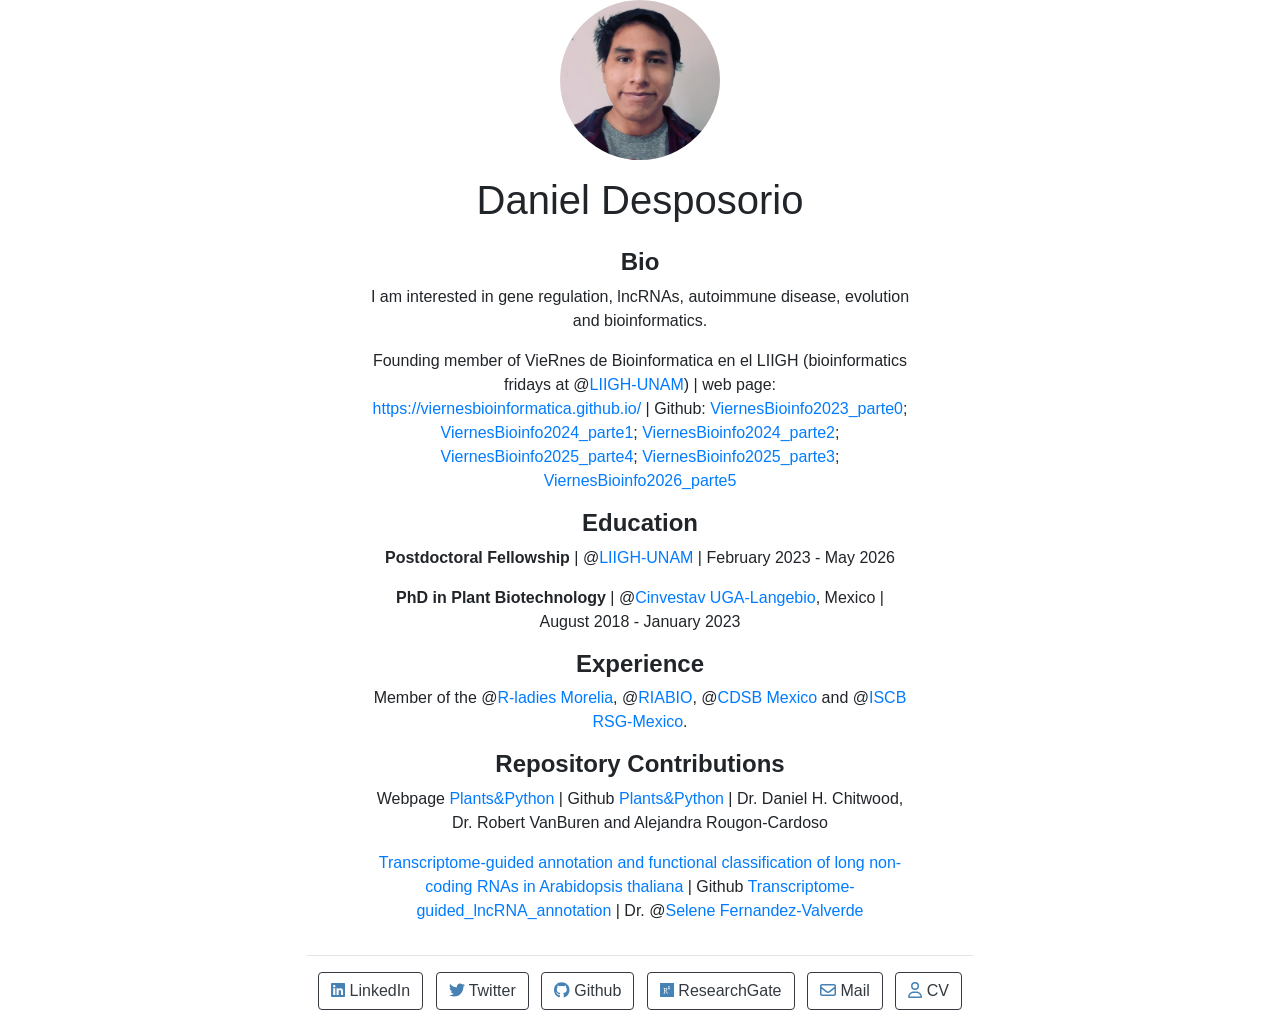
==== index.html @ 0abcfda7 "Modificaciones de datos" ====
<!doctype html>
<html lang="en">
  <head>
    <!-- Required meta tags -->
    <meta charset="utf-8">
    <meta name="viewport" content="width=device-width, initial-scale=1, shrink-to-fit=no">

    <!-- Bootstrap CSS -->
    <style type="text/css">:root{--blue:#007bff;--indigo:#6610f2;--purple:#6f42c1;--pink:#e83e8c;--red:#dc3545;--orange:#fd7e14;--yellow:#ffc107;--green:#28a745;--teal:#20c997;--cyan:#17a2b8;--white:#fff;--gray:#6c757d;--gray-dark:#343a40;--primary:#007bff;--secondary:#6c757d;--success:#28a745;--info:#17a2b8;--warning:#ffc107;--danger:#dc3545;--light:#f8f9fa;--dark:#343a40;--breakpoint-xs:0;--breakpoint-sm:576px;--breakpoint-md:768px;--breakpoint-lg:992px;--breakpoint-xl:1200px;--font-family-sans-serif:-apple-system,BlinkMacSystemFont,"Segoe UI",Roboto,"Helvetica Neue",Arial,"Noto Sans",sans-serif,"Apple Color Emoji","Segoe UI Emoji","Segoe UI Symbol","Noto Color Emoji";--font-family-monospace:SFMono-Regular,Menlo,Monaco,Consolas,"Liberation Mono","Courier New",monospace}*,::after,::before{box-sizing:border-box}html{font-family:sans-serif;line-height:1.15;-webkit-text-size-adjust:100%;-webkit-tap-highlight-color:transparent}article,aside,figcaption,figure,footer,header,hgroup,main,nav,section{display:block}body{margin:0;font-family:-apple-system,BlinkMacSystemFont,"Segoe UI",Roboto,"Helvetica Neue",Arial,"Noto Sans",sans-serif,"Apple Color Emoji","Segoe UI Emoji","Segoe UI Symbol","Noto Color Emoji";font-size:1rem;font-weight:400;line-height:1.5;color:#212529;text-align:left;background-color:#fff}[tabindex="-1"]:focus:not(:focus-visible){outline:0!important}hr{box-sizing:content-box;height:0;overflow:visible}h1,h2,h3,h4,h5,h6{margin-top:0;margin-bottom:.5rem}p{margin-top:0;margin-bottom:1rem}abbr[data-original-title],abbr[title]{text-decoration:underline;-webkit-text-decoration:underline dotted;text-decoration:underline dotted;cursor:help;border-bottom:0;-webkit-text-decoration-skip-ink:none;text-decoration-skip-ink:none}address{margin-bottom:1rem;font-style:normal;line-height:inherit}dl,ol,ul{margin-top:0;margin-bottom:1rem}ol ol,ol ul,ul ol,ul ul{margin-bottom:0}dt{font-weight:700}dd{margin-bottom:.5rem;margin-left:0}blockquote{margin:0 0 1rem}b,strong{font-weight:bolder}small{font-size:80%}sub,sup{position:relative;font-size:75%;line-height:0;vertical-align:baseline}sub{bottom:-.25em}sup{top:-.5em}a{color:#007bff;text-decoration:none;background-color:transparent}a:hover{color:#0056b3;text-decoration:underline}a:not([href]){color:inherit;text-decoration:none}a:not([href]):hover{color:inherit;text-decoration:none}code,kbd,pre,samp{font-family:SFMono-Regular,Menlo,Monaco,Consolas,"Liberation Mono","Courier New",monospace;font-size:1em}pre{margin-top:0;margin-bottom:1rem;overflow:auto;-ms-overflow-style:scrollbar}figure{margin:0 0 1rem}img{vertical-align:middle;border-style:none}svg{overflow:hidden;vertical-align:middle}table{border-collapse:collapse}caption{padding-top:.75rem;padding-bottom:.75rem;color:#6c757d;text-align:left;caption-side:bottom}th{text-align:inherit}label{display:inline-block;margin-bottom:.5rem}button{border-radius:0}button:focus{outline:1px dotted;outline:5px auto -webkit-focus-ring-color}button,input,optgroup,select,textarea{margin:0;font-family:inherit;font-size:inherit;line-height:inherit}button,input{overflow:visible}button,select{text-transform:none}[role=button]{cursor:pointer}select{word-wrap:normal}[type=button],[type=reset],[type=submit],button{-webkit-appearance:button}[type=button]:not(:disabled),[type=reset]:not(:disabled),[type=submit]:not(:disabled),button:not(:disabled){cursor:pointer}[type=button]::-moz-focus-inner,[type=reset]::-moz-focus-inner,[type=submit]::-moz-focus-inner,button::-moz-focus-inner{padding:0;border-style:none}input[type=checkbox],input[type=radio]{box-sizing:border-box;padding:0}textarea{overflow:auto;resize:vertical}fieldset{min-width:0;padding:0;margin:0;border:0}legend{display:block;width:100%;max-width:100%;padding:0;margin-bottom:.5rem;font-size:1.5rem;line-height:inherit;color:inherit;white-space:normal}progress{vertical-align:baseline}[type=number]::-webkit-inner-spin-button,[type=number]::-webkit-outer-spin-button{height:auto}[type=search]{outline-offset:-2px;-webkit-appearance:none}[type=search]::-webkit-search-decoration{-webkit-appearance:none}::-webkit-file-upload-button{font:inherit;-webkit-appearance:button}output{display:inline-block}summary{display:list-item;cursor:pointer}template{display:none}[hidden]{display:none!important}.h1,.h2,.h3,.h4,.h5,.h6,h1,h2,h3,h4,h5,h6{margin-bottom:.5rem;font-weight:500;line-height:1.2}.h1,h1{font-size:2.5rem}.h2,h2{font-size:2rem}.h3,h3{font-size:1.75rem}.h4,h4{font-size:1.5rem}.h5,h5{font-size:1.25rem}.h6,h6{font-size:1rem}.lead{font-size:1.25rem;font-weight:300}.display-1{font-size:6rem;font-weight:300;line-height:1.2}.display-2{font-size:5.5rem;font-weight:300;line-height:1.2}.display-3{font-size:4.5rem;font-weight:300;line-height:1.2}.display-4{font-size:3.5rem;font-weight:300;line-height:1.2}hr{margin-top:1rem;margin-bottom:1rem;border:0;border-top:1px solid rgba(0,0,0,.1)}.small,small{font-size:80%;font-weight:400}.mark,mark{padding:.2em;background-color:#fcf8e3}.list-unstyled{padding-left:0;list-style:none}.list-inline{padding-left:0;list-style:none}.list-inline-item{display:inline-block}.list-inline-item:not(:last-child){margin-right:.5rem}.initialism{font-size:90%;text-transform:uppercase}.blockquote{margin-bottom:1rem;font-size:1.25rem}.blockquote-footer{display:block;font-size:80%;color:#6c757d}.blockquote-footer::before{content:"\2014\00A0"}.img-fluid{max-width:100%;height:auto}.img-thumbnail{padding:.25rem;background-color:#fff;border:1px solid #dee2e6;border-radius:.25rem;max-width:100%;height:auto}.figure{display:inline-block}.figure-img{margin-bottom:.5rem;line-height:1}.figure-caption{font-size:90%;color:#6c757d}code{font-size:87.5%;color:#e83e8c;word-wrap:break-word}a>code{color:inherit}kbd{padding:.2rem .4rem;font-size:87.5%;color:#fff;background-color:#212529;border-radius:.2rem}kbd kbd{padding:0;font-size:100%;font-weight:700}pre{display:block;font-size:87.5%;color:#212529}pre code{font-size:inherit;color:inherit;word-break:normal}.pre-scrollable{max-height:340px;overflow-y:scroll}.container{width:100%;padding-right:15px;padding-left:15px;margin-right:auto;margin-left:auto}@media (min-width:576px){.container{max-width:540px}}@media (min-width:768px){.container{max-width:720px}}@media (min-width:992px){.container{max-width:960px}}@media (min-width:1200px){.container{max-width:1140px}}.container-fluid,.container-lg,.container-md,.container-sm,.container-xl{width:100%;padding-right:15px;padding-left:15px;margin-right:auto;margin-left:auto}@media (min-width:576px){.container,.container-sm{max-width:540px}}@media (min-width:768px){.container,.container-md,.container-sm{max-width:720px}}@media (min-width:992px){.container,.container-lg,.container-md,.container-sm{max-width:960px}}@media (min-width:1200px){.container,.container-lg,.container-md,.container-sm,.container-xl{max-width:1140px}}.row{display:-ms-flexbox;display:flex;-ms-flex-wrap:wrap;flex-wrap:wrap;margin-right:-15px;margin-left:-15px}.no-gutters{margin-right:0;margin-left:0}.no-gutters>.col,.no-gutters>[class*=col-]{padding-right:0;padding-left:0}.col,.col-1,.col-10,.col-11,.col-12,.col-2,.col-3,.col-4,.col-5,.col-6,.col-7,.col-8,.col-9,.col-auto,.col-lg,.col-lg-1,.col-lg-10,.col-lg-11,.col-lg-12,.col-lg-2,.col-lg-3,.col-lg-4,.col-lg-5,.col-lg-6,.col-lg-7,.col-lg-8,.col-lg-9,.col-lg-auto,.col-md,.col-md-1,.col-md-10,.col-md-11,.col-md-12,.col-md-2,.col-md-3,.col-md-4,.col-md-5,.col-md-6,.col-md-7,.col-md-8,.col-md-9,.col-md-auto,.col-sm,.col-sm-1,.col-sm-10,.col-sm-11,.col-sm-12,.col-sm-2,.col-sm-3,.col-sm-4,.col-sm-5,.col-sm-6,.col-sm-7,.col-sm-8,.col-sm-9,.col-sm-auto,.col-xl,.col-xl-1,.col-xl-10,.col-xl-11,.col-xl-12,.col-xl-2,.col-xl-3,.col-xl-4,.col-xl-5,.col-xl-6,.col-xl-7,.col-xl-8,.col-xl-9,.col-xl-auto{position:relative;width:100%;padding-right:15px;padding-left:15px}.col{-ms-flex-preferred-size:0;flex-basis:0;-ms-flex-positive:1;flex-grow:1;min-width:0;max-width:100%}.row-cols-1>*{-ms-flex:0 0 100%;flex:0 0 100%;max-width:100%}.row-cols-2>*{-ms-flex:0 0 50%;flex:0 0 50%;max-width:50%}.row-cols-3>*{-ms-flex:0 0 33.333333%;flex:0 0 33.333333%;max-width:33.333333%}.row-cols-4>*{-ms-flex:0 0 25%;flex:0 0 25%;max-width:25%}.row-cols-5>*{-ms-flex:0 0 20%;flex:0 0 20%;max-width:20%}.row-cols-6>*{-ms-flex:0 0 16.666667%;flex:0 0 16.666667%;max-width:16.666667%}.col-auto{-ms-flex:0 0 auto;flex:0 0 auto;width:auto;max-width:100%}.col-1{-ms-flex:0 0 8.333333%;flex:0 0 8.333333%;max-width:8.333333%}.col-2{-ms-flex:0 0 16.666667%;flex:0 0 16.666667%;max-width:16.666667%}.col-3{-ms-flex:0 0 25%;flex:0 0 25%;max-width:25%}.col-4{-ms-flex:0 0 33.333333%;flex:0 0 33.333333%;max-width:33.333333%}.col-5{-ms-flex:0 0 41.666667%;flex:0 0 41.666667%;max-width:41.666667%}.col-6{-ms-flex:0 0 50%;flex:0 0 50%;max-width:50%}.col-7{-ms-flex:0 0 58.333333%;flex:0 0 58.333333%;max-width:58.333333%}.col-8{-ms-flex:0 0 66.666667%;flex:0 0 66.666667%;max-width:66.666667%}.col-9{-ms-flex:0 0 75%;flex:0 0 75%;max-width:75%}.col-10{-ms-flex:0 0 83.333333%;flex:0 0 83.333333%;max-width:83.333333%}.col-11{-ms-flex:0 0 91.666667%;flex:0 0 91.666667%;max-width:91.666667%}.col-12{-ms-flex:0 0 100%;flex:0 0 100%;max-width:100%}.order-first{-ms-flex-order:-1;order:-1}.order-last{-ms-flex-order:13;order:13}.order-0{-ms-flex-order:0;order:0}.order-1{-ms-flex-order:1;order:1}.order-2{-ms-flex-order:2;order:2}.order-3{-ms-flex-order:3;order:3}.order-4{-ms-flex-order:4;order:4}.order-5{-ms-flex-order:5;order:5}.order-6{-ms-flex-order:6;order:6}.order-7{-ms-flex-order:7;order:7}.order-8{-ms-flex-order:8;order:8}.order-9{-ms-flex-order:9;order:9}.order-10{-ms-flex-order:10;order:10}.order-11{-ms-flex-order:11;order:11}.order-12{-ms-flex-order:12;order:12}.offset-1{margin-left:8.333333%}.offset-2{margin-left:16.666667%}.offset-3{margin-left:25%}.offset-4{margin-left:33.333333%}.offset-5{margin-left:41.666667%}.offset-6{margin-left:50%}.offset-7{margin-left:58.333333%}.offset-8{margin-left:66.666667%}.offset-9{margin-left:75%}.offset-10{margin-left:83.333333%}.offset-11{margin-left:91.666667%}@media (min-width:576px){.col-sm{-ms-flex-preferred-size:0;flex-basis:0;-ms-flex-positive:1;flex-grow:1;min-width:0;max-width:100%}.row-cols-sm-1>*{-ms-flex:0 0 100%;flex:0 0 100%;max-width:100%}.row-cols-sm-2>*{-ms-flex:0 0 50%;flex:0 0 50%;max-width:50%}.row-cols-sm-3>*{-ms-flex:0 0 33.333333%;flex:0 0 33.333333%;max-width:33.333333%}.row-cols-sm-4>*{-ms-flex:0 0 25%;flex:0 0 25%;max-width:25%}.row-cols-sm-5>*{-ms-flex:0 0 20%;flex:0 0 20%;max-width:20%}.row-cols-sm-6>*{-ms-flex:0 0 16.666667%;flex:0 0 16.666667%;max-width:16.666667%}.col-sm-auto{-ms-flex:0 0 auto;flex:0 0 auto;width:auto;max-width:100%}.col-sm-1{-ms-flex:0 0 8.333333%;flex:0 0 8.333333%;max-width:8.333333%}.col-sm-2{-ms-flex:0 0 16.666667%;flex:0 0 16.666667%;max-width:16.666667%}.col-sm-3{-ms-flex:0 0 25%;flex:0 0 25%;max-width:25%}.col-sm-4{-ms-flex:0 0 33.333333%;flex:0 0 33.333333%;max-width:33.333333%}.col-sm-5{-ms-flex:0 0 41.666667%;flex:0 0 41.666667%;max-width:41.666667%}.col-sm-6{-ms-flex:0 0 50%;flex:0 0 50%;max-width:50%}.col-sm-7{-ms-flex:0 0 58.333333%;flex:0 0 58.333333%;max-width:58.333333%}.col-sm-8{-ms-flex:0 0 66.666667%;flex:0 0 66.666667%;max-width:66.666667%}.col-sm-9{-ms-flex:0 0 75%;flex:0 0 75%;max-width:75%}.col-sm-10{-ms-flex:0 0 83.333333%;flex:0 0 83.333333%;max-width:83.333333%}.col-sm-11{-ms-flex:0 0 91.666667%;flex:0 0 91.666667%;max-width:91.666667%}.col-sm-12{-ms-flex:0 0 100%;flex:0 0 100%;max-width:100%}.order-sm-first{-ms-flex-order:-1;order:-1}.order-sm-last{-ms-flex-order:13;order:13}.order-sm-0{-ms-flex-order:0;order:0}.order-sm-1{-ms-flex-order:1;order:1}.order-sm-2{-ms-flex-order:2;order:2}.order-sm-3{-ms-flex-order:3;order:3}.order-sm-4{-ms-flex-order:4;order:4}.order-sm-5{-ms-flex-order:5;order:5}.order-sm-6{-ms-flex-order:6;order:6}.order-sm-7{-ms-flex-order:7;order:7}.order-sm-8{-ms-flex-order:8;order:8}.order-sm-9{-ms-flex-order:9;order:9}.order-sm-10{-ms-flex-order:10;order:10}.order-sm-11{-ms-flex-order:11;order:11}.order-sm-12{-ms-flex-order:12;order:12}.offset-sm-0{margin-left:0}.offset-sm-1{margin-left:8.333333%}.offset-sm-2{margin-left:16.666667%}.offset-sm-3{margin-left:25%}.offset-sm-4{margin-left:33.333333%}.offset-sm-5{margin-left:41.666667%}.offset-sm-6{margin-left:50%}.offset-sm-7{margin-left:58.333333%}.offset-sm-8{margin-left:66.666667%}.offset-sm-9{margin-left:75%}.offset-sm-10{margin-left:83.333333%}.offset-sm-11{margin-left:91.666667%}}@media (min-width:768px){.col-md{-ms-flex-preferred-size:0;flex-basis:0;-ms-flex-positive:1;flex-grow:1;min-width:0;max-width:100%}.row-cols-md-1>*{-ms-flex:0 0 100%;flex:0 0 100%;max-width:100%}.row-cols-md-2>*{-ms-flex:0 0 50%;flex:0 0 50%;max-width:50%}.row-cols-md-3>*{-ms-flex:0 0 33.333333%;flex:0 0 33.333333%;max-width:33.333333%}.row-cols-md-4>*{-ms-flex:0 0 25%;flex:0 0 25%;max-width:25%}.row-cols-md-5>*{-ms-flex:0 0 20%;flex:0 0 20%;max-width:20%}.row-cols-md-6>*{-ms-flex:0 0 16.666667%;flex:0 0 16.666667%;max-width:16.666667%}.col-md-auto{-ms-flex:0 0 auto;flex:0 0 auto;width:auto;max-width:100%}.col-md-1{-ms-flex:0 0 8.333333%;flex:0 0 8.333333%;max-width:8.333333%}.col-md-2{-ms-flex:0 0 16.666667%;flex:0 0 16.666667%;max-width:16.666667%}.col-md-3{-ms-flex:0 0 25%;flex:0 0 25%;max-width:25%}.col-md-4{-ms-flex:0 0 33.333333%;flex:0 0 33.333333%;max-width:33.333333%}.col-md-5{-ms-flex:0 0 41.666667%;flex:0 0 41.666667%;max-width:41.666667%}.col-md-6{-ms-flex:0 0 50%;flex:0 0 50%;max-width:50%}.col-md-7{-ms-flex:0 0 58.333333%;flex:0 0 58.333333%;max-width:58.333333%}.col-md-8{-ms-flex:0 0 66.666667%;flex:0 0 66.666667%;max-width:66.666667%}.col-md-9{-ms-flex:0 0 75%;flex:0 0 75%;max-width:75%}.col-md-10{-ms-flex:0 0 83.333333%;flex:0 0 83.333333%;max-width:83.333333%}.col-md-11{-ms-flex:0 0 91.666667%;flex:0 0 91.666667%;max-width:91.666667%}.col-md-12{-ms-flex:0 0 100%;flex:0 0 100%;max-width:100%}.order-md-first{-ms-flex-order:-1;order:-1}.order-md-last{-ms-flex-order:13;order:13}.order-md-0{-ms-flex-order:0;order:0}.order-md-1{-ms-flex-order:1;order:1}.order-md-2{-ms-flex-order:2;order:2}.order-md-3{-ms-flex-order:3;order:3}.order-md-4{-ms-flex-order:4;order:4}.order-md-5{-ms-flex-order:5;order:5}.order-md-6{-ms-flex-order:6;order:6}.order-md-7{-ms-flex-order:7;order:7}.order-md-8{-ms-flex-order:8;order:8}.order-md-9{-ms-flex-order:9;order:9}.order-md-10{-ms-flex-order:10;order:10}.order-md-11{-ms-flex-order:11;order:11}.order-md-12{-ms-flex-order:12;order:12}.offset-md-0{margin-left:0}.offset-md-1{margin-left:8.333333%}.offset-md-2{margin-left:16.666667%}.offset-md-3{margin-left:25%}.offset-md-4{margin-left:33.333333%}.offset-md-5{margin-left:41.666667%}.offset-md-6{margin-left:50%}.offset-md-7{margin-left:58.333333%}.offset-md-8{margin-left:66.666667%}.offset-md-9{margin-left:75%}.offset-md-10{margin-left:83.333333%}.offset-md-11{margin-left:91.666667%}}@media (min-width:992px){.col-lg{-ms-flex-preferred-size:0;flex-basis:0;-ms-flex-positive:1;flex-grow:1;min-width:0;max-width:100%}.row-cols-lg-1>*{-ms-flex:0 0 100%;flex:0 0 100%;max-width:100%}.row-cols-lg-2>*{-ms-flex:0 0 50%;flex:0 0 50%;max-width:50%}.row-cols-lg-3>*{-ms-flex:0 0 33.333333%;flex:0 0 33.333333%;max-width:33.333333%}.row-cols-lg-4>*{-ms-flex:0 0 25%;flex:0 0 25%;max-width:25%}.row-cols-lg-5>*{-ms-flex:0 0 20%;flex:0 0 20%;max-width:20%}.row-cols-lg-6>*{-ms-flex:0 0 16.666667%;flex:0 0 16.666667%;max-width:16.666667%}.col-lg-auto{-ms-flex:0 0 auto;flex:0 0 auto;width:auto;max-width:100%}.col-lg-1{-ms-flex:0 0 8.333333%;flex:0 0 8.333333%;max-width:8.333333%}.col-lg-2{-ms-flex:0 0 16.666667%;flex:0 0 16.666667%;max-width:16.666667%}.col-lg-3{-ms-flex:0 0 25%;flex:0 0 25%;max-width:25%}.col-lg-4{-ms-flex:0 0 33.333333%;flex:0 0 33.333333%;max-width:33.333333%}.col-lg-5{-ms-flex:0 0 41.666667%;flex:0 0 41.666667%;max-width:41.666667%}.col-lg-6{-ms-flex:0 0 50%;flex:0 0 50%;max-width:50%}.col-lg-7{-ms-flex:0 0 58.333333%;flex:0 0 58.333333%;max-width:58.333333%}.col-lg-8{-ms-flex:0 0 66.666667%;flex:0 0 66.666667%;max-width:66.666667%}.col-lg-9{-ms-flex:0 0 75%;flex:0 0 75%;max-width:75%}.col-lg-10{-ms-flex:0 0 83.333333%;flex:0 0 83.333333%;max-width:83.333333%}.col-lg-11{-ms-flex:0 0 91.666667%;flex:0 0 91.666667%;max-width:91.666667%}.col-lg-12{-ms-flex:0 0 100%;flex:0 0 100%;max-width:100%}.order-lg-first{-ms-flex-order:-1;order:-1}.order-lg-last{-ms-flex-order:13;order:13}.order-lg-0{-ms-flex-order:0;order:0}.order-lg-1{-ms-flex-order:1;order:1}.order-lg-2{-ms-flex-order:2;order:2}.order-lg-3{-ms-flex-order:3;order:3}.order-lg-4{-ms-flex-order:4;order:4}.order-lg-5{-ms-flex-order:5;order:5}.order-lg-6{-ms-flex-order:6;order:6}.order-lg-7{-ms-flex-order:7;order:7}.order-lg-8{-ms-flex-order:8;order:8}.order-lg-9{-ms-flex-order:9;order:9}.order-lg-10{-ms-flex-order:10;order:10}.order-lg-11{-ms-flex-order:11;order:11}.order-lg-12{-ms-flex-order:12;order:12}.offset-lg-0{margin-left:0}.offset-lg-1{margin-left:8.333333%}.offset-lg-2{margin-left:16.666667%}.offset-lg-3{margin-left:25%}.offset-lg-4{margin-left:33.333333%}.offset-lg-5{margin-left:41.666667%}.offset-lg-6{margin-left:50%}.offset-lg-7{margin-left:58.333333%}.offset-lg-8{margin-left:66.666667%}.offset-lg-9{margin-left:75%}.offset-lg-10{margin-left:83.333333%}.offset-lg-11{margin-left:91.666667%}}@media (min-width:1200px){.col-xl{-ms-flex-preferred-size:0;flex-basis:0;-ms-flex-positive:1;flex-grow:1;min-width:0;max-width:100%}.row-cols-xl-1>*{-ms-flex:0 0 100%;flex:0 0 100%;max-width:100%}.row-cols-xl-2>*{-ms-flex:0 0 50%;flex:0 0 50%;max-width:50%}.row-cols-xl-3>*{-ms-flex:0 0 33.333333%;flex:0 0 33.333333%;max-width:33.333333%}.row-cols-xl-4>*{-ms-flex:0 0 25%;flex:0 0 25%;max-width:25%}.row-cols-xl-5>*{-ms-flex:0 0 20%;flex:0 0 20%;max-width:20%}.row-cols-xl-6>*{-ms-flex:0 0 16.666667%;flex:0 0 16.666667%;max-width:16.666667%}.col-xl-auto{-ms-flex:0 0 auto;flex:0 0 auto;width:auto;max-width:100%}.col-xl-1{-ms-flex:0 0 8.333333%;flex:0 0 8.333333%;max-width:8.333333%}.col-xl-2{-ms-flex:0 0 16.666667%;flex:0 0 16.666667%;max-width:16.666667%}.col-xl-3{-ms-flex:0 0 25%;flex:0 0 25%;max-width:25%}.col-xl-4{-ms-flex:0 0 33.333333%;flex:0 0 33.333333%;max-width:33.333333%}.col-xl-5{-ms-flex:0 0 41.666667%;flex:0 0 41.666667%;max-width:41.666667%}.col-xl-6{-ms-flex:0 0 50%;flex:0 0 50%;max-width:50%}.col-xl-7{-ms-flex:0 0 58.333333%;flex:0 0 58.333333%;max-width:58.333333%}.col-xl-8{-ms-flex:0 0 66.666667%;flex:0 0 66.666667%;max-width:66.666667%}.col-xl-9{-ms-flex:0 0 75%;flex:0 0 75%;max-width:75%}.col-xl-10{-ms-flex:0 0 83.333333%;flex:0 0 83.333333%;max-width:83.333333%}.col-xl-11{-ms-flex:0 0 91.666667%;flex:0 0 91.666667%;max-width:91.666667%}.col-xl-12{-ms-flex:0 0 100%;flex:0 0 100%;max-width:100%}.order-xl-first{-ms-flex-order:-1;order:-1}.order-xl-last{-ms-flex-order:13;order:13}.order-xl-0{-ms-flex-order:0;order:0}.order-xl-1{-ms-flex-order:1;order:1}.order-xl-2{-ms-flex-order:2;order:2}.order-xl-3{-ms-flex-order:3;order:3}.order-xl-4{-ms-flex-order:4;order:4}.order-xl-5{-ms-flex-order:5;order:5}.order-xl-6{-ms-flex-order:6;order:6}.order-xl-7{-ms-flex-order:7;order:7}.order-xl-8{-ms-flex-order:8;order:8}.order-xl-9{-ms-flex-order:9;order:9}.order-xl-10{-ms-flex-order:10;order:10}.order-xl-11{-ms-flex-order:11;order:11}.order-xl-12{-ms-flex-order:12;order:12}.offset-xl-0{margin-left:0}.offset-xl-1{margin-left:8.333333%}.offset-xl-2{margin-left:16.666667%}.offset-xl-3{margin-left:25%}.offset-xl-4{margin-left:33.333333%}.offset-xl-5{margin-left:41.666667%}.offset-xl-6{margin-left:50%}.offset-xl-7{margin-left:58.333333%}.offset-xl-8{margin-left:66.666667%}.offset-xl-9{margin-left:75%}.offset-xl-10{margin-left:83.333333%}.offset-xl-11{margin-left:91.666667%}}.table{width:100%;margin-bottom:1rem;color:#212529}.table td,.table th{padding:.75rem;vertical-align:top;border-top:1px solid #dee2e6}.table thead th{vertical-align:bottom;border-bottom:2px solid #dee2e6}.table tbody+tbody{border-top:2px solid #dee2e6}.table-sm td,.table-sm th{padding:.3rem}.table-bordered{border:1px solid #dee2e6}.table-bordered td,.table-bordered th{border:1px solid #dee2e6}.table-bordered thead td,.table-bordered thead th{border-bottom-width:2px}.table-borderless tbody+tbody,.table-borderless td,.table-borderless th,.table-borderless thead th{border:0}.table-striped tbody tr:nth-of-type(odd){background-color:rgba(0,0,0,.05)}.table-hover tbody tr:hover{color:#212529;background-color:rgba(0,0,0,.075)}.table-primary,.table-primary>td,.table-primary>th{background-color:#b8daff}.table-primary tbody+tbody,.table-primary td,.table-primary th,.table-primary thead th{border-color:#7abaff}.table-hover .table-primary:hover{background-color:#9fcdff}.table-hover .table-primary:hover>td,.table-hover .table-primary:hover>th{background-color:#9fcdff}.table-secondary,.table-secondary>td,.table-secondary>th{background-color:#d6d8db}.table-secondary tbody+tbody,.table-secondary td,.table-secondary th,.table-secondary thead th{border-color:#b3b7bb}.table-hover .table-secondary:hover{background-color:#c8cbcf}.table-hover .table-secondary:hover>td,.table-hover .table-secondary:hover>th{background-color:#c8cbcf}.table-success,.table-success>td,.table-success>th{background-color:#c3e6cb}.table-success tbody+tbody,.table-success td,.table-success th,.table-success thead th{border-color:#8fd19e}.table-hover .table-success:hover{background-color:#b1dfbb}.table-hover .table-success:hover>td,.table-hover .table-success:hover>th{background-color:#b1dfbb}.table-info,.table-info>td,.table-info>th{background-color:#bee5eb}.table-info tbody+tbody,.table-info td,.table-info th,.table-info thead th{border-color:#86cfda}.table-hover .table-info:hover{background-color:#abdde5}.table-hover .table-info:hover>td,.table-hover .table-info:hover>th{background-color:#abdde5}.table-warning,.table-warning>td,.table-warning>th{background-color:#ffeeba}.table-warning tbody+tbody,.table-warning td,.table-warning th,.table-warning thead th{border-color:#ffdf7e}.table-hover .table-warning:hover{background-color:#ffe8a1}.table-hover .table-warning:hover>td,.table-hover .table-warning:hover>th{background-color:#ffe8a1}.table-danger,.table-danger>td,.table-danger>th{background-color:#f5c6cb}.table-danger tbody+tbody,.table-danger td,.table-danger th,.table-danger thead th{border-color:#ed969e}.table-hover .table-danger:hover{background-color:#f1b0b7}.table-hover .table-danger:hover>td,.table-hover .table-danger:hover>th{background-color:#f1b0b7}.table-light,.table-light>td,.table-light>th{background-color:#fdfdfe}.table-light tbody+tbody,.table-light td,.table-light th,.table-light thead th{border-color:#fbfcfc}.table-hover .table-light:hover{background-color:#ececf6}.table-hover .table-light:hover>td,.table-hover .table-light:hover>th{background-color:#ececf6}.table-dark,.table-dark>td,.table-dark>th{background-color:#c6c8ca}.table-dark tbody+tbody,.table-dark td,.table-dark th,.table-dark thead th{border-color:#95999c}.table-hover .table-dark:hover{background-color:#b9bbbe}.table-hover .table-dark:hover>td,.table-hover .table-dark:hover>th{background-color:#b9bbbe}.table-active,.table-active>td,.table-active>th{background-color:rgba(0,0,0,.075)}.table-hover .table-active:hover{background-color:rgba(0,0,0,.075)}.table-hover .table-active:hover>td,.table-hover .table-active:hover>th{background-color:rgba(0,0,0,.075)}.table .thead-dark th{color:#fff;background-color:#343a40;border-color:#454d55}.table .thead-light th{color:#495057;background-color:#e9ecef;border-color:#dee2e6}.table-dark{color:#fff;background-color:#343a40}.table-dark td,.table-dark th,.table-dark thead th{border-color:#454d55}.table-dark.table-bordered{border:0}.table-dark.table-striped tbody tr:nth-of-type(odd){background-color:rgba(255,255,255,.05)}.table-dark.table-hover tbody tr:hover{color:#fff;background-color:rgba(255,255,255,.075)}@media (max-width:575.98px){.table-responsive-sm{display:block;width:100%;overflow-x:auto;-webkit-overflow-scrolling:touch}.table-responsive-sm>.table-bordered{border:0}}@media (max-width:767.98px){.table-responsive-md{display:block;width:100%;overflow-x:auto;-webkit-overflow-scrolling:touch}.table-responsive-md>.table-bordered{border:0}}@media (max-width:991.98px){.table-responsive-lg{display:block;width:100%;overflow-x:auto;-webkit-overflow-scrolling:touch}.table-responsive-lg>.table-bordered{border:0}}@media (max-width:1199.98px){.table-responsive-xl{display:block;width:100%;overflow-x:auto;-webkit-overflow-scrolling:touch}.table-responsive-xl>.table-bordered{border:0}}.table-responsive{display:block;width:100%;overflow-x:auto;-webkit-overflow-scrolling:touch}.table-responsive>.table-bordered{border:0}.form-control{display:block;width:100%;height:calc(1.5em + .75rem + 2px);padding:.375rem .75rem;font-size:1rem;font-weight:400;line-height:1.5;color:#495057;background-color:#fff;background-clip:padding-box;border:1px solid #ced4da;border-radius:.25rem;transition:border-color .15s ease-in-out,box-shadow .15s ease-in-out}@media (prefers-reduced-motion:reduce){.form-control{transition:none}}.form-control::-ms-expand{background-color:transparent;border:0}.form-control:-moz-focusring{color:transparent;text-shadow:0 0 0 #495057}.form-control:focus{color:#495057;background-color:#fff;border-color:#80bdff;outline:0;box-shadow:0 0 0 .2rem rgba(0,123,255,.25)}.form-control::-webkit-input-placeholder{color:#6c757d;opacity:1}.form-control::-moz-placeholder{color:#6c757d;opacity:1}.form-control:-ms-input-placeholder{color:#6c757d;opacity:1}.form-control::-ms-input-placeholder{color:#6c757d;opacity:1}.form-control::placeholder{color:#6c757d;opacity:1}.form-control:disabled,.form-control[readonly]{background-color:#e9ecef;opacity:1}input[type=date].form-control,input[type=datetime-local].form-control,input[type=month].form-control,input[type=time].form-control{-webkit-appearance:none;-moz-appearance:none;appearance:none}select.form-control:focus::-ms-value{color:#495057;background-color:#fff}.form-control-file,.form-control-range{display:block;width:100%}.col-form-label{padding-top:calc(.375rem + 1px);padding-bottom:calc(.375rem + 1px);margin-bottom:0;font-size:inherit;line-height:1.5}.col-form-label-lg{padding-top:calc(.5rem + 1px);padding-bottom:calc(.5rem + 1px);font-size:1.25rem;line-height:1.5}.col-form-label-sm{padding-top:calc(.25rem + 1px);padding-bottom:calc(.25rem + 1px);font-size:.875rem;line-height:1.5}.form-control-plaintext{display:block;width:100%;padding:.375rem 0;margin-bottom:0;font-size:1rem;line-height:1.5;color:#212529;background-color:transparent;border:solid transparent;border-width:1px 0}.form-control-plaintext.form-control-lg,.form-control-plaintext.form-control-sm{padding-right:0;padding-left:0}.form-control-sm{height:calc(1.5em + .5rem + 2px);padding:.25rem .5rem;font-size:.875rem;line-height:1.5;border-radius:.2rem}.form-control-lg{height:calc(1.5em + 1rem + 2px);padding:.5rem 1rem;font-size:1.25rem;line-height:1.5;border-radius:.3rem}select.form-control[multiple],select.form-control[size]{height:auto}textarea.form-control{height:auto}.form-group{margin-bottom:1rem}.form-text{display:block;margin-top:.25rem}.form-row{display:-ms-flexbox;display:flex;-ms-flex-wrap:wrap;flex-wrap:wrap;margin-right:-5px;margin-left:-5px}.form-row>.col,.form-row>[class*=col-]{padding-right:5px;padding-left:5px}.form-check{position:relative;display:block;padding-left:1.25rem}.form-check-input{position:absolute;margin-top:.3rem;margin-left:-1.25rem}.form-check-input:disabled~.form-check-label,.form-check-input[disabled]~.form-check-label{color:#6c757d}.form-check-label{margin-bottom:0}.form-check-inline{display:-ms-inline-flexbox;display:inline-flex;-ms-flex-align:center;align-items:center;padding-left:0;margin-right:.75rem}.form-check-inline .form-check-input{position:static;margin-top:0;margin-right:.3125rem;margin-left:0}.valid-feedback{display:none;width:100%;margin-top:.25rem;font-size:80%;color:#28a745}.valid-tooltip{position:absolute;top:100%;z-index:5;display:none;max-width:100%;padding:.25rem .5rem;margin-top:.1rem;font-size:.875rem;line-height:1.5;color:#fff;background-color:rgba(40,167,69,.9);border-radius:.25rem}.is-valid~.valid-feedback,.is-valid~.valid-tooltip,.was-validated :valid~.valid-feedback,.was-validated :valid~.valid-tooltip{display:block}.form-control.is-valid,.was-validated .form-control:valid{border-color:#28a745;padding-right:calc(1.5em + .75rem);background-image:url("data:image/svg+xml,%3csvg xmlns='http://www.w3.org/2000/svg' width='8' height='8' viewBox='0 0 8 8'%3e%3cpath fill='%2328a745' d='M2.3 6.73L.6 4.53c-.4-1.04.46-1.4 1.1-.8l1.1 1.4 3.4-3.8c.6-.63 1.6-.27 1.2.7l-4 4.6c-.43.5-.8.4-1.1.1z'/%3e%3c/svg%3e");background-repeat:no-repeat;background-position:right calc(.375em + .1875rem) center;background-size:calc(.75em + .375rem) calc(.75em + .375rem)}.form-control.is-valid:focus,.was-validated .form-control:valid:focus{border-color:#28a745;box-shadow:0 0 0 .2rem rgba(40,167,69,.25)}.was-validated textarea.form-control:valid,textarea.form-control.is-valid{padding-right:calc(1.5em + .75rem);background-position:top calc(.375em + .1875rem) right calc(.375em + .1875rem)}.custom-select.is-valid,.was-validated .custom-select:valid{border-color:#28a745;padding-right:calc(.75em + 2.3125rem);background:url("data:image/svg+xml,%3csvg xmlns='http://www.w3.org/2000/svg' width='4' height='5' viewBox='0 0 4 5'%3e%3cpath fill='%23343a40' d='M2 0L0 2h4zm0 5L0 3h4z'/%3e%3c/svg%3e") no-repeat right .75rem center/8px 10px,url("data:image/svg+xml,%3csvg xmlns='http://www.w3.org/2000/svg' width='8' height='8' viewBox='0 0 8 8'%3e%3cpath fill='%2328a745' d='M2.3 6.73L.6 4.53c-.4-1.04.46-1.4 1.1-.8l1.1 1.4 3.4-3.8c.6-.63 1.6-.27 1.2.7l-4 4.6c-.43.5-.8.4-1.1.1z'/%3e%3c/svg%3e") #fff no-repeat center right 1.75rem/calc(.75em + .375rem) calc(.75em + .375rem)}.custom-select.is-valid:focus,.was-validated .custom-select:valid:focus{border-color:#28a745;box-shadow:0 0 0 .2rem rgba(40,167,69,.25)}.form-check-input.is-valid~.form-check-label,.was-validated .form-check-input:valid~.form-check-label{color:#28a745}.form-check-input.is-valid~.valid-feedback,.form-check-input.is-valid~.valid-tooltip,.was-validated .form-check-input:valid~.valid-feedback,.was-validated .form-check-input:valid~.valid-tooltip{display:block}.custom-control-input.is-valid~.custom-control-label,.was-validated .custom-control-input:valid~.custom-control-label{color:#28a745}.custom-control-input.is-valid~.custom-control-label::before,.was-validated .custom-control-input:valid~.custom-control-label::before{border-color:#28a745}.custom-control-input.is-valid:checked~.custom-control-label::before,.was-validated .custom-control-input:valid:checked~.custom-control-label::before{border-color:#34ce57;background-color:#34ce57}.custom-control-input.is-valid:focus~.custom-control-label::before,.was-validated .custom-control-input:valid:focus~.custom-control-label::before{box-shadow:0 0 0 .2rem rgba(40,167,69,.25)}.custom-control-input.is-valid:focus:not(:checked)~.custom-control-label::before,.was-validated .custom-control-input:valid:focus:not(:checked)~.custom-control-label::before{border-color:#28a745}.custom-file-input.is-valid~.custom-file-label,.was-validated .custom-file-input:valid~.custom-file-label{border-color:#28a745}.custom-file-input.is-valid:focus~.custom-file-label,.was-validated .custom-file-input:valid:focus~.custom-file-label{border-color:#28a745;box-shadow:0 0 0 .2rem rgba(40,167,69,.25)}.invalid-feedback{display:none;width:100%;margin-top:.25rem;font-size:80%;color:#dc3545}.invalid-tooltip{position:absolute;top:100%;z-index:5;display:none;max-width:100%;padding:.25rem .5rem;margin-top:.1rem;font-size:.875rem;line-height:1.5;color:#fff;background-color:rgba(220,53,69,.9);border-radius:.25rem}.is-invalid~.invalid-feedback,.is-invalid~.invalid-tooltip,.was-validated :invalid~.invalid-feedback,.was-validated :invalid~.invalid-tooltip{display:block}.form-control.is-invalid,.was-validated .form-control:invalid{border-color:#dc3545;padding-right:calc(1.5em + .75rem);background-image:url("data:image/svg+xml,%3csvg xmlns='http://www.w3.org/2000/svg' width='12' height='12' fill='none' stroke='%23dc3545' viewBox='0 0 12 12'%3e%3ccircle cx='6' cy='6' r='4.5'/%3e%3cpath stroke-linejoin='round' d='M5.8 3.6h.4L6 6.5z'/%3e%3ccircle cx='6' cy='8.2' r='.6' fill='%23dc3545' stroke='none'/%3e%3c/svg%3e");background-repeat:no-repeat;background-position:right calc(.375em + .1875rem) center;background-size:calc(.75em + .375rem) calc(.75em + .375rem)}.form-control.is-invalid:focus,.was-validated .form-control:invalid:focus{border-color:#dc3545;box-shadow:0 0 0 .2rem rgba(220,53,69,.25)}.was-validated textarea.form-control:invalid,textarea.form-control.is-invalid{padding-right:calc(1.5em + .75rem);background-position:top calc(.375em + .1875rem) right calc(.375em + .1875rem)}.custom-select.is-invalid,.was-validated .custom-select:invalid{border-color:#dc3545;padding-right:calc(.75em + 2.3125rem);background:url("data:image/svg+xml,%3csvg xmlns='http://www.w3.org/2000/svg' width='4' height='5' viewBox='0 0 4 5'%3e%3cpath fill='%23343a40' d='M2 0L0 2h4zm0 5L0 3h4z'/%3e%3c/svg%3e") no-repeat right .75rem center/8px 10px,url("data:image/svg+xml,%3csvg xmlns='http://www.w3.org/2000/svg' width='12' height='12' fill='none' stroke='%23dc3545' viewBox='0 0 12 12'%3e%3ccircle cx='6' cy='6' r='4.5'/%3e%3cpath stroke-linejoin='round' d='M5.8 3.6h.4L6 6.5z'/%3e%3ccircle cx='6' cy='8.2' r='.6' fill='%23dc3545' stroke='none'/%3e%3c/svg%3e") #fff no-repeat center right 1.75rem/calc(.75em + .375rem) calc(.75em + .375rem)}.custom-select.is-invalid:focus,.was-validated .custom-select:invalid:focus{border-color:#dc3545;box-shadow:0 0 0 .2rem rgba(220,53,69,.25)}.form-check-input.is-invalid~.form-check-label,.was-validated .form-check-input:invalid~.form-check-label{color:#dc3545}.form-check-input.is-invalid~.invalid-feedback,.form-check-input.is-invalid~.invalid-tooltip,.was-validated .form-check-input:invalid~.invalid-feedback,.was-validated .form-check-input:invalid~.invalid-tooltip{display:block}.custom-control-input.is-invalid~.custom-control-label,.was-validated .custom-control-input:invalid~.custom-control-label{color:#dc3545}.custom-control-input.is-invalid~.custom-control-label::before,.was-validated .custom-control-input:invalid~.custom-control-label::before{border-color:#dc3545}.custom-control-input.is-invalid:checked~.custom-control-label::before,.was-validated .custom-control-input:invalid:checked~.custom-control-label::before{border-color:#e4606d;background-color:#e4606d}.custom-control-input.is-invalid:focus~.custom-control-label::before,.was-validated .custom-control-input:invalid:focus~.custom-control-label::before{box-shadow:0 0 0 .2rem rgba(220,53,69,.25)}.custom-control-input.is-invalid:focus:not(:checked)~.custom-control-label::before,.was-validated .custom-control-input:invalid:focus:not(:checked)~.custom-control-label::before{border-color:#dc3545}.custom-file-input.is-invalid~.custom-file-label,.was-validated .custom-file-input:invalid~.custom-file-label{border-color:#dc3545}.custom-file-input.is-invalid:focus~.custom-file-label,.was-validated .custom-file-input:invalid:focus~.custom-file-label{border-color:#dc3545;box-shadow:0 0 0 .2rem rgba(220,53,69,.25)}.form-inline{display:-ms-flexbox;display:flex;-ms-flex-flow:row wrap;flex-flow:row wrap;-ms-flex-align:center;align-items:center}.form-inline .form-check{width:100%}@media (min-width:576px){.form-inline label{display:-ms-flexbox;display:flex;-ms-flex-align:center;align-items:center;-ms-flex-pack:center;justify-content:center;margin-bottom:0}.form-inline .form-group{display:-ms-flexbox;display:flex;-ms-flex:0 0 auto;flex:0 0 auto;-ms-flex-flow:row wrap;flex-flow:row wrap;-ms-flex-align:center;align-items:center;margin-bottom:0}.form-inline .form-control{display:inline-block;width:auto;vertical-align:middle}.form-inline .form-control-plaintext{display:inline-block}.form-inline .custom-select,.form-inline .input-group{width:auto}.form-inline .form-check{display:-ms-flexbox;display:flex;-ms-flex-align:center;align-items:center;-ms-flex-pack:center;justify-content:center;width:auto;padding-left:0}.form-inline .form-check-input{position:relative;-ms-flex-negative:0;flex-shrink:0;margin-top:0;margin-right:.25rem;margin-left:0}.form-inline .custom-control{-ms-flex-align:center;align-items:center;-ms-flex-pack:center;justify-content:center}.form-inline .custom-control-label{margin-bottom:0}}.btn{display:inline-block;font-weight:400;color:#212529;text-align:center;vertical-align:middle;-webkit-user-select:none;-moz-user-select:none;-ms-user-select:none;user-select:none;background-color:transparent;border:1px solid transparent;padding:.375rem .75rem;font-size:1rem;line-height:1.5;border-radius:.25rem;transition:color .15s ease-in-out,background-color .15s ease-in-out,border-color .15s ease-in-out,box-shadow .15s ease-in-out}@media (prefers-reduced-motion:reduce){.btn{transition:none}}.btn:hover{color:#212529;text-decoration:none}.btn.focus,.btn:focus{outline:0;box-shadow:0 0 0 .2rem rgba(0,123,255,.25)}.btn.disabled,.btn:disabled{opacity:.65}.btn:not(:disabled):not(.disabled){cursor:pointer}a.btn.disabled,fieldset:disabled a.btn{pointer-events:none}.btn-primary{color:#fff;background-color:#007bff;border-color:#007bff}.btn-primary:hover{color:#fff;background-color:#0069d9;border-color:#0062cc}.btn-primary.focus,.btn-primary:focus{color:#fff;background-color:#0069d9;border-color:#0062cc;box-shadow:0 0 0 .2rem rgba(38,143,255,.5)}.btn-primary.disabled,.btn-primary:disabled{color:#fff;background-color:#007bff;border-color:#007bff}.btn-primary:not(:disabled):not(.disabled).active,.btn-primary:not(:disabled):not(.disabled):active,.show>.btn-primary.dropdown-toggle{color:#fff;background-color:#0062cc;border-color:#005cbf}.btn-primary:not(:disabled):not(.disabled).active:focus,.btn-primary:not(:disabled):not(.disabled):active:focus,.show>.btn-primary.dropdown-toggle:focus{box-shadow:0 0 0 .2rem rgba(38,143,255,.5)}.btn-secondary{color:#fff;background-color:#6c757d;border-color:#6c757d}.btn-secondary:hover{color:#fff;background-color:#5a6268;border-color:#545b62}.btn-secondary.focus,.btn-secondary:focus{color:#fff;background-color:#5a6268;border-color:#545b62;box-shadow:0 0 0 .2rem rgba(130,138,145,.5)}.btn-secondary.disabled,.btn-secondary:disabled{color:#fff;background-color:#6c757d;border-color:#6c757d}.btn-secondary:not(:disabled):not(.disabled).active,.btn-secondary:not(:disabled):not(.disabled):active,.show>.btn-secondary.dropdown-toggle{color:#fff;background-color:#545b62;border-color:#4e555b}.btn-secondary:not(:disabled):not(.disabled).active:focus,.btn-secondary:not(:disabled):not(.disabled):active:focus,.show>.btn-secondary.dropdown-toggle:focus{box-shadow:0 0 0 .2rem rgba(130,138,145,.5)}.btn-success{color:#fff;background-color:#28a745;border-color:#28a745}.btn-success:hover{color:#fff;background-color:#218838;border-color:#1e7e34}.btn-success.focus,.btn-success:focus{color:#fff;background-color:#218838;border-color:#1e7e34;box-shadow:0 0 0 .2rem rgba(72,180,97,.5)}.btn-success.disabled,.btn-success:disabled{color:#fff;background-color:#28a745;border-color:#28a745}.btn-success:not(:disabled):not(.disabled).active,.btn-success:not(:disabled):not(.disabled):active,.show>.btn-success.dropdown-toggle{color:#fff;background-color:#1e7e34;border-color:#1c7430}.btn-success:not(:disabled):not(.disabled).active:focus,.btn-success:not(:disabled):not(.disabled):active:focus,.show>.btn-success.dropdown-toggle:focus{box-shadow:0 0 0 .2rem rgba(72,180,97,.5)}.btn-info{color:#fff;background-color:#17a2b8;border-color:#17a2b8}.btn-info:hover{color:#fff;background-color:#138496;border-color:#117a8b}.btn-info.focus,.btn-info:focus{color:#fff;background-color:#138496;border-color:#117a8b;box-shadow:0 0 0 .2rem rgba(58,176,195,.5)}.btn-info.disabled,.btn-info:disabled{color:#fff;background-color:#17a2b8;border-color:#17a2b8}.btn-info:not(:disabled):not(.disabled).active,.btn-info:not(:disabled):not(.disabled):active,.show>.btn-info.dropdown-toggle{color:#fff;background-color:#117a8b;border-color:#10707f}.btn-info:not(:disabled):not(.disabled).active:focus,.btn-info:not(:disabled):not(.disabled):active:focus,.show>.btn-info.dropdown-toggle:focus{box-shadow:0 0 0 .2rem rgba(58,176,195,.5)}.btn-warning{color:#212529;background-color:#ffc107;border-color:#ffc107}.btn-warning:hover{color:#212529;background-color:#e0a800;border-color:#d39e00}.btn-warning.focus,.btn-warning:focus{color:#212529;background-color:#e0a800;border-color:#d39e00;box-shadow:0 0 0 .2rem rgba(222,170,12,.5)}.btn-warning.disabled,.btn-warning:disabled{color:#212529;background-color:#ffc107;border-color:#ffc107}.btn-warning:not(:disabled):not(.disabled).active,.btn-warning:not(:disabled):not(.disabled):active,.show>.btn-warning.dropdown-toggle{color:#212529;background-color:#d39e00;border-color:#c69500}.btn-warning:not(:disabled):not(.disabled).active:focus,.btn-warning:not(:disabled):not(.disabled):active:focus,.show>.btn-warning.dropdown-toggle:focus{box-shadow:0 0 0 .2rem rgba(222,170,12,.5)}.btn-danger{color:#fff;background-color:#dc3545;border-color:#dc3545}.btn-danger:hover{color:#fff;background-color:#c82333;border-color:#bd2130}.btn-danger.focus,.btn-danger:focus{color:#fff;background-color:#c82333;border-color:#bd2130;box-shadow:0 0 0 .2rem rgba(225,83,97,.5)}.btn-danger.disabled,.btn-danger:disabled{color:#fff;background-color:#dc3545;border-color:#dc3545}.btn-danger:not(:disabled):not(.disabled).active,.btn-danger:not(:disabled):not(.disabled):active,.show>.btn-danger.dropdown-toggle{color:#fff;background-color:#bd2130;border-color:#b21f2d}.btn-danger:not(:disabled):not(.disabled).active:focus,.btn-danger:not(:disabled):not(.disabled):active:focus,.show>.btn-danger.dropdown-toggle:focus{box-shadow:0 0 0 .2rem rgba(225,83,97,.5)}.btn-light{color:#212529;background-color:#f8f9fa;border-color:#f8f9fa}.btn-light:hover{color:#212529;background-color:#e2e6ea;border-color:#dae0e5}.btn-light.focus,.btn-light:focus{color:#212529;background-color:#e2e6ea;border-color:#dae0e5;box-shadow:0 0 0 .2rem rgba(216,217,219,.5)}.btn-light.disabled,.btn-light:disabled{color:#212529;background-color:#f8f9fa;border-color:#f8f9fa}.btn-light:not(:disabled):not(.disabled).active,.btn-light:not(:disabled):not(.disabled):active,.show>.btn-light.dropdown-toggle{color:#212529;background-color:#dae0e5;border-color:#d3d9df}.btn-light:not(:disabled):not(.disabled).active:focus,.btn-light:not(:disabled):not(.disabled):active:focus,.show>.btn-light.dropdown-toggle:focus{box-shadow:0 0 0 .2rem rgba(216,217,219,.5)}.btn-dark{color:#fff;background-color:#343a40;border-color:#343a40}.btn-dark:hover{color:#fff;background-color:#23272b;border-color:#1d2124}.btn-dark.focus,.btn-dark:focus{color:#fff;background-color:#23272b;border-color:#1d2124;box-shadow:0 0 0 .2rem rgba(82,88,93,.5)}.btn-dark.disabled,.btn-dark:disabled{color:#fff;background-color:#343a40;border-color:#343a40}.btn-dark:not(:disabled):not(.disabled).active,.btn-dark:not(:disabled):not(.disabled):active,.show>.btn-dark.dropdown-toggle{color:#fff;background-color:#1d2124;border-color:#171a1d}.btn-dark:not(:disabled):not(.disabled).active:focus,.btn-dark:not(:disabled):not(.disabled):active:focus,.show>.btn-dark.dropdown-toggle:focus{box-shadow:0 0 0 .2rem rgba(82,88,93,.5)}.btn-outline-primary{color:#007bff;border-color:#007bff}.btn-outline-primary:hover{color:#fff;background-color:#007bff;border-color:#007bff}.btn-outline-primary.focus,.btn-outline-primary:focus{box-shadow:0 0 0 .2rem rgba(0,123,255,.5)}.btn-outline-primary.disabled,.btn-outline-primary:disabled{color:#007bff;background-color:transparent}.btn-outline-primary:not(:disabled):not(.disabled).active,.btn-outline-primary:not(:disabled):not(.disabled):active,.show>.btn-outline-primary.dropdown-toggle{color:#fff;background-color:#007bff;border-color:#007bff}.btn-outline-primary:not(:disabled):not(.disabled).active:focus,.btn-outline-primary:not(:disabled):not(.disabled):active:focus,.show>.btn-outline-primary.dropdown-toggle:focus{box-shadow:0 0 0 .2rem rgba(0,123,255,.5)}.btn-outline-secondary{color:#6c757d;border-color:#6c757d}.btn-outline-secondary:hover{color:#fff;background-color:#6c757d;border-color:#6c757d}.btn-outline-secondary.focus,.btn-outline-secondary:focus{box-shadow:0 0 0 .2rem rgba(108,117,125,.5)}.btn-outline-secondary.disabled,.btn-outline-secondary:disabled{color:#6c757d;background-color:transparent}.btn-outline-secondary:not(:disabled):not(.disabled).active,.btn-outline-secondary:not(:disabled):not(.disabled):active,.show>.btn-outline-secondary.dropdown-toggle{color:#fff;background-color:#6c757d;border-color:#6c757d}.btn-outline-secondary:not(:disabled):not(.disabled).active:focus,.btn-outline-secondary:not(:disabled):not(.disabled):active:focus,.show>.btn-outline-secondary.dropdown-toggle:focus{box-shadow:0 0 0 .2rem rgba(108,117,125,.5)}.btn-outline-success{color:#28a745;border-color:#28a745}.btn-outline-success:hover{color:#fff;background-color:#28a745;border-color:#28a745}.btn-outline-success.focus,.btn-outline-success:focus{box-shadow:0 0 0 .2rem rgba(40,167,69,.5)}.btn-outline-success.disabled,.btn-outline-success:disabled{color:#28a745;background-color:transparent}.btn-outline-success:not(:disabled):not(.disabled).active,.btn-outline-success:not(:disabled):not(.disabled):active,.show>.btn-outline-success.dropdown-toggle{color:#fff;background-color:#28a745;border-color:#28a745}.btn-outline-success:not(:disabled):not(.disabled).active:focus,.btn-outline-success:not(:disabled):not(.disabled):active:focus,.show>.btn-outline-success.dropdown-toggle:focus{box-shadow:0 0 0 .2rem rgba(40,167,69,.5)}.btn-outline-info{color:#17a2b8;border-color:#17a2b8}.btn-outline-info:hover{color:#fff;background-color:#17a2b8;border-color:#17a2b8}.btn-outline-info.focus,.btn-outline-info:focus{box-shadow:0 0 0 .2rem rgba(23,162,184,.5)}.btn-outline-info.disabled,.btn-outline-info:disabled{color:#17a2b8;background-color:transparent}.btn-outline-info:not(:disabled):not(.disabled).active,.btn-outline-info:not(:disabled):not(.disabled):active,.show>.btn-outline-info.dropdown-toggle{color:#fff;background-color:#17a2b8;border-color:#17a2b8}.btn-outline-info:not(:disabled):not(.disabled).active:focus,.btn-outline-info:not(:disabled):not(.disabled):active:focus,.show>.btn-outline-info.dropdown-toggle:focus{box-shadow:0 0 0 .2rem rgba(23,162,184,.5)}.btn-outline-warning{color:#ffc107;border-color:#ffc107}.btn-outline-warning:hover{color:#212529;background-color:#ffc107;border-color:#ffc107}.btn-outline-warning.focus,.btn-outline-warning:focus{box-shadow:0 0 0 .2rem rgba(255,193,7,.5)}.btn-outline-warning.disabled,.btn-outline-warning:disabled{color:#ffc107;background-color:transparent}.btn-outline-warning:not(:disabled):not(.disabled).active,.btn-outline-warning:not(:disabled):not(.disabled):active,.show>.btn-outline-warning.dropdown-toggle{color:#212529;background-color:#ffc107;border-color:#ffc107}.btn-outline-warning:not(:disabled):not(.disabled).active:focus,.btn-outline-warning:not(:disabled):not(.disabled):active:focus,.show>.btn-outline-warning.dropdown-toggle:focus{box-shadow:0 0 0 .2rem rgba(255,193,7,.5)}.btn-outline-danger{color:#dc3545;border-color:#dc3545}.btn-outline-danger:hover{color:#fff;background-color:#dc3545;border-color:#dc3545}.btn-outline-danger.focus,.btn-outline-danger:focus{box-shadow:0 0 0 .2rem rgba(220,53,69,.5)}.btn-outline-danger.disabled,.btn-outline-danger:disabled{color:#dc3545;background-color:transparent}.btn-outline-danger:not(:disabled):not(.disabled).active,.btn-outline-danger:not(:disabled):not(.disabled):active,.show>.btn-outline-danger.dropdown-toggle{color:#fff;background-color:#dc3545;border-color:#dc3545}.btn-outline-danger:not(:disabled):not(.disabled).active:focus,.btn-outline-danger:not(:disabled):not(.disabled):active:focus,.show>.btn-outline-danger.dropdown-toggle:focus{box-shadow:0 0 0 .2rem rgba(220,53,69,.5)}.btn-outline-light{color:#f8f9fa;border-color:#f8f9fa}.btn-outline-light:hover{color:#212529;background-color:#f8f9fa;border-color:#f8f9fa}.btn-outline-light.focus,.btn-outline-light:focus{box-shadow:0 0 0 .2rem rgba(248,249,250,.5)}.btn-outline-light.disabled,.btn-outline-light:disabled{color:#f8f9fa;background-color:transparent}.btn-outline-light:not(:disabled):not(.disabled).active,.btn-outline-light:not(:disabled):not(.disabled):active,.show>.btn-outline-light.dropdown-toggle{color:#212529;background-color:#f8f9fa;border-color:#f8f9fa}.btn-outline-light:not(:disabled):not(.disabled).active:focus,.btn-outline-light:not(:disabled):not(.disabled):active:focus,.show>.btn-outline-light.dropdown-toggle:focus{box-shadow:0 0 0 .2rem rgba(248,249,250,.5)}.btn-outline-dark{color:#343a40;border-color:#343a40}.btn-outline-dark:hover{color:#fff;background-color:#343a40;border-color:#343a40}.btn-outline-dark.focus,.btn-outline-dark:focus{box-shadow:0 0 0 .2rem rgba(52,58,64,.5)}.btn-outline-dark.disabled,.btn-outline-dark:disabled{color:#343a40;background-color:transparent}.btn-outline-dark:not(:disabled):not(.disabled).active,.btn-outline-dark:not(:disabled):not(.disabled):active,.show>.btn-outline-dark.dropdown-toggle{color:#fff;background-color:#343a40;border-color:#343a40}.btn-outline-dark:not(:disabled):not(.disabled).active:focus,.btn-outline-dark:not(:disabled):not(.disabled):active:focus,.show>.btn-outline-dark.dropdown-toggle:focus{box-shadow:0 0 0 .2rem rgba(52,58,64,.5)}.btn-link{font-weight:400;color:#007bff;text-decoration:none}.btn-link:hover{color:#0056b3;text-decoration:underline}.btn-link.focus,.btn-link:focus{text-decoration:underline}.btn-link.disabled,.btn-link:disabled{color:#6c757d;pointer-events:none}.btn-group-lg>.btn,.btn-lg{padding:.5rem 1rem;font-size:1.25rem;line-height:1.5;border-radius:.3rem}.btn-group-sm>.btn,.btn-sm{padding:.25rem .5rem;font-size:.875rem;line-height:1.5;border-radius:.2rem}.btn-block{display:block;width:100%}.btn-block+.btn-block{margin-top:.5rem}input[type=button].btn-block,input[type=reset].btn-block,input[type=submit].btn-block{width:100%}.fade{transition:opacity .15s linear}@media (prefers-reduced-motion:reduce){.fade{transition:none}}.fade:not(.show){opacity:0}.collapse:not(.show){display:none}.collapsing{position:relative;height:0;overflow:hidden;transition:height .35s ease}@media (prefers-reduced-motion:reduce){.collapsing{transition:none}}.dropdown,.dropleft,.dropright,.dropup{position:relative}.dropdown-toggle{white-space:nowrap}.dropdown-toggle::after{display:inline-block;margin-left:.255em;vertical-align:.255em;content:"";border-top:.3em solid;border-right:.3em solid transparent;border-bottom:0;border-left:.3em solid transparent}.dropdown-toggle:empty::after{margin-left:0}.dropdown-menu{position:absolute;top:100%;left:0;z-index:1000;display:none;float:left;min-width:10rem;padding:.5rem 0;margin:.125rem 0 0;font-size:1rem;color:#212529;text-align:left;list-style:none;background-color:#fff;background-clip:padding-box;border:1px solid rgba(0,0,0,.15);border-radius:.25rem}.dropdown-menu-left{right:auto;left:0}.dropdown-menu-right{right:0;left:auto}@media (min-width:576px){.dropdown-menu-sm-left{right:auto;left:0}.dropdown-menu-sm-right{right:0;left:auto}}@media (min-width:768px){.dropdown-menu-md-left{right:auto;left:0}.dropdown-menu-md-right{right:0;left:auto}}@media (min-width:992px){.dropdown-menu-lg-left{right:auto;left:0}.dropdown-menu-lg-right{right:0;left:auto}}@media (min-width:1200px){.dropdown-menu-xl-left{right:auto;left:0}.dropdown-menu-xl-right{right:0;left:auto}}.dropup .dropdown-menu{top:auto;bottom:100%;margin-top:0;margin-bottom:.125rem}.dropup .dropdown-toggle::after{display:inline-block;margin-left:.255em;vertical-align:.255em;content:"";border-top:0;border-right:.3em solid transparent;border-bottom:.3em solid;border-left:.3em solid transparent}.dropup .dropdown-toggle:empty::after{margin-left:0}.dropright .dropdown-menu{top:0;right:auto;left:100%;margin-top:0;margin-left:.125rem}.dropright .dropdown-toggle::after{display:inline-block;margin-left:.255em;vertical-align:.255em;content:"";border-top:.3em solid transparent;border-right:0;border-bottom:.3em solid transparent;border-left:.3em solid}.dropright .dropdown-toggle:empty::after{margin-left:0}.dropright .dropdown-toggle::after{vertical-align:0}.dropleft .dropdown-menu{top:0;right:100%;left:auto;margin-top:0;margin-right:.125rem}.dropleft .dropdown-toggle::after{display:inline-block;margin-left:.255em;vertical-align:.255em;content:""}.dropleft .dropdown-toggle::after{display:none}.dropleft .dropdown-toggle::before{display:inline-block;margin-right:.255em;vertical-align:.255em;content:"";border-top:.3em solid transparent;border-right:.3em solid;border-bottom:.3em solid transparent}.dropleft .dropdown-toggle:empty::after{margin-left:0}.dropleft .dropdown-toggle::before{vertical-align:0}.dropdown-menu[x-placement^=bottom],.dropdown-menu[x-placement^=left],.dropdown-menu[x-placement^=right],.dropdown-menu[x-placement^=top]{right:auto;bottom:auto}.dropdown-divider{height:0;margin:.5rem 0;overflow:hidden;border-top:1px solid #e9ecef}.dropdown-item{display:block;width:100%;padding:.25rem 1.5rem;clear:both;font-weight:400;color:#212529;text-align:inherit;white-space:nowrap;background-color:transparent;border:0}.dropdown-item:focus,.dropdown-item:hover{color:#16181b;text-decoration:none;background-color:#f8f9fa}.dropdown-item.active,.dropdown-item:active{color:#fff;text-decoration:none;background-color:#007bff}.dropdown-item.disabled,.dropdown-item:disabled{color:#6c757d;pointer-events:none;background-color:transparent}.dropdown-menu.show{display:block}.dropdown-header{display:block;padding:.5rem 1.5rem;margin-bottom:0;font-size:.875rem;color:#6c757d;white-space:nowrap}.dropdown-item-text{display:block;padding:.25rem 1.5rem;color:#212529}.btn-group,.btn-group-vertical{position:relative;display:-ms-inline-flexbox;display:inline-flex;vertical-align:middle}.btn-group-vertical>.btn,.btn-group>.btn{position:relative;-ms-flex:1 1 auto;flex:1 1 auto}.btn-group-vertical>.btn:hover,.btn-group>.btn:hover{z-index:1}.btn-group-vertical>.btn.active,.btn-group-vertical>.btn:active,.btn-group-vertical>.btn:focus,.btn-group>.btn.active,.btn-group>.btn:active,.btn-group>.btn:focus{z-index:1}.btn-toolbar{display:-ms-flexbox;display:flex;-ms-flex-wrap:wrap;flex-wrap:wrap;-ms-flex-pack:start;justify-content:flex-start}.btn-toolbar .input-group{width:auto}.btn-group>.btn-group:not(:first-child),.btn-group>.btn:not(:first-child){margin-left:-1px}.btn-group>.btn-group:not(:last-child)>.btn,.btn-group>.btn:not(:last-child):not(.dropdown-toggle){border-top-right-radius:0;border-bottom-right-radius:0}.btn-group>.btn-group:not(:first-child)>.btn,.btn-group>.btn:not(:first-child){border-top-left-radius:0;border-bottom-left-radius:0}.dropdown-toggle-split{padding-right:.5625rem;padding-left:.5625rem}.dropdown-toggle-split::after,.dropright .dropdown-toggle-split::after,.dropup .dropdown-toggle-split::after{margin-left:0}.dropleft .dropdown-toggle-split::before{margin-right:0}.btn-group-sm>.btn+.dropdown-toggle-split,.btn-sm+.dropdown-toggle-split{padding-right:.375rem;padding-left:.375rem}.btn-group-lg>.btn+.dropdown-toggle-split,.btn-lg+.dropdown-toggle-split{padding-right:.75rem;padding-left:.75rem}.btn-group-vertical{-ms-flex-direction:column;flex-direction:column;-ms-flex-align:start;align-items:flex-start;-ms-flex-pack:center;justify-content:center}.btn-group-vertical>.btn,.btn-group-vertical>.btn-group{width:100%}.btn-group-vertical>.btn-group:not(:first-child),.btn-group-vertical>.btn:not(:first-child){margin-top:-1px}.btn-group-vertical>.btn-group:not(:last-child)>.btn,.btn-group-vertical>.btn:not(:last-child):not(.dropdown-toggle){border-bottom-right-radius:0;border-bottom-left-radius:0}.btn-group-vertical>.btn-group:not(:first-child)>.btn,.btn-group-vertical>.btn:not(:first-child){border-top-left-radius:0;border-top-right-radius:0}.btn-group-toggle>.btn,.btn-group-toggle>.btn-group>.btn{margin-bottom:0}.btn-group-toggle>.btn input[type=checkbox],.btn-group-toggle>.btn input[type=radio],.btn-group-toggle>.btn-group>.btn input[type=checkbox],.btn-group-toggle>.btn-group>.btn input[type=radio]{position:absolute;clip:rect(0,0,0,0);pointer-events:none}.input-group{position:relative;display:-ms-flexbox;display:flex;-ms-flex-wrap:wrap;flex-wrap:wrap;-ms-flex-align:stretch;align-items:stretch;width:100%}.input-group>.custom-file,.input-group>.custom-select,.input-group>.form-control,.input-group>.form-control-plaintext{position:relative;-ms-flex:1 1 auto;flex:1 1 auto;width:1%;min-width:0;margin-bottom:0}.input-group>.custom-file+.custom-file,.input-group>.custom-file+.custom-select,.input-group>.custom-file+.form-control,.input-group>.custom-select+.custom-file,.input-group>.custom-select+.custom-select,.input-group>.custom-select+.form-control,.input-group>.form-control+.custom-file,.input-group>.form-control+.custom-select,.input-group>.form-control+.form-control,.input-group>.form-control-plaintext+.custom-file,.input-group>.form-control-plaintext+.custom-select,.input-group>.form-control-plaintext+.form-control{margin-left:-1px}.input-group>.custom-file .custom-file-input:focus~.custom-file-label,.input-group>.custom-select:focus,.input-group>.form-control:focus{z-index:3}.input-group>.custom-file .custom-file-input:focus{z-index:4}.input-group>.custom-select:not(:last-child),.input-group>.form-control:not(:last-child){border-top-right-radius:0;border-bottom-right-radius:0}.input-group>.custom-select:not(:first-child),.input-group>.form-control:not(:first-child){border-top-left-radius:0;border-bottom-left-radius:0}.input-group>.custom-file{display:-ms-flexbox;display:flex;-ms-flex-align:center;align-items:center}.input-group>.custom-file:not(:last-child) .custom-file-label,.input-group>.custom-file:not(:last-child) .custom-file-label::after{border-top-right-radius:0;border-bottom-right-radius:0}.input-group>.custom-file:not(:first-child) .custom-file-label{border-top-left-radius:0;border-bottom-left-radius:0}.input-group-append,.input-group-prepend{display:-ms-flexbox;display:flex}.input-group-append .btn,.input-group-prepend .btn{position:relative;z-index:2}.input-group-append .btn:focus,.input-group-prepend .btn:focus{z-index:3}.input-group-append .btn+.btn,.input-group-append .btn+.input-group-text,.input-group-append .input-group-text+.btn,.input-group-append .input-group-text+.input-group-text,.input-group-prepend .btn+.btn,.input-group-prepend .btn+.input-group-text,.input-group-prepend .input-group-text+.btn,.input-group-prepend .input-group-text+.input-group-text{margin-left:-1px}.input-group-prepend{margin-right:-1px}.input-group-append{margin-left:-1px}.input-group-text{display:-ms-flexbox;display:flex;-ms-flex-align:center;align-items:center;padding:.375rem .75rem;margin-bottom:0;font-size:1rem;font-weight:400;line-height:1.5;color:#495057;text-align:center;white-space:nowrap;background-color:#e9ecef;border:1px solid #ced4da;border-radius:.25rem}.input-group-text input[type=checkbox],.input-group-text input[type=radio]{margin-top:0}.input-group-lg>.custom-select,.input-group-lg>.form-control:not(textarea){height:calc(1.5em + 1rem + 2px)}.input-group-lg>.custom-select,.input-group-lg>.form-control,.input-group-lg>.input-group-append>.btn,.input-group-lg>.input-group-append>.input-group-text,.input-group-lg>.input-group-prepend>.btn,.input-group-lg>.input-group-prepend>.input-group-text{padding:.5rem 1rem;font-size:1.25rem;line-height:1.5;border-radius:.3rem}.input-group-sm>.custom-select,.input-group-sm>.form-control:not(textarea){height:calc(1.5em + .5rem + 2px)}.input-group-sm>.custom-select,.input-group-sm>.form-control,.input-group-sm>.input-group-append>.btn,.input-group-sm>.input-group-append>.input-group-text,.input-group-sm>.input-group-prepend>.btn,.input-group-sm>.input-group-prepend>.input-group-text{padding:.25rem .5rem;font-size:.875rem;line-height:1.5;border-radius:.2rem}.input-group-lg>.custom-select,.input-group-sm>.custom-select{padding-right:1.75rem}.input-group>.input-group-append:last-child>.btn:not(:last-child):not(.dropdown-toggle),.input-group>.input-group-append:last-child>.input-group-text:not(:last-child),.input-group>.input-group-append:not(:last-child)>.btn,.input-group>.input-group-append:not(:last-child)>.input-group-text,.input-group>.input-group-prepend>.btn,.input-group>.input-group-prepend>.input-group-text{border-top-right-radius:0;border-bottom-right-radius:0}.input-group>.input-group-append>.btn,.input-group>.input-group-append>.input-group-text,.input-group>.input-group-prepend:first-child>.btn:not(:first-child),.input-group>.input-group-prepend:first-child>.input-group-text:not(:first-child),.input-group>.input-group-prepend:not(:first-child)>.btn,.input-group>.input-group-prepend:not(:first-child)>.input-group-text{border-top-left-radius:0;border-bottom-left-radius:0}.custom-control{position:relative;display:block;min-height:1.5rem;padding-left:1.5rem}.custom-control-inline{display:-ms-inline-flexbox;display:inline-flex;margin-right:1rem}.custom-control-input{position:absolute;left:0;z-index:-1;width:1rem;height:1.25rem;opacity:0}.custom-control-input:checked~.custom-control-label::before{color:#fff;border-color:#007bff;background-color:#007bff}.custom-control-input:focus~.custom-control-label::before{box-shadow:0 0 0 .2rem rgba(0,123,255,.25)}.custom-control-input:focus:not(:checked)~.custom-control-label::before{border-color:#80bdff}.custom-control-input:not(:disabled):active~.custom-control-label::before{color:#fff;background-color:#b3d7ff;border-color:#b3d7ff}.custom-control-input:disabled~.custom-control-label,.custom-control-input[disabled]~.custom-control-label{color:#6c757d}.custom-control-input:disabled~.custom-control-label::before,.custom-control-input[disabled]~.custom-control-label::before{background-color:#e9ecef}.custom-control-label{position:relative;margin-bottom:0;vertical-align:top}.custom-control-label::before{position:absolute;top:.25rem;left:-1.5rem;display:block;width:1rem;height:1rem;pointer-events:none;content:"";background-color:#fff;border:#adb5bd solid 1px}.custom-control-label::after{position:absolute;top:.25rem;left:-1.5rem;display:block;width:1rem;height:1rem;content:"";background:no-repeat 50%/50% 50%}.custom-checkbox .custom-control-label::before{border-radius:.25rem}.custom-checkbox .custom-control-input:checked~.custom-control-label::after{background-image:url("data:image/svg+xml,%3csvg xmlns='http://www.w3.org/2000/svg' width='8' height='8' viewBox='0 0 8 8'%3e%3cpath fill='%23fff' d='M6.564.75l-3.59 3.612-1.538-1.55L0 4.26l2.974 2.99L8 2.193z'/%3e%3c/svg%3e")}.custom-checkbox .custom-control-input:indeterminate~.custom-control-label::before{border-color:#007bff;background-color:#007bff}.custom-checkbox .custom-control-input:indeterminate~.custom-control-label::after{background-image:url("data:image/svg+xml,%3csvg xmlns='http://www.w3.org/2000/svg' width='4' height='4' viewBox='0 0 4 4'%3e%3cpath stroke='%23fff' d='M0 2h4'/%3e%3c/svg%3e")}.custom-checkbox .custom-control-input:disabled:checked~.custom-control-label::before{background-color:rgba(0,123,255,.5)}.custom-checkbox .custom-control-input:disabled:indeterminate~.custom-control-label::before{background-color:rgba(0,123,255,.5)}.custom-radio .custom-control-label::before{border-radius:50%}.custom-radio .custom-control-input:checked~.custom-control-label::after{background-image:url("data:image/svg+xml,%3csvg xmlns='http://www.w3.org/2000/svg' width='12' height='12' viewBox='-4 -4 8 8'%3e%3ccircle r='3' fill='%23fff'/%3e%3c/svg%3e")}.custom-radio .custom-control-input:disabled:checked~.custom-control-label::before{background-color:rgba(0,123,255,.5)}.custom-switch{padding-left:2.25rem}.custom-switch .custom-control-label::before{left:-2.25rem;width:1.75rem;pointer-events:all;border-radius:.5rem}.custom-switch .custom-control-label::after{top:calc(.25rem + 2px);left:calc(-2.25rem + 2px);width:calc(1rem - 4px);height:calc(1rem - 4px);background-color:#adb5bd;border-radius:.5rem;transition:background-color .15s ease-in-out,border-color .15s ease-in-out,box-shadow .15s ease-in-out,-webkit-transform .15s ease-in-out;transition:transform .15s ease-in-out,background-color .15s ease-in-out,border-color .15s ease-in-out,box-shadow .15s ease-in-out;transition:transform .15s ease-in-out,background-color .15s ease-in-out,border-color .15s ease-in-out,box-shadow .15s ease-in-out,-webkit-transform .15s ease-in-out}@media (prefers-reduced-motion:reduce){.custom-switch .custom-control-label::after{transition:none}}.custom-switch .custom-control-input:checked~.custom-control-label::after{background-color:#fff;-webkit-transform:translateX(.75rem);transform:translateX(.75rem)}.custom-switch .custom-control-input:disabled:checked~.custom-control-label::before{background-color:rgba(0,123,255,.5)}.custom-select{display:inline-block;width:100%;height:calc(1.5em + .75rem + 2px);padding:.375rem 1.75rem .375rem .75rem;font-size:1rem;font-weight:400;line-height:1.5;color:#495057;vertical-align:middle;background:#fff url("data:image/svg+xml,%3csvg xmlns='http://www.w3.org/2000/svg' width='4' height='5' viewBox='0 0 4 5'%3e%3cpath fill='%23343a40' d='M2 0L0 2h4zm0 5L0 3h4z'/%3e%3c/svg%3e") no-repeat right .75rem center/8px 10px;border:1px solid #ced4da;border-radius:.25rem;-webkit-appearance:none;-moz-appearance:none;appearance:none}.custom-select:focus{border-color:#80bdff;outline:0;box-shadow:0 0 0 .2rem rgba(0,123,255,.25)}.custom-select:focus::-ms-value{color:#495057;background-color:#fff}.custom-select[multiple],.custom-select[size]:not([size="1"]){height:auto;padding-right:.75rem;background-image:none}.custom-select:disabled{color:#6c757d;background-color:#e9ecef}.custom-select::-ms-expand{display:none}.custom-select:-moz-focusring{color:transparent;text-shadow:0 0 0 #495057}.custom-select-sm{height:calc(1.5em + .5rem + 2px);padding-top:.25rem;padding-bottom:.25rem;padding-left:.5rem;font-size:.875rem}.custom-select-lg{height:calc(1.5em + 1rem + 2px);padding-top:.5rem;padding-bottom:.5rem;padding-left:1rem;font-size:1.25rem}.custom-file{position:relative;display:inline-block;width:100%;height:calc(1.5em + .75rem + 2px);margin-bottom:0}.custom-file-input{position:relative;z-index:2;width:100%;height:calc(1.5em + .75rem + 2px);margin:0;opacity:0}.custom-file-input:focus~.custom-file-label{border-color:#80bdff;box-shadow:0 0 0 .2rem rgba(0,123,255,.25)}.custom-file-input:disabled~.custom-file-label,.custom-file-input[disabled]~.custom-file-label{background-color:#e9ecef}.custom-file-input:lang(en)~.custom-file-label::after{content:"Browse"}.custom-file-input~.custom-file-label[data-browse]::after{content:attr(data-browse)}.custom-file-label{position:absolute;top:0;right:0;left:0;z-index:1;height:calc(1.5em + .75rem + 2px);padding:.375rem .75rem;font-weight:400;line-height:1.5;color:#495057;background-color:#fff;border:1px solid #ced4da;border-radius:.25rem}.custom-file-label::after{position:absolute;top:0;right:0;bottom:0;z-index:3;display:block;height:calc(1.5em + .75rem);padding:.375rem .75rem;line-height:1.5;color:#495057;content:"Browse";background-color:#e9ecef;border-left:inherit;border-radius:0 .25rem .25rem 0}.custom-range{width:100%;height:1.4rem;padding:0;background-color:transparent;-webkit-appearance:none;-moz-appearance:none;appearance:none}.custom-range:focus{outline:0}.custom-range:focus::-webkit-slider-thumb{box-shadow:0 0 0 1px #fff,0 0 0 .2rem rgba(0,123,255,.25)}.custom-range:focus::-moz-range-thumb{box-shadow:0 0 0 1px #fff,0 0 0 .2rem rgba(0,123,255,.25)}.custom-range:focus::-ms-thumb{box-shadow:0 0 0 1px #fff,0 0 0 .2rem rgba(0,123,255,.25)}.custom-range::-moz-focus-outer{border:0}.custom-range::-webkit-slider-thumb{width:1rem;height:1rem;margin-top:-.25rem;background-color:#007bff;border:0;border-radius:1rem;-webkit-transition:background-color .15s ease-in-out,border-color .15s ease-in-out,box-shadow .15s ease-in-out;transition:background-color .15s ease-in-out,border-color .15s ease-in-out,box-shadow .15s ease-in-out;-webkit-appearance:none;appearance:none}@media (prefers-reduced-motion:reduce){.custom-range::-webkit-slider-thumb{-webkit-transition:none;transition:none}}.custom-range::-webkit-slider-thumb:active{background-color:#b3d7ff}.custom-range::-webkit-slider-runnable-track{width:100%;height:.5rem;color:transparent;cursor:pointer;background-color:#dee2e6;border-color:transparent;border-radius:1rem}.custom-range::-moz-range-thumb{width:1rem;height:1rem;background-color:#007bff;border:0;border-radius:1rem;-moz-transition:background-color .15s ease-in-out,border-color .15s ease-in-out,box-shadow .15s ease-in-out;transition:background-color .15s ease-in-out,border-color .15s ease-in-out,box-shadow .15s ease-in-out;-moz-appearance:none;appearance:none}@media (prefers-reduced-motion:reduce){.custom-range::-moz-range-thumb{-moz-transition:none;transition:none}}.custom-range::-moz-range-thumb:active{background-color:#b3d7ff}.custom-range::-moz-range-track{width:100%;height:.5rem;color:transparent;cursor:pointer;background-color:#dee2e6;border-color:transparent;border-radius:1rem}.custom-range::-ms-thumb{width:1rem;height:1rem;margin-top:0;margin-right:.2rem;margin-left:.2rem;background-color:#007bff;border:0;border-radius:1rem;-ms-transition:background-color .15s ease-in-out,border-color .15s ease-in-out,box-shadow .15s ease-in-out;transition:background-color .15s ease-in-out,border-color .15s ease-in-out,box-shadow .15s ease-in-out;appearance:none}@media (prefers-reduced-motion:reduce){.custom-range::-ms-thumb{-ms-transition:none;transition:none}}.custom-range::-ms-thumb:active{background-color:#b3d7ff}.custom-range::-ms-track{width:100%;height:.5rem;color:transparent;cursor:pointer;background-color:transparent;border-color:transparent;border-width:.5rem}.custom-range::-ms-fill-lower{background-color:#dee2e6;border-radius:1rem}.custom-range::-ms-fill-upper{margin-right:15px;background-color:#dee2e6;border-radius:1rem}.custom-range:disabled::-webkit-slider-thumb{background-color:#adb5bd}.custom-range:disabled::-webkit-slider-runnable-track{cursor:default}.custom-range:disabled::-moz-range-thumb{background-color:#adb5bd}.custom-range:disabled::-moz-range-track{cursor:default}.custom-range:disabled::-ms-thumb{background-color:#adb5bd}.custom-control-label::before,.custom-file-label,.custom-select{transition:background-color .15s ease-in-out,border-color .15s ease-in-out,box-shadow .15s ease-in-out}@media (prefers-reduced-motion:reduce){.custom-control-label::before,.custom-file-label,.custom-select{transition:none}}.nav{display:-ms-flexbox;display:flex;-ms-flex-wrap:wrap;flex-wrap:wrap;padding-left:0;margin-bottom:0;list-style:none}.nav-link{display:block;padding:.5rem 1rem}.nav-link:focus,.nav-link:hover{text-decoration:none}.nav-link.disabled{color:#6c757d;pointer-events:none;cursor:default}.nav-tabs{border-bottom:1px solid #dee2e6}.nav-tabs .nav-item{margin-bottom:-1px}.nav-tabs .nav-link{border:1px solid transparent;border-top-left-radius:.25rem;border-top-right-radius:.25rem}.nav-tabs .nav-link:focus,.nav-tabs .nav-link:hover{border-color:#e9ecef #e9ecef #dee2e6}.nav-tabs .nav-link.disabled{color:#6c757d;background-color:transparent;border-color:transparent}.nav-tabs .nav-item.show .nav-link,.nav-tabs .nav-link.active{color:#495057;background-color:#fff;border-color:#dee2e6 #dee2e6 #fff}.nav-tabs .dropdown-menu{margin-top:-1px;border-top-left-radius:0;border-top-right-radius:0}.nav-pills .nav-link{border-radius:.25rem}.nav-pills .nav-link.active,.nav-pills .show>.nav-link{color:#fff;background-color:#007bff}.nav-fill .nav-item{-ms-flex:1 1 auto;flex:1 1 auto;text-align:center}.nav-justified .nav-item{-ms-flex-preferred-size:0;flex-basis:0;-ms-flex-positive:1;flex-grow:1;text-align:center}.tab-content>.tab-pane{display:none}.tab-content>.active{display:block}.navbar{position:relative;display:-ms-flexbox;display:flex;-ms-flex-wrap:wrap;flex-wrap:wrap;-ms-flex-align:center;align-items:center;-ms-flex-pack:justify;justify-content:space-between;padding:.5rem 1rem}.navbar .container,.navbar .container-fluid,.navbar .container-lg,.navbar .container-md,.navbar .container-sm,.navbar .container-xl{display:-ms-flexbox;display:flex;-ms-flex-wrap:wrap;flex-wrap:wrap;-ms-flex-align:center;align-items:center;-ms-flex-pack:justify;justify-content:space-between}.navbar-brand{display:inline-block;padding-top:.3125rem;padding-bottom:.3125rem;margin-right:1rem;font-size:1.25rem;line-height:inherit;white-space:nowrap}.navbar-brand:focus,.navbar-brand:hover{text-decoration:none}.navbar-nav{display:-ms-flexbox;display:flex;-ms-flex-direction:column;flex-direction:column;padding-left:0;margin-bottom:0;list-style:none}.navbar-nav .nav-link{padding-right:0;padding-left:0}.navbar-nav .dropdown-menu{position:static;float:none}.navbar-text{display:inline-block;padding-top:.5rem;padding-bottom:.5rem}.navbar-collapse{-ms-flex-preferred-size:100%;flex-basis:100%;-ms-flex-positive:1;flex-grow:1;-ms-flex-align:center;align-items:center}.navbar-toggler{padding:.25rem .75rem;font-size:1.25rem;line-height:1;background-color:transparent;border:1px solid transparent;border-radius:.25rem}.navbar-toggler:focus,.navbar-toggler:hover{text-decoration:none}.navbar-toggler-icon{display:inline-block;width:1.5em;height:1.5em;vertical-align:middle;content:"";background:no-repeat center center;background-size:100% 100%}@media (max-width:575.98px){.navbar-expand-sm>.container,.navbar-expand-sm>.container-fluid,.navbar-expand-sm>.container-lg,.navbar-expand-sm>.container-md,.navbar-expand-sm>.container-sm,.navbar-expand-sm>.container-xl{padding-right:0;padding-left:0}}@media (min-width:576px){.navbar-expand-sm{-ms-flex-flow:row nowrap;flex-flow:row nowrap;-ms-flex-pack:start;justify-content:flex-start}.navbar-expand-sm .navbar-nav{-ms-flex-direction:row;flex-direction:row}.navbar-expand-sm .navbar-nav .dropdown-menu{position:absolute}.navbar-expand-sm .navbar-nav .nav-link{padding-right:.5rem;padding-left:.5rem}.navbar-expand-sm>.container,.navbar-expand-sm>.container-fluid,.navbar-expand-sm>.container-lg,.navbar-expand-sm>.container-md,.navbar-expand-sm>.container-sm,.navbar-expand-sm>.container-xl{-ms-flex-wrap:nowrap;flex-wrap:nowrap}.navbar-expand-sm .navbar-collapse{display:-ms-flexbox!important;display:flex!important;-ms-flex-preferred-size:auto;flex-basis:auto}.navbar-expand-sm .navbar-toggler{display:none}}@media (max-width:767.98px){.navbar-expand-md>.container,.navbar-expand-md>.container-fluid,.navbar-expand-md>.container-lg,.navbar-expand-md>.container-md,.navbar-expand-md>.container-sm,.navbar-expand-md>.container-xl{padding-right:0;padding-left:0}}@media (min-width:768px){.navbar-expand-md{-ms-flex-flow:row nowrap;flex-flow:row nowrap;-ms-flex-pack:start;justify-content:flex-start}.navbar-expand-md .navbar-nav{-ms-flex-direction:row;flex-direction:row}.navbar-expand-md .navbar-nav .dropdown-menu{position:absolute}.navbar-expand-md .navbar-nav .nav-link{padding-right:.5rem;padding-left:.5rem}.navbar-expand-md>.container,.navbar-expand-md>.container-fluid,.navbar-expand-md>.container-lg,.navbar-expand-md>.container-md,.navbar-expand-md>.container-sm,.navbar-expand-md>.container-xl{-ms-flex-wrap:nowrap;flex-wrap:nowrap}.navbar-expand-md .navbar-collapse{display:-ms-flexbox!important;display:flex!important;-ms-flex-preferred-size:auto;flex-basis:auto}.navbar-expand-md .navbar-toggler{display:none}}@media (max-width:991.98px){.navbar-expand-lg>.container,.navbar-expand-lg>.container-fluid,.navbar-expand-lg>.container-lg,.navbar-expand-lg>.container-md,.navbar-expand-lg>.container-sm,.navbar-expand-lg>.container-xl{padding-right:0;padding-left:0}}@media (min-width:992px){.navbar-expand-lg{-ms-flex-flow:row nowrap;flex-flow:row nowrap;-ms-flex-pack:start;justify-content:flex-start}.navbar-expand-lg .navbar-nav{-ms-flex-direction:row;flex-direction:row}.navbar-expand-lg .navbar-nav .dropdown-menu{position:absolute}.navbar-expand-lg .navbar-nav .nav-link{padding-right:.5rem;padding-left:.5rem}.navbar-expand-lg>.container,.navbar-expand-lg>.container-fluid,.navbar-expand-lg>.container-lg,.navbar-expand-lg>.container-md,.navbar-expand-lg>.container-sm,.navbar-expand-lg>.container-xl{-ms-flex-wrap:nowrap;flex-wrap:nowrap}.navbar-expand-lg .navbar-collapse{display:-ms-flexbox!important;display:flex!important;-ms-flex-preferred-size:auto;flex-basis:auto}.navbar-expand-lg .navbar-toggler{display:none}}@media (max-width:1199.98px){.navbar-expand-xl>.container,.navbar-expand-xl>.container-fluid,.navbar-expand-xl>.container-lg,.navbar-expand-xl>.container-md,.navbar-expand-xl>.container-sm,.navbar-expand-xl>.container-xl{padding-right:0;padding-left:0}}@media (min-width:1200px){.navbar-expand-xl{-ms-flex-flow:row nowrap;flex-flow:row nowrap;-ms-flex-pack:start;justify-content:flex-start}.navbar-expand-xl .navbar-nav{-ms-flex-direction:row;flex-direction:row}.navbar-expand-xl .navbar-nav .dropdown-menu{position:absolute}.navbar-expand-xl .navbar-nav .nav-link{padding-right:.5rem;padding-left:.5rem}.navbar-expand-xl>.container,.navbar-expand-xl>.container-fluid,.navbar-expand-xl>.container-lg,.navbar-expand-xl>.container-md,.navbar-expand-xl>.container-sm,.navbar-expand-xl>.container-xl{-ms-flex-wrap:nowrap;flex-wrap:nowrap}.navbar-expand-xl .navbar-collapse{display:-ms-flexbox!important;display:flex!important;-ms-flex-preferred-size:auto;flex-basis:auto}.navbar-expand-xl .navbar-toggler{display:none}}.navbar-expand{-ms-flex-flow:row nowrap;flex-flow:row nowrap;-ms-flex-pack:start;justify-content:flex-start}.navbar-expand>.container,.navbar-expand>.container-fluid,.navbar-expand>.container-lg,.navbar-expand>.container-md,.navbar-expand>.container-sm,.navbar-expand>.container-xl{padding-right:0;padding-left:0}.navbar-expand .navbar-nav{-ms-flex-direction:row;flex-direction:row}.navbar-expand .navbar-nav .dropdown-menu{position:absolute}.navbar-expand .navbar-nav .nav-link{padding-right:.5rem;padding-left:.5rem}.navbar-expand>.container,.navbar-expand>.container-fluid,.navbar-expand>.container-lg,.navbar-expand>.container-md,.navbar-expand>.container-sm,.navbar-expand>.container-xl{-ms-flex-wrap:nowrap;flex-wrap:nowrap}.navbar-expand .navbar-collapse{display:-ms-flexbox!important;display:flex!important;-ms-flex-preferred-size:auto;flex-basis:auto}.navbar-expand .navbar-toggler{display:none}.navbar-light .navbar-brand{color:rgba(0,0,0,.9)}.navbar-light .navbar-brand:focus,.navbar-light .navbar-brand:hover{color:rgba(0,0,0,.9)}.navbar-light .navbar-nav .nav-link{color:rgba(0,0,0,.5)}.navbar-light .navbar-nav .nav-link:focus,.navbar-light .navbar-nav .nav-link:hover{color:rgba(0,0,0,.7)}.navbar-light .navbar-nav .nav-link.disabled{color:rgba(0,0,0,.3)}.navbar-light .navbar-nav .active>.nav-link,.navbar-light .navbar-nav .nav-link.active,.navbar-light .navbar-nav .nav-link.show,.navbar-light .navbar-nav .show>.nav-link{color:rgba(0,0,0,.9)}.navbar-light .navbar-toggler{color:rgba(0,0,0,.5);border-color:rgba(0,0,0,.1)}.navbar-light .navbar-toggler-icon{background-image:url("data:image/svg+xml,%3csvg xmlns='http://www.w3.org/2000/svg' width='30' height='30' viewBox='0 0 30 30'%3e%3cpath stroke='rgba%280, 0, 0, 0.5%29' stroke-linecap='round' stroke-miterlimit='10' stroke-width='2' d='M4 7h22M4 15h22M4 23h22'/%3e%3c/svg%3e")}.navbar-light .navbar-text{color:rgba(0,0,0,.5)}.navbar-light .navbar-text a{color:rgba(0,0,0,.9)}.navbar-light .navbar-text a:focus,.navbar-light .navbar-text a:hover{color:rgba(0,0,0,.9)}.navbar-dark .navbar-brand{color:#fff}.navbar-dark .navbar-brand:focus,.navbar-dark .navbar-brand:hover{color:#fff}.navbar-dark .navbar-nav .nav-link{color:rgba(255,255,255,.5)}.navbar-dark .navbar-nav .nav-link:focus,.navbar-dark .navbar-nav .nav-link:hover{color:rgba(255,255,255,.75)}.navbar-dark .navbar-nav .nav-link.disabled{color:rgba(255,255,255,.25)}.navbar-dark .navbar-nav .active>.nav-link,.navbar-dark .navbar-nav .nav-link.active,.navbar-dark .navbar-nav .nav-link.show,.navbar-dark .navbar-nav .show>.nav-link{color:#fff}.navbar-dark .navbar-toggler{color:rgba(255,255,255,.5);border-color:rgba(255,255,255,.1)}.navbar-dark .navbar-toggler-icon{background-image:url("data:image/svg+xml,%3csvg xmlns='http://www.w3.org/2000/svg' width='30' height='30' viewBox='0 0 30 30'%3e%3cpath stroke='rgba%28255, 255, 255, 0.5%29' stroke-linecap='round' stroke-miterlimit='10' stroke-width='2' d='M4 7h22M4 15h22M4 23h22'/%3e%3c/svg%3e")}.navbar-dark .navbar-text{color:rgba(255,255,255,.5)}.navbar-dark .navbar-text a{color:#fff}.navbar-dark .navbar-text a:focus,.navbar-dark .navbar-text a:hover{color:#fff}.card{position:relative;display:-ms-flexbox;display:flex;-ms-flex-direction:column;flex-direction:column;min-width:0;word-wrap:break-word;background-color:#fff;background-clip:border-box;border:1px solid rgba(0,0,0,.125);border-radius:.25rem}.card>hr{margin-right:0;margin-left:0}.card>.list-group{border-top:inherit;border-bottom:inherit}.card>.list-group:first-child{border-top-width:0;border-top-left-radius:calc(.25rem - 1px);border-top-right-radius:calc(.25rem - 1px)}.card>.list-group:last-child{border-bottom-width:0;border-bottom-right-radius:calc(.25rem - 1px);border-bottom-left-radius:calc(.25rem - 1px)}.card-body{-ms-flex:1 1 auto;flex:1 1 auto;min-height:1px;padding:1.25rem}.card-title{margin-bottom:.75rem}.card-subtitle{margin-top:-.375rem;margin-bottom:0}.card-text:last-child{margin-bottom:0}.card-link:hover{text-decoration:none}.card-link+.card-link{margin-left:1.25rem}.card-header{padding:.75rem 1.25rem;margin-bottom:0;background-color:rgba(0,0,0,.03);border-bottom:1px solid rgba(0,0,0,.125)}.card-header:first-child{border-radius:calc(.25rem - 1px) calc(.25rem - 1px) 0 0}.card-header+.list-group .list-group-item:first-child{border-top:0}.card-footer{padding:.75rem 1.25rem;background-color:rgba(0,0,0,.03);border-top:1px solid rgba(0,0,0,.125)}.card-footer:last-child{border-radius:0 0 calc(.25rem - 1px) calc(.25rem - 1px)}.card-header-tabs{margin-right:-.625rem;margin-bottom:-.75rem;margin-left:-.625rem;border-bottom:0}.card-header-pills{margin-right:-.625rem;margin-left:-.625rem}.card-img-overlay{position:absolute;top:0;right:0;bottom:0;left:0;padding:1.25rem}.card-img,.card-img-bottom,.card-img-top{-ms-flex-negative:0;flex-shrink:0;width:100%}.card-img,.card-img-top{border-top-left-radius:calc(.25rem - 1px);border-top-right-radius:calc(.25rem - 1px)}.card-img,.card-img-bottom{border-bottom-right-radius:calc(.25rem - 1px);border-bottom-left-radius:calc(.25rem - 1px)}.card-deck .card{margin-bottom:15px}@media (min-width:576px){.card-deck{display:-ms-flexbox;display:flex;-ms-flex-flow:row wrap;flex-flow:row wrap;margin-right:-15px;margin-left:-15px}.card-deck .card{-ms-flex:1 0 0%;flex:1 0 0%;margin-right:15px;margin-bottom:0;margin-left:15px}}.card-group>.card{margin-bottom:15px}@media (min-width:576px){.card-group{display:-ms-flexbox;display:flex;-ms-flex-flow:row wrap;flex-flow:row wrap}.card-group>.card{-ms-flex:1 0 0%;flex:1 0 0%;margin-bottom:0}.card-group>.card+.card{margin-left:0;border-left:0}.card-group>.card:not(:last-child){border-top-right-radius:0;border-bottom-right-radius:0}.card-group>.card:not(:last-child) .card-header,.card-group>.card:not(:last-child) .card-img-top{border-top-right-radius:0}.card-group>.card:not(:last-child) .card-footer,.card-group>.card:not(:last-child) .card-img-bottom{border-bottom-right-radius:0}.card-group>.card:not(:first-child){border-top-left-radius:0;border-bottom-left-radius:0}.card-group>.card:not(:first-child) .card-header,.card-group>.card:not(:first-child) .card-img-top{border-top-left-radius:0}.card-group>.card:not(:first-child) .card-footer,.card-group>.card:not(:first-child) .card-img-bottom{border-bottom-left-radius:0}}.card-columns .card{margin-bottom:.75rem}@media (min-width:576px){.card-columns{-webkit-column-count:3;-moz-column-count:3;column-count:3;-webkit-column-gap:1.25rem;-moz-column-gap:1.25rem;column-gap:1.25rem;orphans:1;widows:1}.card-columns .card{display:inline-block;width:100%}}.accordion>.card{overflow:hidden}.accordion>.card:not(:last-of-type){border-bottom:0;border-bottom-right-radius:0;border-bottom-left-radius:0}.accordion>.card:not(:first-of-type){border-top-left-radius:0;border-top-right-radius:0}.accordion>.card>.card-header{border-radius:0;margin-bottom:-1px}.breadcrumb{display:-ms-flexbox;display:flex;-ms-flex-wrap:wrap;flex-wrap:wrap;padding:.75rem 1rem;margin-bottom:1rem;list-style:none;background-color:#e9ecef;border-radius:.25rem}.breadcrumb-item{display:-ms-flexbox;display:flex}.breadcrumb-item+.breadcrumb-item{padding-left:.5rem}.breadcrumb-item+.breadcrumb-item::before{display:inline-block;padding-right:.5rem;color:#6c757d;content:"/"}.breadcrumb-item+.breadcrumb-item:hover::before{text-decoration:underline}.breadcrumb-item+.breadcrumb-item:hover::before{text-decoration:none}.breadcrumb-item.active{color:#6c757d}.pagination{display:-ms-flexbox;display:flex;padding-left:0;list-style:none;border-radius:.25rem}.page-link{position:relative;display:block;padding:.5rem .75rem;margin-left:-1px;line-height:1.25;color:#007bff;background-color:#fff;border:1px solid #dee2e6}.page-link:hover{z-index:2;color:#0056b3;text-decoration:none;background-color:#e9ecef;border-color:#dee2e6}.page-link:focus{z-index:3;outline:0;box-shadow:0 0 0 .2rem rgba(0,123,255,.25)}.page-item:first-child .page-link{margin-left:0;border-top-left-radius:.25rem;border-bottom-left-radius:.25rem}.page-item:last-child .page-link{border-top-right-radius:.25rem;border-bottom-right-radius:.25rem}.page-item.active .page-link{z-index:3;color:#fff;background-color:#007bff;border-color:#007bff}.page-item.disabled .page-link{color:#6c757d;pointer-events:none;cursor:auto;background-color:#fff;border-color:#dee2e6}.pagination-lg .page-link{padding:.75rem 1.5rem;font-size:1.25rem;line-height:1.5}.pagination-lg .page-item:first-child .page-link{border-top-left-radius:.3rem;border-bottom-left-radius:.3rem}.pagination-lg .page-item:last-child .page-link{border-top-right-radius:.3rem;border-bottom-right-radius:.3rem}.pagination-sm .page-link{padding:.25rem .5rem;font-size:.875rem;line-height:1.5}.pagination-sm .page-item:first-child .page-link{border-top-left-radius:.2rem;border-bottom-left-radius:.2rem}.pagination-sm .page-item:last-child .page-link{border-top-right-radius:.2rem;border-bottom-right-radius:.2rem}.badge{display:inline-block;padding:.25em .4em;font-size:75%;font-weight:700;line-height:1;text-align:center;white-space:nowrap;vertical-align:baseline;border-radius:.25rem;transition:color .15s ease-in-out,background-color .15s ease-in-out,border-color .15s ease-in-out,box-shadow .15s ease-in-out}@media (prefers-reduced-motion:reduce){.badge{transition:none}}a.badge:focus,a.badge:hover{text-decoration:none}.badge:empty{display:none}.btn .badge{position:relative;top:-1px}.badge-pill{padding-right:.6em;padding-left:.6em;border-radius:10rem}.badge-primary{color:#fff;background-color:#007bff}a.badge-primary:focus,a.badge-primary:hover{color:#fff;background-color:#0062cc}a.badge-primary.focus,a.badge-primary:focus{outline:0;box-shadow:0 0 0 .2rem rgba(0,123,255,.5)}.badge-secondary{color:#fff;background-color:#6c757d}a.badge-secondary:focus,a.badge-secondary:hover{color:#fff;background-color:#545b62}a.badge-secondary.focus,a.badge-secondary:focus{outline:0;box-shadow:0 0 0 .2rem rgba(108,117,125,.5)}.badge-success{color:#fff;background-color:#28a745}a.badge-success:focus,a.badge-success:hover{color:#fff;background-color:#1e7e34}a.badge-success.focus,a.badge-success:focus{outline:0;box-shadow:0 0 0 .2rem rgba(40,167,69,.5)}.badge-info{color:#fff;background-color:#17a2b8}a.badge-info:focus,a.badge-info:hover{color:#fff;background-color:#117a8b}a.badge-info.focus,a.badge-info:focus{outline:0;box-shadow:0 0 0 .2rem rgba(23,162,184,.5)}.badge-warning{color:#212529;background-color:#ffc107}a.badge-warning:focus,a.badge-warning:hover{color:#212529;background-color:#d39e00}a.badge-warning.focus,a.badge-warning:focus{outline:0;box-shadow:0 0 0 .2rem rgba(255,193,7,.5)}.badge-danger{color:#fff;background-color:#dc3545}a.badge-danger:focus,a.badge-danger:hover{color:#fff;background-color:#bd2130}a.badge-danger.focus,a.badge-danger:focus{outline:0;box-shadow:0 0 0 .2rem rgba(220,53,69,.5)}.badge-light{color:#212529;background-color:#f8f9fa}a.badge-light:focus,a.badge-light:hover{color:#212529;background-color:#dae0e5}a.badge-light.focus,a.badge-light:focus{outline:0;box-shadow:0 0 0 .2rem rgba(248,249,250,.5)}.badge-dark{color:#fff;background-color:#343a40}a.badge-dark:focus,a.badge-dark:hover{color:#fff;background-color:#1d2124}a.badge-dark.focus,a.badge-dark:focus{outline:0;box-shadow:0 0 0 .2rem rgba(52,58,64,.5)}.jumbotron{padding:2rem 1rem;margin-bottom:2rem;background-color:#e9ecef;border-radius:.3rem}@media (min-width:576px){.jumbotron{padding:4rem 2rem}}.jumbotron-fluid{padding-right:0;padding-left:0;border-radius:0}.alert{position:relative;padding:.75rem 1.25rem;margin-bottom:1rem;border:1px solid transparent;border-radius:.25rem}.alert-heading{color:inherit}.alert-link{font-weight:700}.alert-dismissible{padding-right:4rem}.alert-dismissible .close{position:absolute;top:0;right:0;padding:.75rem 1.25rem;color:inherit}.alert-primary{color:#004085;background-color:#cce5ff;border-color:#b8daff}.alert-primary hr{border-top-color:#9fcdff}.alert-primary .alert-link{color:#002752}.alert-secondary{color:#383d41;background-color:#e2e3e5;border-color:#d6d8db}.alert-secondary hr{border-top-color:#c8cbcf}.alert-secondary .alert-link{color:#202326}.alert-success{color:#155724;background-color:#d4edda;border-color:#c3e6cb}.alert-success hr{border-top-color:#b1dfbb}.alert-success .alert-link{color:#0b2e13}.alert-info{color:#0c5460;background-color:#d1ecf1;border-color:#bee5eb}.alert-info hr{border-top-color:#abdde5}.alert-info .alert-link{color:#062c33}.alert-warning{color:#856404;background-color:#fff3cd;border-color:#ffeeba}.alert-warning hr{border-top-color:#ffe8a1}.alert-warning .alert-link{color:#533f03}.alert-danger{color:#721c24;background-color:#f8d7da;border-color:#f5c6cb}.alert-danger hr{border-top-color:#f1b0b7}.alert-danger .alert-link{color:#491217}.alert-light{color:#818182;background-color:#fefefe;border-color:#fdfdfe}.alert-light hr{border-top-color:#ececf6}.alert-light .alert-link{color:#686868}.alert-dark{color:#1b1e21;background-color:#d6d8d9;border-color:#c6c8ca}.alert-dark hr{border-top-color:#b9bbbe}.alert-dark .alert-link{color:#040505}@-webkit-keyframes progress-bar-stripes{from{background-position:1rem 0}to{background-position:0 0}}@keyframes progress-bar-stripes{from{background-position:1rem 0}to{background-position:0 0}}.progress{display:-ms-flexbox;display:flex;height:1rem;overflow:hidden;line-height:0;font-size:.75rem;background-color:#e9ecef;border-radius:.25rem}.progress-bar{display:-ms-flexbox;display:flex;-ms-flex-direction:column;flex-direction:column;-ms-flex-pack:center;justify-content:center;overflow:hidden;color:#fff;text-align:center;white-space:nowrap;background-color:#007bff;transition:width .6s ease}@media (prefers-reduced-motion:reduce){.progress-bar{transition:none}}.progress-bar-striped{background-image:linear-gradient(45deg,rgba(255,255,255,.15) 25%,transparent 25%,transparent 50%,rgba(255,255,255,.15) 50%,rgba(255,255,255,.15) 75%,transparent 75%,transparent);background-size:1rem 1rem}.progress-bar-animated{-webkit-animation:progress-bar-stripes 1s linear infinite;animation:progress-bar-stripes 1s linear infinite}@media (prefers-reduced-motion:reduce){.progress-bar-animated{-webkit-animation:none;animation:none}}.media{display:-ms-flexbox;display:flex;-ms-flex-align:start;align-items:flex-start}.media-body{-ms-flex:1;flex:1}.list-group{display:-ms-flexbox;display:flex;-ms-flex-direction:column;flex-direction:column;padding-left:0;margin-bottom:0;border-radius:.25rem}.list-group-item-action{width:100%;color:#495057;text-align:inherit}.list-group-item-action:focus,.list-group-item-action:hover{z-index:1;color:#495057;text-decoration:none;background-color:#f8f9fa}.list-group-item-action:active{color:#212529;background-color:#e9ecef}.list-group-item{position:relative;display:block;padding:.75rem 1.25rem;background-color:#fff;border:1px solid rgba(0,0,0,.125)}.list-group-item:first-child{border-top-left-radius:inherit;border-top-right-radius:inherit}.list-group-item:last-child{border-bottom-right-radius:inherit;border-bottom-left-radius:inherit}.list-group-item.disabled,.list-group-item:disabled{color:#6c757d;pointer-events:none;background-color:#fff}.list-group-item.active{z-index:2;color:#fff;background-color:#007bff;border-color:#007bff}.list-group-item+.list-group-item{border-top-width:0}.list-group-item+.list-group-item.active{margin-top:-1px;border-top-width:1px}.list-group-horizontal{-ms-flex-direction:row;flex-direction:row}.list-group-horizontal>.list-group-item:first-child{border-bottom-left-radius:.25rem;border-top-right-radius:0}.list-group-horizontal>.list-group-item:last-child{border-top-right-radius:.25rem;border-bottom-left-radius:0}.list-group-horizontal>.list-group-item.active{margin-top:0}.list-group-horizontal>.list-group-item+.list-group-item{border-top-width:1px;border-left-width:0}.list-group-horizontal>.list-group-item+.list-group-item.active{margin-left:-1px;border-left-width:1px}@media (min-width:576px){.list-group-horizontal-sm{-ms-flex-direction:row;flex-direction:row}.list-group-horizontal-sm>.list-group-item:first-child{border-bottom-left-radius:.25rem;border-top-right-radius:0}.list-group-horizontal-sm>.list-group-item:last-child{border-top-right-radius:.25rem;border-bottom-left-radius:0}.list-group-horizontal-sm>.list-group-item.active{margin-top:0}.list-group-horizontal-sm>.list-group-item+.list-group-item{border-top-width:1px;border-left-width:0}.list-group-horizontal-sm>.list-group-item+.list-group-item.active{margin-left:-1px;border-left-width:1px}}@media (min-width:768px){.list-group-horizontal-md{-ms-flex-direction:row;flex-direction:row}.list-group-horizontal-md>.list-group-item:first-child{border-bottom-left-radius:.25rem;border-top-right-radius:0}.list-group-horizontal-md>.list-group-item:last-child{border-top-right-radius:.25rem;border-bottom-left-radius:0}.list-group-horizontal-md>.list-group-item.active{margin-top:0}.list-group-horizontal-md>.list-group-item+.list-group-item{border-top-width:1px;border-left-width:0}.list-group-horizontal-md>.list-group-item+.list-group-item.active{margin-left:-1px;border-left-width:1px}}@media (min-width:992px){.list-group-horizontal-lg{-ms-flex-direction:row;flex-direction:row}.list-group-horizontal-lg>.list-group-item:first-child{border-bottom-left-radius:.25rem;border-top-right-radius:0}.list-group-horizontal-lg>.list-group-item:last-child{border-top-right-radius:.25rem;border-bottom-left-radius:0}.list-group-horizontal-lg>.list-group-item.active{margin-top:0}.list-group-horizontal-lg>.list-group-item+.list-group-item{border-top-width:1px;border-left-width:0}.list-group-horizontal-lg>.list-group-item+.list-group-item.active{margin-left:-1px;border-left-width:1px}}@media (min-width:1200px){.list-group-horizontal-xl{-ms-flex-direction:row;flex-direction:row}.list-group-horizontal-xl>.list-group-item:first-child{border-bottom-left-radius:.25rem;border-top-right-radius:0}.list-group-horizontal-xl>.list-group-item:last-child{border-top-right-radius:.25rem;border-bottom-left-radius:0}.list-group-horizontal-xl>.list-group-item.active{margin-top:0}.list-group-horizontal-xl>.list-group-item+.list-group-item{border-top-width:1px;border-left-width:0}.list-group-horizontal-xl>.list-group-item+.list-group-item.active{margin-left:-1px;border-left-width:1px}}.list-group-flush{border-radius:0}.list-group-flush>.list-group-item{border-width:0 0 1px}.list-group-flush>.list-group-item:last-child{border-bottom-width:0}.list-group-item-primary{color:#004085;background-color:#b8daff}.list-group-item-primary.list-group-item-action:focus,.list-group-item-primary.list-group-item-action:hover{color:#004085;background-color:#9fcdff}.list-group-item-primary.list-group-item-action.active{color:#fff;background-color:#004085;border-color:#004085}.list-group-item-secondary{color:#383d41;background-color:#d6d8db}.list-group-item-secondary.list-group-item-action:focus,.list-group-item-secondary.list-group-item-action:hover{color:#383d41;background-color:#c8cbcf}.list-group-item-secondary.list-group-item-action.active{color:#fff;background-color:#383d41;border-color:#383d41}.list-group-item-success{color:#155724;background-color:#c3e6cb}.list-group-item-success.list-group-item-action:focus,.list-group-item-success.list-group-item-action:hover{color:#155724;background-color:#b1dfbb}.list-group-item-success.list-group-item-action.active{color:#fff;background-color:#155724;border-color:#155724}.list-group-item-info{color:#0c5460;background-color:#bee5eb}.list-group-item-info.list-group-item-action:focus,.list-group-item-info.list-group-item-action:hover{color:#0c5460;background-color:#abdde5}.list-group-item-info.list-group-item-action.active{color:#fff;background-color:#0c5460;border-color:#0c5460}.list-group-item-warning{color:#856404;background-color:#ffeeba}.list-group-item-warning.list-group-item-action:focus,.list-group-item-warning.list-group-item-action:hover{color:#856404;background-color:#ffe8a1}.list-group-item-warning.list-group-item-action.active{color:#fff;background-color:#856404;border-color:#856404}.list-group-item-danger{color:#721c24;background-color:#f5c6cb}.list-group-item-danger.list-group-item-action:focus,.list-group-item-danger.list-group-item-action:hover{color:#721c24;background-color:#f1b0b7}.list-group-item-danger.list-group-item-action.active{color:#fff;background-color:#721c24;border-color:#721c24}.list-group-item-light{color:#818182;background-color:#fdfdfe}.list-group-item-light.list-group-item-action:focus,.list-group-item-light.list-group-item-action:hover{color:#818182;background-color:#ececf6}.list-group-item-light.list-group-item-action.active{color:#fff;background-color:#818182;border-color:#818182}.list-group-item-dark{color:#1b1e21;background-color:#c6c8ca}.list-group-item-dark.list-group-item-action:focus,.list-group-item-dark.list-group-item-action:hover{color:#1b1e21;background-color:#b9bbbe}.list-group-item-dark.list-group-item-action.active{color:#fff;background-color:#1b1e21;border-color:#1b1e21}.close{float:right;font-size:1.5rem;font-weight:700;line-height:1;color:#000;text-shadow:0 1px 0 #fff;opacity:.5}.close:hover{color:#000;text-decoration:none}.close:not(:disabled):not(.disabled):focus,.close:not(:disabled):not(.disabled):hover{opacity:.75}button.close{padding:0;background-color:transparent;border:0}a.close.disabled{pointer-events:none}.toast{max-width:350px;overflow:hidden;font-size:.875rem;background-color:rgba(255,255,255,.85);background-clip:padding-box;border:1px solid rgba(0,0,0,.1);box-shadow:0 .25rem .75rem rgba(0,0,0,.1);-webkit-backdrop-filter:blur(10px);backdrop-filter:blur(10px);opacity:0;border-radius:.25rem}.toast:not(:last-child){margin-bottom:.75rem}.toast.showing{opacity:1}.toast.show{display:block;opacity:1}.toast.hide{display:none}.toast-header{display:-ms-flexbox;display:flex;-ms-flex-align:center;align-items:center;padding:.25rem .75rem;color:#6c757d;background-color:rgba(255,255,255,.85);background-clip:padding-box;border-bottom:1px solid rgba(0,0,0,.05)}.toast-body{padding:.75rem}.modal-open{overflow:hidden}.modal-open .modal{overflow-x:hidden;overflow-y:auto}.modal{position:fixed;top:0;left:0;z-index:1050;display:none;width:100%;height:100%;overflow:hidden;outline:0}.modal-dialog{position:relative;width:auto;margin:.5rem;pointer-events:none}.modal.fade .modal-dialog{transition:-webkit-transform .3s ease-out;transition:transform .3s ease-out;transition:transform .3s ease-out,-webkit-transform .3s ease-out;-webkit-transform:translate(0,-50px);transform:translate(0,-50px)}@media (prefers-reduced-motion:reduce){.modal.fade .modal-dialog{transition:none}}.modal.show .modal-dialog{-webkit-transform:none;transform:none}.modal.modal-static .modal-dialog{-webkit-transform:scale(1.02);transform:scale(1.02)}.modal-dialog-scrollable{display:-ms-flexbox;display:flex;max-height:calc(100% - 1rem)}.modal-dialog-scrollable .modal-content{max-height:calc(100vh - 1rem);overflow:hidden}.modal-dialog-scrollable .modal-footer,.modal-dialog-scrollable .modal-header{-ms-flex-negative:0;flex-shrink:0}.modal-dialog-scrollable .modal-body{overflow-y:auto}.modal-dialog-centered{display:-ms-flexbox;display:flex;-ms-flex-align:center;align-items:center;min-height:calc(100% - 1rem)}.modal-dialog-centered::before{display:block;height:calc(100vh - 1rem);height:-webkit-min-content;height:-moz-min-content;height:min-content;content:""}.modal-dialog-centered.modal-dialog-scrollable{-ms-flex-direction:column;flex-direction:column;-ms-flex-pack:center;justify-content:center;height:100%}.modal-dialog-centered.modal-dialog-scrollable .modal-content{max-height:none}.modal-dialog-centered.modal-dialog-scrollable::before{content:none}.modal-content{position:relative;display:-ms-flexbox;display:flex;-ms-flex-direction:column;flex-direction:column;width:100%;pointer-events:auto;background-color:#fff;background-clip:padding-box;border:1px solid rgba(0,0,0,.2);border-radius:.3rem;outline:0}.modal-backdrop{position:fixed;top:0;left:0;z-index:1040;width:100vw;height:100vh;background-color:#000}.modal-backdrop.fade{opacity:0}.modal-backdrop.show{opacity:.5}.modal-header{display:-ms-flexbox;display:flex;-ms-flex-align:start;align-items:flex-start;-ms-flex-pack:justify;justify-content:space-between;padding:1rem 1rem;border-bottom:1px solid #dee2e6;border-top-left-radius:calc(.3rem - 1px);border-top-right-radius:calc(.3rem - 1px)}.modal-header .close{padding:1rem 1rem;margin:-1rem -1rem -1rem auto}.modal-title{margin-bottom:0;line-height:1.5}.modal-body{position:relative;-ms-flex:1 1 auto;flex:1 1 auto;padding:1rem}.modal-footer{display:-ms-flexbox;display:flex;-ms-flex-wrap:wrap;flex-wrap:wrap;-ms-flex-align:center;align-items:center;-ms-flex-pack:end;justify-content:flex-end;padding:.75rem;border-top:1px solid #dee2e6;border-bottom-right-radius:calc(.3rem - 1px);border-bottom-left-radius:calc(.3rem - 1px)}.modal-footer>*{margin:.25rem}.modal-scrollbar-measure{position:absolute;top:-9999px;width:50px;height:50px;overflow:scroll}@media (min-width:576px){.modal-dialog{max-width:500px;margin:1.75rem auto}.modal-dialog-scrollable{max-height:calc(100% - 3.5rem)}.modal-dialog-scrollable .modal-content{max-height:calc(100vh - 3.5rem)}.modal-dialog-centered{min-height:calc(100% - 3.5rem)}.modal-dialog-centered::before{height:calc(100vh - 3.5rem);height:-webkit-min-content;height:-moz-min-content;height:min-content}.modal-sm{max-width:300px}}@media (min-width:992px){.modal-lg,.modal-xl{max-width:800px}}@media (min-width:1200px){.modal-xl{max-width:1140px}}.tooltip{position:absolute;z-index:1070;display:block;margin:0;font-family:-apple-system,BlinkMacSystemFont,"Segoe UI",Roboto,"Helvetica Neue",Arial,"Noto Sans",sans-serif,"Apple Color Emoji","Segoe UI Emoji","Segoe UI Symbol","Noto Color Emoji";font-style:normal;font-weight:400;line-height:1.5;text-align:left;text-align:start;text-decoration:none;text-shadow:none;text-transform:none;letter-spacing:normal;word-break:normal;word-spacing:normal;white-space:normal;line-break:auto;font-size:.875rem;word-wrap:break-word;opacity:0}.tooltip.show{opacity:.9}.tooltip .arrow{position:absolute;display:block;width:.8rem;height:.4rem}.tooltip .arrow::before{position:absolute;content:"";border-color:transparent;border-style:solid}.bs-tooltip-auto[x-placement^=top],.bs-tooltip-top{padding:.4rem 0}.bs-tooltip-auto[x-placement^=top] .arrow,.bs-tooltip-top .arrow{bottom:0}.bs-tooltip-auto[x-placement^=top] .arrow::before,.bs-tooltip-top .arrow::before{top:0;border-width:.4rem .4rem 0;border-top-color:#000}.bs-tooltip-auto[x-placement^=right],.bs-tooltip-right{padding:0 .4rem}.bs-tooltip-auto[x-placement^=right] .arrow,.bs-tooltip-right .arrow{left:0;width:.4rem;height:.8rem}.bs-tooltip-auto[x-placement^=right] .arrow::before,.bs-tooltip-right .arrow::before{right:0;border-width:.4rem .4rem .4rem 0;border-right-color:#000}.bs-tooltip-auto[x-placement^=bottom],.bs-tooltip-bottom{padding:.4rem 0}.bs-tooltip-auto[x-placement^=bottom] .arrow,.bs-tooltip-bottom .arrow{top:0}.bs-tooltip-auto[x-placement^=bottom] .arrow::before,.bs-tooltip-bottom .arrow::before{bottom:0;border-width:0 .4rem .4rem;border-bottom-color:#000}.bs-tooltip-auto[x-placement^=left],.bs-tooltip-left{padding:0 .4rem}.bs-tooltip-auto[x-placement^=left] .arrow,.bs-tooltip-left .arrow{right:0;width:.4rem;height:.8rem}.bs-tooltip-auto[x-placement^=left] .arrow::before,.bs-tooltip-left .arrow::before{left:0;border-width:.4rem 0 .4rem .4rem;border-left-color:#000}.tooltip-inner{max-width:200px;padding:.25rem .5rem;color:#fff;text-align:center;background-color:#000;border-radius:.25rem}.popover{position:absolute;top:0;left:0;z-index:1060;display:block;max-width:276px;font-family:-apple-system,BlinkMacSystemFont,"Segoe UI",Roboto,"Helvetica Neue",Arial,"Noto Sans",sans-serif,"Apple Color Emoji","Segoe UI Emoji","Segoe UI Symbol","Noto Color Emoji";font-style:normal;font-weight:400;line-height:1.5;text-align:left;text-align:start;text-decoration:none;text-shadow:none;text-transform:none;letter-spacing:normal;word-break:normal;word-spacing:normal;white-space:normal;line-break:auto;font-size:.875rem;word-wrap:break-word;background-color:#fff;background-clip:padding-box;border:1px solid rgba(0,0,0,.2);border-radius:.3rem}.popover .arrow{position:absolute;display:block;width:1rem;height:.5rem;margin:0 .3rem}.popover .arrow::after,.popover .arrow::before{position:absolute;display:block;content:"";border-color:transparent;border-style:solid}.bs-popover-auto[x-placement^=top],.bs-popover-top{margin-bottom:.5rem}.bs-popover-auto[x-placement^=top]>.arrow,.bs-popover-top>.arrow{bottom:calc(-.5rem - 1px)}.bs-popover-auto[x-placement^=top]>.arrow::before,.bs-popover-top>.arrow::before{bottom:0;border-width:.5rem .5rem 0;border-top-color:rgba(0,0,0,.25)}.bs-popover-auto[x-placement^=top]>.arrow::after,.bs-popover-top>.arrow::after{bottom:1px;border-width:.5rem .5rem 0;border-top-color:#fff}.bs-popover-auto[x-placement^=right],.bs-popover-right{margin-left:.5rem}.bs-popover-auto[x-placement^=right]>.arrow,.bs-popover-right>.arrow{left:calc(-.5rem - 1px);width:.5rem;height:1rem;margin:.3rem 0}.bs-popover-auto[x-placement^=right]>.arrow::before,.bs-popover-right>.arrow::before{left:0;border-width:.5rem .5rem .5rem 0;border-right-color:rgba(0,0,0,.25)}.bs-popover-auto[x-placement^=right]>.arrow::after,.bs-popover-right>.arrow::after{left:1px;border-width:.5rem .5rem .5rem 0;border-right-color:#fff}.bs-popover-auto[x-placement^=bottom],.bs-popover-bottom{margin-top:.5rem}.bs-popover-auto[x-placement^=bottom]>.arrow,.bs-popover-bottom>.arrow{top:calc(-.5rem - 1px)}.bs-popover-auto[x-placement^=bottom]>.arrow::before,.bs-popover-bottom>.arrow::before{top:0;border-width:0 .5rem .5rem .5rem;border-bottom-color:rgba(0,0,0,.25)}.bs-popover-auto[x-placement^=bottom]>.arrow::after,.bs-popover-bottom>.arrow::after{top:1px;border-width:0 .5rem .5rem .5rem;border-bottom-color:#fff}.bs-popover-auto[x-placement^=bottom] .popover-header::before,.bs-popover-bottom .popover-header::before{position:absolute;top:0;left:50%;display:block;width:1rem;margin-left:-.5rem;content:"";border-bottom:1px solid #f7f7f7}.bs-popover-auto[x-placement^=left],.bs-popover-left{margin-right:.5rem}.bs-popover-auto[x-placement^=left]>.arrow,.bs-popover-left>.arrow{right:calc(-.5rem - 1px);width:.5rem;height:1rem;margin:.3rem 0}.bs-popover-auto[x-placement^=left]>.arrow::before,.bs-popover-left>.arrow::before{right:0;border-width:.5rem 0 .5rem .5rem;border-left-color:rgba(0,0,0,.25)}.bs-popover-auto[x-placement^=left]>.arrow::after,.bs-popover-left>.arrow::after{right:1px;border-width:.5rem 0 .5rem .5rem;border-left-color:#fff}.popover-header{padding:.5rem .75rem;margin-bottom:0;font-size:1rem;background-color:#f7f7f7;border-bottom:1px solid #ebebeb;border-top-left-radius:calc(.3rem - 1px);border-top-right-radius:calc(.3rem - 1px)}.popover-header:empty{display:none}.popover-body{padding:.5rem .75rem;color:#212529}.carousel{position:relative}.carousel.pointer-event{-ms-touch-action:pan-y;touch-action:pan-y}.carousel-inner{position:relative;width:100%;overflow:hidden}.carousel-inner::after{display:block;clear:both;content:""}.carousel-item{position:relative;display:none;float:left;width:100%;margin-right:-100%;-webkit-backface-visibility:hidden;backface-visibility:hidden;transition:-webkit-transform .6s ease-in-out;transition:transform .6s ease-in-out;transition:transform .6s ease-in-out,-webkit-transform .6s ease-in-out}@media (prefers-reduced-motion:reduce){.carousel-item{transition:none}}.carousel-item-next,.carousel-item-prev,.carousel-item.active{display:block}.active.carousel-item-right,.carousel-item-next:not(.carousel-item-left){-webkit-transform:translateX(100%);transform:translateX(100%)}.active.carousel-item-left,.carousel-item-prev:not(.carousel-item-right){-webkit-transform:translateX(-100%);transform:translateX(-100%)}.carousel-fade .carousel-item{opacity:0;transition-property:opacity;-webkit-transform:none;transform:none}.carousel-fade .carousel-item-next.carousel-item-left,.carousel-fade .carousel-item-prev.carousel-item-right,.carousel-fade .carousel-item.active{z-index:1;opacity:1}.carousel-fade .active.carousel-item-left,.carousel-fade .active.carousel-item-right{z-index:0;opacity:0;transition:opacity 0s .6s}@media (prefers-reduced-motion:reduce){.carousel-fade .active.carousel-item-left,.carousel-fade .active.carousel-item-right{transition:none}}.carousel-control-next,.carousel-control-prev{position:absolute;top:0;bottom:0;z-index:1;display:-ms-flexbox;display:flex;-ms-flex-align:center;align-items:center;-ms-flex-pack:center;justify-content:center;width:15%;color:#fff;text-align:center;opacity:.5;transition:opacity .15s ease}@media (prefers-reduced-motion:reduce){.carousel-control-next,.carousel-control-prev{transition:none}}.carousel-control-next:focus,.carousel-control-next:hover,.carousel-control-prev:focus,.carousel-control-prev:hover{color:#fff;text-decoration:none;outline:0;opacity:.9}.carousel-control-prev{left:0}.carousel-control-next{right:0}.carousel-control-next-icon,.carousel-control-prev-icon{display:inline-block;width:20px;height:20px;background:no-repeat 50%/100% 100%}.carousel-control-prev-icon{background-image:url("data:image/svg+xml,%3csvg xmlns='http://www.w3.org/2000/svg' fill='%23fff' width='8' height='8' viewBox='0 0 8 8'%3e%3cpath d='M5.25 0l-4 4 4 4 1.5-1.5L4.25 4l2.5-2.5L5.25 0z'/%3e%3c/svg%3e")}.carousel-control-next-icon{background-image:url("data:image/svg+xml,%3csvg xmlns='http://www.w3.org/2000/svg' fill='%23fff' width='8' height='8' viewBox='0 0 8 8'%3e%3cpath d='M2.75 0l-1.5 1.5L3.75 4l-2.5 2.5L2.75 8l4-4-4-4z'/%3e%3c/svg%3e")}.carousel-indicators{position:absolute;right:0;bottom:0;left:0;z-index:15;display:-ms-flexbox;display:flex;-ms-flex-pack:center;justify-content:center;padding-left:0;margin-right:15%;margin-left:15%;list-style:none}.carousel-indicators li{box-sizing:content-box;-ms-flex:0 1 auto;flex:0 1 auto;width:30px;height:3px;margin-right:3px;margin-left:3px;text-indent:-999px;cursor:pointer;background-color:#fff;background-clip:padding-box;border-top:10px solid transparent;border-bottom:10px solid transparent;opacity:.5;transition:opacity .6s ease}@media (prefers-reduced-motion:reduce){.carousel-indicators li{transition:none}}.carousel-indicators .active{opacity:1}.carousel-caption{position:absolute;right:15%;bottom:20px;left:15%;z-index:10;padding-top:20px;padding-bottom:20px;color:#fff;text-align:center}@-webkit-keyframes spinner-border{to{-webkit-transform:rotate(360deg);transform:rotate(360deg)}}@keyframes spinner-border{to{-webkit-transform:rotate(360deg);transform:rotate(360deg)}}.spinner-border{display:inline-block;width:2rem;height:2rem;vertical-align:text-bottom;border:.25em solid currentColor;border-right-color:transparent;border-radius:50%;-webkit-animation:spinner-border .75s linear infinite;animation:spinner-border .75s linear infinite}.spinner-border-sm{width:1rem;height:1rem;border-width:.2em}@-webkit-keyframes spinner-grow{0%{-webkit-transform:scale(0);transform:scale(0)}50%{opacity:1;-webkit-transform:none;transform:none}}@keyframes spinner-grow{0%{-webkit-transform:scale(0);transform:scale(0)}50%{opacity:1;-webkit-transform:none;transform:none}}.spinner-grow{display:inline-block;width:2rem;height:2rem;vertical-align:text-bottom;background-color:currentColor;border-radius:50%;opacity:0;-webkit-animation:spinner-grow .75s linear infinite;animation:spinner-grow .75s linear infinite}.spinner-grow-sm{width:1rem;height:1rem}.align-baseline{vertical-align:baseline!important}.align-top{vertical-align:top!important}.align-middle{vertical-align:middle!important}.align-bottom{vertical-align:bottom!important}.align-text-bottom{vertical-align:text-bottom!important}.align-text-top{vertical-align:text-top!important}.bg-primary{background-color:#007bff!important}a.bg-primary:focus,a.bg-primary:hover,button.bg-primary:focus,button.bg-primary:hover{background-color:#0062cc!important}.bg-secondary{background-color:#6c757d!important}a.bg-secondary:focus,a.bg-secondary:hover,button.bg-secondary:focus,button.bg-secondary:hover{background-color:#545b62!important}.bg-success{background-color:#28a745!important}a.bg-success:focus,a.bg-success:hover,button.bg-success:focus,button.bg-success:hover{background-color:#1e7e34!important}.bg-info{background-color:#17a2b8!important}a.bg-info:focus,a.bg-info:hover,button.bg-info:focus,button.bg-info:hover{background-color:#117a8b!important}.bg-warning{background-color:#ffc107!important}a.bg-warning:focus,a.bg-warning:hover,button.bg-warning:focus,button.bg-warning:hover{background-color:#d39e00!important}.bg-danger{background-color:#dc3545!important}a.bg-danger:focus,a.bg-danger:hover,button.bg-danger:focus,button.bg-danger:hover{background-color:#bd2130!important}.bg-light{background-color:#f8f9fa!important}a.bg-light:focus,a.bg-light:hover,button.bg-light:focus,button.bg-light:hover{background-color:#dae0e5!important}.bg-dark{background-color:#343a40!important}a.bg-dark:focus,a.bg-dark:hover,button.bg-dark:focus,button.bg-dark:hover{background-color:#1d2124!important}.bg-white{background-color:#fff!important}.bg-transparent{background-color:transparent!important}.border{border:1px solid #dee2e6!important}.border-top{border-top:1px solid #dee2e6!important}.border-right{border-right:1px solid #dee2e6!important}.border-bottom{border-bottom:1px solid #dee2e6!important}.border-left{border-left:1px solid #dee2e6!important}.border-0{border:0!important}.border-top-0{border-top:0!important}.border-right-0{border-right:0!important}.border-bottom-0{border-bottom:0!important}.border-left-0{border-left:0!important}.border-primary{border-color:#007bff!important}.border-secondary{border-color:#6c757d!important}.border-success{border-color:#28a745!important}.border-info{border-color:#17a2b8!important}.border-warning{border-color:#ffc107!important}.border-danger{border-color:#dc3545!important}.border-light{border-color:#f8f9fa!important}.border-dark{border-color:#343a40!important}.border-white{border-color:#fff!important}.rounded-sm{border-radius:.2rem!important}.rounded{border-radius:.25rem!important}.rounded-top{border-top-left-radius:.25rem!important;border-top-right-radius:.25rem!important}.rounded-right{border-top-right-radius:.25rem!important;border-bottom-right-radius:.25rem!important}.rounded-bottom{border-bottom-right-radius:.25rem!important;border-bottom-left-radius:.25rem!important}.rounded-left{border-top-left-radius:.25rem!important;border-bottom-left-radius:.25rem!important}.rounded-lg{border-radius:.3rem!important}.rounded-circle{border-radius:50%!important}.rounded-pill{border-radius:50rem!important}.rounded-0{border-radius:0!important}.clearfix::after{display:block;clear:both;content:""}.d-none{display:none!important}.d-inline{display:inline!important}.d-inline-block{display:inline-block!important}.d-block{display:block!important}.d-table{display:table!important}.d-table-row{display:table-row!important}.d-table-cell{display:table-cell!important}.d-flex{display:-ms-flexbox!important;display:flex!important}.d-inline-flex{display:-ms-inline-flexbox!important;display:inline-flex!important}@media (min-width:576px){.d-sm-none{display:none!important}.d-sm-inline{display:inline!important}.d-sm-inline-block{display:inline-block!important}.d-sm-block{display:block!important}.d-sm-table{display:table!important}.d-sm-table-row{display:table-row!important}.d-sm-table-cell{display:table-cell!important}.d-sm-flex{display:-ms-flexbox!important;display:flex!important}.d-sm-inline-flex{display:-ms-inline-flexbox!important;display:inline-flex!important}}@media (min-width:768px){.d-md-none{display:none!important}.d-md-inline{display:inline!important}.d-md-inline-block{display:inline-block!important}.d-md-block{display:block!important}.d-md-table{display:table!important}.d-md-table-row{display:table-row!important}.d-md-table-cell{display:table-cell!important}.d-md-flex{display:-ms-flexbox!important;display:flex!important}.d-md-inline-flex{display:-ms-inline-flexbox!important;display:inline-flex!important}}@media (min-width:992px){.d-lg-none{display:none!important}.d-lg-inline{display:inline!important}.d-lg-inline-block{display:inline-block!important}.d-lg-block{display:block!important}.d-lg-table{display:table!important}.d-lg-table-row{display:table-row!important}.d-lg-table-cell{display:table-cell!important}.d-lg-flex{display:-ms-flexbox!important;display:flex!important}.d-lg-inline-flex{display:-ms-inline-flexbox!important;display:inline-flex!important}}@media (min-width:1200px){.d-xl-none{display:none!important}.d-xl-inline{display:inline!important}.d-xl-inline-block{display:inline-block!important}.d-xl-block{display:block!important}.d-xl-table{display:table!important}.d-xl-table-row{display:table-row!important}.d-xl-table-cell{display:table-cell!important}.d-xl-flex{display:-ms-flexbox!important;display:flex!important}.d-xl-inline-flex{display:-ms-inline-flexbox!important;display:inline-flex!important}}@media print{.d-print-none{display:none!important}.d-print-inline{display:inline!important}.d-print-inline-block{display:inline-block!important}.d-print-block{display:block!important}.d-print-table{display:table!important}.d-print-table-row{display:table-row!important}.d-print-table-cell{display:table-cell!important}.d-print-flex{display:-ms-flexbox!important;display:flex!important}.d-print-inline-flex{display:-ms-inline-flexbox!important;display:inline-flex!important}}.embed-responsive{position:relative;display:block;width:100%;padding:0;overflow:hidden}.embed-responsive::before{display:block;content:""}.embed-responsive .embed-responsive-item,.embed-responsive embed,.embed-responsive iframe,.embed-responsive object,.embed-responsive video{position:absolute;top:0;bottom:0;left:0;width:100%;height:100%;border:0}.embed-responsive-21by9::before{padding-top:42.857143%}.embed-responsive-16by9::before{padding-top:56.25%}.embed-responsive-4by3::before{padding-top:75%}.embed-responsive-1by1::before{padding-top:100%}.flex-row{-ms-flex-direction:row!important;flex-direction:row!important}.flex-column{-ms-flex-direction:column!important;flex-direction:column!important}.flex-row-reverse{-ms-flex-direction:row-reverse!important;flex-direction:row-reverse!important}.flex-column-reverse{-ms-flex-direction:column-reverse!important;flex-direction:column-reverse!important}.flex-wrap{-ms-flex-wrap:wrap!important;flex-wrap:wrap!important}.flex-nowrap{-ms-flex-wrap:nowrap!important;flex-wrap:nowrap!important}.flex-wrap-reverse{-ms-flex-wrap:wrap-reverse!important;flex-wrap:wrap-reverse!important}.flex-fill{-ms-flex:1 1 auto!important;flex:1 1 auto!important}.flex-grow-0{-ms-flex-positive:0!important;flex-grow:0!important}.flex-grow-1{-ms-flex-positive:1!important;flex-grow:1!important}.flex-shrink-0{-ms-flex-negative:0!important;flex-shrink:0!important}.flex-shrink-1{-ms-flex-negative:1!important;flex-shrink:1!important}.justify-content-start{-ms-flex-pack:start!important;justify-content:flex-start!important}.justify-content-end{-ms-flex-pack:end!important;justify-content:flex-end!important}.justify-content-center{-ms-flex-pack:center!important;justify-content:center!important}.justify-content-between{-ms-flex-pack:justify!important;justify-content:space-between!important}.justify-content-around{-ms-flex-pack:distribute!important;justify-content:space-around!important}.align-items-start{-ms-flex-align:start!important;align-items:flex-start!important}.align-items-end{-ms-flex-align:end!important;align-items:flex-end!important}.align-items-center{-ms-flex-align:center!important;align-items:center!important}.align-items-baseline{-ms-flex-align:baseline!important;align-items:baseline!important}.align-items-stretch{-ms-flex-align:stretch!important;align-items:stretch!important}.align-content-start{-ms-flex-line-pack:start!important;align-content:flex-start!important}.align-content-end{-ms-flex-line-pack:end!important;align-content:flex-end!important}.align-content-center{-ms-flex-line-pack:center!important;align-content:center!important}.align-content-between{-ms-flex-line-pack:justify!important;align-content:space-between!important}.align-content-around{-ms-flex-line-pack:distribute!important;align-content:space-around!important}.align-content-stretch{-ms-flex-line-pack:stretch!important;align-content:stretch!important}.align-self-auto{-ms-flex-item-align:auto!important;align-self:auto!important}.align-self-start{-ms-flex-item-align:start!important;align-self:flex-start!important}.align-self-end{-ms-flex-item-align:end!important;align-self:flex-end!important}.align-self-center{-ms-flex-item-align:center!important;align-self:center!important}.align-self-baseline{-ms-flex-item-align:baseline!important;align-self:baseline!important}.align-self-stretch{-ms-flex-item-align:stretch!important;align-self:stretch!important}@media (min-width:576px){.flex-sm-row{-ms-flex-direction:row!important;flex-direction:row!important}.flex-sm-column{-ms-flex-direction:column!important;flex-direction:column!important}.flex-sm-row-reverse{-ms-flex-direction:row-reverse!important;flex-direction:row-reverse!important}.flex-sm-column-reverse{-ms-flex-direction:column-reverse!important;flex-direction:column-reverse!important}.flex-sm-wrap{-ms-flex-wrap:wrap!important;flex-wrap:wrap!important}.flex-sm-nowrap{-ms-flex-wrap:nowrap!important;flex-wrap:nowrap!important}.flex-sm-wrap-reverse{-ms-flex-wrap:wrap-reverse!important;flex-wrap:wrap-reverse!important}.flex-sm-fill{-ms-flex:1 1 auto!important;flex:1 1 auto!important}.flex-sm-grow-0{-ms-flex-positive:0!important;flex-grow:0!important}.flex-sm-grow-1{-ms-flex-positive:1!important;flex-grow:1!important}.flex-sm-shrink-0{-ms-flex-negative:0!important;flex-shrink:0!important}.flex-sm-shrink-1{-ms-flex-negative:1!important;flex-shrink:1!important}.justify-content-sm-start{-ms-flex-pack:start!important;justify-content:flex-start!important}.justify-content-sm-end{-ms-flex-pack:end!important;justify-content:flex-end!important}.justify-content-sm-center{-ms-flex-pack:center!important;justify-content:center!important}.justify-content-sm-between{-ms-flex-pack:justify!important;justify-content:space-between!important}.justify-content-sm-around{-ms-flex-pack:distribute!important;justify-content:space-around!important}.align-items-sm-start{-ms-flex-align:start!important;align-items:flex-start!important}.align-items-sm-end{-ms-flex-align:end!important;align-items:flex-end!important}.align-items-sm-center{-ms-flex-align:center!important;align-items:center!important}.align-items-sm-baseline{-ms-flex-align:baseline!important;align-items:baseline!important}.align-items-sm-stretch{-ms-flex-align:stretch!important;align-items:stretch!important}.align-content-sm-start{-ms-flex-line-pack:start!important;align-content:flex-start!important}.align-content-sm-end{-ms-flex-line-pack:end!important;align-content:flex-end!important}.align-content-sm-center{-ms-flex-line-pack:center!important;align-content:center!important}.align-content-sm-between{-ms-flex-line-pack:justify!important;align-content:space-between!important}.align-content-sm-around{-ms-flex-line-pack:distribute!important;align-content:space-around!important}.align-content-sm-stretch{-ms-flex-line-pack:stretch!important;align-content:stretch!important}.align-self-sm-auto{-ms-flex-item-align:auto!important;align-self:auto!important}.align-self-sm-start{-ms-flex-item-align:start!important;align-self:flex-start!important}.align-self-sm-end{-ms-flex-item-align:end!important;align-self:flex-end!important}.align-self-sm-center{-ms-flex-item-align:center!important;align-self:center!important}.align-self-sm-baseline{-ms-flex-item-align:baseline!important;align-self:baseline!important}.align-self-sm-stretch{-ms-flex-item-align:stretch!important;align-self:stretch!important}}@media (min-width:768px){.flex-md-row{-ms-flex-direction:row!important;flex-direction:row!important}.flex-md-column{-ms-flex-direction:column!important;flex-direction:column!important}.flex-md-row-reverse{-ms-flex-direction:row-reverse!important;flex-direction:row-reverse!important}.flex-md-column-reverse{-ms-flex-direction:column-reverse!important;flex-direction:column-reverse!important}.flex-md-wrap{-ms-flex-wrap:wrap!important;flex-wrap:wrap!important}.flex-md-nowrap{-ms-flex-wrap:nowrap!important;flex-wrap:nowrap!important}.flex-md-wrap-reverse{-ms-flex-wrap:wrap-reverse!important;flex-wrap:wrap-reverse!important}.flex-md-fill{-ms-flex:1 1 auto!important;flex:1 1 auto!important}.flex-md-grow-0{-ms-flex-positive:0!important;flex-grow:0!important}.flex-md-grow-1{-ms-flex-positive:1!important;flex-grow:1!important}.flex-md-shrink-0{-ms-flex-negative:0!important;flex-shrink:0!important}.flex-md-shrink-1{-ms-flex-negative:1!important;flex-shrink:1!important}.justify-content-md-start{-ms-flex-pack:start!important;justify-content:flex-start!important}.justify-content-md-end{-ms-flex-pack:end!important;justify-content:flex-end!important}.justify-content-md-center{-ms-flex-pack:center!important;justify-content:center!important}.justify-content-md-between{-ms-flex-pack:justify!important;justify-content:space-between!important}.justify-content-md-around{-ms-flex-pack:distribute!important;justify-content:space-around!important}.align-items-md-start{-ms-flex-align:start!important;align-items:flex-start!important}.align-items-md-end{-ms-flex-align:end!important;align-items:flex-end!important}.align-items-md-center{-ms-flex-align:center!important;align-items:center!important}.align-items-md-baseline{-ms-flex-align:baseline!important;align-items:baseline!important}.align-items-md-stretch{-ms-flex-align:stretch!important;align-items:stretch!important}.align-content-md-start{-ms-flex-line-pack:start!important;align-content:flex-start!important}.align-content-md-end{-ms-flex-line-pack:end!important;align-content:flex-end!important}.align-content-md-center{-ms-flex-line-pack:center!important;align-content:center!important}.align-content-md-between{-ms-flex-line-pack:justify!important;align-content:space-between!important}.align-content-md-around{-ms-flex-line-pack:distribute!important;align-content:space-around!important}.align-content-md-stretch{-ms-flex-line-pack:stretch!important;align-content:stretch!important}.align-self-md-auto{-ms-flex-item-align:auto!important;align-self:auto!important}.align-self-md-start{-ms-flex-item-align:start!important;align-self:flex-start!important}.align-self-md-end{-ms-flex-item-align:end!important;align-self:flex-end!important}.align-self-md-center{-ms-flex-item-align:center!important;align-self:center!important}.align-self-md-baseline{-ms-flex-item-align:baseline!important;align-self:baseline!important}.align-self-md-stretch{-ms-flex-item-align:stretch!important;align-self:stretch!important}}@media (min-width:992px){.flex-lg-row{-ms-flex-direction:row!important;flex-direction:row!important}.flex-lg-column{-ms-flex-direction:column!important;flex-direction:column!important}.flex-lg-row-reverse{-ms-flex-direction:row-reverse!important;flex-direction:row-reverse!important}.flex-lg-column-reverse{-ms-flex-direction:column-reverse!important;flex-direction:column-reverse!important}.flex-lg-wrap{-ms-flex-wrap:wrap!important;flex-wrap:wrap!important}.flex-lg-nowrap{-ms-flex-wrap:nowrap!important;flex-wrap:nowrap!important}.flex-lg-wrap-reverse{-ms-flex-wrap:wrap-reverse!important;flex-wrap:wrap-reverse!important}.flex-lg-fill{-ms-flex:1 1 auto!important;flex:1 1 auto!important}.flex-lg-grow-0{-ms-flex-positive:0!important;flex-grow:0!important}.flex-lg-grow-1{-ms-flex-positive:1!important;flex-grow:1!important}.flex-lg-shrink-0{-ms-flex-negative:0!important;flex-shrink:0!important}.flex-lg-shrink-1{-ms-flex-negative:1!important;flex-shrink:1!important}.justify-content-lg-start{-ms-flex-pack:start!important;justify-content:flex-start!important}.justify-content-lg-end{-ms-flex-pack:end!important;justify-content:flex-end!important}.justify-content-lg-center{-ms-flex-pack:center!important;justify-content:center!important}.justify-content-lg-between{-ms-flex-pack:justify!important;justify-content:space-between!important}.justify-content-lg-around{-ms-flex-pack:distribute!important;justify-content:space-around!important}.align-items-lg-start{-ms-flex-align:start!important;align-items:flex-start!important}.align-items-lg-end{-ms-flex-align:end!important;align-items:flex-end!important}.align-items-lg-center{-ms-flex-align:center!important;align-items:center!important}.align-items-lg-baseline{-ms-flex-align:baseline!important;align-items:baseline!important}.align-items-lg-stretch{-ms-flex-align:stretch!important;align-items:stretch!important}.align-content-lg-start{-ms-flex-line-pack:start!important;align-content:flex-start!important}.align-content-lg-end{-ms-flex-line-pack:end!important;align-content:flex-end!important}.align-content-lg-center{-ms-flex-line-pack:center!important;align-content:center!important}.align-content-lg-between{-ms-flex-line-pack:justify!important;align-content:space-between!important}.align-content-lg-around{-ms-flex-line-pack:distribute!important;align-content:space-around!important}.align-content-lg-stretch{-ms-flex-line-pack:stretch!important;align-content:stretch!important}.align-self-lg-auto{-ms-flex-item-align:auto!important;align-self:auto!important}.align-self-lg-start{-ms-flex-item-align:start!important;align-self:flex-start!important}.align-self-lg-end{-ms-flex-item-align:end!important;align-self:flex-end!important}.align-self-lg-center{-ms-flex-item-align:center!important;align-self:center!important}.align-self-lg-baseline{-ms-flex-item-align:baseline!important;align-self:baseline!important}.align-self-lg-stretch{-ms-flex-item-align:stretch!important;align-self:stretch!important}}@media (min-width:1200px){.flex-xl-row{-ms-flex-direction:row!important;flex-direction:row!important}.flex-xl-column{-ms-flex-direction:column!important;flex-direction:column!important}.flex-xl-row-reverse{-ms-flex-direction:row-reverse!important;flex-direction:row-reverse!important}.flex-xl-column-reverse{-ms-flex-direction:column-reverse!important;flex-direction:column-reverse!important}.flex-xl-wrap{-ms-flex-wrap:wrap!important;flex-wrap:wrap!important}.flex-xl-nowrap{-ms-flex-wrap:nowrap!important;flex-wrap:nowrap!important}.flex-xl-wrap-reverse{-ms-flex-wrap:wrap-reverse!important;flex-wrap:wrap-reverse!important}.flex-xl-fill{-ms-flex:1 1 auto!important;flex:1 1 auto!important}.flex-xl-grow-0{-ms-flex-positive:0!important;flex-grow:0!important}.flex-xl-grow-1{-ms-flex-positive:1!important;flex-grow:1!important}.flex-xl-shrink-0{-ms-flex-negative:0!important;flex-shrink:0!important}.flex-xl-shrink-1{-ms-flex-negative:1!important;flex-shrink:1!important}.justify-content-xl-start{-ms-flex-pack:start!important;justify-content:flex-start!important}.justify-content-xl-end{-ms-flex-pack:end!important;justify-content:flex-end!important}.justify-content-xl-center{-ms-flex-pack:center!important;justify-content:center!important}.justify-content-xl-between{-ms-flex-pack:justify!important;justify-content:space-between!important}.justify-content-xl-around{-ms-flex-pack:distribute!important;justify-content:space-around!important}.align-items-xl-start{-ms-flex-align:start!important;align-items:flex-start!important}.align-items-xl-end{-ms-flex-align:end!important;align-items:flex-end!important}.align-items-xl-center{-ms-flex-align:center!important;align-items:center!important}.align-items-xl-baseline{-ms-flex-align:baseline!important;align-items:baseline!important}.align-items-xl-stretch{-ms-flex-align:stretch!important;align-items:stretch!important}.align-content-xl-start{-ms-flex-line-pack:start!important;align-content:flex-start!important}.align-content-xl-end{-ms-flex-line-pack:end!important;align-content:flex-end!important}.align-content-xl-center{-ms-flex-line-pack:center!important;align-content:center!important}.align-content-xl-between{-ms-flex-line-pack:justify!important;align-content:space-between!important}.align-content-xl-around{-ms-flex-line-pack:distribute!important;align-content:space-around!important}.align-content-xl-stretch{-ms-flex-line-pack:stretch!important;align-content:stretch!important}.align-self-xl-auto{-ms-flex-item-align:auto!important;align-self:auto!important}.align-self-xl-start{-ms-flex-item-align:start!important;align-self:flex-start!important}.align-self-xl-end{-ms-flex-item-align:end!important;align-self:flex-end!important}.align-self-xl-center{-ms-flex-item-align:center!important;align-self:center!important}.align-self-xl-baseline{-ms-flex-item-align:baseline!important;align-self:baseline!important}.align-self-xl-stretch{-ms-flex-item-align:stretch!important;align-self:stretch!important}}.float-left{float:left!important}.float-right{float:right!important}.float-none{float:none!important}@media (min-width:576px){.float-sm-left{float:left!important}.float-sm-right{float:right!important}.float-sm-none{float:none!important}}@media (min-width:768px){.float-md-left{float:left!important}.float-md-right{float:right!important}.float-md-none{float:none!important}}@media (min-width:992px){.float-lg-left{float:left!important}.float-lg-right{float:right!important}.float-lg-none{float:none!important}}@media (min-width:1200px){.float-xl-left{float:left!important}.float-xl-right{float:right!important}.float-xl-none{float:none!important}}.user-select-all{-webkit-user-select:all!important;-moz-user-select:all!important;-ms-user-select:all!important;user-select:all!important}.user-select-auto{-webkit-user-select:auto!important;-moz-user-select:auto!important;-ms-user-select:auto!important;user-select:auto!important}.user-select-none{-webkit-user-select:none!important;-moz-user-select:none!important;-ms-user-select:none!important;user-select:none!important}.overflow-auto{overflow:auto!important}.overflow-hidden{overflow:hidden!important}.position-static{position:static!important}.position-relative{position:relative!important}.position-absolute{position:absolute!important}.position-fixed{position:fixed!important}.position-sticky{position:-webkit-sticky!important;position:sticky!important}.fixed-top{position:fixed;top:0;right:0;left:0;z-index:1030}.fixed-bottom{position:fixed;right:0;bottom:0;left:0;z-index:1030}@supports ((position:-webkit-sticky) or (position:sticky)){.sticky-top{position:-webkit-sticky;position:sticky;top:0;z-index:1020}}.sr-only{position:absolute;width:1px;height:1px;padding:0;margin:-1px;overflow:hidden;clip:rect(0,0,0,0);white-space:nowrap;border:0}.sr-only-focusable:active,.sr-only-focusable:focus{position:static;width:auto;height:auto;overflow:visible;clip:auto;white-space:normal}.shadow-sm{box-shadow:0 .125rem .25rem rgba(0,0,0,.075)!important}.shadow{box-shadow:0 .5rem 1rem rgba(0,0,0,.15)!important}.shadow-lg{box-shadow:0 1rem 3rem rgba(0,0,0,.175)!important}.shadow-none{box-shadow:none!important}.w-25{width:25%!important}.w-50{width:50%!important}.w-75{width:75%!important}.w-100{width:100%!important}.w-auto{width:auto!important}.h-25{height:25%!important}.h-50{height:50%!important}.h-75{height:75%!important}.h-100{height:100%!important}.h-auto{height:auto!important}.mw-100{max-width:100%!important}.mh-100{max-height:100%!important}.min-vw-100{min-width:100vw!important}.min-vh-100{min-height:100vh!important}.vw-100{width:100vw!important}.vh-100{height:100vh!important}.m-0{margin:0!important}.mt-0,.my-0{margin-top:0!important}.mr-0,.mx-0{margin-right:0!important}.mb-0,.my-0{margin-bottom:0!important}.ml-0,.mx-0{margin-left:0!important}.m-1{margin:.25rem!important}.mt-1,.my-1{margin-top:.25rem!important}.mr-1,.mx-1{margin-right:.25rem!important}.mb-1,.my-1{margin-bottom:.25rem!important}.ml-1,.mx-1{margin-left:.25rem!important}.m-2{margin:.5rem!important}.mt-2,.my-2{margin-top:.5rem!important}.mr-2,.mx-2{margin-right:.5rem!important}.mb-2,.my-2{margin-bottom:.5rem!important}.ml-2,.mx-2{margin-left:.5rem!important}.m-3{margin:1rem!important}.mt-3,.my-3{margin-top:1rem!important}.mr-3,.mx-3{margin-right:1rem!important}.mb-3,.my-3{margin-bottom:1rem!important}.ml-3,.mx-3{margin-left:1rem!important}.m-4{margin:1.5rem!important}.mt-4,.my-4{margin-top:1.5rem!important}.mr-4,.mx-4{margin-right:1.5rem!important}.mb-4,.my-4{margin-bottom:1.5rem!important}.ml-4,.mx-4{margin-left:1.5rem!important}.m-5{margin:3rem!important}.mt-5,.my-5{margin-top:3rem!important}.mr-5,.mx-5{margin-right:3rem!important}.mb-5,.my-5{margin-bottom:3rem!important}.ml-5,.mx-5{margin-left:3rem!important}.p-0{padding:0!important}.pt-0,.py-0{padding-top:0!important}.pr-0,.px-0{padding-right:0!important}.pb-0,.py-0{padding-bottom:0!important}.pl-0,.px-0{padding-left:0!important}.p-1{padding:.25rem!important}.pt-1,.py-1{padding-top:.25rem!important}.pr-1,.px-1{padding-right:.25rem!important}.pb-1,.py-1{padding-bottom:.25rem!important}.pl-1,.px-1{padding-left:.25rem!important}.p-2{padding:.5rem!important}.pt-2,.py-2{padding-top:.5rem!important}.pr-2,.px-2{padding-right:.5rem!important}.pb-2,.py-2{padding-bottom:.5rem!important}.pl-2,.px-2{padding-left:.5rem!important}.p-3{padding:1rem!important}.pt-3,.py-3{padding-top:1rem!important}.pr-3,.px-3{padding-right:1rem!important}.pb-3,.py-3{padding-bottom:1rem!important}.pl-3,.px-3{padding-left:1rem!important}.p-4{padding:1.5rem!important}.pt-4,.py-4{padding-top:1.5rem!important}.pr-4,.px-4{padding-right:1.5rem!important}.pb-4,.py-4{padding-bottom:1.5rem!important}.pl-4,.px-4{padding-left:1.5rem!important}.p-5{padding:3rem!important}.pt-5,.py-5{padding-top:3rem!important}.pr-5,.px-5{padding-right:3rem!important}.pb-5,.py-5{padding-bottom:3rem!important}.pl-5,.px-5{padding-left:3rem!important}.m-n1{margin:-.25rem!important}.mt-n1,.my-n1{margin-top:-.25rem!important}.mr-n1,.mx-n1{margin-right:-.25rem!important}.mb-n1,.my-n1{margin-bottom:-.25rem!important}.ml-n1,.mx-n1{margin-left:-.25rem!important}.m-n2{margin:-.5rem!important}.mt-n2,.my-n2{margin-top:-.5rem!important}.mr-n2,.mx-n2{margin-right:-.5rem!important}.mb-n2,.my-n2{margin-bottom:-.5rem!important}.ml-n2,.mx-n2{margin-left:-.5rem!important}.m-n3{margin:-1rem!important}.mt-n3,.my-n3{margin-top:-1rem!important}.mr-n3,.mx-n3{margin-right:-1rem!important}.mb-n3,.my-n3{margin-bottom:-1rem!important}.ml-n3,.mx-n3{margin-left:-1rem!important}.m-n4{margin:-1.5rem!important}.mt-n4,.my-n4{margin-top:-1.5rem!important}.mr-n4,.mx-n4{margin-right:-1.5rem!important}.mb-n4,.my-n4{margin-bottom:-1.5rem!important}.ml-n4,.mx-n4{margin-left:-1.5rem!important}.m-n5{margin:-3rem!important}.mt-n5,.my-n5{margin-top:-3rem!important}.mr-n5,.mx-n5{margin-right:-3rem!important}.mb-n5,.my-n5{margin-bottom:-3rem!important}.ml-n5,.mx-n5{margin-left:-3rem!important}.m-auto{margin:auto!important}.mt-auto,.my-auto{margin-top:auto!important}.mr-auto,.mx-auto{margin-right:auto!important}.mb-auto,.my-auto{margin-bottom:auto!important}.ml-auto,.mx-auto{margin-left:auto!important}@media (min-width:576px){.m-sm-0{margin:0!important}.mt-sm-0,.my-sm-0{margin-top:0!important}.mr-sm-0,.mx-sm-0{margin-right:0!important}.mb-sm-0,.my-sm-0{margin-bottom:0!important}.ml-sm-0,.mx-sm-0{margin-left:0!important}.m-sm-1{margin:.25rem!important}.mt-sm-1,.my-sm-1{margin-top:.25rem!important}.mr-sm-1,.mx-sm-1{margin-right:.25rem!important}.mb-sm-1,.my-sm-1{margin-bottom:.25rem!important}.ml-sm-1,.mx-sm-1{margin-left:.25rem!important}.m-sm-2{margin:.5rem!important}.mt-sm-2,.my-sm-2{margin-top:.5rem!important}.mr-sm-2,.mx-sm-2{margin-right:.5rem!important}.mb-sm-2,.my-sm-2{margin-bottom:.5rem!important}.ml-sm-2,.mx-sm-2{margin-left:.5rem!important}.m-sm-3{margin:1rem!important}.mt-sm-3,.my-sm-3{margin-top:1rem!important}.mr-sm-3,.mx-sm-3{margin-right:1rem!important}.mb-sm-3,.my-sm-3{margin-bottom:1rem!important}.ml-sm-3,.mx-sm-3{margin-left:1rem!important}.m-sm-4{margin:1.5rem!important}.mt-sm-4,.my-sm-4{margin-top:1.5rem!important}.mr-sm-4,.mx-sm-4{margin-right:1.5rem!important}.mb-sm-4,.my-sm-4{margin-bottom:1.5rem!important}.ml-sm-4,.mx-sm-4{margin-left:1.5rem!important}.m-sm-5{margin:3rem!important}.mt-sm-5,.my-sm-5{margin-top:3rem!important}.mr-sm-5,.mx-sm-5{margin-right:3rem!important}.mb-sm-5,.my-sm-5{margin-bottom:3rem!important}.ml-sm-5,.mx-sm-5{margin-left:3rem!important}.p-sm-0{padding:0!important}.pt-sm-0,.py-sm-0{padding-top:0!important}.pr-sm-0,.px-sm-0{padding-right:0!important}.pb-sm-0,.py-sm-0{padding-bottom:0!important}.pl-sm-0,.px-sm-0{padding-left:0!important}.p-sm-1{padding:.25rem!important}.pt-sm-1,.py-sm-1{padding-top:.25rem!important}.pr-sm-1,.px-sm-1{padding-right:.25rem!important}.pb-sm-1,.py-sm-1{padding-bottom:.25rem!important}.pl-sm-1,.px-sm-1{padding-left:.25rem!important}.p-sm-2{padding:.5rem!important}.pt-sm-2,.py-sm-2{padding-top:.5rem!important}.pr-sm-2,.px-sm-2{padding-right:.5rem!important}.pb-sm-2,.py-sm-2{padding-bottom:.5rem!important}.pl-sm-2,.px-sm-2{padding-left:.5rem!important}.p-sm-3{padding:1rem!important}.pt-sm-3,.py-sm-3{padding-top:1rem!important}.pr-sm-3,.px-sm-3{padding-right:1rem!important}.pb-sm-3,.py-sm-3{padding-bottom:1rem!important}.pl-sm-3,.px-sm-3{padding-left:1rem!important}.p-sm-4{padding:1.5rem!important}.pt-sm-4,.py-sm-4{padding-top:1.5rem!important}.pr-sm-4,.px-sm-4{padding-right:1.5rem!important}.pb-sm-4,.py-sm-4{padding-bottom:1.5rem!important}.pl-sm-4,.px-sm-4{padding-left:1.5rem!important}.p-sm-5{padding:3rem!important}.pt-sm-5,.py-sm-5{padding-top:3rem!important}.pr-sm-5,.px-sm-5{padding-right:3rem!important}.pb-sm-5,.py-sm-5{padding-bottom:3rem!important}.pl-sm-5,.px-sm-5{padding-left:3rem!important}.m-sm-n1{margin:-.25rem!important}.mt-sm-n1,.my-sm-n1{margin-top:-.25rem!important}.mr-sm-n1,.mx-sm-n1{margin-right:-.25rem!important}.mb-sm-n1,.my-sm-n1{margin-bottom:-.25rem!important}.ml-sm-n1,.mx-sm-n1{margin-left:-.25rem!important}.m-sm-n2{margin:-.5rem!important}.mt-sm-n2,.my-sm-n2{margin-top:-.5rem!important}.mr-sm-n2,.mx-sm-n2{margin-right:-.5rem!important}.mb-sm-n2,.my-sm-n2{margin-bottom:-.5rem!important}.ml-sm-n2,.mx-sm-n2{margin-left:-.5rem!important}.m-sm-n3{margin:-1rem!important}.mt-sm-n3,.my-sm-n3{margin-top:-1rem!important}.mr-sm-n3,.mx-sm-n3{margin-right:-1rem!important}.mb-sm-n3,.my-sm-n3{margin-bottom:-1rem!important}.ml-sm-n3,.mx-sm-n3{margin-left:-1rem!important}.m-sm-n4{margin:-1.5rem!important}.mt-sm-n4,.my-sm-n4{margin-top:-1.5rem!important}.mr-sm-n4,.mx-sm-n4{margin-right:-1.5rem!important}.mb-sm-n4,.my-sm-n4{margin-bottom:-1.5rem!important}.ml-sm-n4,.mx-sm-n4{margin-left:-1.5rem!important}.m-sm-n5{margin:-3rem!important}.mt-sm-n5,.my-sm-n5{margin-top:-3rem!important}.mr-sm-n5,.mx-sm-n5{margin-right:-3rem!important}.mb-sm-n5,.my-sm-n5{margin-bottom:-3rem!important}.ml-sm-n5,.mx-sm-n5{margin-left:-3rem!important}.m-sm-auto{margin:auto!important}.mt-sm-auto,.my-sm-auto{margin-top:auto!important}.mr-sm-auto,.mx-sm-auto{margin-right:auto!important}.mb-sm-auto,.my-sm-auto{margin-bottom:auto!important}.ml-sm-auto,.mx-sm-auto{margin-left:auto!important}}@media (min-width:768px){.m-md-0{margin:0!important}.mt-md-0,.my-md-0{margin-top:0!important}.mr-md-0,.mx-md-0{margin-right:0!important}.mb-md-0,.my-md-0{margin-bottom:0!important}.ml-md-0,.mx-md-0{margin-left:0!important}.m-md-1{margin:.25rem!important}.mt-md-1,.my-md-1{margin-top:.25rem!important}.mr-md-1,.mx-md-1{margin-right:.25rem!important}.mb-md-1,.my-md-1{margin-bottom:.25rem!important}.ml-md-1,.mx-md-1{margin-left:.25rem!important}.m-md-2{margin:.5rem!important}.mt-md-2,.my-md-2{margin-top:.5rem!important}.mr-md-2,.mx-md-2{margin-right:.5rem!important}.mb-md-2,.my-md-2{margin-bottom:.5rem!important}.ml-md-2,.mx-md-2{margin-left:.5rem!important}.m-md-3{margin:1rem!important}.mt-md-3,.my-md-3{margin-top:1rem!important}.mr-md-3,.mx-md-3{margin-right:1rem!important}.mb-md-3,.my-md-3{margin-bottom:1rem!important}.ml-md-3,.mx-md-3{margin-left:1rem!important}.m-md-4{margin:1.5rem!important}.mt-md-4,.my-md-4{margin-top:1.5rem!important}.mr-md-4,.mx-md-4{margin-right:1.5rem!important}.mb-md-4,.my-md-4{margin-bottom:1.5rem!important}.ml-md-4,.mx-md-4{margin-left:1.5rem!important}.m-md-5{margin:3rem!important}.mt-md-5,.my-md-5{margin-top:3rem!important}.mr-md-5,.mx-md-5{margin-right:3rem!important}.mb-md-5,.my-md-5{margin-bottom:3rem!important}.ml-md-5,.mx-md-5{margin-left:3rem!important}.p-md-0{padding:0!important}.pt-md-0,.py-md-0{padding-top:0!important}.pr-md-0,.px-md-0{padding-right:0!important}.pb-md-0,.py-md-0{padding-bottom:0!important}.pl-md-0,.px-md-0{padding-left:0!important}.p-md-1{padding:.25rem!important}.pt-md-1,.py-md-1{padding-top:.25rem!important}.pr-md-1,.px-md-1{padding-right:.25rem!important}.pb-md-1,.py-md-1{padding-bottom:.25rem!important}.pl-md-1,.px-md-1{padding-left:.25rem!important}.p-md-2{padding:.5rem!important}.pt-md-2,.py-md-2{padding-top:.5rem!important}.pr-md-2,.px-md-2{padding-right:.5rem!important}.pb-md-2,.py-md-2{padding-bottom:.5rem!important}.pl-md-2,.px-md-2{padding-left:.5rem!important}.p-md-3{padding:1rem!important}.pt-md-3,.py-md-3{padding-top:1rem!important}.pr-md-3,.px-md-3{padding-right:1rem!important}.pb-md-3,.py-md-3{padding-bottom:1rem!important}.pl-md-3,.px-md-3{padding-left:1rem!important}.p-md-4{padding:1.5rem!important}.pt-md-4,.py-md-4{padding-top:1.5rem!important}.pr-md-4,.px-md-4{padding-right:1.5rem!important}.pb-md-4,.py-md-4{padding-bottom:1.5rem!important}.pl-md-4,.px-md-4{padding-left:1.5rem!important}.p-md-5{padding:3rem!important}.pt-md-5,.py-md-5{padding-top:3rem!important}.pr-md-5,.px-md-5{padding-right:3rem!important}.pb-md-5,.py-md-5{padding-bottom:3rem!important}.pl-md-5,.px-md-5{padding-left:3rem!important}.m-md-n1{margin:-.25rem!important}.mt-md-n1,.my-md-n1{margin-top:-.25rem!important}.mr-md-n1,.mx-md-n1{margin-right:-.25rem!important}.mb-md-n1,.my-md-n1{margin-bottom:-.25rem!important}.ml-md-n1,.mx-md-n1{margin-left:-.25rem!important}.m-md-n2{margin:-.5rem!important}.mt-md-n2,.my-md-n2{margin-top:-.5rem!important}.mr-md-n2,.mx-md-n2{margin-right:-.5rem!important}.mb-md-n2,.my-md-n2{margin-bottom:-.5rem!important}.ml-md-n2,.mx-md-n2{margin-left:-.5rem!important}.m-md-n3{margin:-1rem!important}.mt-md-n3,.my-md-n3{margin-top:-1rem!important}.mr-md-n3,.mx-md-n3{margin-right:-1rem!important}.mb-md-n3,.my-md-n3{margin-bottom:-1rem!important}.ml-md-n3,.mx-md-n3{margin-left:-1rem!important}.m-md-n4{margin:-1.5rem!important}.mt-md-n4,.my-md-n4{margin-top:-1.5rem!important}.mr-md-n4,.mx-md-n4{margin-right:-1.5rem!important}.mb-md-n4,.my-md-n4{margin-bottom:-1.5rem!important}.ml-md-n4,.mx-md-n4{margin-left:-1.5rem!important}.m-md-n5{margin:-3rem!important}.mt-md-n5,.my-md-n5{margin-top:-3rem!important}.mr-md-n5,.mx-md-n5{margin-right:-3rem!important}.mb-md-n5,.my-md-n5{margin-bottom:-3rem!important}.ml-md-n5,.mx-md-n5{margin-left:-3rem!important}.m-md-auto{margin:auto!important}.mt-md-auto,.my-md-auto{margin-top:auto!important}.mr-md-auto,.mx-md-auto{margin-right:auto!important}.mb-md-auto,.my-md-auto{margin-bottom:auto!important}.ml-md-auto,.mx-md-auto{margin-left:auto!important}}@media (min-width:992px){.m-lg-0{margin:0!important}.mt-lg-0,.my-lg-0{margin-top:0!important}.mr-lg-0,.mx-lg-0{margin-right:0!important}.mb-lg-0,.my-lg-0{margin-bottom:0!important}.ml-lg-0,.mx-lg-0{margin-left:0!important}.m-lg-1{margin:.25rem!important}.mt-lg-1,.my-lg-1{margin-top:.25rem!important}.mr-lg-1,.mx-lg-1{margin-right:.25rem!important}.mb-lg-1,.my-lg-1{margin-bottom:.25rem!important}.ml-lg-1,.mx-lg-1{margin-left:.25rem!important}.m-lg-2{margin:.5rem!important}.mt-lg-2,.my-lg-2{margin-top:.5rem!important}.mr-lg-2,.mx-lg-2{margin-right:.5rem!important}.mb-lg-2,.my-lg-2{margin-bottom:.5rem!important}.ml-lg-2,.mx-lg-2{margin-left:.5rem!important}.m-lg-3{margin:1rem!important}.mt-lg-3,.my-lg-3{margin-top:1rem!important}.mr-lg-3,.mx-lg-3{margin-right:1rem!important}.mb-lg-3,.my-lg-3{margin-bottom:1rem!important}.ml-lg-3,.mx-lg-3{margin-left:1rem!important}.m-lg-4{margin:1.5rem!important}.mt-lg-4,.my-lg-4{margin-top:1.5rem!important}.mr-lg-4,.mx-lg-4{margin-right:1.5rem!important}.mb-lg-4,.my-lg-4{margin-bottom:1.5rem!important}.ml-lg-4,.mx-lg-4{margin-left:1.5rem!important}.m-lg-5{margin:3rem!important}.mt-lg-5,.my-lg-5{margin-top:3rem!important}.mr-lg-5,.mx-lg-5{margin-right:3rem!important}.mb-lg-5,.my-lg-5{margin-bottom:3rem!important}.ml-lg-5,.mx-lg-5{margin-left:3rem!important}.p-lg-0{padding:0!important}.pt-lg-0,.py-lg-0{padding-top:0!important}.pr-lg-0,.px-lg-0{padding-right:0!important}.pb-lg-0,.py-lg-0{padding-bottom:0!important}.pl-lg-0,.px-lg-0{padding-left:0!important}.p-lg-1{padding:.25rem!important}.pt-lg-1,.py-lg-1{padding-top:.25rem!important}.pr-lg-1,.px-lg-1{padding-right:.25rem!important}.pb-lg-1,.py-lg-1{padding-bottom:.25rem!important}.pl-lg-1,.px-lg-1{padding-left:.25rem!important}.p-lg-2{padding:.5rem!important}.pt-lg-2,.py-lg-2{padding-top:.5rem!important}.pr-lg-2,.px-lg-2{padding-right:.5rem!important}.pb-lg-2,.py-lg-2{padding-bottom:.5rem!important}.pl-lg-2,.px-lg-2{padding-left:.5rem!important}.p-lg-3{padding:1rem!important}.pt-lg-3,.py-lg-3{padding-top:1rem!important}.pr-lg-3,.px-lg-3{padding-right:1rem!important}.pb-lg-3,.py-lg-3{padding-bottom:1rem!important}.pl-lg-3,.px-lg-3{padding-left:1rem!important}.p-lg-4{padding:1.5rem!important}.pt-lg-4,.py-lg-4{padding-top:1.5rem!important}.pr-lg-4,.px-lg-4{padding-right:1.5rem!important}.pb-lg-4,.py-lg-4{padding-bottom:1.5rem!important}.pl-lg-4,.px-lg-4{padding-left:1.5rem!important}.p-lg-5{padding:3rem!important}.pt-lg-5,.py-lg-5{padding-top:3rem!important}.pr-lg-5,.px-lg-5{padding-right:3rem!important}.pb-lg-5,.py-lg-5{padding-bottom:3rem!important}.pl-lg-5,.px-lg-5{padding-left:3rem!important}.m-lg-n1{margin:-.25rem!important}.mt-lg-n1,.my-lg-n1{margin-top:-.25rem!important}.mr-lg-n1,.mx-lg-n1{margin-right:-.25rem!important}.mb-lg-n1,.my-lg-n1{margin-bottom:-.25rem!important}.ml-lg-n1,.mx-lg-n1{margin-left:-.25rem!important}.m-lg-n2{margin:-.5rem!important}.mt-lg-n2,.my-lg-n2{margin-top:-.5rem!important}.mr-lg-n2,.mx-lg-n2{margin-right:-.5rem!important}.mb-lg-n2,.my-lg-n2{margin-bottom:-.5rem!important}.ml-lg-n2,.mx-lg-n2{margin-left:-.5rem!important}.m-lg-n3{margin:-1rem!important}.mt-lg-n3,.my-lg-n3{margin-top:-1rem!important}.mr-lg-n3,.mx-lg-n3{margin-right:-1rem!important}.mb-lg-n3,.my-lg-n3{margin-bottom:-1rem!important}.ml-lg-n3,.mx-lg-n3{margin-left:-1rem!important}.m-lg-n4{margin:-1.5rem!important}.mt-lg-n4,.my-lg-n4{margin-top:-1.5rem!important}.mr-lg-n4,.mx-lg-n4{margin-right:-1.5rem!important}.mb-lg-n4,.my-lg-n4{margin-bottom:-1.5rem!important}.ml-lg-n4,.mx-lg-n4{margin-left:-1.5rem!important}.m-lg-n5{margin:-3rem!important}.mt-lg-n5,.my-lg-n5{margin-top:-3rem!important}.mr-lg-n5,.mx-lg-n5{margin-right:-3rem!important}.mb-lg-n5,.my-lg-n5{margin-bottom:-3rem!important}.ml-lg-n5,.mx-lg-n5{margin-left:-3rem!important}.m-lg-auto{margin:auto!important}.mt-lg-auto,.my-lg-auto{margin-top:auto!important}.mr-lg-auto,.mx-lg-auto{margin-right:auto!important}.mb-lg-auto,.my-lg-auto{margin-bottom:auto!important}.ml-lg-auto,.mx-lg-auto{margin-left:auto!important}}@media (min-width:1200px){.m-xl-0{margin:0!important}.mt-xl-0,.my-xl-0{margin-top:0!important}.mr-xl-0,.mx-xl-0{margin-right:0!important}.mb-xl-0,.my-xl-0{margin-bottom:0!important}.ml-xl-0,.mx-xl-0{margin-left:0!important}.m-xl-1{margin:.25rem!important}.mt-xl-1,.my-xl-1{margin-top:.25rem!important}.mr-xl-1,.mx-xl-1{margin-right:.25rem!important}.mb-xl-1,.my-xl-1{margin-bottom:.25rem!important}.ml-xl-1,.mx-xl-1{margin-left:.25rem!important}.m-xl-2{margin:.5rem!important}.mt-xl-2,.my-xl-2{margin-top:.5rem!important}.mr-xl-2,.mx-xl-2{margin-right:.5rem!important}.mb-xl-2,.my-xl-2{margin-bottom:.5rem!important}.ml-xl-2,.mx-xl-2{margin-left:.5rem!important}.m-xl-3{margin:1rem!important}.mt-xl-3,.my-xl-3{margin-top:1rem!important}.mr-xl-3,.mx-xl-3{margin-right:1rem!important}.mb-xl-3,.my-xl-3{margin-bottom:1rem!important}.ml-xl-3,.mx-xl-3{margin-left:1rem!important}.m-xl-4{margin:1.5rem!important}.mt-xl-4,.my-xl-4{margin-top:1.5rem!important}.mr-xl-4,.mx-xl-4{margin-right:1.5rem!important}.mb-xl-4,.my-xl-4{margin-bottom:1.5rem!important}.ml-xl-4,.mx-xl-4{margin-left:1.5rem!important}.m-xl-5{margin:3rem!important}.mt-xl-5,.my-xl-5{margin-top:3rem!important}.mr-xl-5,.mx-xl-5{margin-right:3rem!important}.mb-xl-5,.my-xl-5{margin-bottom:3rem!important}.ml-xl-5,.mx-xl-5{margin-left:3rem!important}.p-xl-0{padding:0!important}.pt-xl-0,.py-xl-0{padding-top:0!important}.pr-xl-0,.px-xl-0{padding-right:0!important}.pb-xl-0,.py-xl-0{padding-bottom:0!important}.pl-xl-0,.px-xl-0{padding-left:0!important}.p-xl-1{padding:.25rem!important}.pt-xl-1,.py-xl-1{padding-top:.25rem!important}.pr-xl-1,.px-xl-1{padding-right:.25rem!important}.pb-xl-1,.py-xl-1{padding-bottom:.25rem!important}.pl-xl-1,.px-xl-1{padding-left:.25rem!important}.p-xl-2{padding:.5rem!important}.pt-xl-2,.py-xl-2{padding-top:.5rem!important}.pr-xl-2,.px-xl-2{padding-right:.5rem!important}.pb-xl-2,.py-xl-2{padding-bottom:.5rem!important}.pl-xl-2,.px-xl-2{padding-left:.5rem!important}.p-xl-3{padding:1rem!important}.pt-xl-3,.py-xl-3{padding-top:1rem!important}.pr-xl-3,.px-xl-3{padding-right:1rem!important}.pb-xl-3,.py-xl-3{padding-bottom:1rem!important}.pl-xl-3,.px-xl-3{padding-left:1rem!important}.p-xl-4{padding:1.5rem!important}.pt-xl-4,.py-xl-4{padding-top:1.5rem!important}.pr-xl-4,.px-xl-4{padding-right:1.5rem!important}.pb-xl-4,.py-xl-4{padding-bottom:1.5rem!important}.pl-xl-4,.px-xl-4{padding-left:1.5rem!important}.p-xl-5{padding:3rem!important}.pt-xl-5,.py-xl-5{padding-top:3rem!important}.pr-xl-5,.px-xl-5{padding-right:3rem!important}.pb-xl-5,.py-xl-5{padding-bottom:3rem!important}.pl-xl-5,.px-xl-5{padding-left:3rem!important}.m-xl-n1{margin:-.25rem!important}.mt-xl-n1,.my-xl-n1{margin-top:-.25rem!important}.mr-xl-n1,.mx-xl-n1{margin-right:-.25rem!important}.mb-xl-n1,.my-xl-n1{margin-bottom:-.25rem!important}.ml-xl-n1,.mx-xl-n1{margin-left:-.25rem!important}.m-xl-n2{margin:-.5rem!important}.mt-xl-n2,.my-xl-n2{margin-top:-.5rem!important}.mr-xl-n2,.mx-xl-n2{margin-right:-.5rem!important}.mb-xl-n2,.my-xl-n2{margin-bottom:-.5rem!important}.ml-xl-n2,.mx-xl-n2{margin-left:-.5rem!important}.m-xl-n3{margin:-1rem!important}.mt-xl-n3,.my-xl-n3{margin-top:-1rem!important}.mr-xl-n3,.mx-xl-n3{margin-right:-1rem!important}.mb-xl-n3,.my-xl-n3{margin-bottom:-1rem!important}.ml-xl-n3,.mx-xl-n3{margin-left:-1rem!important}.m-xl-n4{margin:-1.5rem!important}.mt-xl-n4,.my-xl-n4{margin-top:-1.5rem!important}.mr-xl-n4,.mx-xl-n4{margin-right:-1.5rem!important}.mb-xl-n4,.my-xl-n4{margin-bottom:-1.5rem!important}.ml-xl-n4,.mx-xl-n4{margin-left:-1.5rem!important}.m-xl-n5{margin:-3rem!important}.mt-xl-n5,.my-xl-n5{margin-top:-3rem!important}.mr-xl-n5,.mx-xl-n5{margin-right:-3rem!important}.mb-xl-n5,.my-xl-n5{margin-bottom:-3rem!important}.ml-xl-n5,.mx-xl-n5{margin-left:-3rem!important}.m-xl-auto{margin:auto!important}.mt-xl-auto,.my-xl-auto{margin-top:auto!important}.mr-xl-auto,.mx-xl-auto{margin-right:auto!important}.mb-xl-auto,.my-xl-auto{margin-bottom:auto!important}.ml-xl-auto,.mx-xl-auto{margin-left:auto!important}}.stretched-link::after{position:absolute;top:0;right:0;bottom:0;left:0;z-index:1;pointer-events:auto;content:"";background-color:rgba(0,0,0,0)}.text-monospace{font-family:SFMono-Regular,Menlo,Monaco,Consolas,"Liberation Mono","Courier New",monospace!important}.text-justify{text-align:justify!important}.text-wrap{white-space:normal!important}.text-nowrap{white-space:nowrap!important}.text-truncate{overflow:hidden;text-overflow:ellipsis;white-space:nowrap}.text-left{text-align:left!important}.text-right{text-align:right!important}.text-center{text-align:center!important}@media (min-width:576px){.text-sm-left{text-align:left!important}.text-sm-right{text-align:right!important}.text-sm-center{text-align:center!important}}@media (min-width:768px){.text-md-left{text-align:left!important}.text-md-right{text-align:right!important}.text-md-center{text-align:center!important}}@media (min-width:992px){.text-lg-left{text-align:left!important}.text-lg-right{text-align:right!important}.text-lg-center{text-align:center!important}}@media (min-width:1200px){.text-xl-left{text-align:left!important}.text-xl-right{text-align:right!important}.text-xl-center{text-align:center!important}}.text-lowercase{text-transform:lowercase!important}.text-uppercase{text-transform:uppercase!important}.text-capitalize{text-transform:capitalize!important}.font-weight-light{font-weight:300!important}.font-weight-lighter{font-weight:lighter!important}.font-weight-normal{font-weight:400!important}.font-weight-bold{font-weight:700!important}.font-weight-bolder{font-weight:bolder!important}.font-italic{font-style:italic!important}.text-white{color:#fff!important}.text-primary{color:#007bff!important}a.text-primary:focus,a.text-primary:hover{color:#0056b3!important}.text-secondary{color:#6c757d!important}a.text-secondary:focus,a.text-secondary:hover{color:#494f54!important}.text-success{color:#28a745!important}a.text-success:focus,a.text-success:hover{color:#19692c!important}.text-info{color:#17a2b8!important}a.text-info:focus,a.text-info:hover{color:#0f6674!important}.text-warning{color:#ffc107!important}a.text-warning:focus,a.text-warning:hover{color:#ba8b00!important}.text-danger{color:#dc3545!important}a.text-danger:focus,a.text-danger:hover{color:#a71d2a!important}.text-light{color:#f8f9fa!important}a.text-light:focus,a.text-light:hover{color:#cbd3da!important}.text-dark{color:#343a40!important}a.text-dark:focus,a.text-dark:hover{color:#121416!important}.text-body{color:#212529!important}.text-muted{color:#6c757d!important}.text-black-50{color:rgba(0,0,0,.5)!important}.text-white-50{color:rgba(255,255,255,.5)!important}.text-hide{font:0/0 a;color:transparent;text-shadow:none;background-color:transparent;border:0}.text-decoration-none{text-decoration:none!important}.text-break{word-wrap:break-word!important}.text-reset{color:inherit!important}.visible{visibility:visible!important}.invisible{visibility:hidden!important}@media print{*,::after,::before{text-shadow:none!important;box-shadow:none!important}a:not(.btn){text-decoration:underline}abbr[title]::after{content:" (" attr(title) ")"}pre{white-space:pre-wrap!important}blockquote,pre{border:1px solid #adb5bd;page-break-inside:avoid}thead{display:table-header-group}img,tr{page-break-inside:avoid}h2,h3,p{orphans:3;widows:3}h2,h3{page-break-after:avoid}@page{size:a3}body{min-width:992px!important}.container{min-width:992px!important}.navbar{display:none}.badge{border:1px solid #000}.table{border-collapse:collapse!important}.table td,.table th{background-color:#fff!important}.table-bordered td,.table-bordered th{border:1px solid #dee2e6!important}.table-dark{color:inherit}.table-dark tbody+tbody,.table-dark td,.table-dark th,.table-dark thead th{border-color:#dee2e6}.table .thead-dark th{color:inherit;border-color:#dee2e6}}
</style>

    <title>Daniel Desposorio</title>

    
          <script>// Pandoc 2.9 adds attributes on both header and div. We remove the former (to
// be compatible with the behavior of Pandoc < 2.8).
document.addEventListener('DOMContentLoaded', function(e) {
  var hs = document.querySelectorAll("div.section[class*='level'] > :first-child");
  var i, h, a;
  for (i = 0; i < hs.length; i++) {
    h = hs[i];
    if (!/^h[1-6]$/i.test(h.tagName)) continue;  // it should be a header h1-h6
    a = h.attributes;
    while (a.length > 0) h.removeAttribute(a[0].name);
  }
});
</script>
    
    
  </head>
  <body>

    
    <div class="container min-vh-100">
      <div class="row min-vh-100 justify-content-center align-items-center">
        <div class="col-12 text-center">
          <img role="img" src="[data-uri]" style="height:10rem" class="rounded-circle">
          <div class="mt-3">
            <h1>Daniel Desposorio</h1>
          </div>
          <div class="row justify-content-center align-items-center">
            <div class="col-6 mt-3 text-center d-none d-sm-block">
              <div id="bio" class="section level4">
              <h4><strong>Bio</strong></h4>
              <p>I am interested in gene regulation, lncRNAs, autoimmune
              disease, evolution and bioinformatics.</p>
              <p>Founding member of VieRnes de Bioinformatica en el
              LIIGH (bioinformatics fridays at @<a href="https://twitter.com/LIIGH_UNAM">LIIGH-UNAM</a>) |
              web page: <a href="https://viernesbioinformatica.github.io/" class="uri">https://viernesbioinformatica.github.io/</a> |
              Github: <a href="https://github.com/EveliaCoss/ViernesBioinfo2023">ViernesBioinfo2023_parte0</a>;
              <a href="https://github.com/EveliaCoss/ViernesBioinfo2024">ViernesBioinfo2024_parte1</a>;
              <a href="https://github.com/EveliaCoss/ViernesBioinfo2024_parte2">ViernesBioinfo2024_parte2</a>;
              <a href="https://github.com/VieRnesBioinformatica/ViernesBioinfo2025_parte4">ViernesBioinfo2025_parte4</a>;
              <a href="https://github.com/VieRnesBioinformatica/ViernesBioinfo2025_parte3">ViernesBioinfo2025_parte3</a>;
              <a href="https://github.com/VieRnesBioinformatica/ViernesBioinfo2026_parte5">ViernesBioinfo2026_parte5</a></p>
              </div>
              <div id="education" class="section level4">
              <h4><strong>Education</strong></h4>
              <p><strong>Postdoctoral Fellowship</strong> | @<a href="https://twitter.com/LIIGH_UNAM">LIIGH-UNAM</a> |
              February 2023 - May 2026</p>
              <p><strong>PhD in Plant Biotechnology</strong> | @<a href="https://twitter.com/uga_langebio">Cinvestav
              UGA-Langebio</a>, Mexico | August 2018 - January 2023</p>
              </div>
              <div id="experience" class="section level4">
              <h4><strong>Experience</strong></h4>
              <p>Member of the @<a href="https://www.facebook.com/profile.php?id=100093337606435">R-ladies
              Morelia</a>, @<a href="https://twitter.com/RiaBioNet">RIABIO</a>, @<a href="https://twitter.com/CDSBMexico">CDSB Mexico</a> and
              @<a href="https://x.com/rsg_iscb_mexico?lang=es">ISCB
              RSG-Mexico</a>.</p>
              </div>
              <div id="repository-contributions" class="section level4">
              <h4><strong>Repository Contributions</strong></h4>
              <p>Webpage <a href="https://plantsandpython.github.io/PlantsAndPython/00_Opening_page.html">Plants&amp;Python</a>
              | Github <a href="https://github.com/PlantsAndPython/PlantsAndPython">Plants&amp;Python</a>
              | Dr. Daniel H. Chitwood, Dr. Robert VanBuren and
              Alejandra Rougon-Cardoso</p>
              <p><a href="https://pubmed.ncbi.nlm.nih.gov/35982083/">Transcriptome-guided
              annotation and functional classification of long
              non-coding RNAs in Arabidopsis thaliana</a> | Github <a href="https://github.com/RegRNALab/Transcriptome-guided_lncRNA_annotation">Transcriptome-guided_lncRNA_annotation</a>
              | Dr. @<a href="https://twitter.com/SelFdz">Selene
              Fernandez-Valverde</a></p>
              </div>
            </div>
            <div class="col-11 mt-3 text-center d-block d-sm-none">
              <div id="bio" class="section level4">
              <h4><strong>Bio</strong></h4>
              <p>I am interested in gene regulation, lncRNAs, autoimmune
              disease, evolution and bioinformatics.</p>
              <p>Founding member of VieRnes de Bioinformatica en el
              LIIGH (bioinformatics fridays at @<a href="https://twitter.com/LIIGH_UNAM">LIIGH-UNAM</a>) |
              web page: <a href="https://viernesbioinformatica.github.io/" class="uri">https://viernesbioinformatica.github.io/</a> |
              Github: <a href="https://github.com/EveliaCoss/ViernesBioinfo2023">ViernesBioinfo2023_parte0</a>;
              <a href="https://github.com/EveliaCoss/ViernesBioinfo2024">ViernesBioinfo2024_parte1</a>;
              <a href="https://github.com/EveliaCoss/ViernesBioinfo2024_parte2">ViernesBioinfo2024_parte2</a>;
              <a href="https://github.com/VieRnesBioinformatica/ViernesBioinfo2025_parte4">ViernesBioinfo2025_parte4</a>;
              <a href="https://github.com/VieRnesBioinformatica/ViernesBioinfo2025_parte3">ViernesBioinfo2025_parte3</a>;
              <a href="https://github.com/VieRnesBioinformatica/ViernesBioinfo2026_parte5">ViernesBioinfo2026_parte5</a></p>
              </div>
              <div id="education" class="section level4">
              <h4><strong>Education</strong></h4>
              <p><strong>Postdoctoral Fellowship</strong> | @<a href="https://twitter.com/LIIGH_UNAM">LIIGH-UNAM</a> |
              February 2023 - May 2026</p>
              <p><strong>PhD in Plant Biotechnology</strong> | @<a href="https://twitter.com/uga_langebio">Cinvestav
              UGA-Langebio</a>, Mexico | August 2018 - January 2023</p>
              </div>
              <div id="experience" class="section level4">
              <h4><strong>Experience</strong></h4>
              <p>Member of the @<a href="https://www.facebook.com/profile.php?id=100093337606435">R-ladies
              Morelia</a>, @<a href="https://twitter.com/RiaBioNet">RIABIO</a>, @<a href="https://twitter.com/CDSBMexico">CDSB Mexico</a> and
              @<a href="https://x.com/rsg_iscb_mexico?lang=es">ISCB
              RSG-Mexico</a>.</p>
              </div>
              <div id="repository-contributions" class="section level4">
              <h4><strong>Repository Contributions</strong></h4>
              <p>Webpage <a href="https://plantsandpython.github.io/PlantsAndPython/00_Opening_page.html">Plants&amp;Python</a>
              | Github <a href="https://github.com/PlantsAndPython/PlantsAndPython">Plants&amp;Python</a>
              | Dr. Daniel H. Chitwood, Dr. Robert VanBuren and
              Alejandra Rougon-Cardoso</p>
              <p><a href="https://pubmed.ncbi.nlm.nih.gov/35982083/">Transcriptome-guided
              annotation and functional classification of long
              non-coding RNAs in Arabidopsis thaliana</a> | Github <a href="https://github.com/RegRNALab/Transcriptome-guided_lncRNA_annotation">Transcriptome-guided_lncRNA_annotation</a>
              | Dr. @<a href="https://twitter.com/SelFdz">Selene
              Fernandez-Valverde</a></p>
              </div>
            </div>
          </div>

          <hr style="width:60%;" />

          <div class="row justify-content-center align-items-center">
            <div class="col-8 text-center d-none d-sm-block">
              <ul class="list-inline">
                                <li class="list-inline-item">
                  <a href="https://www.linkedin.com/in/daniel-alejandro-d-a4333b199/">
                    <button type="button" class="btn btn-outline-dark mb-2">
                      <svg aria-hidden="true" role="img" viewBox="0 0 448 512" style="height:1em;width:0.88em;vertical-align:-0.125em;margin-left:auto;margin-right:auto;font-size:inherit;fill:steelblue;overflow:visible;position:relative;"><path d="M416 32H31.9C14.3 32 0 46.5 0 64.3v383.4C0 465.5 14.3 480 31.9 480H416c17.6 0 32-14.5 32-32.3V64.3c0-17.8-14.4-32.3-32-32.3zM135.4 416H69V202.2h66.5V416zm-33.2-243c-21.3 0-38.5-17.3-38.5-38.5S80.9 96 102.2 96c21.2 0 38.5 17.3 38.5 38.5 0 21.3-17.2 38.5-38.5 38.5zm282.1 243h-66.4V312c0-24.8-.5-56.7-34.5-56.7-34.6 0-39.9 27-39.9 54.9V416h-66.4V202.2h63.7v29.2h.9c8.9-16.8 30.6-34.5 62.9-34.5 67.2 0 79.7 44.3 79.7 101.9V416z" /></svg>
                      LinkedIn
                    </button>
                  </a>
                </li>
                                <li class="list-inline-item">
                  <a href="https://x.com/Daniel982726">
                    <button type="button" class="btn btn-outline-dark mb-2">
                      <svg aria-hidden="true" role="img" viewBox="0 0 512 512" style="height:1em;width:1em;vertical-align:-0.125em;margin-left:auto;margin-right:auto;font-size:inherit;fill:steelblue;overflow:visible;position:relative;"><path d="M459.37 151.716c.325 4.548.325 9.097.325 13.645 0 138.72-105.583 298.558-298.558 298.558-59.452 0-114.68-17.219-161.137-47.106 8.447.974 16.568 1.299 25.34 1.299 49.055 0 94.213-16.568 130.274-44.832-46.132-.975-84.792-31.188-98.112-72.772 6.498.974 12.995 1.624 19.818 1.624 9.421 0 18.843-1.3 27.614-3.573-48.081-9.747-84.143-51.98-84.143-102.985v-1.299c13.969 7.797 30.214 12.67 47.431 13.319-28.264-18.843-46.781-51.005-46.781-87.391 0-19.492 5.197-37.36 14.294-52.954 51.655 63.675 129.3 105.258 216.365 109.807-1.624-7.797-2.599-15.918-2.599-24.04 0-57.828 46.782-104.934 104.934-104.934 30.213 0 57.502 12.67 76.67 33.137 23.715-4.548 46.456-13.32 66.599-25.34-7.798 24.366-24.366 44.833-46.132 57.827 21.117-2.273 41.584-8.122 60.426-16.243-14.292 20.791-32.161 39.308-52.628 54.253z" /></svg>
                      Twitter
                    </button>
                  </a>
                </li>
                                <li class="list-inline-item">
                  <a href="https://github.com/daniel982726">
                    <button type="button" class="btn btn-outline-dark mb-2">
                      <svg aria-hidden="true" role="img" viewBox="0 0 496 512" style="height:1em;width:0.97em;vertical-align:-0.125em;margin-left:auto;margin-right:auto;font-size:inherit;fill:steelblue;overflow:visible;position:relative;"><path d="M165.9 397.4c0 2-2.3 3.6-5.2 3.6-3.3.3-5.6-1.3-5.6-3.6 0-2 2.3-3.6 5.2-3.6 3-.3 5.6 1.3 5.6 3.6zm-31.1-4.5c-.7 2 1.3 4.3 4.3 4.9 2.6 1 5.6 0 6.2-2s-1.3-4.3-4.3-5.2c-2.6-.7-5.5.3-6.2 2.3zm44.2-1.7c-2.9.7-4.9 2.6-4.6 4.9.3 2 2.9 3.3 5.9 2.6 2.9-.7 4.9-2.6 4.6-4.6-.3-1.9-3-3.2-5.9-2.9zM244.8 8C106.1 8 0 113.3 0 252c0 110.9 69.8 205.8 169.5 239.2 12.8 2.3 17.3-5.6 17.3-12.1 0-6.2-.3-40.4-.3-61.4 0 0-70 15-84.7-29.8 0 0-11.4-29.1-27.8-36.6 0 0-22.9-15.7 1.6-15.4 0 0 24.9 2 38.6 25.8 21.9 38.6 58.6 27.5 72.9 20.9 2.3-16 8.8-27.1 16-33.7-55.9-6.2-112.3-14.3-112.3-110.5 0-27.5 7.6-41.3 23.6-58.9-2.6-6.5-11.1-33.3 2.6-67.9 20.9-6.5 69 27 69 27 20-5.6 41.5-8.5 62.8-8.5s42.8 2.9 62.8 8.5c0 0 48.1-33.6 69-27 13.7 34.7 5.2 61.4 2.6 67.9 16 17.7 25.8 31.5 25.8 58.9 0 96.5-58.9 104.2-114.8 110.5 9.2 7.9 17 22.9 17 46.4 0 33.7-.3 75.4-.3 83.6 0 6.5 4.6 14.4 17.3 12.1C428.2 457.8 496 362.9 496 252 496 113.3 383.5 8 244.8 8zM97.2 352.9c-1.3 1-1 3.3.7 5.2 1.6 1.6 3.9 2.3 5.2 1 1.3-1 1-3.3-.7-5.2-1.6-1.6-3.9-2.3-5.2-1zm-10.8-8.1c-.7 1.3.3 2.9 2.3 3.9 1.6 1 3.6.7 4.3-.7.7-1.3-.3-2.9-2.3-3.9-2-.6-3.6-.3-4.3.7zm32.4 35.6c-1.6 1.3-1 4.3 1.3 6.2 2.3 2.3 5.2 2.6 6.5 1 1.3-1.3.7-4.3-1.3-6.2-2.2-2.3-5.2-2.6-6.5-1zm-11.4-14.7c-1.6 1-1.6 3.6 0 5.9 1.6 2.3 4.3 3.3 5.6 2.3 1.6-1.3 1.6-3.9 0-6.2-1.4-2.3-4-3.3-5.6-2z" /></svg>
                      Github
                    </button>
                  </a>
                </li>
                                <li class="list-inline-item">
                  <a href="https://www.researchgate.net/profile/Daniel-Desposorio-Vicente?ev=hdr_xprf">
                    <button type="button" class="btn btn-outline-dark mb-2">
                      <svg aria-hidden="true" role="img" viewBox="0 0 448 512" style="height:1em;width:0.88em;vertical-align:-0.125em;margin-left:auto;margin-right:auto;font-size:inherit;fill:steelblue;overflow:visible;position:relative;"><path d="M0 32v448h448V32H0zm262.2 334.4c-6.6 3-33.2 6-50-14.2-9.2-10.6-25.3-33.3-42.2-63.6-8.9 0-14.7 0-21.4-.6v46.4c0 23.5 6 21.2 25.8 23.9v8.1c-6.9-.3-23.1-.8-35.6-.8-13.1 0-26.1.6-33.6.8v-8.1c15.5-2.9 22-1.3 22-23.9V225c0-22.6-6.4-21-22-23.9V193c25.8 1 53.1-.6 70.9-.6 31.7 0 55.9 14.4 55.9 45.6 0 21.1-16.7 42.2-39.2 47.5 13.6 24.2 30 45.6 42.2 58.9 7.2 7.8 17.2 14.7 27.2 14.7v7.3zm22.9-135c-23.3 0-32.2-15.7-32.2-32.2V167c0-12.2 8.8-30.4 34-30.4s30.4 17.9 30.4 17.9l-10.7 7.2s-5.5-12.5-19.7-12.5c-7.9 0-19.7 7.3-19.7 19.7v26.8c0 13.4 6.6 23.3 17.9 23.3 14.1 0 21.5-10.9 21.5-26.8h-17.9v-10.7h30.4c0 20.5 4.7 49.9-34 49.9zm-116.5 44.7c-9.4 0-13.6-.3-20-.8v-69.7c6.4-.6 15-.6 22.5-.6 23.3 0 37.2 12.2 37.2 34.5 0 21.9-15 36.6-39.7 36.6z" /></svg>
                      ResearchGate
                    </button>
                  </a>
                </li>
                                <li class="list-inline-item">
                  <a href="mailto:daniel982726@gmail.com">
                    <button type="button" class="btn btn-outline-dark mb-2">
                      <svg aria-hidden="true" role="img" viewBox="0 0 512 512" style="height:1em;width:1em;vertical-align:-0.125em;margin-left:auto;margin-right:auto;font-size:inherit;fill:steelblue;overflow:visible;position:relative;"><path d="M64 112c-8.8 0-16 7.2-16 16v22.1L220.5 291.7c20.7 17 50.4 17 71.1 0L464 150.1V128c0-8.8-7.2-16-16-16H64zM48 212.2V384c0 8.8 7.2 16 16 16H448c8.8 0 16-7.2 16-16V212.2L322 328.8c-38.4 31.5-93.7 31.5-132 0L48 212.2zM0 128C0 92.7 28.7 64 64 64H448c35.3 0 64 28.7 64 64V384c0 35.3-28.7 64-64 64H64c-35.3 0-64-28.7-64-64V128z" /></svg>
                      Mail
                    </button>
                  </a>
                </li>
                                <li class="list-inline-item">
                  <a href>
                    <button type="button" class="btn btn-outline-dark mb-2">
                      <svg aria-hidden="true" role="img" viewBox="0 0 448 512" style="height:1em;width:0.88em;vertical-align:-0.125em;margin-left:auto;margin-right:auto;font-size:inherit;fill:steelblue;overflow:visible;position:relative;"><path d="M304 128a80 80 0 1 0 -160 0 80 80 0 1 0 160 0zM96 128a128 128 0 1 1 256 0A128 128 0 1 1 96 128zM49.3 464H398.7c-8.9-63.3-63.3-112-129-112H178.3c-65.7 0-120.1 48.7-129 112zM0 482.3C0 383.8 79.8 304 178.3 304h91.4C368.2 304 448 383.8 448 482.3c0 16.4-13.3 29.7-29.7 29.7H29.7C13.3 512 0 498.7 0 482.3z" /></svg>
                      CV
                    </button>
                  </a>
                </li>
                              </ul>
            </div>
          </div>

          <div class="row justify-content-center align-items-center">
            <div class="col-8 m-1 text-center d-block d-sm-none">
              <div class="list-group">
                                <a href="https://www.linkedin.com/in/daniel-alejandro-d-a4333b199/">
                  <button type="button" class="list-group-item list-group-item-action my-1 rounded">
                    <svg aria-hidden="true" role="img" viewBox="0 0 448 512" style="height:1em;width:0.88em;vertical-align:-0.125em;margin-left:auto;margin-right:auto;font-size:inherit;fill:steelblue;overflow:visible;position:relative;"><path d="M416 32H31.9C14.3 32 0 46.5 0 64.3v383.4C0 465.5 14.3 480 31.9 480H416c17.6 0 32-14.5 32-32.3V64.3c0-17.8-14.4-32.3-32-32.3zM135.4 416H69V202.2h66.5V416zm-33.2-243c-21.3 0-38.5-17.3-38.5-38.5S80.9 96 102.2 96c21.2 0 38.5 17.3 38.5 38.5 0 21.3-17.2 38.5-38.5 38.5zm282.1 243h-66.4V312c0-24.8-.5-56.7-34.5-56.7-34.6 0-39.9 27-39.9 54.9V416h-66.4V202.2h63.7v29.2h.9c8.9-16.8 30.6-34.5 62.9-34.5 67.2 0 79.7 44.3 79.7 101.9V416z" /></svg>
                    LinkedIn
                  </button>
                </a>
                                <a href="https://x.com/Daniel982726">
                  <button type="button" class="list-group-item list-group-item-action my-1 rounded">
                    <svg aria-hidden="true" role="img" viewBox="0 0 512 512" style="height:1em;width:1em;vertical-align:-0.125em;margin-left:auto;margin-right:auto;font-size:inherit;fill:steelblue;overflow:visible;position:relative;"><path d="M459.37 151.716c.325 4.548.325 9.097.325 13.645 0 138.72-105.583 298.558-298.558 298.558-59.452 0-114.68-17.219-161.137-47.106 8.447.974 16.568 1.299 25.34 1.299 49.055 0 94.213-16.568 130.274-44.832-46.132-.975-84.792-31.188-98.112-72.772 6.498.974 12.995 1.624 19.818 1.624 9.421 0 18.843-1.3 27.614-3.573-48.081-9.747-84.143-51.98-84.143-102.985v-1.299c13.969 7.797 30.214 12.67 47.431 13.319-28.264-18.843-46.781-51.005-46.781-87.391 0-19.492 5.197-37.36 14.294-52.954 51.655 63.675 129.3 105.258 216.365 109.807-1.624-7.797-2.599-15.918-2.599-24.04 0-57.828 46.782-104.934 104.934-104.934 30.213 0 57.502 12.67 76.67 33.137 23.715-4.548 46.456-13.32 66.599-25.34-7.798 24.366-24.366 44.833-46.132 57.827 21.117-2.273 41.584-8.122 60.426-16.243-14.292 20.791-32.161 39.308-52.628 54.253z" /></svg>
                    Twitter
                  </button>
                </a>
                                <a href="https://github.com/daniel982726">
                  <button type="button" class="list-group-item list-group-item-action my-1 rounded">
                    <svg aria-hidden="true" role="img" viewBox="0 0 496 512" style="height:1em;width:0.97em;vertical-align:-0.125em;margin-left:auto;margin-right:auto;font-size:inherit;fill:steelblue;overflow:visible;position:relative;"><path d="M165.9 397.4c0 2-2.3 3.6-5.2 3.6-3.3.3-5.6-1.3-5.6-3.6 0-2 2.3-3.6 5.2-3.6 3-.3 5.6 1.3 5.6 3.6zm-31.1-4.5c-.7 2 1.3 4.3 4.3 4.9 2.6 1 5.6 0 6.2-2s-1.3-4.3-4.3-5.2c-2.6-.7-5.5.3-6.2 2.3zm44.2-1.7c-2.9.7-4.9 2.6-4.6 4.9.3 2 2.9 3.3 5.9 2.6 2.9-.7 4.9-2.6 4.6-4.6-.3-1.9-3-3.2-5.9-2.9zM244.8 8C106.1 8 0 113.3 0 252c0 110.9 69.8 205.8 169.5 239.2 12.8 2.3 17.3-5.6 17.3-12.1 0-6.2-.3-40.4-.3-61.4 0 0-70 15-84.7-29.8 0 0-11.4-29.1-27.8-36.6 0 0-22.9-15.7 1.6-15.4 0 0 24.9 2 38.6 25.8 21.9 38.6 58.6 27.5 72.9 20.9 2.3-16 8.8-27.1 16-33.7-55.9-6.2-112.3-14.3-112.3-110.5 0-27.5 7.6-41.3 23.6-58.9-2.6-6.5-11.1-33.3 2.6-67.9 20.9-6.5 69 27 69 27 20-5.6 41.5-8.5 62.8-8.5s42.8 2.9 62.8 8.5c0 0 48.1-33.6 69-27 13.7 34.7 5.2 61.4 2.6 67.9 16 17.7 25.8 31.5 25.8 58.9 0 96.5-58.9 104.2-114.8 110.5 9.2 7.9 17 22.9 17 46.4 0 33.7-.3 75.4-.3 83.6 0 6.5 4.6 14.4 17.3 12.1C428.2 457.8 496 362.9 496 252 496 113.3 383.5 8 244.8 8zM97.2 352.9c-1.3 1-1 3.3.7 5.2 1.6 1.6 3.9 2.3 5.2 1 1.3-1 1-3.3-.7-5.2-1.6-1.6-3.9-2.3-5.2-1zm-10.8-8.1c-.7 1.3.3 2.9 2.3 3.9 1.6 1 3.6.7 4.3-.7.7-1.3-.3-2.9-2.3-3.9-2-.6-3.6-.3-4.3.7zm32.4 35.6c-1.6 1.3-1 4.3 1.3 6.2 2.3 2.3 5.2 2.6 6.5 1 1.3-1.3.7-4.3-1.3-6.2-2.2-2.3-5.2-2.6-6.5-1zm-11.4-14.7c-1.6 1-1.6 3.6 0 5.9 1.6 2.3 4.3 3.3 5.6 2.3 1.6-1.3 1.6-3.9 0-6.2-1.4-2.3-4-3.3-5.6-2z" /></svg>
                    Github
                  </button>
                </a>
                                <a href="https://www.researchgate.net/profile/Daniel-Desposorio-Vicente?ev=hdr_xprf">
                  <button type="button" class="list-group-item list-group-item-action my-1 rounded">
                    <svg aria-hidden="true" role="img" viewBox="0 0 448 512" style="height:1em;width:0.88em;vertical-align:-0.125em;margin-left:auto;margin-right:auto;font-size:inherit;fill:steelblue;overflow:visible;position:relative;"><path d="M0 32v448h448V32H0zm262.2 334.4c-6.6 3-33.2 6-50-14.2-9.2-10.6-25.3-33.3-42.2-63.6-8.9 0-14.7 0-21.4-.6v46.4c0 23.5 6 21.2 25.8 23.9v8.1c-6.9-.3-23.1-.8-35.6-.8-13.1 0-26.1.6-33.6.8v-8.1c15.5-2.9 22-1.3 22-23.9V225c0-22.6-6.4-21-22-23.9V193c25.8 1 53.1-.6 70.9-.6 31.7 0 55.9 14.4 55.9 45.6 0 21.1-16.7 42.2-39.2 47.5 13.6 24.2 30 45.6 42.2 58.9 7.2 7.8 17.2 14.7 27.2 14.7v7.3zm22.9-135c-23.3 0-32.2-15.7-32.2-32.2V167c0-12.2 8.8-30.4 34-30.4s30.4 17.9 30.4 17.9l-10.7 7.2s-5.5-12.5-19.7-12.5c-7.9 0-19.7 7.3-19.7 19.7v26.8c0 13.4 6.6 23.3 17.9 23.3 14.1 0 21.5-10.9 21.5-26.8h-17.9v-10.7h30.4c0 20.5 4.7 49.9-34 49.9zm-116.5 44.7c-9.4 0-13.6-.3-20-.8v-69.7c6.4-.6 15-.6 22.5-.6 23.3 0 37.2 12.2 37.2 34.5 0 21.9-15 36.6-39.7 36.6z" /></svg>
                    ResearchGate
                  </button>
                </a>
                                <a href="mailto:daniel982726@gmail.com">
                  <button type="button" class="list-group-item list-group-item-action my-1 rounded">
                    <svg aria-hidden="true" role="img" viewBox="0 0 512 512" style="height:1em;width:1em;vertical-align:-0.125em;margin-left:auto;margin-right:auto;font-size:inherit;fill:steelblue;overflow:visible;position:relative;"><path d="M64 112c-8.8 0-16 7.2-16 16v22.1L220.5 291.7c20.7 17 50.4 17 71.1 0L464 150.1V128c0-8.8-7.2-16-16-16H64zM48 212.2V384c0 8.8 7.2 16 16 16H448c8.8 0 16-7.2 16-16V212.2L322 328.8c-38.4 31.5-93.7 31.5-132 0L48 212.2zM0 128C0 92.7 28.7 64 64 64H448c35.3 0 64 28.7 64 64V384c0 35.3-28.7 64-64 64H64c-35.3 0-64-28.7-64-64V128z" /></svg>
                    Mail
                  </button>
                </a>
                                <a href>
                  <button type="button" class="list-group-item list-group-item-action my-1 rounded">
                    <svg aria-hidden="true" role="img" viewBox="0 0 448 512" style="height:1em;width:0.88em;vertical-align:-0.125em;margin-left:auto;margin-right:auto;font-size:inherit;fill:steelblue;overflow:visible;position:relative;"><path d="M304 128a80 80 0 1 0 -160 0 80 80 0 1 0 160 0zM96 128a128 128 0 1 1 256 0A128 128 0 1 1 96 128zM49.3 464H398.7c-8.9-63.3-63.3-112-129-112H178.3c-65.7 0-120.1 48.7-129 112zM0 482.3C0 383.8 79.8 304 178.3 304h91.4C368.2 304 448 383.8 448 482.3c0 16.4-13.3 29.7-29.7 29.7H29.7C13.3 512 0 498.7 0 482.3z" /></svg>
                    CV
                  </button>
                </a>
                              </div>
            </div>
          </div>
        </div>
      </div>
    </div>

    <!-- Optional JavaScript -->
    <!-- jQuery first, then Popper.js, then Bootstrap JS -->
    <script>/*! jQuery v3.5.1 -ajax,-ajax/jsonp,-ajax/load,-ajax/script,-ajax/var/location,-ajax/var/nonce,-ajax/var/rquery,-ajax/xhr,-manipulation/_evalUrl,-deprecated/ajax-event-alias,-effects,-effects/Tween,-effects/animatedSelector | (c) JS Foundation and other contributors | jquery.org/license */
!function(e,t){"use strict";"object"==typeof module&&"object"==typeof module.exports?module.exports=e.document?t(e,!0):function(e){if(!e.document)throw new Error("jQuery requires a window with a document");return t(e)}:t(e)}("undefined"!=typeof window?window:this,function(g,e){"use strict";var t=[],r=Object.getPrototypeOf,s=t.slice,v=t.flat?function(e){return t.flat.call(e)}:function(e){return t.concat.apply([],e)},u=t.push,i=t.indexOf,n={},o=n.toString,y=n.hasOwnProperty,a=y.toString,l=a.call(Object),m={},b=function(e){return"function"==typeof e&&"number"!=typeof e.nodeType},x=function(e){return null!=e&&e===e.window},w=g.document,c={type:!0,src:!0,nonce:!0,noModule:!0};function C(e,t,n){var r,i,o=(n=n||w).createElement("script");if(o.text=e,t)for(r in c)(i=t[r]||t.getAttribute&&t.getAttribute(r))&&o.setAttribute(r,i);n.head.appendChild(o).parentNode.removeChild(o)}function T(e){return null==e?e+"":"object"==typeof e||"function"==typeof e?n[o.call(e)]||"object":typeof e}var f="3.5.1 -ajax,-ajax/jsonp,-ajax/load,-ajax/script,-ajax/var/location,-ajax/var/nonce,-ajax/var/rquery,-ajax/xhr,-manipulation/_evalUrl,-deprecated/ajax-event-alias,-effects,-effects/Tween,-effects/animatedSelector",E=function(e,t){return new E.fn.init(e,t)};function d(e){var t=!!e&&"length"in e&&e.length,n=T(e);return!b(e)&&!x(e)&&("array"===n||0===t||"number"==typeof t&&0<t&&t-1 in e)}E.fn=E.prototype={jquery:f,constructor:E,length:0,toArray:function(){return s.call(this)},get:function(e){return null==e?s.call(this):e<0?this[e+this.length]:this[e]},pushStack:function(e){var t=E.merge(this.constructor(),e);return t.prevObject=this,t},each:function(e){return E.each(this,e)},map:function(n){return this.pushStack(E.map(this,function(e,t){return n.call(e,t,e)}))},slice:function(){return this.pushStack(s.apply(this,arguments))},first:function(){return this.eq(0)},last:function(){return this.eq(-1)},even:function(){return this.pushStack(E.grep(this,function(e,t){return(t+1)%2}))},odd:function(){return this.pushStack(E.grep(this,function(e,t){return t%2}))},eq:function(e){var t=this.length,n=+e+(e<0?t:0);return this.pushStack(0<=n&&n<t?[this[n]]:[])},end:function(){return this.prevObject||this.constructor()},push:u,sort:t.sort,splice:t.splice},E.extend=E.fn.extend=function(){var e,t,n,r,i,o,a=arguments[0]||{},s=1,u=arguments.length,l=!1;for("boolean"==typeof a&&(l=a,a=arguments[s]||{},s++),"object"==typeof a||b(a)||(a={}),s===u&&(a=this,s--);s<u;s++)if(null!=(e=arguments[s]))for(t in e)r=e[t],"__proto__"!==t&&a!==r&&(l&&r&&(E.isPlainObject(r)||(i=Array.isArray(r)))?(n=a[t],o=i&&!Array.isArray(n)?[]:i||E.isPlainObject(n)?n:{},i=!1,a[t]=E.extend(l,o,r)):void 0!==r&&(a[t]=r));return a},E.extend({expando:"jQuery"+(f+Math.random()).replace(/\D/g,""),isReady:!0,error:function(e){throw new Error(e)},noop:function(){},isPlainObject:function(e){var t,n;return!(!e||"[object Object]"!==o.call(e))&&(!(t=r(e))||"function"==typeof(n=y.call(t,"constructor")&&t.constructor)&&a.call(n)===l)},isEmptyObject:function(e){var t;for(t in e)return!1;return!0},globalEval:function(e,t,n){C(e,{nonce:t&&t.nonce},n)},each:function(e,t){var n,r=0;if(d(e)){for(n=e.length;r<n;r++)if(!1===t.call(e[r],r,e[r]))break}else for(r in e)if(!1===t.call(e[r],r,e[r]))break;return e},makeArray:function(e,t){var n=t||[];return null!=e&&(d(Object(e))?E.merge(n,"string"==typeof e?[e]:e):u.call(n,e)),n},inArray:function(e,t,n){return null==t?-1:i.call(t,e,n)},merge:function(e,t){for(var n=+t.length,r=0,i=e.length;r<n;r++)e[i++]=t[r];return e.length=i,e},grep:function(e,t,n){for(var r=[],i=0,o=e.length,a=!n;i<o;i++)!t(e[i],i)!==a&&r.push(e[i]);return r},map:function(e,t,n){var r,i,o=0,a=[];if(d(e))for(r=e.length;o<r;o++)null!=(i=t(e[o],o,n))&&a.push(i);else for(o in e)null!=(i=t(e[o],o,n))&&a.push(i);return v(a)},guid:1,support:m}),"function"==typeof Symbol&&(E.fn[Symbol.iterator]=t[Symbol.iterator]),E.each("Boolean Number String Function Array Date RegExp Object Error Symbol".split(" "),function(e,t){n["[object "+t+"]"]=t.toLowerCase()});var p=function(n){var e,p,x,o,i,h,f,g,w,u,l,C,T,a,E,v,s,c,y,A="sizzle"+1*new Date,d=n.document,N=0,r=0,m=ue(),b=ue(),S=ue(),k=ue(),D=function(e,t){return e===t&&(l=!0),0},L={}.hasOwnProperty,t=[],j=t.pop,q=t.push,O=t.push,P=t.slice,H=function(e,t){for(var n=0,r=e.length;n<r;n++)if(e[n]===t)return n;return-1},I="checked|selected|async|autofocus|autoplay|controls|defer|disabled|hidden|ismap|loop|multiple|open|readonly|required|scoped",R="[\\x20\\t\\r\\n\\f]",B="(?:\\\\[\\da-fA-F]{1,6}"+R+"?|\\\\[^\\r\\n\\f]|[\\w-]|[^\0-\\x7f])+",M="\\["+R+"*("+B+")(?:"+R+"*([*^$|!~]?=)"+R+"*(?:'((?:\\\\.|[^\\\\'])*)'|\"((?:\\\\.|[^\\\\\"])*)\"|("+B+"))|)"+R+"*\\]",W=":("+B+")(?:\\((('((?:\\\\.|[^\\\\'])*)'|\"((?:\\\\.|[^\\\\\"])*)\")|((?:\\\\.|[^\\\\()[\\]]|"+M+")*)|.*)\\)|)",F=new RegExp(R+"+","g"),$=new RegExp("^"+R+"+|((?:^|[^\\\\])(?:\\\\.)*)"+R+"+$","g"),z=new RegExp("^"+R+"*,"+R+"*"),_=new RegExp("^"+R+"*([>+~]|"+R+")"+R+"*"),U=new RegExp(R+"|>"),V=new RegExp(W),X=new RegExp("^"+B+"$"),Q={ID:new RegExp("^#("+B+")"),CLASS:new RegExp("^\\.("+B+")"),TAG:new RegExp("^("+B+"|[*])"),ATTR:new RegExp("^"+M),PSEUDO:new RegExp("^"+W),CHILD:new RegExp("^:(only|first|last|nth|nth-last)-(child|of-type)(?:\\("+R+"*(even|odd|(([+-]|)(\\d*)n|)"+R+"*(?:([+-]|)"+R+"*(\\d+)|))"+R+"*\\)|)","i"),bool:new RegExp("^(?:"+I+")$","i"),needsContext:new RegExp("^"+R+"*[>+~]|:(even|odd|eq|gt|lt|nth|first|last)(?:\\("+R+"*((?:-\\d)?\\d*)"+R+"*\\)|)(?=[^-]|$)","i")},Y=/HTML$/i,G=/^(?:input|select|textarea|button)$/i,K=/^h\d$/i,J=/^[^{]+\{\s*\[native \w/,Z=/^(?:#([\w-]+)|(\w+)|\.([\w-]+))$/,ee=/[+~]/,te=new RegExp("\\\\[\\da-fA-F]{1,6}"+R+"?|\\\\([^\\r\\n\\f])","g"),ne=function(e,t){var n="0x"+e.slice(1)-65536;return t||(n<0?String.fromCharCode(n+65536):String.fromCharCode(n>>10|55296,1023&n|56320))},re=/([\0-\x1f\x7f]|^-?\d)|^-$|[^\0-\x1f\x7f-\uFFFF\w-]/g,ie=function(e,t){return t?"\0"===e?"\ufffd":e.slice(0,-1)+"\\"+e.charCodeAt(e.length-1).toString(16)+" ":"\\"+e},oe=function(){C()},ae=xe(function(e){return!0===e.disabled&&"fieldset"===e.nodeName.toLowerCase()},{dir:"parentNode",next:"legend"});try{O.apply(t=P.call(d.childNodes),d.childNodes),t[d.childNodes.length].nodeType}catch(e){O={apply:t.length?function(e,t){q.apply(e,P.call(t))}:function(e,t){var n=e.length,r=0;while(e[n++]=t[r++]);e.length=n-1}}}function se(t,e,n,r){var i,o,a,s,u,l,c,f=e&&e.ownerDocument,d=e?e.nodeType:9;if(n=n||[],"string"!=typeof t||!t||1!==d&&9!==d&&11!==d)return n;if(!r&&(C(e),e=e||T,E)){if(11!==d&&(u=Z.exec(t)))if(i=u[1]){if(9===d){if(!(a=e.getElementById(i)))return n;if(a.id===i)return n.push(a),n}else if(f&&(a=f.getElementById(i))&&y(e,a)&&a.id===i)return n.push(a),n}else{if(u[2])return O.apply(n,e.getElementsByTagName(t)),n;if((i=u[3])&&p.getElementsByClassName&&e.getElementsByClassName)return O.apply(n,e.getElementsByClassName(i)),n}if(p.qsa&&!k[t+" "]&&(!v||!v.test(t))&&(1!==d||"object"!==e.nodeName.toLowerCase())){if(c=t,f=e,1===d&&(U.test(t)||_.test(t))){(f=ee.test(t)&&ye(e.parentNode)||e)===e&&p.scope||((s=e.getAttribute("id"))?s=s.replace(re,ie):e.setAttribute("id",s=A)),o=(l=h(t)).length;while(o--)l[o]=(s?"#"+s:":scope")+" "+be(l[o]);c=l.join(",")}try{return O.apply(n,f.querySelectorAll(c)),n}catch(e){k(t,!0)}finally{s===A&&e.removeAttribute("id")}}}return g(t.replace($,"$1"),e,n,r)}function ue(){var r=[];return function e(t,n){return r.push(t+" ")>x.cacheLength&&delete e[r.shift()],e[t+" "]=n}}function le(e){return e[A]=!0,e}function ce(e){var t=T.createElement("fieldset");try{return!!e(t)}catch(e){return!1}finally{t.parentNode&&t.parentNode.removeChild(t),t=null}}function fe(e,t){var n=e.split("|"),r=n.length;while(r--)x.attrHandle[n[r]]=t}function de(e,t){var n=t&&e,r=n&&1===e.nodeType&&1===t.nodeType&&e.sourceIndex-t.sourceIndex;if(r)return r;if(n)while(n=n.nextSibling)if(n===t)return-1;return e?1:-1}function pe(t){return function(e){return"input"===e.nodeName.toLowerCase()&&e.type===t}}function he(n){return function(e){var t=e.nodeName.toLowerCase();return("input"===t||"button"===t)&&e.type===n}}function ge(t){return function(e){return"form"in e?e.parentNode&&!1===e.disabled?"label"in e?"label"in e.parentNode?e.parentNode.disabled===t:e.disabled===t:e.isDisabled===t||e.isDisabled!==!t&&ae(e)===t:e.disabled===t:"label"in e&&e.disabled===t}}function ve(a){return le(function(o){return o=+o,le(function(e,t){var n,r=a([],e.length,o),i=r.length;while(i--)e[n=r[i]]&&(e[n]=!(t[n]=e[n]))})})}function ye(e){return e&&"undefined"!=typeof e.getElementsByTagName&&e}for(e in p=se.support={},i=se.isXML=function(e){var t=e.namespaceURI,n=(e.ownerDocument||e).documentElement;return!Y.test(t||n&&n.nodeName||"HTML")},C=se.setDocument=function(e){var t,n,r=e?e.ownerDocument||e:d;return r!=T&&9===r.nodeType&&r.documentElement&&(a=(T=r).documentElement,E=!i(T),d!=T&&(n=T.defaultView)&&n.top!==n&&(n.addEventListener?n.addEventListener("unload",oe,!1):n.attachEvent&&n.attachEvent("onunload",oe)),p.scope=ce(function(e){return a.appendChild(e).appendChild(T.createElement("div")),"undefined"!=typeof e.querySelectorAll&&!e.querySelectorAll(":scope fieldset div").length}),p.attributes=ce(function(e){return e.className="i",!e.getAttribute("className")}),p.getElementsByTagName=ce(function(e){return e.appendChild(T.createComment("")),!e.getElementsByTagName("*").length}),p.getElementsByClassName=J.test(T.getElementsByClassName),p.getById=ce(function(e){return a.appendChild(e).id=A,!T.getElementsByName||!T.getElementsByName(A).length}),p.getById?(x.filter.ID=function(e){var t=e.replace(te,ne);return function(e){return e.getAttribute("id")===t}},x.find.ID=function(e,t){if("undefined"!=typeof t.getElementById&&E){var n=t.getElementById(e);return n?[n]:[]}}):(x.filter.ID=function(e){var n=e.replace(te,ne);return function(e){var t="undefined"!=typeof e.getAttributeNode&&e.getAttributeNode("id");return t&&t.value===n}},x.find.ID=function(e,t){if("undefined"!=typeof t.getElementById&&E){var n,r,i,o=t.getElementById(e);if(o){if((n=o.getAttributeNode("id"))&&n.value===e)return[o];i=t.getElementsByName(e),r=0;while(o=i[r++])if((n=o.getAttributeNode("id"))&&n.value===e)return[o]}return[]}}),x.find.TAG=p.getElementsByTagName?function(e,t){return"undefined"!=typeof t.getElementsByTagName?t.getElementsByTagName(e):p.qsa?t.querySelectorAll(e):void 0}:function(e,t){var n,r=[],i=0,o=t.getElementsByTagName(e);if("*"===e){while(n=o[i++])1===n.nodeType&&r.push(n);return r}return o},x.find.CLASS=p.getElementsByClassName&&function(e,t){if("undefined"!=typeof t.getElementsByClassName&&E)return t.getElementsByClassName(e)},s=[],v=[],(p.qsa=J.test(T.querySelectorAll))&&(ce(function(e){var t;a.appendChild(e).innerHTML="<a id='"+A+"'></a><select id='"+A+"-\r\\' msallowcapture=''><option selected=''></option></select>",e.querySelectorAll("[msallowcapture^='']").length&&v.push("[*^$]="+R+"*(?:''|\"\")"),e.querySelectorAll("[selected]").length||v.push("\\["+R+"*(?:value|"+I+")"),e.querySelectorAll("[id~="+A+"-]").length||v.push("~="),(t=T.createElement("input")).setAttribute("name",""),e.appendChild(t),e.querySelectorAll("[name='']").length||v.push("\\["+R+"*name"+R+"*="+R+"*(?:''|\"\")"),e.querySelectorAll(":checked").length||v.push(":checked"),e.querySelectorAll("a#"+A+"+*").length||v.push(".#.+[+~]"),e.querySelectorAll("\\\f"),v.push("[\\r\\n\\f]")}),ce(function(e){e.innerHTML="<a href='' disabled='disabled'></a><select disabled='disabled'><option/></select>";var t=T.createElement("input");t.setAttribute("type","hidden"),e.appendChild(t).setAttribute("name","D"),e.querySelectorAll("[name=d]").length&&v.push("name"+R+"*[*^$|!~]?="),2!==e.querySelectorAll(":enabled").length&&v.push(":enabled",":disabled"),a.appendChild(e).disabled=!0,2!==e.querySelectorAll(":disabled").length&&v.push(":enabled",":disabled"),e.querySelectorAll("*,:x"),v.push(",.*:")})),(p.matchesSelector=J.test(c=a.matches||a.webkitMatchesSelector||a.mozMatchesSelector||a.oMatchesSelector||a.msMatchesSelector))&&ce(function(e){p.disconnectedMatch=c.call(e,"*"),c.call(e,"[s!='']:x"),s.push("!=",W)}),v=v.length&&new RegExp(v.join("|")),s=s.length&&new RegExp(s.join("|")),t=J.test(a.compareDocumentPosition),y=t||J.test(a.contains)?function(e,t){var n=9===e.nodeType?e.documentElement:e,r=t&&t.parentNode;return e===r||!(!r||1!==r.nodeType||!(n.contains?n.contains(r):e.compareDocumentPosition&&16&e.compareDocumentPosition(r)))}:function(e,t){if(t)while(t=t.parentNode)if(t===e)return!0;return!1},D=t?function(e,t){if(e===t)return l=!0,0;var n=!e.compareDocumentPosition-!t.compareDocumentPosition;return n||(1&(n=(e.ownerDocument||e)==(t.ownerDocument||t)?e.compareDocumentPosition(t):1)||!p.sortDetached&&t.compareDocumentPosition(e)===n?e==T||e.ownerDocument==d&&y(d,e)?-1:t==T||t.ownerDocument==d&&y(d,t)?1:u?H(u,e)-H(u,t):0:4&n?-1:1)}:function(e,t){if(e===t)return l=!0,0;var n,r=0,i=e.parentNode,o=t.parentNode,a=[e],s=[t];if(!i||!o)return e==T?-1:t==T?1:i?-1:o?1:u?H(u,e)-H(u,t):0;if(i===o)return de(e,t);n=e;while(n=n.parentNode)a.unshift(n);n=t;while(n=n.parentNode)s.unshift(n);while(a[r]===s[r])r++;return r?de(a[r],s[r]):a[r]==d?-1:s[r]==d?1:0}),T},se.matches=function(e,t){return se(e,null,null,t)},se.matchesSelector=function(e,t){if(C(e),p.matchesSelector&&E&&!k[t+" "]&&(!s||!s.test(t))&&(!v||!v.test(t)))try{var n=c.call(e,t);if(n||p.disconnectedMatch||e.document&&11!==e.document.nodeType)return n}catch(e){k(t,!0)}return 0<se(t,T,null,[e]).length},se.contains=function(e,t){return(e.ownerDocument||e)!=T&&C(e),y(e,t)},se.attr=function(e,t){(e.ownerDocument||e)!=T&&C(e);var n=x.attrHandle[t.toLowerCase()],r=n&&L.call(x.attrHandle,t.toLowerCase())?n(e,t,!E):void 0;return void 0!==r?r:p.attributes||!E?e.getAttribute(t):(r=e.getAttributeNode(t))&&r.specified?r.value:null},se.escape=function(e){return(e+"").replace(re,ie)},se.error=function(e){throw new Error("Syntax error, unrecognized expression: "+e)},se.uniqueSort=function(e){var t,n=[],r=0,i=0;if(l=!p.detectDuplicates,u=!p.sortStable&&e.slice(0),e.sort(D),l){while(t=e[i++])t===e[i]&&(r=n.push(i));while(r--)e.splice(n[r],1)}return u=null,e},o=se.getText=function(e){var t,n="",r=0,i=e.nodeType;if(i){if(1===i||9===i||11===i){if("string"==typeof e.textContent)return e.textContent;for(e=e.firstChild;e;e=e.nextSibling)n+=o(e)}else if(3===i||4===i)return e.nodeValue}else while(t=e[r++])n+=o(t);return n},(x=se.selectors={cacheLength:50,createPseudo:le,match:Q,attrHandle:{},find:{},relative:{">":{dir:"parentNode",first:!0}," ":{dir:"parentNode"},"+":{dir:"previousSibling",first:!0},"~":{dir:"previousSibling"}},preFilter:{ATTR:function(e){return e[1]=e[1].replace(te,ne),e[3]=(e[3]||e[4]||e[5]||"").replace(te,ne),"~="===e[2]&&(e[3]=" "+e[3]+" "),e.slice(0,4)},CHILD:function(e){return e[1]=e[1].toLowerCase(),"nth"===e[1].slice(0,3)?(e[3]||se.error(e[0]),e[4]=+(e[4]?e[5]+(e[6]||1):2*("even"===e[3]||"odd"===e[3])),e[5]=+(e[7]+e[8]||"odd"===e[3])):e[3]&&se.error(e[0]),e},PSEUDO:function(e){var t,n=!e[6]&&e[2];return Q.CHILD.test(e[0])?null:(e[3]?e[2]=e[4]||e[5]||"":n&&V.test(n)&&(t=h(n,!0))&&(t=n.indexOf(")",n.length-t)-n.length)&&(e[0]=e[0].slice(0,t),e[2]=n.slice(0,t)),e.slice(0,3))}},filter:{TAG:function(e){var t=e.replace(te,ne).toLowerCase();return"*"===e?function(){return!0}:function(e){return e.nodeName&&e.nodeName.toLowerCase()===t}},CLASS:function(e){var t=m[e+" "];return t||(t=new RegExp("(^|"+R+")"+e+"("+R+"|$)"))&&m(e,function(e){return t.test("string"==typeof e.className&&e.className||"undefined"!=typeof e.getAttribute&&e.getAttribute("class")||"")})},ATTR:function(n,r,i){return function(e){var t=se.attr(e,n);return null==t?"!="===r:!r||(t+="","="===r?t===i:"!="===r?t!==i:"^="===r?i&&0===t.indexOf(i):"*="===r?i&&-1<t.indexOf(i):"$="===r?i&&t.slice(-i.length)===i:"~="===r?-1<(" "+t.replace(F," ")+" ").indexOf(i):"|="===r&&(t===i||t.slice(0,i.length+1)===i+"-"))}},CHILD:function(h,e,t,g,v){var y="nth"!==h.slice(0,3),m="last"!==h.slice(-4),b="of-type"===e;return 1===g&&0===v?function(e){return!!e.parentNode}:function(e,t,n){var r,i,o,a,s,u,l=y!==m?"nextSibling":"previousSibling",c=e.parentNode,f=b&&e.nodeName.toLowerCase(),d=!n&&!b,p=!1;if(c){if(y){while(l){a=e;while(a=a[l])if(b?a.nodeName.toLowerCase()===f:1===a.nodeType)return!1;u=l="only"===h&&!u&&"nextSibling"}return!0}if(u=[m?c.firstChild:c.lastChild],m&&d){p=(s=(r=(i=(o=(a=c)[A]||(a[A]={}))[a.uniqueID]||(o[a.uniqueID]={}))[h]||[])[0]===N&&r[1])&&r[2],a=s&&c.childNodes[s];while(a=++s&&a&&a[l]||(p=s=0)||u.pop())if(1===a.nodeType&&++p&&a===e){i[h]=[N,s,p];break}}else if(d&&(p=s=(r=(i=(o=(a=e)[A]||(a[A]={}))[a.uniqueID]||(o[a.uniqueID]={}))[h]||[])[0]===N&&r[1]),!1===p)while(a=++s&&a&&a[l]||(p=s=0)||u.pop())if((b?a.nodeName.toLowerCase()===f:1===a.nodeType)&&++p&&(d&&((i=(o=a[A]||(a[A]={}))[a.uniqueID]||(o[a.uniqueID]={}))[h]=[N,p]),a===e))break;return(p-=v)===g||p%g==0&&0<=p/g}}},PSEUDO:function(e,o){var t,a=x.pseudos[e]||x.setFilters[e.toLowerCase()]||se.error("unsupported pseudo: "+e);return a[A]?a(o):1<a.length?(t=[e,e,"",o],x.setFilters.hasOwnProperty(e.toLowerCase())?le(function(e,t){var n,r=a(e,o),i=r.length;while(i--)e[n=H(e,r[i])]=!(t[n]=r[i])}):function(e){return a(e,0,t)}):a}},pseudos:{not:le(function(e){var r=[],i=[],s=f(e.replace($,"$1"));return s[A]?le(function(e,t,n,r){var i,o=s(e,null,r,[]),a=e.length;while(a--)(i=o[a])&&(e[a]=!(t[a]=i))}):function(e,t,n){return r[0]=e,s(r,null,n,i),r[0]=null,!i.pop()}}),has:le(function(t){return function(e){return 0<se(t,e).length}}),contains:le(function(t){return t=t.replace(te,ne),function(e){return-1<(e.textContent||o(e)).indexOf(t)}}),lang:le(function(n){return X.test(n||"")||se.error("unsupported lang: "+n),n=n.replace(te,ne).toLowerCase(),function(e){var t;do{if(t=E?e.lang:e.getAttribute("xml:lang")||e.getAttribute("lang"))return(t=t.toLowerCase())===n||0===t.indexOf(n+"-")}while((e=e.parentNode)&&1===e.nodeType);return!1}}),target:function(e){var t=n.location&&n.location.hash;return t&&t.slice(1)===e.id},root:function(e){return e===a},focus:function(e){return e===T.activeElement&&(!T.hasFocus||T.hasFocus())&&!!(e.type||e.href||~e.tabIndex)},enabled:ge(!1),disabled:ge(!0),checked:function(e){var t=e.nodeName.toLowerCase();return"input"===t&&!!e.checked||"option"===t&&!!e.selected},selected:function(e){return e.parentNode&&e.parentNode.selectedIndex,!0===e.selected},empty:function(e){for(e=e.firstChild;e;e=e.nextSibling)if(e.nodeType<6)return!1;return!0},parent:function(e){return!x.pseudos.empty(e)},header:function(e){return K.test(e.nodeName)},input:function(e){return G.test(e.nodeName)},button:function(e){var t=e.nodeName.toLowerCase();return"input"===t&&"button"===e.type||"button"===t},text:function(e){var t;return"input"===e.nodeName.toLowerCase()&&"text"===e.type&&(null==(t=e.getAttribute("type"))||"text"===t.toLowerCase())},first:ve(function(){return[0]}),last:ve(function(e,t){return[t-1]}),eq:ve(function(e,t,n){return[n<0?n+t:n]}),even:ve(function(e,t){for(var n=0;n<t;n+=2)e.push(n);return e}),odd:ve(function(e,t){for(var n=1;n<t;n+=2)e.push(n);return e}),lt:ve(function(e,t,n){for(var r=n<0?n+t:t<n?t:n;0<=--r;)e.push(r);return e}),gt:ve(function(e,t,n){for(var r=n<0?n+t:n;++r<t;)e.push(r);return e})}}).pseudos.nth=x.pseudos.eq,{radio:!0,checkbox:!0,file:!0,password:!0,image:!0})x.pseudos[e]=pe(e);for(e in{submit:!0,reset:!0})x.pseudos[e]=he(e);function me(){}function be(e){for(var t=0,n=e.length,r="";t<n;t++)r+=e[t].value;return r}function xe(s,e,t){var u=e.dir,l=e.next,c=l||u,f=t&&"parentNode"===c,d=r++;return e.first?function(e,t,n){while(e=e[u])if(1===e.nodeType||f)return s(e,t,n);return!1}:function(e,t,n){var r,i,o,a=[N,d];if(n){while(e=e[u])if((1===e.nodeType||f)&&s(e,t,n))return!0}else while(e=e[u])if(1===e.nodeType||f)if(i=(o=e[A]||(e[A]={}))[e.uniqueID]||(o[e.uniqueID]={}),l&&l===e.nodeName.toLowerCase())e=e[u]||e;else{if((r=i[c])&&r[0]===N&&r[1]===d)return a[2]=r[2];if((i[c]=a)[2]=s(e,t,n))return!0}return!1}}function we(i){return 1<i.length?function(e,t,n){var r=i.length;while(r--)if(!i[r](e,t,n))return!1;return!0}:i[0]}function Ce(e,t,n,r,i){for(var o,a=[],s=0,u=e.length,l=null!=t;s<u;s++)(o=e[s])&&(n&&!n(o,r,i)||(a.push(o),l&&t.push(s)));return a}function Te(p,h,g,v,y,e){return v&&!v[A]&&(v=Te(v)),y&&!y[A]&&(y=Te(y,e)),le(function(e,t,n,r){var i,o,a,s=[],u=[],l=t.length,c=e||function(e,t,n){for(var r=0,i=t.length;r<i;r++)se(e,t[r],n);return n}(h||"*",n.nodeType?[n]:n,[]),f=!p||!e&&h?c:Ce(c,s,p,n,r),d=g?y||(e?p:l||v)?[]:t:f;if(g&&g(f,d,n,r),v){i=Ce(d,u),v(i,[],n,r),o=i.length;while(o--)(a=i[o])&&(d[u[o]]=!(f[u[o]]=a))}if(e){if(y||p){if(y){i=[],o=d.length;while(o--)(a=d[o])&&i.push(f[o]=a);y(null,d=[],i,r)}o=d.length;while(o--)(a=d[o])&&-1<(i=y?H(e,a):s[o])&&(e[i]=!(t[i]=a))}}else d=Ce(d===t?d.splice(l,d.length):d),y?y(null,t,d,r):O.apply(t,d)})}function Ee(e){for(var i,t,n,r=e.length,o=x.relative[e[0].type],a=o||x.relative[" "],s=o?1:0,u=xe(function(e){return e===i},a,!0),l=xe(function(e){return-1<H(i,e)},a,!0),c=[function(e,t,n){var r=!o&&(n||t!==w)||((i=t).nodeType?u(e,t,n):l(e,t,n));return i=null,r}];s<r;s++)if(t=x.relative[e[s].type])c=[xe(we(c),t)];else{if((t=x.filter[e[s].type].apply(null,e[s].matches))[A]){for(n=++s;n<r;n++)if(x.relative[e[n].type])break;return Te(1<s&&we(c),1<s&&be(e.slice(0,s-1).concat({value:" "===e[s-2].type?"*":""})).replace($,"$1"),t,s<n&&Ee(e.slice(s,n)),n<r&&Ee(e=e.slice(n)),n<r&&be(e))}c.push(t)}return we(c)}return me.prototype=x.filters=x.pseudos,x.setFilters=new me,h=se.tokenize=function(e,t){var n,r,i,o,a,s,u,l=b[e+" "];if(l)return t?0:l.slice(0);a=e,s=[],u=x.preFilter;while(a){for(o in n&&!(r=z.exec(a))||(r&&(a=a.slice(r[0].length)||a),s.push(i=[])),n=!1,(r=_.exec(a))&&(n=r.shift(),i.push({value:n,type:r[0].replace($," ")}),a=a.slice(n.length)),x.filter)!(r=Q[o].exec(a))||u[o]&&!(r=u[o](r))||(n=r.shift(),i.push({value:n,type:o,matches:r}),a=a.slice(n.length));if(!n)break}return t?a.length:a?se.error(e):b(e,s).slice(0)},f=se.compile=function(e,t){var n,v,y,m,b,r,i=[],o=[],a=S[e+" "];if(!a){t||(t=h(e)),n=t.length;while(n--)(a=Ee(t[n]))[A]?i.push(a):o.push(a);(a=S(e,(v=o,m=0<(y=i).length,b=0<v.length,r=function(e,t,n,r,i){var o,a,s,u=0,l="0",c=e&&[],f=[],d=w,p=e||b&&x.find.TAG("*",i),h=N+=null==d?1:Math.random()||.1,g=p.length;for(i&&(w=t==T||t||i);l!==g&&null!=(o=p[l]);l++){if(b&&o){a=0,t||o.ownerDocument==T||(C(o),n=!E);while(s=v[a++])if(s(o,t||T,n)){r.push(o);break}i&&(N=h)}m&&((o=!s&&o)&&u--,e&&c.push(o))}if(u+=l,m&&l!==u){a=0;while(s=y[a++])s(c,f,t,n);if(e){if(0<u)while(l--)c[l]||f[l]||(f[l]=j.call(r));f=Ce(f)}O.apply(r,f),i&&!e&&0<f.length&&1<u+y.length&&se.uniqueSort(r)}return i&&(N=h,w=d),c},m?le(r):r))).selector=e}return a},g=se.select=function(e,t,n,r){var i,o,a,s,u,l="function"==typeof e&&e,c=!r&&h(e=l.selector||e);if(n=n||[],1===c.length){if(2<(o=c[0]=c[0].slice(0)).length&&"ID"===(a=o[0]).type&&9===t.nodeType&&E&&x.relative[o[1].type]){if(!(t=(x.find.ID(a.matches[0].replace(te,ne),t)||[])[0]))return n;l&&(t=t.parentNode),e=e.slice(o.shift().value.length)}i=Q.needsContext.test(e)?0:o.length;while(i--){if(a=o[i],x.relative[s=a.type])break;if((u=x.find[s])&&(r=u(a.matches[0].replace(te,ne),ee.test(o[0].type)&&ye(t.parentNode)||t))){if(o.splice(i,1),!(e=r.length&&be(o)))return O.apply(n,r),n;break}}}return(l||f(e,c))(r,t,!E,n,!t||ee.test(e)&&ye(t.parentNode)||t),n},p.sortStable=A.split("").sort(D).join("")===A,p.detectDuplicates=!!l,C(),p.sortDetached=ce(function(e){return 1&e.compareDocumentPosition(T.createElement("fieldset"))}),ce(function(e){return e.innerHTML="<a href='#'></a>","#"===e.firstChild.getAttribute("href")})||fe("type|href|height|width",function(e,t,n){if(!n)return e.getAttribute(t,"type"===t.toLowerCase()?1:2)}),p.attributes&&ce(function(e){return e.innerHTML="<input/>",e.firstChild.setAttribute("value",""),""===e.firstChild.getAttribute("value")})||fe("value",function(e,t,n){if(!n&&"input"===e.nodeName.toLowerCase())return e.defaultValue}),ce(function(e){return null==e.getAttribute("disabled")})||fe(I,function(e,t,n){var r;if(!n)return!0===e[t]?t.toLowerCase():(r=e.getAttributeNode(t))&&r.specified?r.value:null}),se}(g);E.find=p,E.expr=p.selectors,E.expr[":"]=E.expr.pseudos,E.uniqueSort=E.unique=p.uniqueSort,E.text=p.getText,E.isXMLDoc=p.isXML,E.contains=p.contains,E.escapeSelector=p.escape;var h=function(e,t,n){var r=[],i=void 0!==n;while((e=e[t])&&9!==e.nodeType)if(1===e.nodeType){if(i&&E(e).is(n))break;r.push(e)}return r},A=function(e,t){for(var n=[];e;e=e.nextSibling)1===e.nodeType&&e!==t&&n.push(e);return n},N=E.expr.match.needsContext;function S(e,t){return e.nodeName&&e.nodeName.toLowerCase()===t.toLowerCase()}var k=/^<([a-z][^\/\0>:\x20\t\r\n\f]*)[\x20\t\r\n\f]*\/?>(?:<\/\1>|)$/i;function D(e,n,r){return b(n)?E.grep(e,function(e,t){return!!n.call(e,t,e)!==r}):n.nodeType?E.grep(e,function(e){return e===n!==r}):"string"!=typeof n?E.grep(e,function(e){return-1<i.call(n,e)!==r}):E.filter(n,e,r)}E.filter=function(e,t,n){var r=t[0];return n&&(e=":not("+e+")"),1===t.length&&1===r.nodeType?E.find.matchesSelector(r,e)?[r]:[]:E.find.matches(e,E.grep(t,function(e){return 1===e.nodeType}))},E.fn.extend({find:function(e){var t,n,r=this.length,i=this;if("string"!=typeof e)return this.pushStack(E(e).filter(function(){for(t=0;t<r;t++)if(E.contains(i[t],this))return!0}));for(n=this.pushStack([]),t=0;t<r;t++)E.find(e,i[t],n);return 1<r?E.uniqueSort(n):n},filter:function(e){return this.pushStack(D(this,e||[],!1))},not:function(e){return this.pushStack(D(this,e||[],!0))},is:function(e){return!!D(this,"string"==typeof e&&N.test(e)?E(e):e||[],!1).length}});var L,j=/^(?:\s*(<[\w\W]+>)[^>]*|#([\w-]+))$/;(E.fn.init=function(e,t,n){var r,i;if(!e)return this;if(n=n||L,"string"==typeof e){if(!(r="<"===e[0]&&">"===e[e.length-1]&&3<=e.length?[null,e,null]:j.exec(e))||!r[1]&&t)return!t||t.jquery?(t||n).find(e):this.constructor(t).find(e);if(r[1]){if(t=t instanceof E?t[0]:t,E.merge(this,E.parseHTML(r[1],t&&t.nodeType?t.ownerDocument||t:w,!0)),k.test(r[1])&&E.isPlainObject(t))for(r in t)b(this[r])?this[r](t[r]):this.attr(r,t[r]);return this}return(i=w.getElementById(r[2]))&&(this[0]=i,this.length=1),this}return e.nodeType?(this[0]=e,this.length=1,this):b(e)?void 0!==n.ready?n.ready(e):e(E):E.makeArray(e,this)}).prototype=E.fn,L=E(w);var q=/^(?:parents|prev(?:Until|All))/,O={children:!0,contents:!0,next:!0,prev:!0};function P(e,t){while((e=e[t])&&1!==e.nodeType);return e}E.fn.extend({has:function(e){var t=E(e,this),n=t.length;return this.filter(function(){for(var e=0;e<n;e++)if(E.contains(this,t[e]))return!0})},closest:function(e,t){var n,r=0,i=this.length,o=[],a="string"!=typeof e&&E(e);if(!N.test(e))for(;r<i;r++)for(n=this[r];n&&n!==t;n=n.parentNode)if(n.nodeType<11&&(a?-1<a.index(n):1===n.nodeType&&E.find.matchesSelector(n,e))){o.push(n);break}return this.pushStack(1<o.length?E.uniqueSort(o):o)},index:function(e){return e?"string"==typeof e?i.call(E(e),this[0]):i.call(this,e.jquery?e[0]:e):this[0]&&this[0].parentNode?this.first().prevAll().length:-1},add:function(e,t){return this.pushStack(E.uniqueSort(E.merge(this.get(),E(e,t))))},addBack:function(e){return this.add(null==e?this.prevObject:this.prevObject.filter(e))}}),E.each({parent:function(e){var t=e.parentNode;return t&&11!==t.nodeType?t:null},parents:function(e){return h(e,"parentNode")},parentsUntil:function(e,t,n){return h(e,"parentNode",n)},next:function(e){return P(e,"nextSibling")},prev:function(e){return P(e,"previousSibling")},nextAll:function(e){return h(e,"nextSibling")},prevAll:function(e){return h(e,"previousSibling")},nextUntil:function(e,t,n){return h(e,"nextSibling",n)},prevUntil:function(e,t,n){return h(e,"previousSibling",n)},siblings:function(e){return A((e.parentNode||{}).firstChild,e)},children:function(e){return A(e.firstChild)},contents:function(e){return null!=e.contentDocument&&r(e.contentDocument)?e.contentDocument:(S(e,"template")&&(e=e.content||e),E.merge([],e.childNodes))}},function(r,i){E.fn[r]=function(e,t){var n=E.map(this,i,e);return"Until"!==r.slice(-5)&&(t=e),t&&"string"==typeof t&&(n=E.filter(t,n)),1<this.length&&(O[r]||E.uniqueSort(n),q.test(r)&&n.reverse()),this.pushStack(n)}});var H=/[^\x20\t\r\n\f]+/g;function I(e){return e}function R(e){throw e}function B(e,t,n,r){var i;try{e&&b(i=e.promise)?i.call(e).done(t).fail(n):e&&b(i=e.then)?i.call(e,t,n):t.apply(void 0,[e].slice(r))}catch(e){n.apply(void 0,[e])}}E.Callbacks=function(r){var e,n;r="string"==typeof r?(e=r,n={},E.each(e.match(H)||[],function(e,t){n[t]=!0}),n):E.extend({},r);var i,t,o,a,s=[],u=[],l=-1,c=function(){for(a=a||r.once,o=i=!0;u.length;l=-1){t=u.shift();while(++l<s.length)!1===s[l].apply(t[0],t[1])&&r.stopOnFalse&&(l=s.length,t=!1)}r.memory||(t=!1),i=!1,a&&(s=t?[]:"")},f={add:function(){return s&&(t&&!i&&(l=s.length-1,u.push(t)),function n(e){E.each(e,function(e,t){b(t)?r.unique&&f.has(t)||s.push(t):t&&t.length&&"string"!==T(t)&&n(t)})}(arguments),t&&!i&&c()),this},remove:function(){return E.each(arguments,function(e,t){var n;while(-1<(n=E.inArray(t,s,n)))s.splice(n,1),n<=l&&l--}),this},has:function(e){return e?-1<E.inArray(e,s):0<s.length},empty:function(){return s&&(s=[]),this},disable:function(){return a=u=[],s=t="",this},disabled:function(){return!s},lock:function(){return a=u=[],t||i||(s=t=""),this},locked:function(){return!!a},fireWith:function(e,t){return a||(t=[e,(t=t||[]).slice?t.slice():t],u.push(t),i||c()),this},fire:function(){return f.fireWith(this,arguments),this},fired:function(){return!!o}};return f},E.extend({Deferred:function(e){var o=[["notify","progress",E.Callbacks("memory"),E.Callbacks("memory"),2],["resolve","done",E.Callbacks("once memory"),E.Callbacks("once memory"),0,"resolved"],["reject","fail",E.Callbacks("once memory"),E.Callbacks("once memory"),1,"rejected"]],i="pending",a={state:function(){return i},always:function(){return s.done(arguments).fail(arguments),this},"catch":function(e){return a.then(null,e)},pipe:function(){var i=arguments;return E.Deferred(function(r){E.each(o,function(e,t){var n=b(i[t[4]])&&i[t[4]];s[t[1]](function(){var e=n&&n.apply(this,arguments);e&&b(e.promise)?e.promise().progress(r.notify).done(r.resolve).fail(r.reject):r[t[0]+"With"](this,n?[e]:arguments)})}),i=null}).promise()},then:function(t,n,r){var u=0;function l(i,o,a,s){return function(){var n=this,r=arguments,e=function(){var e,t;if(!(i<u)){if((e=a.apply(n,r))===o.promise())throw new TypeError("Thenable self-resolution");t=e&&("object"==typeof e||"function"==typeof e)&&e.then,b(t)?s?t.call(e,l(u,o,I,s),l(u,o,R,s)):(u++,t.call(e,l(u,o,I,s),l(u,o,R,s),l(u,o,I,o.notifyWith))):(a!==I&&(n=void 0,r=[e]),(s||o.resolveWith)(n,r))}},t=s?e:function(){try{e()}catch(e){E.Deferred.exceptionHook&&E.Deferred.exceptionHook(e,t.stackTrace),u<=i+1&&(a!==R&&(n=void 0,r=[e]),o.rejectWith(n,r))}};i?t():(E.Deferred.getStackHook&&(t.stackTrace=E.Deferred.getStackHook()),g.setTimeout(t))}}return E.Deferred(function(e){o[0][3].add(l(0,e,b(r)?r:I,e.notifyWith)),o[1][3].add(l(0,e,b(t)?t:I)),o[2][3].add(l(0,e,b(n)?n:R))}).promise()},promise:function(e){return null!=e?E.extend(e,a):a}},s={};return E.each(o,function(e,t){var n=t[2],r=t[5];a[t[1]]=n.add,r&&n.add(function(){i=r},o[3-e][2].disable,o[3-e][3].disable,o[0][2].lock,o[0][3].lock),n.add(t[3].fire),s[t[0]]=function(){return s[t[0]+"With"](this===s?void 0:this,arguments),this},s[t[0]+"With"]=n.fireWith}),a.promise(s),e&&e.call(s,s),s},when:function(e){var n=arguments.length,t=n,r=Array(t),i=s.call(arguments),o=E.Deferred(),a=function(t){return function(e){r[t]=this,i[t]=1<arguments.length?s.call(arguments):e,--n||o.resolveWith(r,i)}};if(n<=1&&(B(e,o.done(a(t)).resolve,o.reject,!n),"pending"===o.state()||b(i[t]&&i[t].then)))return o.then();while(t--)B(i[t],a(t),o.reject);return o.promise()}});var M=/^(Eval|Internal|Range|Reference|Syntax|Type|URI)Error$/;E.Deferred.exceptionHook=function(e,t){g.console&&g.console.warn&&e&&M.test(e.name)&&g.console.warn("jQuery.Deferred exception: "+e.message,e.stack,t)},E.readyException=function(e){g.setTimeout(function(){throw e})};var W=E.Deferred();function F(){w.removeEventListener("DOMContentLoaded",F),g.removeEventListener("load",F),E.ready()}E.fn.ready=function(e){return W.then(e)["catch"](function(e){E.readyException(e)}),this},E.extend({isReady:!1,readyWait:1,ready:function(e){(!0===e?--E.readyWait:E.isReady)||(E.isReady=!0)!==e&&0<--E.readyWait||W.resolveWith(w,[E])}}),E.ready.then=W.then,"complete"===w.readyState||"loading"!==w.readyState&&!w.documentElement.doScroll?g.setTimeout(E.ready):(w.addEventListener("DOMContentLoaded",F),g.addEventListener("load",F));var $=function(e,t,n,r,i,o,a){var s=0,u=e.length,l=null==n;if("object"===T(n))for(s in i=!0,n)$(e,t,s,n[s],!0,o,a);else if(void 0!==r&&(i=!0,b(r)||(a=!0),l&&(a?(t.call(e,r),t=null):(l=t,t=function(e,t,n){return l.call(E(e),n)})),t))for(;s<u;s++)t(e[s],n,a?r:r.call(e[s],s,t(e[s],n)));return i?e:l?t.call(e):u?t(e[0],n):o},z=/^-ms-/,_=/-([a-z])/g;function U(e,t){return t.toUpperCase()}function V(e){return e.replace(z,"ms-").replace(_,U)}var X=function(e){return 1===e.nodeType||9===e.nodeType||!+e.nodeType};function Q(){this.expando=E.expando+Q.uid++}Q.uid=1,Q.prototype={cache:function(e){var t=e[this.expando];return t||(t={},X(e)&&(e.nodeType?e[this.expando]=t:Object.defineProperty(e,this.expando,{value:t,configurable:!0}))),t},set:function(e,t,n){var r,i=this.cache(e);if("string"==typeof t)i[V(t)]=n;else for(r in t)i[V(r)]=t[r];return i},get:function(e,t){return void 0===t?this.cache(e):e[this.expando]&&e[this.expando][V(t)]},access:function(e,t,n){return void 0===t||t&&"string"==typeof t&&void 0===n?this.get(e,t):(this.set(e,t,n),void 0!==n?n:t)},remove:function(e,t){var n,r=e[this.expando];if(void 0!==r){if(void 0!==t){n=(t=Array.isArray(t)?t.map(V):(t=V(t))in r?[t]:t.match(H)||[]).length;while(n--)delete r[t[n]]}(void 0===t||E.isEmptyObject(r))&&(e.nodeType?e[this.expando]=void 0:delete e[this.expando])}},hasData:function(e){var t=e[this.expando];return void 0!==t&&!E.isEmptyObject(t)}};var Y=new Q,G=new Q,K=/^(?:\{[\w\W]*\}|\[[\w\W]*\])$/,J=/[A-Z]/g;function Z(e,t,n){var r,i;if(void 0===n&&1===e.nodeType)if(r="data-"+t.replace(J,"-$&").toLowerCase(),"string"==typeof(n=e.getAttribute(r))){try{n="true"===(i=n)||"false"!==i&&("null"===i?null:i===+i+""?+i:K.test(i)?JSON.parse(i):i)}catch(e){}G.set(e,t,n)}else n=void 0;return n}E.extend({hasData:function(e){return G.hasData(e)||Y.hasData(e)},data:function(e,t,n){return G.access(e,t,n)},removeData:function(e,t){G.remove(e,t)},_data:function(e,t,n){return Y.access(e,t,n)},_removeData:function(e,t){Y.remove(e,t)}}),E.fn.extend({data:function(n,e){var t,r,i,o=this[0],a=o&&o.attributes;if(void 0===n){if(this.length&&(i=G.get(o),1===o.nodeType&&!Y.get(o,"hasDataAttrs"))){t=a.length;while(t--)a[t]&&0===(r=a[t].name).indexOf("data-")&&(r=V(r.slice(5)),Z(o,r,i[r]));Y.set(o,"hasDataAttrs",!0)}return i}return"object"==typeof n?this.each(function(){G.set(this,n)}):$(this,function(e){var t;if(o&&void 0===e)return void 0!==(t=G.get(o,n))?t:void 0!==(t=Z(o,n))?t:void 0;this.each(function(){G.set(this,n,e)})},null,e,1<arguments.length,null,!0)},removeData:function(e){return this.each(function(){G.remove(this,e)})}}),E.extend({queue:function(e,t,n){var r;if(e)return t=(t||"fx")+"queue",r=Y.get(e,t),n&&(!r||Array.isArray(n)?r=Y.access(e,t,E.makeArray(n)):r.push(n)),r||[]},dequeue:function(e,t){t=t||"fx";var n=E.queue(e,t),r=n.length,i=n.shift(),o=E._queueHooks(e,t);"inprogress"===i&&(i=n.shift(),r--),i&&("fx"===t&&n.unshift("inprogress"),delete o.stop,i.call(e,function(){E.dequeue(e,t)},o)),!r&&o&&o.empty.fire()},_queueHooks:function(e,t){var n=t+"queueHooks";return Y.get(e,n)||Y.access(e,n,{empty:E.Callbacks("once memory").add(function(){Y.remove(e,[t+"queue",n])})})}}),E.fn.extend({queue:function(t,n){var e=2;return"string"!=typeof t&&(n=t,t="fx",e--),arguments.length<e?E.queue(this[0],t):void 0===n?this:this.each(function(){var e=E.queue(this,t,n);E._queueHooks(this,t),"fx"===t&&"inprogress"!==e[0]&&E.dequeue(this,t)})},dequeue:function(e){return this.each(function(){E.dequeue(this,e)})},clearQueue:function(e){return this.queue(e||"fx",[])},promise:function(e,t){var n,r=1,i=E.Deferred(),o=this,a=this.length,s=function(){--r||i.resolveWith(o,[o])};"string"!=typeof e&&(t=e,e=void 0),e=e||"fx";while(a--)(n=Y.get(o[a],e+"queueHooks"))&&n.empty&&(r++,n.empty.add(s));return s(),i.promise(t)}});var ee=/[+-]?(?:\d*\.|)\d+(?:[eE][+-]?\d+|)/.source,te=new RegExp("^(?:([+-])=|)("+ee+")([a-z%]*)$","i"),ne=["Top","Right","Bottom","Left"],re=w.documentElement,ie=function(e){return E.contains(e.ownerDocument,e)},oe={composed:!0};re.getRootNode&&(ie=function(e){return E.contains(e.ownerDocument,e)||e.getRootNode(oe)===e.ownerDocument});var ae=function(e,t){return"none"===(e=t||e).style.display||""===e.style.display&&ie(e)&&"none"===E.css(e,"display")};var se={};function ue(e,t){for(var n,r,i,o,a,s,u,l=[],c=0,f=e.length;c<f;c++)(r=e[c]).style&&(n=r.style.display,t?("none"===n&&(l[c]=Y.get(r,"display")||null,l[c]||(r.style.display="")),""===r.style.display&&ae(r)&&(l[c]=(u=a=o=void 0,a=(i=r).ownerDocument,s=i.nodeName,(u=se[s])||(o=a.body.appendChild(a.createElement(s)),u=E.css(o,"display"),o.parentNode.removeChild(o),"none"===u&&(u="block"),se[s]=u)))):"none"!==n&&(l[c]="none",Y.set(r,"display",n)));for(c=0;c<f;c++)null!=l[c]&&(e[c].style.display=l[c]);return e}E.fn.extend({show:function(){return ue(this,!0)},hide:function(){return ue(this)},toggle:function(e){return"boolean"==typeof e?e?this.show():this.hide():this.each(function(){ae(this)?E(this).show():E(this).hide()})}});var le,ce,fe=/^(?:checkbox|radio)$/i,de=/<([a-z][^\/\0>\x20\t\r\n\f]*)/i,pe=/^$|^module$|\/(?:java|ecma)script/i;le=w.createDocumentFragment().appendChild(w.createElement("div")),(ce=w.createElement("input")).setAttribute("type","radio"),ce.setAttribute("checked","checked"),ce.setAttribute("name","t"),le.appendChild(ce),m.checkClone=le.cloneNode(!0).cloneNode(!0).lastChild.checked,le.innerHTML="<textarea>x</textarea>",m.noCloneChecked=!!le.cloneNode(!0).lastChild.defaultValue,le.innerHTML="<option></option>",m.option=!!le.lastChild;var he={thead:[1,"<table>","</table>"],col:[2,"<table><colgroup>","</colgroup></table>"],tr:[2,"<table><tbody>","</tbody></table>"],td:[3,"<table><tbody><tr>","</tr></tbody></table>"],_default:[0,"",""]};function ge(e,t){var n;return n="undefined"!=typeof e.getElementsByTagName?e.getElementsByTagName(t||"*"):"undefined"!=typeof e.querySelectorAll?e.querySelectorAll(t||"*"):[],void 0===t||t&&S(e,t)?E.merge([e],n):n}function ve(e,t){for(var n=0,r=e.length;n<r;n++)Y.set(e[n],"globalEval",!t||Y.get(t[n],"globalEval"))}he.tbody=he.tfoot=he.colgroup=he.caption=he.thead,he.th=he.td,m.option||(he.optgroup=he.option=[1,"<select multiple='multiple'>","</select>"]);var ye=/<|&#?\w+;/;function me(e,t,n,r,i){for(var o,a,s,u,l,c,f=t.createDocumentFragment(),d=[],p=0,h=e.length;p<h;p++)if((o=e[p])||0===o)if("object"===T(o))E.merge(d,o.nodeType?[o]:o);else if(ye.test(o)){a=a||f.appendChild(t.createElement("div")),s=(de.exec(o)||["",""])[1].toLowerCase(),u=he[s]||he._default,a.innerHTML=u[1]+E.htmlPrefilter(o)+u[2],c=u[0];while(c--)a=a.lastChild;E.merge(d,a.childNodes),(a=f.firstChild).textContent=""}else d.push(t.createTextNode(o));f.textContent="",p=0;while(o=d[p++])if(r&&-1<E.inArray(o,r))i&&i.push(o);else if(l=ie(o),a=ge(f.appendChild(o),"script"),l&&ve(a),n){c=0;while(o=a[c++])pe.test(o.type||"")&&n.push(o)}return f}var be=/^key/,xe=/^(?:mouse|pointer|contextmenu|drag|drop)|click/,we=/^([^.]*)(?:\.(.+)|)/;function Ce(){return!0}function Te(){return!1}function Ee(e,t){return e===function(){try{return w.activeElement}catch(e){}}()==("focus"===t)}function Ae(e,t,n,r,i,o){var a,s;if("object"==typeof t){for(s in"string"!=typeof n&&(r=r||n,n=void 0),t)Ae(e,s,n,r,t[s],o);return e}if(null==r&&null==i?(i=n,r=n=void 0):null==i&&("string"==typeof n?(i=r,r=void 0):(i=r,r=n,n=void 0)),!1===i)i=Te;else if(!i)return e;return 1===o&&(a=i,(i=function(e){return E().off(e),a.apply(this,arguments)}).guid=a.guid||(a.guid=E.guid++)),e.each(function(){E.event.add(this,t,i,r,n)})}function Ne(e,i,o){o?(Y.set(e,i,!1),E.event.add(e,i,{namespace:!1,handler:function(e){var t,n,r=Y.get(this,i);if(1&e.isTrigger&&this[i]){if(r.length)(E.event.special[i]||{}).delegateType&&e.stopPropagation();else if(r=s.call(arguments),Y.set(this,i,r),t=o(this,i),this[i](),r!==(n=Y.get(this,i))||t?Y.set(this,i,!1):n={},r!==n)return e.stopImmediatePropagation(),e.preventDefault(),n.value}else r.length&&(Y.set(this,i,{value:E.event.trigger(E.extend(r[0],E.Event.prototype),r.slice(1),this)}),e.stopImmediatePropagation())}})):void 0===Y.get(e,i)&&E.event.add(e,i,Ce)}E.event={global:{},add:function(t,e,n,r,i){var o,a,s,u,l,c,f,d,p,h,g,v=Y.get(t);if(X(t)){n.handler&&(n=(o=n).handler,i=o.selector),i&&E.find.matchesSelector(re,i),n.guid||(n.guid=E.guid++),(u=v.events)||(u=v.events=Object.create(null)),(a=v.handle)||(a=v.handle=function(e){return"undefined"!=typeof E&&E.event.triggered!==e.type?E.event.dispatch.apply(t,arguments):void 0}),l=(e=(e||"").match(H)||[""]).length;while(l--)p=g=(s=we.exec(e[l])||[])[1],h=(s[2]||"").split(".").sort(),p&&(f=E.event.special[p]||{},p=(i?f.delegateType:f.bindType)||p,f=E.event.special[p]||{},c=E.extend({type:p,origType:g,data:r,handler:n,guid:n.guid,selector:i,needsContext:i&&E.expr.match.needsContext.test(i),namespace:h.join(".")},o),(d=u[p])||((d=u[p]=[]).delegateCount=0,f.setup&&!1!==f.setup.call(t,r,h,a)||t.addEventListener&&t.addEventListener(p,a)),f.add&&(f.add.call(t,c),c.handler.guid||(c.handler.guid=n.guid)),i?d.splice(d.delegateCount++,0,c):d.push(c),E.event.global[p]=!0)}},remove:function(e,t,n,r,i){var o,a,s,u,l,c,f,d,p,h,g,v=Y.hasData(e)&&Y.get(e);if(v&&(u=v.events)){l=(t=(t||"").match(H)||[""]).length;while(l--)if(p=g=(s=we.exec(t[l])||[])[1],h=(s[2]||"").split(".").sort(),p){f=E.event.special[p]||{},d=u[p=(r?f.delegateType:f.bindType)||p]||[],s=s[2]&&new RegExp("(^|\\.)"+h.join("\\.(?:.*\\.|)")+"(\\.|$)"),a=o=d.length;while(o--)c=d[o],!i&&g!==c.origType||n&&n.guid!==c.guid||s&&!s.test(c.namespace)||r&&r!==c.selector&&("**"!==r||!c.selector)||(d.splice(o,1),c.selector&&d.delegateCount--,f.remove&&f.remove.call(e,c));a&&!d.length&&(f.teardown&&!1!==f.teardown.call(e,h,v.handle)||E.removeEvent(e,p,v.handle),delete u[p])}else for(p in u)E.event.remove(e,p+t[l],n,r,!0);E.isEmptyObject(u)&&Y.remove(e,"handle events")}},dispatch:function(e){var t,n,r,i,o,a,s=new Array(arguments.length),u=E.event.fix(e),l=(Y.get(this,"events")||Object.create(null))[u.type]||[],c=E.event.special[u.type]||{};for(s[0]=u,t=1;t<arguments.length;t++)s[t]=arguments[t];if(u.delegateTarget=this,!c.preDispatch||!1!==c.preDispatch.call(this,u)){a=E.event.handlers.call(this,u,l),t=0;while((i=a[t++])&&!u.isPropagationStopped()){u.currentTarget=i.elem,n=0;while((o=i.handlers[n++])&&!u.isImmediatePropagationStopped())u.rnamespace&&!1!==o.namespace&&!u.rnamespace.test(o.namespace)||(u.handleObj=o,u.data=o.data,void 0!==(r=((E.event.special[o.origType]||{}).handle||o.handler).apply(i.elem,s))&&!1===(u.result=r)&&(u.preventDefault(),u.stopPropagation()))}return c.postDispatch&&c.postDispatch.call(this,u),u.result}},handlers:function(e,t){var n,r,i,o,a,s=[],u=t.delegateCount,l=e.target;if(u&&l.nodeType&&!("click"===e.type&&1<=e.button))for(;l!==this;l=l.parentNode||this)if(1===l.nodeType&&("click"!==e.type||!0!==l.disabled)){for(o=[],a={},n=0;n<u;n++)void 0===a[i=(r=t[n]).selector+" "]&&(a[i]=r.needsContext?-1<E(i,this).index(l):E.find(i,this,null,[l]).length),a[i]&&o.push(r);o.length&&s.push({elem:l,handlers:o})}return l=this,u<t.length&&s.push({elem:l,handlers:t.slice(u)}),s},addProp:function(t,e){Object.defineProperty(E.Event.prototype,t,{enumerable:!0,configurable:!0,get:b(e)?function(){if(this.originalEvent)return e(this.originalEvent)}:function(){if(this.originalEvent)return this.originalEvent[t]},set:function(e){Object.defineProperty(this,t,{enumerable:!0,configurable:!0,writable:!0,value:e})}})},fix:function(e){return e[E.expando]?e:new E.Event(e)},special:{load:{noBubble:!0},click:{setup:function(e){var t=this||e;return fe.test(t.type)&&t.click&&S(t,"input")&&Ne(t,"click",Ce),!1},trigger:function(e){var t=this||e;return fe.test(t.type)&&t.click&&S(t,"input")&&Ne(t,"click"),!0},_default:function(e){var t=e.target;return fe.test(t.type)&&t.click&&S(t,"input")&&Y.get(t,"click")||S(t,"a")}},beforeunload:{postDispatch:function(e){void 0!==e.result&&e.originalEvent&&(e.originalEvent.returnValue=e.result)}}}},E.removeEvent=function(e,t,n){e.removeEventListener&&e.removeEventListener(t,n)},E.Event=function(e,t){if(!(this instanceof E.Event))return new E.Event(e,t);e&&e.type?(this.originalEvent=e,this.type=e.type,this.isDefaultPrevented=e.defaultPrevented||void 0===e.defaultPrevented&&!1===e.returnValue?Ce:Te,this.target=e.target&&3===e.target.nodeType?e.target.parentNode:e.target,this.currentTarget=e.currentTarget,this.relatedTarget=e.relatedTarget):this.type=e,t&&E.extend(this,t),this.timeStamp=e&&e.timeStamp||Date.now(),this[E.expando]=!0},E.Event.prototype={constructor:E.Event,isDefaultPrevented:Te,isPropagationStopped:Te,isImmediatePropagationStopped:Te,isSimulated:!1,preventDefault:function(){var e=this.originalEvent;this.isDefaultPrevented=Ce,e&&!this.isSimulated&&e.preventDefault()},stopPropagation:function(){var e=this.originalEvent;this.isPropagationStopped=Ce,e&&!this.isSimulated&&e.stopPropagation()},stopImmediatePropagation:function(){var e=this.originalEvent;this.isImmediatePropagationStopped=Ce,e&&!this.isSimulated&&e.stopImmediatePropagation(),this.stopPropagation()}},E.each({altKey:!0,bubbles:!0,cancelable:!0,changedTouches:!0,ctrlKey:!0,detail:!0,eventPhase:!0,metaKey:!0,pageX:!0,pageY:!0,shiftKey:!0,view:!0,"char":!0,code:!0,charCode:!0,key:!0,keyCode:!0,button:!0,buttons:!0,clientX:!0,clientY:!0,offsetX:!0,offsetY:!0,pointerId:!0,pointerType:!0,screenX:!0,screenY:!0,targetTouches:!0,toElement:!0,touches:!0,which:function(e){var t=e.button;return null==e.which&&be.test(e.type)?null!=e.charCode?e.charCode:e.keyCode:!e.which&&void 0!==t&&xe.test(e.type)?1&t?1:2&t?3:4&t?2:0:e.which}},E.event.addProp),E.each({focus:"focusin",blur:"focusout"},function(e,t){E.event.special[e]={setup:function(){return Ne(this,e,Ee),!1},trigger:function(){return Ne(this,e),!0},delegateType:t}}),E.each({mouseenter:"mouseover",mouseleave:"mouseout",pointerenter:"pointerover",pointerleave:"pointerout"},function(e,i){E.event.special[e]={delegateType:i,bindType:i,handle:function(e){var t,n=e.relatedTarget,r=e.handleObj;return n&&(n===this||E.contains(this,n))||(e.type=r.origType,t=r.handler.apply(this,arguments),e.type=i),t}}}),E.fn.extend({on:function(e,t,n,r){return Ae(this,e,t,n,r)},one:function(e,t,n,r){return Ae(this,e,t,n,r,1)},off:function(e,t,n){var r,i;if(e&&e.preventDefault&&e.handleObj)return r=e.handleObj,E(e.delegateTarget).off(r.namespace?r.origType+"."+r.namespace:r.origType,r.selector,r.handler),this;if("object"==typeof e){for(i in e)this.off(i,t,e[i]);return this}return!1!==t&&"function"!=typeof t||(n=t,t=void 0),!1===n&&(n=Te),this.each(function(){E.event.remove(this,e,n,t)})}});var Se=/<script|<style|<link/i,ke=/checked\s*(?:[^=]|=\s*.checked.)/i,De=/^\s*<!(?:\[CDATA\[|--)|(?:\]\]|--)>\s*$/g;function Le(e,t){return S(e,"table")&&S(11!==t.nodeType?t:t.firstChild,"tr")&&E(e).children("tbody")[0]||e}function je(e){return e.type=(null!==e.getAttribute("type"))+"/"+e.type,e}function qe(e){return"true/"===(e.type||"").slice(0,5)?e.type=e.type.slice(5):e.removeAttribute("type"),e}function Oe(e,t){var n,r,i,o,a,s;if(1===t.nodeType){if(Y.hasData(e)&&(s=Y.get(e).events))for(i in Y.remove(t,"handle events"),s)for(n=0,r=s[i].length;n<r;n++)E.event.add(t,i,s[i][n]);G.hasData(e)&&(o=G.access(e),a=E.extend({},o),G.set(t,a))}}function Pe(n,r,i,o){r=v(r);var e,t,a,s,u,l,c=0,f=n.length,d=f-1,p=r[0],h=b(p);if(h||1<f&&"string"==typeof p&&!m.checkClone&&ke.test(p))return n.each(function(e){var t=n.eq(e);h&&(r[0]=p.call(this,e,t.html())),Pe(t,r,i,o)});if(f&&(t=(e=me(r,n[0].ownerDocument,!1,n,o)).firstChild,1===e.childNodes.length&&(e=t),t||o)){for(s=(a=E.map(ge(e,"script"),je)).length;c<f;c++)u=e,c!==d&&(u=E.clone(u,!0,!0),s&&E.merge(a,ge(u,"script"))),i.call(n[c],u,c);if(s)for(l=a[a.length-1].ownerDocument,E.map(a,qe),c=0;c<s;c++)u=a[c],pe.test(u.type||"")&&!Y.access(u,"globalEval")&&E.contains(l,u)&&(u.src&&"module"!==(u.type||"").toLowerCase()?E._evalUrl&&!u.noModule&&E._evalUrl(u.src,{nonce:u.nonce||u.getAttribute("nonce")},l):C(u.textContent.replace(De,""),u,l))}return n}function He(e,t,n){for(var r,i=t?E.filter(t,e):e,o=0;null!=(r=i[o]);o++)n||1!==r.nodeType||E.cleanData(ge(r)),r.parentNode&&(n&&ie(r)&&ve(ge(r,"script")),r.parentNode.removeChild(r));return e}E.extend({htmlPrefilter:function(e){return e},clone:function(e,t,n){var r,i,o,a,s,u,l,c=e.cloneNode(!0),f=ie(e);if(!(m.noCloneChecked||1!==e.nodeType&&11!==e.nodeType||E.isXMLDoc(e)))for(a=ge(c),r=0,i=(o=ge(e)).length;r<i;r++)s=o[r],u=a[r],void 0,"input"===(l=u.nodeName.toLowerCase())&&fe.test(s.type)?u.checked=s.checked:"input"!==l&&"textarea"!==l||(u.defaultValue=s.defaultValue);if(t)if(n)for(o=o||ge(e),a=a||ge(c),r=0,i=o.length;r<i;r++)Oe(o[r],a[r]);else Oe(e,c);return 0<(a=ge(c,"script")).length&&ve(a,!f&&ge(e,"script")),c},cleanData:function(e){for(var t,n,r,i=E.event.special,o=0;void 0!==(n=e[o]);o++)if(X(n)){if(t=n[Y.expando]){if(t.events)for(r in t.events)i[r]?E.event.remove(n,r):E.removeEvent(n,r,t.handle);n[Y.expando]=void 0}n[G.expando]&&(n[G.expando]=void 0)}}}),E.fn.extend({detach:function(e){return He(this,e,!0)},remove:function(e){return He(this,e)},text:function(e){return $(this,function(e){return void 0===e?E.text(this):this.empty().each(function(){1!==this.nodeType&&11!==this.nodeType&&9!==this.nodeType||(this.textContent=e)})},null,e,arguments.length)},append:function(){return Pe(this,arguments,function(e){1!==this.nodeType&&11!==this.nodeType&&9!==this.nodeType||Le(this,e).appendChild(e)})},prepend:function(){return Pe(this,arguments,function(e){if(1===this.nodeType||11===this.nodeType||9===this.nodeType){var t=Le(this,e);t.insertBefore(e,t.firstChild)}})},before:function(){return Pe(this,arguments,function(e){this.parentNode&&this.parentNode.insertBefore(e,this)})},after:function(){return Pe(this,arguments,function(e){this.parentNode&&this.parentNode.insertBefore(e,this.nextSibling)})},empty:function(){for(var e,t=0;null!=(e=this[t]);t++)1===e.nodeType&&(E.cleanData(ge(e,!1)),e.textContent="");return this},clone:function(e,t){return e=null!=e&&e,t=null==t?e:t,this.map(function(){return E.clone(this,e,t)})},html:function(e){return $(this,function(e){var t=this[0]||{},n=0,r=this.length;if(void 0===e&&1===t.nodeType)return t.innerHTML;if("string"==typeof e&&!Se.test(e)&&!he[(de.exec(e)||["",""])[1].toLowerCase()]){e=E.htmlPrefilter(e);try{for(;n<r;n++)1===(t=this[n]||{}).nodeType&&(E.cleanData(ge(t,!1)),t.innerHTML=e);t=0}catch(e){}}t&&this.empty().append(e)},null,e,arguments.length)},replaceWith:function(){var n=[];return Pe(this,arguments,function(e){var t=this.parentNode;E.inArray(this,n)<0&&(E.cleanData(ge(this)),t&&t.replaceChild(e,this))},n)}}),E.each({appendTo:"append",prependTo:"prepend",insertBefore:"before",insertAfter:"after",replaceAll:"replaceWith"},function(e,a){E.fn[e]=function(e){for(var t,n=[],r=E(e),i=r.length-1,o=0;o<=i;o++)t=o===i?this:this.clone(!0),E(r[o])[a](t),u.apply(n,t.get());return this.pushStack(n)}});var Ie=new RegExp("^("+ee+")(?!px)[a-z%]+$","i"),Re=function(e){var t=e.ownerDocument.defaultView;return t&&t.opener||(t=g),t.getComputedStyle(e)},Be=function(e,t,n){var r,i,o={};for(i in t)o[i]=e.style[i],e.style[i]=t[i];for(i in r=n.call(e),t)e.style[i]=o[i];return r},Me=new RegExp(ne.join("|"),"i");function We(e,t,n){var r,i,o,a,s=e.style;return(n=n||Re(e))&&(""!==(a=n.getPropertyValue(t)||n[t])||ie(e)||(a=E.style(e,t)),!m.pixelBoxStyles()&&Ie.test(a)&&Me.test(t)&&(r=s.width,i=s.minWidth,o=s.maxWidth,s.minWidth=s.maxWidth=s.width=a,a=n.width,s.width=r,s.minWidth=i,s.maxWidth=o)),void 0!==a?a+"":a}function Fe(e,t){return{get:function(){if(!e())return(this.get=t).apply(this,arguments);delete this.get}}}!function(){function e(){if(l){u.style.cssText="position:absolute;left:-11111px;width:60px;margin-top:1px;padding:0;border:0",l.style.cssText="position:relative;display:block;box-sizing:border-box;overflow:scroll;margin:auto;border:1px;padding:1px;width:60%;top:1%",re.appendChild(u).appendChild(l);var e=g.getComputedStyle(l);n="1%"!==e.top,s=12===t(e.marginLeft),l.style.right="60%",o=36===t(e.right),r=36===t(e.width),l.style.position="absolute",i=12===t(l.offsetWidth/3),re.removeChild(u),l=null}}function t(e){return Math.round(parseFloat(e))}var n,r,i,o,a,s,u=w.createElement("div"),l=w.createElement("div");l.style&&(l.style.backgroundClip="content-box",l.cloneNode(!0).style.backgroundClip="",m.clearCloneStyle="content-box"===l.style.backgroundClip,E.extend(m,{boxSizingReliable:function(){return e(),r},pixelBoxStyles:function(){return e(),o},pixelPosition:function(){return e(),n},reliableMarginLeft:function(){return e(),s},scrollboxSize:function(){return e(),i},reliableTrDimensions:function(){var e,t,n,r;return null==a&&(e=w.createElement("table"),t=w.createElement("tr"),n=w.createElement("div"),e.style.cssText="position:absolute;left:-11111px",t.style.height="1px",n.style.height="9px",re.appendChild(e).appendChild(t).appendChild(n),r=g.getComputedStyle(t),a=3<parseInt(r.height),re.removeChild(e)),a}}))}();var $e=["Webkit","Moz","ms"],ze=w.createElement("div").style,_e={};function Ue(e){var t=E.cssProps[e]||_e[e];return t||(e in ze?e:_e[e]=function(e){var t=e[0].toUpperCase()+e.slice(1),n=$e.length;while(n--)if((e=$e[n]+t)in ze)return e}(e)||e)}var Ve,Xe,Qe=/^(none|table(?!-c[ea]).+)/,Ye=/^--/,Ge={position:"absolute",visibility:"hidden",display:"block"},Ke={letterSpacing:"0",fontWeight:"400"};function Je(e,t,n){var r=te.exec(t);return r?Math.max(0,r[2]-(n||0))+(r[3]||"px"):t}function Ze(e,t,n,r,i,o){var a="width"===t?1:0,s=0,u=0;if(n===(r?"border":"content"))return 0;for(;a<4;a+=2)"margin"===n&&(u+=E.css(e,n+ne[a],!0,i)),r?("content"===n&&(u-=E.css(e,"padding"+ne[a],!0,i)),"margin"!==n&&(u-=E.css(e,"border"+ne[a]+"Width",!0,i))):(u+=E.css(e,"padding"+ne[a],!0,i),"padding"!==n?u+=E.css(e,"border"+ne[a]+"Width",!0,i):s+=E.css(e,"border"+ne[a]+"Width",!0,i));return!r&&0<=o&&(u+=Math.max(0,Math.ceil(e["offset"+t[0].toUpperCase()+t.slice(1)]-o-u-s-.5))||0),u}function et(e,t,n){var r=Re(e),i=(!m.boxSizingReliable()||n)&&"border-box"===E.css(e,"boxSizing",!1,r),o=i,a=We(e,t,r),s="offset"+t[0].toUpperCase()+t.slice(1);if(Ie.test(a)){if(!n)return a;a="auto"}return(!m.boxSizingReliable()&&i||!m.reliableTrDimensions()&&S(e,"tr")||"auto"===a||!parseFloat(a)&&"inline"===E.css(e,"display",!1,r))&&e.getClientRects().length&&(i="border-box"===E.css(e,"boxSizing",!1,r),(o=s in e)&&(a=e[s])),(a=parseFloat(a)||0)+Ze(e,t,n||(i?"border":"content"),o,r,a)+"px"}E.extend({cssHooks:{opacity:{get:function(e,t){if(t){var n=We(e,"opacity");return""===n?"1":n}}}},cssNumber:{animationIterationCount:!0,columnCount:!0,fillOpacity:!0,flexGrow:!0,flexShrink:!0,fontWeight:!0,gridArea:!0,gridColumn:!0,gridColumnEnd:!0,gridColumnStart:!0,gridRow:!0,gridRowEnd:!0,gridRowStart:!0,lineHeight:!0,opacity:!0,order:!0,orphans:!0,widows:!0,zIndex:!0,zoom:!0},cssProps:{},style:function(e,t,n,r){if(e&&3!==e.nodeType&&8!==e.nodeType&&e.style){var i,o,a,s=V(t),u=Ye.test(t),l=e.style;if(u||(t=Ue(s)),a=E.cssHooks[t]||E.cssHooks[s],void 0===n)return a&&"get"in a&&void 0!==(i=a.get(e,!1,r))?i:l[t];"string"===(o=typeof n)&&(i=te.exec(n))&&i[1]&&(n=function(e,t,n,r){var i,o,a=20,s=r?function(){return r.cur()}:function(){return E.css(e,t,"")},u=s(),l=n&&n[3]||(E.cssNumber[t]?"":"px"),c=e.nodeType&&(E.cssNumber[t]||"px"!==l&&+u)&&te.exec(E.css(e,t));if(c&&c[3]!==l){u/=2,l=l||c[3],c=+u||1;while(a--)E.style(e,t,c+l),(1-o)*(1-(o=s()/u||.5))<=0&&(a=0),c/=o;c*=2,E.style(e,t,c+l),n=n||[]}return n&&(c=+c||+u||0,i=n[1]?c+(n[1]+1)*n[2]:+n[2],r&&(r.unit=l,r.start=c,r.end=i)),i}(e,t,i),o="number"),null!=n&&n==n&&("number"!==o||u||(n+=i&&i[3]||(E.cssNumber[s]?"":"px")),m.clearCloneStyle||""!==n||0!==t.indexOf("background")||(l[t]="inherit"),a&&"set"in a&&void 0===(n=a.set(e,n,r))||(u?l.setProperty(t,n):l[t]=n))}},css:function(e,t,n,r){var i,o,a,s=V(t);return Ye.test(t)||(t=Ue(s)),(a=E.cssHooks[t]||E.cssHooks[s])&&"get"in a&&(i=a.get(e,!0,n)),void 0===i&&(i=We(e,t,r)),"normal"===i&&t in Ke&&(i=Ke[t]),""===n||n?(o=parseFloat(i),!0===n||isFinite(o)?o||0:i):i}}),E.each(["height","width"],function(e,u){E.cssHooks[u]={get:function(e,t,n){if(t)return!Qe.test(E.css(e,"display"))||e.getClientRects().length&&e.getBoundingClientRect().width?et(e,u,n):Be(e,Ge,function(){return et(e,u,n)})},set:function(e,t,n){var r,i=Re(e),o=!m.scrollboxSize()&&"absolute"===i.position,a=(o||n)&&"border-box"===E.css(e,"boxSizing",!1,i),s=n?Ze(e,u,n,a,i):0;return a&&o&&(s-=Math.ceil(e["offset"+u[0].toUpperCase()+u.slice(1)]-parseFloat(i[u])-Ze(e,u,"border",!1,i)-.5)),s&&(r=te.exec(t))&&"px"!==(r[3]||"px")&&(e.style[u]=t,t=E.css(e,u)),Je(0,t,s)}}}),E.cssHooks.marginLeft=Fe(m.reliableMarginLeft,function(e,t){if(t)return(parseFloat(We(e,"marginLeft"))||e.getBoundingClientRect().left-Be(e,{marginLeft:0},function(){return e.getBoundingClientRect().left}))+"px"}),E.each({margin:"",padding:"",border:"Width"},function(i,o){E.cssHooks[i+o]={expand:function(e){for(var t=0,n={},r="string"==typeof e?e.split(" "):[e];t<4;t++)n[i+ne[t]+o]=r[t]||r[t-2]||r[0];return n}},"margin"!==i&&(E.cssHooks[i+o].set=Je)}),E.fn.extend({css:function(e,t){return $(this,function(e,t,n){var r,i,o={},a=0;if(Array.isArray(t)){for(r=Re(e),i=t.length;a<i;a++)o[t[a]]=E.css(e,t[a],!1,r);return o}return void 0!==n?E.style(e,t,n):E.css(e,t)},e,t,1<arguments.length)}}),E.fn.delay=function(r,e){return r=E.fx&&E.fx.speeds[r]||r,e=e||"fx",this.queue(e,function(e,t){var n=g.setTimeout(e,r);t.stop=function(){g.clearTimeout(n)}})},Ve=w.createElement("input"),Xe=w.createElement("select").appendChild(w.createElement("option")),Ve.type="checkbox",m.checkOn=""!==Ve.value,m.optSelected=Xe.selected,(Ve=w.createElement("input")).value="t",Ve.type="radio",m.radioValue="t"===Ve.value;var tt,nt=E.expr.attrHandle;E.fn.extend({attr:function(e,t){return $(this,E.attr,e,t,1<arguments.length)},removeAttr:function(e){return this.each(function(){E.removeAttr(this,e)})}}),E.extend({attr:function(e,t,n){var r,i,o=e.nodeType;if(3!==o&&8!==o&&2!==o)return"undefined"==typeof e.getAttribute?E.prop(e,t,n):(1===o&&E.isXMLDoc(e)||(i=E.attrHooks[t.toLowerCase()]||(E.expr.match.bool.test(t)?tt:void 0)),void 0!==n?null===n?void E.removeAttr(e,t):i&&"set"in i&&void 0!==(r=i.set(e,n,t))?r:(e.setAttribute(t,n+""),n):i&&"get"in i&&null!==(r=i.get(e,t))?r:null==(r=E.find.attr(e,t))?void 0:r)},attrHooks:{type:{set:function(e,t){if(!m.radioValue&&"radio"===t&&S(e,"input")){var n=e.value;return e.setAttribute("type",t),n&&(e.value=n),t}}}},removeAttr:function(e,t){var n,r=0,i=t&&t.match(H);if(i&&1===e.nodeType)while(n=i[r++])e.removeAttribute(n)}}),tt={set:function(e,t,n){return!1===t?E.removeAttr(e,n):e.setAttribute(n,n),n}},E.each(E.expr.match.bool.source.match(/\w+/g),function(e,t){var a=nt[t]||E.find.attr;nt[t]=function(e,t,n){var r,i,o=t.toLowerCase();return n||(i=nt[o],nt[o]=r,r=null!=a(e,t,n)?o:null,nt[o]=i),r}});var rt=/^(?:input|select|textarea|button)$/i,it=/^(?:a|area)$/i;function ot(e){return(e.match(H)||[]).join(" ")}function at(e){return e.getAttribute&&e.getAttribute("class")||""}function st(e){return Array.isArray(e)?e:"string"==typeof e&&e.match(H)||[]}E.fn.extend({prop:function(e,t){return $(this,E.prop,e,t,1<arguments.length)},removeProp:function(e){return this.each(function(){delete this[E.propFix[e]||e]})}}),E.extend({prop:function(e,t,n){var r,i,o=e.nodeType;if(3!==o&&8!==o&&2!==o)return 1===o&&E.isXMLDoc(e)||(t=E.propFix[t]||t,i=E.propHooks[t]),void 0!==n?i&&"set"in i&&void 0!==(r=i.set(e,n,t))?r:e[t]=n:i&&"get"in i&&null!==(r=i.get(e,t))?r:e[t]},propHooks:{tabIndex:{get:function(e){var t=E.find.attr(e,"tabindex");return t?parseInt(t,10):rt.test(e.nodeName)||it.test(e.nodeName)&&e.href?0:-1}}},propFix:{"for":"htmlFor","class":"className"}}),m.optSelected||(E.propHooks.selected={get:function(e){var t=e.parentNode;return t&&t.parentNode&&t.parentNode.selectedIndex,null},set:function(e){var t=e.parentNode;t&&(t.selectedIndex,t.parentNode&&t.parentNode.selectedIndex)}}),E.each(["tabIndex","readOnly","maxLength","cellSpacing","cellPadding","rowSpan","colSpan","useMap","frameBorder","contentEditable"],function(){E.propFix[this.toLowerCase()]=this}),E.fn.extend({addClass:function(t){var e,n,r,i,o,a,s,u=0;if(b(t))return this.each(function(e){E(this).addClass(t.call(this,e,at(this)))});if((e=st(t)).length)while(n=this[u++])if(i=at(n),r=1===n.nodeType&&" "+ot(i)+" "){a=0;while(o=e[a++])r.indexOf(" "+o+" ")<0&&(r+=o+" ");i!==(s=ot(r))&&n.setAttribute("class",s)}return this},removeClass:function(t){var e,n,r,i,o,a,s,u=0;if(b(t))return this.each(function(e){E(this).removeClass(t.call(this,e,at(this)))});if(!arguments.length)return this.attr("class","");if((e=st(t)).length)while(n=this[u++])if(i=at(n),r=1===n.nodeType&&" "+ot(i)+" "){a=0;while(o=e[a++])while(-1<r.indexOf(" "+o+" "))r=r.replace(" "+o+" "," ");i!==(s=ot(r))&&n.setAttribute("class",s)}return this},toggleClass:function(i,t){var o=typeof i,a="string"===o||Array.isArray(i);return"boolean"==typeof t&&a?t?this.addClass(i):this.removeClass(i):b(i)?this.each(function(e){E(this).toggleClass(i.call(this,e,at(this),t),t)}):this.each(function(){var e,t,n,r;if(a){t=0,n=E(this),r=st(i);while(e=r[t++])n.hasClass(e)?n.removeClass(e):n.addClass(e)}else void 0!==i&&"boolean"!==o||((e=at(this))&&Y.set(this,"__className__",e),this.setAttribute&&this.setAttribute("class",e||!1===i?"":Y.get(this,"__className__")||""))})},hasClass:function(e){var t,n,r=0;t=" "+e+" ";while(n=this[r++])if(1===n.nodeType&&-1<(" "+ot(at(n))+" ").indexOf(t))return!0;return!1}});var ut=/\r/g;E.fn.extend({val:function(n){var r,e,i,t=this[0];return arguments.length?(i=b(n),this.each(function(e){var t;1===this.nodeType&&(null==(t=i?n.call(this,e,E(this).val()):n)?t="":"number"==typeof t?t+="":Array.isArray(t)&&(t=E.map(t,function(e){return null==e?"":e+""})),(r=E.valHooks[this.type]||E.valHooks[this.nodeName.toLowerCase()])&&"set"in r&&void 0!==r.set(this,t,"value")||(this.value=t))})):t?(r=E.valHooks[t.type]||E.valHooks[t.nodeName.toLowerCase()])&&"get"in r&&void 0!==(e=r.get(t,"value"))?e:"string"==typeof(e=t.value)?e.replace(ut,""):null==e?"":e:void 0}}),E.extend({valHooks:{option:{get:function(e){var t=E.find.attr(e,"value");return null!=t?t:ot(E.text(e))}},select:{get:function(e){var t,n,r,i=e.options,o=e.selectedIndex,a="select-one"===e.type,s=a?null:[],u=a?o+1:i.length;for(r=o<0?u:a?o:0;r<u;r++)if(((n=i[r]).selected||r===o)&&!n.disabled&&(!n.parentNode.disabled||!S(n.parentNode,"optgroup"))){if(t=E(n).val(),a)return t;s.push(t)}return s},set:function(e,t){var n,r,i=e.options,o=E.makeArray(t),a=i.length;while(a--)((r=i[a]).selected=-1<E.inArray(E.valHooks.option.get(r),o))&&(n=!0);return n||(e.selectedIndex=-1),o}}}}),E.each(["radio","checkbox"],function(){E.valHooks[this]={set:function(e,t){if(Array.isArray(t))return e.checked=-1<E.inArray(E(e).val(),t)}},m.checkOn||(E.valHooks[this].get=function(e){return null===e.getAttribute("value")?"on":e.value})}),m.focusin="onfocusin"in g;var lt=/^(?:focusinfocus|focusoutblur)$/,ct=function(e){e.stopPropagation()};E.extend(E.event,{trigger:function(e,t,n,r){var i,o,a,s,u,l,c,f,d=[n||w],p=y.call(e,"type")?e.type:e,h=y.call(e,"namespace")?e.namespace.split("."):[];if(o=f=a=n=n||w,3!==n.nodeType&&8!==n.nodeType&&!lt.test(p+E.event.triggered)&&(-1<p.indexOf(".")&&(p=(h=p.split(".")).shift(),h.sort()),u=p.indexOf(":")<0&&"on"+p,(e=e[E.expando]?e:new E.Event(p,"object"==typeof e&&e)).isTrigger=r?2:3,e.namespace=h.join("."),e.rnamespace=e.namespace?new RegExp("(^|\\.)"+h.join("\\.(?:.*\\.|)")+"(\\.|$)"):null,e.result=void 0,e.target||(e.target=n),t=null==t?[e]:E.makeArray(t,[e]),c=E.event.special[p]||{},r||!c.trigger||!1!==c.trigger.apply(n,t))){if(!r&&!c.noBubble&&!x(n)){for(s=c.delegateType||p,lt.test(s+p)||(o=o.parentNode);o;o=o.parentNode)d.push(o),a=o;a===(n.ownerDocument||w)&&d.push(a.defaultView||a.parentWindow||g)}i=0;while((o=d[i++])&&!e.isPropagationStopped())f=o,e.type=1<i?s:c.bindType||p,(l=(Y.get(o,"events")||Object.create(null))[e.type]&&Y.get(o,"handle"))&&l.apply(o,t),(l=u&&o[u])&&l.apply&&X(o)&&(e.result=l.apply(o,t),!1===e.result&&e.preventDefault());return e.type=p,r||e.isDefaultPrevented()||c._default&&!1!==c._default.apply(d.pop(),t)||!X(n)||u&&b(n[p])&&!x(n)&&((a=n[u])&&(n[u]=null),E.event.triggered=p,e.isPropagationStopped()&&f.addEventListener(p,ct),n[p](),e.isPropagationStopped()&&f.removeEventListener(p,ct),E.event.triggered=void 0,a&&(n[u]=a)),e.result}},simulate:function(e,t,n){var r=E.extend(new E.Event,n,{type:e,isSimulated:!0});E.event.trigger(r,null,t)}}),E.fn.extend({trigger:function(e,t){return this.each(function(){E.event.trigger(e,t,this)})},triggerHandler:function(e,t){var n=this[0];if(n)return E.event.trigger(e,t,n,!0)}}),m.focusin||E.each({focus:"focusin",blur:"focusout"},function(n,r){var i=function(e){E.event.simulate(r,e.target,E.event.fix(e))};E.event.special[r]={setup:function(){var e=this.ownerDocument||this.document||this,t=Y.access(e,r);t||e.addEventListener(n,i,!0),Y.access(e,r,(t||0)+1)},teardown:function(){var e=this.ownerDocument||this.document||this,t=Y.access(e,r)-1;t?Y.access(e,r,t):(e.removeEventListener(n,i,!0),Y.remove(e,r))}}}),E.parseXML=function(e){var t;if(!e||"string"!=typeof e)return null;try{t=(new g.DOMParser).parseFromString(e,"text/xml")}catch(e){t=void 0}return t&&!t.getElementsByTagName("parsererror").length||E.error("Invalid XML: "+e),t};var ft,dt=/\[\]$/,pt=/\r?\n/g,ht=/^(?:submit|button|image|reset|file)$/i,gt=/^(?:input|select|textarea|keygen)/i;function vt(n,e,r,i){var t;if(Array.isArray(e))E.each(e,function(e,t){r||dt.test(n)?i(n,t):vt(n+"["+("object"==typeof t&&null!=t?e:"")+"]",t,r,i)});else if(r||"object"!==T(e))i(n,e);else for(t in e)vt(n+"["+t+"]",e[t],r,i)}E.param=function(e,t){var n,r=[],i=function(e,t){var n=b(t)?t():t;r[r.length]=encodeURIComponent(e)+"="+encodeURIComponent(null==n?"":n)};if(null==e)return"";if(Array.isArray(e)||e.jquery&&!E.isPlainObject(e))E.each(e,function(){i(this.name,this.value)});else for(n in e)vt(n,e[n],t,i);return r.join("&")},E.fn.extend({serialize:function(){return E.param(this.serializeArray())},serializeArray:function(){return this.map(function(){var e=E.prop(this,"elements");return e?E.makeArray(e):this}).filter(function(){var e=this.type;return this.name&&!E(this).is(":disabled")&&gt.test(this.nodeName)&&!ht.test(e)&&(this.checked||!fe.test(e))}).map(function(e,t){var n=E(this).val();return null==n?null:Array.isArray(n)?E.map(n,function(e){return{name:t.name,value:e.replace(pt,"\r\n")}}):{name:t.name,value:n.replace(pt,"\r\n")}}).get()}}),E.fn.extend({wrapAll:function(e){var t;return this[0]&&(b(e)&&(e=e.call(this[0])),t=E(e,this[0].ownerDocument).eq(0).clone(!0),this[0].parentNode&&t.insertBefore(this[0]),t.map(function(){var e=this;while(e.firstElementChild)e=e.firstElementChild;return e}).append(this)),this},wrapInner:function(n){return b(n)?this.each(function(e){E(this).wrapInner(n.call(this,e))}):this.each(function(){var e=E(this),t=e.contents();t.length?t.wrapAll(n):e.append(n)})},wrap:function(t){var n=b(t);return this.each(function(e){E(this).wrapAll(n?t.call(this,e):t)})},unwrap:function(e){return this.parent(e).not("body").each(function(){E(this).replaceWith(this.childNodes)}),this}}),E.expr.pseudos.hidden=function(e){return!E.expr.pseudos.visible(e)},E.expr.pseudos.visible=function(e){return!!(e.offsetWidth||e.offsetHeight||e.getClientRects().length)},m.createHTMLDocument=((ft=w.implementation.createHTMLDocument("").body).innerHTML="<form></form><form></form>",2===ft.childNodes.length),E.parseHTML=function(e,t,n){return"string"!=typeof e?[]:("boolean"==typeof t&&(n=t,t=!1),t||(m.createHTMLDocument?((r=(t=w.implementation.createHTMLDocument("")).createElement("base")).href=w.location.href,t.head.appendChild(r)):t=w),o=!n&&[],(i=k.exec(e))?[t.createElement(i[1])]:(i=me([e],t,o),o&&o.length&&E(o).remove(),E.merge([],i.childNodes)));var r,i,o},E.offset={setOffset:function(e,t,n){var r,i,o,a,s,u,l=E.css(e,"position"),c=E(e),f={};"static"===l&&(e.style.position="relative"),s=c.offset(),o=E.css(e,"top"),u=E.css(e,"left"),("absolute"===l||"fixed"===l)&&-1<(o+u).indexOf("auto")?(a=(r=c.position()).top,i=r.left):(a=parseFloat(o)||0,i=parseFloat(u)||0),b(t)&&(t=t.call(e,n,E.extend({},s))),null!=t.top&&(f.top=t.top-s.top+a),null!=t.left&&(f.left=t.left-s.left+i),"using"in t?t.using.call(e,f):("number"==typeof f.top&&(f.top+="px"),"number"==typeof f.left&&(f.left+="px"),c.css(f))}},E.fn.extend({offset:function(t){if(arguments.length)return void 0===t?this:this.each(function(e){E.offset.setOffset(this,t,e)});var e,n,r=this[0];return r?r.getClientRects().length?(e=r.getBoundingClientRect(),n=r.ownerDocument.defaultView,{top:e.top+n.pageYOffset,left:e.left+n.pageXOffset}):{top:0,left:0}:void 0},position:function(){if(this[0]){var e,t,n,r=this[0],i={top:0,left:0};if("fixed"===E.css(r,"position"))t=r.getBoundingClientRect();else{t=this.offset(),n=r.ownerDocument,e=r.offsetParent||n.documentElement;while(e&&(e===n.body||e===n.documentElement)&&"static"===E.css(e,"position"))e=e.parentNode;e&&e!==r&&1===e.nodeType&&((i=E(e).offset()).top+=E.css(e,"borderTopWidth",!0),i.left+=E.css(e,"borderLeftWidth",!0))}return{top:t.top-i.top-E.css(r,"marginTop",!0),left:t.left-i.left-E.css(r,"marginLeft",!0)}}},offsetParent:function(){return this.map(function(){var e=this.offsetParent;while(e&&"static"===E.css(e,"position"))e=e.offsetParent;return e||re})}}),E.each({scrollLeft:"pageXOffset",scrollTop:"pageYOffset"},function(t,i){var o="pageYOffset"===i;E.fn[t]=function(e){return $(this,function(e,t,n){var r;if(x(e)?r=e:9===e.nodeType&&(r=e.defaultView),void 0===n)return r?r[i]:e[t];r?r.scrollTo(o?r.pageXOffset:n,o?n:r.pageYOffset):e[t]=n},t,e,arguments.length)}}),E.each(["top","left"],function(e,n){E.cssHooks[n]=Fe(m.pixelPosition,function(e,t){if(t)return t=We(e,n),Ie.test(t)?E(e).position()[n]+"px":t})}),E.each({Height:"height",Width:"width"},function(a,s){E.each({padding:"inner"+a,content:s,"":"outer"+a},function(r,o){E.fn[o]=function(e,t){var n=arguments.length&&(r||"boolean"!=typeof e),i=r||(!0===e||!0===t?"margin":"border");return $(this,function(e,t,n){var r;return x(e)?0===o.indexOf("outer")?e["inner"+a]:e.document.documentElement["client"+a]:9===e.nodeType?(r=e.documentElement,Math.max(e.body["scroll"+a],r["scroll"+a],e.body["offset"+a],r["offset"+a],r["client"+a])):void 0===n?E.css(e,t,i):E.style(e,t,n,i)},s,n?e:void 0,n)}})}),E.fn.extend({bind:function(e,t,n){return this.on(e,null,t,n)},unbind:function(e,t){return this.off(e,null,t)},delegate:function(e,t,n,r){return this.on(t,e,n,r)},undelegate:function(e,t,n){return 1===arguments.length?this.off(e,"**"):this.off(t,e||"**",n)},hover:function(e,t){return this.mouseenter(e).mouseleave(t||e)}}),E.each("blur focus focusin focusout resize scroll click dblclick mousedown mouseup mousemove mouseover mouseout mouseenter mouseleave change select submit keydown keypress keyup contextmenu".split(" "),function(e,n){E.fn[n]=function(e,t){return 0<arguments.length?this.on(n,null,e,t):this.trigger(n)}});var yt=/^[\s\uFEFF\xA0]+|[\s\uFEFF\xA0]+$/g;E.proxy=function(e,t){var n,r,i;if("string"==typeof t&&(n=e[t],t=e,e=n),b(e))return r=s.call(arguments,2),(i=function(){return e.apply(t||this,r.concat(s.call(arguments)))}).guid=e.guid=e.guid||E.guid++,i},E.holdReady=function(e){e?E.readyWait++:E.ready(!0)},E.isArray=Array.isArray,E.parseJSON=JSON.parse,E.nodeName=S,E.isFunction=b,E.isWindow=x,E.camelCase=V,E.type=T,E.now=Date.now,E.isNumeric=function(e){var t=E.type(e);return("number"===t||"string"===t)&&!isNaN(e-parseFloat(e))},E.trim=function(e){return null==e?"":(e+"").replace(yt,"")},"function"==typeof define&&define.amd&&define("jquery",[],function(){return E});var mt=g.jQuery,bt=g.$;return E.noConflict=function(e){return g.$===E&&(g.$=bt),e&&g.jQuery===E&&(g.jQuery=mt),E},"undefined"==typeof e&&(g.jQuery=g.$=E),E});
</script>
    <script>/*
 Copyright (C) Federico Zivolo 2019
 Distributed under the MIT License (license terms are at http://opensource.org/licenses/MIT).
 */(function(e,t){'object'==typeof exports&&'undefined'!=typeof module?module.exports=t():'function'==typeof define&&define.amd?define(t):e.Popper=t()})(this,function(){'use strict';function e(e){return e&&'[object Function]'==={}.toString.call(e)}function t(e,t){if(1!==e.nodeType)return[];var o=e.ownerDocument.defaultView,n=o.getComputedStyle(e,null);return t?n[t]:n}function o(e){return'HTML'===e.nodeName?e:e.parentNode||e.host}function n(e){if(!e)return document.body;switch(e.nodeName){case'HTML':case'BODY':return e.ownerDocument.body;case'#document':return e.body;}var i=t(e),r=i.overflow,p=i.overflowX,s=i.overflowY;return /(auto|scroll|overlay)/.test(r+s+p)?e:n(o(e))}function i(e){return e&&e.referenceNode?e.referenceNode:e}function r(e){return 11===e?re:10===e?pe:re||pe}function p(e){if(!e)return document.documentElement;for(var o=r(10)?document.body:null,n=e.offsetParent||null;n===o&&e.nextElementSibling;)n=(e=e.nextElementSibling).offsetParent;var i=n&&n.nodeName;return i&&'BODY'!==i&&'HTML'!==i?-1!==['TH','TD','TABLE'].indexOf(n.nodeName)&&'static'===t(n,'position')?p(n):n:e?e.ownerDocument.documentElement:document.documentElement}function s(e){var t=e.nodeName;return'BODY'!==t&&('HTML'===t||p(e.firstElementChild)===e)}function d(e){return null===e.parentNode?e:d(e.parentNode)}function a(e,t){if(!e||!e.nodeType||!t||!t.nodeType)return document.documentElement;var o=e.compareDocumentPosition(t)&Node.DOCUMENT_POSITION_FOLLOWING,n=o?e:t,i=o?t:e,r=document.createRange();r.setStart(n,0),r.setEnd(i,0);var l=r.commonAncestorContainer;if(e!==l&&t!==l||n.contains(i))return s(l)?l:p(l);var f=d(e);return f.host?a(f.host,t):a(e,d(t).host)}function l(e){var t=1<arguments.length&&void 0!==arguments[1]?arguments[1]:'top',o='top'===t?'scrollTop':'scrollLeft',n=e.nodeName;if('BODY'===n||'HTML'===n){var i=e.ownerDocument.documentElement,r=e.ownerDocument.scrollingElement||i;return r[o]}return e[o]}function f(e,t){var o=2<arguments.length&&void 0!==arguments[2]&&arguments[2],n=l(t,'top'),i=l(t,'left'),r=o?-1:1;return e.top+=n*r,e.bottom+=n*r,e.left+=i*r,e.right+=i*r,e}function m(e,t){var o='x'===t?'Left':'Top',n='Left'==o?'Right':'Bottom';return parseFloat(e['border'+o+'Width'],10)+parseFloat(e['border'+n+'Width'],10)}function h(e,t,o,n){return ee(t['offset'+e],t['scroll'+e],o['client'+e],o['offset'+e],o['scroll'+e],r(10)?parseInt(o['offset'+e])+parseInt(n['margin'+('Height'===e?'Top':'Left')])+parseInt(n['margin'+('Height'===e?'Bottom':'Right')]):0)}function c(e){var t=e.body,o=e.documentElement,n=r(10)&&getComputedStyle(o);return{height:h('Height',t,o,n),width:h('Width',t,o,n)}}function g(e){return le({},e,{right:e.left+e.width,bottom:e.top+e.height})}function u(e){var o={};try{if(r(10)){o=e.getBoundingClientRect();var n=l(e,'top'),i=l(e,'left');o.top+=n,o.left+=i,o.bottom+=n,o.right+=i}else o=e.getBoundingClientRect()}catch(t){}var p={left:o.left,top:o.top,width:o.right-o.left,height:o.bottom-o.top},s='HTML'===e.nodeName?c(e.ownerDocument):{},d=s.width||e.clientWidth||p.width,a=s.height||e.clientHeight||p.height,f=e.offsetWidth-d,h=e.offsetHeight-a;if(f||h){var u=t(e);f-=m(u,'x'),h-=m(u,'y'),p.width-=f,p.height-=h}return g(p)}function b(e,o){var i=2<arguments.length&&void 0!==arguments[2]&&arguments[2],p=r(10),s='HTML'===o.nodeName,d=u(e),a=u(o),l=n(e),m=t(o),h=parseFloat(m.borderTopWidth,10),c=parseFloat(m.borderLeftWidth,10);i&&s&&(a.top=ee(a.top,0),a.left=ee(a.left,0));var b=g({top:d.top-a.top-h,left:d.left-a.left-c,width:d.width,height:d.height});if(b.marginTop=0,b.marginLeft=0,!p&&s){var w=parseFloat(m.marginTop,10),y=parseFloat(m.marginLeft,10);b.top-=h-w,b.bottom-=h-w,b.left-=c-y,b.right-=c-y,b.marginTop=w,b.marginLeft=y}return(p&&!i?o.contains(l):o===l&&'BODY'!==l.nodeName)&&(b=f(b,o)),b}function w(e){var t=1<arguments.length&&void 0!==arguments[1]&&arguments[1],o=e.ownerDocument.documentElement,n=b(e,o),i=ee(o.clientWidth,window.innerWidth||0),r=ee(o.clientHeight,window.innerHeight||0),p=t?0:l(o),s=t?0:l(o,'left'),d={top:p-n.top+n.marginTop,left:s-n.left+n.marginLeft,width:i,height:r};return g(d)}function y(e){var n=e.nodeName;if('BODY'===n||'HTML'===n)return!1;if('fixed'===t(e,'position'))return!0;var i=o(e);return!!i&&y(i)}function E(e){if(!e||!e.parentElement||r())return document.documentElement;for(var o=e.parentElement;o&&'none'===t(o,'transform');)o=o.parentElement;return o||document.documentElement}function v(e,t,r,p){var s=4<arguments.length&&void 0!==arguments[4]&&arguments[4],d={top:0,left:0},l=s?E(e):a(e,i(t));if('viewport'===p)d=w(l,s);else{var f;'scrollParent'===p?(f=n(o(t)),'BODY'===f.nodeName&&(f=e.ownerDocument.documentElement)):'window'===p?f=e.ownerDocument.documentElement:f=p;var m=b(f,l,s);if('HTML'===f.nodeName&&!y(l)){var h=c(e.ownerDocument),g=h.height,u=h.width;d.top+=m.top-m.marginTop,d.bottom=g+m.top,d.left+=m.left-m.marginLeft,d.right=u+m.left}else d=m}r=r||0;var v='number'==typeof r;return d.left+=v?r:r.left||0,d.top+=v?r:r.top||0,d.right-=v?r:r.right||0,d.bottom-=v?r:r.bottom||0,d}function x(e){var t=e.width,o=e.height;return t*o}function O(e,t,o,n,i){var r=5<arguments.length&&void 0!==arguments[5]?arguments[5]:0;if(-1===e.indexOf('auto'))return e;var p=v(o,n,r,i),s={top:{width:p.width,height:t.top-p.top},right:{width:p.right-t.right,height:p.height},bottom:{width:p.width,height:p.bottom-t.bottom},left:{width:t.left-p.left,height:p.height}},d=Object.keys(s).map(function(e){return le({key:e},s[e],{area:x(s[e])})}).sort(function(e,t){return t.area-e.area}),a=d.filter(function(e){var t=e.width,n=e.height;return t>=o.clientWidth&&n>=o.clientHeight}),l=0<a.length?a[0].key:d[0].key,f=e.split('-')[1];return l+(f?'-'+f:'')}function L(e,t,o){var n=3<arguments.length&&void 0!==arguments[3]?arguments[3]:null,r=n?E(t):a(t,i(o));return b(o,r,n)}function S(e){var t=e.ownerDocument.defaultView,o=t.getComputedStyle(e),n=parseFloat(o.marginTop||0)+parseFloat(o.marginBottom||0),i=parseFloat(o.marginLeft||0)+parseFloat(o.marginRight||0),r={width:e.offsetWidth+i,height:e.offsetHeight+n};return r}function T(e){var t={left:'right',right:'left',bottom:'top',top:'bottom'};return e.replace(/left|right|bottom|top/g,function(e){return t[e]})}function C(e,t,o){o=o.split('-')[0];var n=S(e),i={width:n.width,height:n.height},r=-1!==['right','left'].indexOf(o),p=r?'top':'left',s=r?'left':'top',d=r?'height':'width',a=r?'width':'height';return i[p]=t[p]+t[d]/2-n[d]/2,i[s]=o===s?t[s]-n[a]:t[T(s)],i}function D(e,t){return Array.prototype.find?e.find(t):e.filter(t)[0]}function N(e,t,o){if(Array.prototype.findIndex)return e.findIndex(function(e){return e[t]===o});var n=D(e,function(e){return e[t]===o});return e.indexOf(n)}function P(t,o,n){var i=void 0===n?t:t.slice(0,N(t,'name',n));return i.forEach(function(t){t['function']&&console.warn('`modifier.function` is deprecated, use `modifier.fn`!');var n=t['function']||t.fn;t.enabled&&e(n)&&(o.offsets.popper=g(o.offsets.popper),o.offsets.reference=g(o.offsets.reference),o=n(o,t))}),o}function k(){if(!this.state.isDestroyed){var e={instance:this,styles:{},arrowStyles:{},attributes:{},flipped:!1,offsets:{}};e.offsets.reference=L(this.state,this.popper,this.reference,this.options.positionFixed),e.placement=O(this.options.placement,e.offsets.reference,this.popper,this.reference,this.options.modifiers.flip.boundariesElement,this.options.modifiers.flip.padding),e.originalPlacement=e.placement,e.positionFixed=this.options.positionFixed,e.offsets.popper=C(this.popper,e.offsets.reference,e.placement),e.offsets.popper.position=this.options.positionFixed?'fixed':'absolute',e=P(this.modifiers,e),this.state.isCreated?this.options.onUpdate(e):(this.state.isCreated=!0,this.options.onCreate(e))}}function W(e,t){return e.some(function(e){var o=e.name,n=e.enabled;return n&&o===t})}function B(e){for(var t=[!1,'ms','Webkit','Moz','O'],o=e.charAt(0).toUpperCase()+e.slice(1),n=0;n<t.length;n++){var i=t[n],r=i?''+i+o:e;if('undefined'!=typeof document.body.style[r])return r}return null}function H(){return this.state.isDestroyed=!0,W(this.modifiers,'applyStyle')&&(this.popper.removeAttribute('x-placement'),this.popper.style.position='',this.popper.style.top='',this.popper.style.left='',this.popper.style.right='',this.popper.style.bottom='',this.popper.style.willChange='',this.popper.style[B('transform')]=''),this.disableEventListeners(),this.options.removeOnDestroy&&this.popper.parentNode.removeChild(this.popper),this}function A(e){var t=e.ownerDocument;return t?t.defaultView:window}function M(e,t,o,i){var r='BODY'===e.nodeName,p=r?e.ownerDocument.defaultView:e;p.addEventListener(t,o,{passive:!0}),r||M(n(p.parentNode),t,o,i),i.push(p)}function F(e,t,o,i){o.updateBound=i,A(e).addEventListener('resize',o.updateBound,{passive:!0});var r=n(e);return M(r,'scroll',o.updateBound,o.scrollParents),o.scrollElement=r,o.eventsEnabled=!0,o}function I(){this.state.eventsEnabled||(this.state=F(this.reference,this.options,this.state,this.scheduleUpdate))}function R(e,t){return A(e).removeEventListener('resize',t.updateBound),t.scrollParents.forEach(function(e){e.removeEventListener('scroll',t.updateBound)}),t.updateBound=null,t.scrollParents=[],t.scrollElement=null,t.eventsEnabled=!1,t}function U(){this.state.eventsEnabled&&(cancelAnimationFrame(this.scheduleUpdate),this.state=R(this.reference,this.state))}function Y(e){return''!==e&&!isNaN(parseFloat(e))&&isFinite(e)}function V(e,t){Object.keys(t).forEach(function(o){var n='';-1!==['width','height','top','right','bottom','left'].indexOf(o)&&Y(t[o])&&(n='px'),e.style[o]=t[o]+n})}function j(e,t){Object.keys(t).forEach(function(o){var n=t[o];!1===n?e.removeAttribute(o):e.setAttribute(o,t[o])})}function q(e,t){var o=e.offsets,n=o.popper,i=o.reference,r=$,p=function(e){return e},s=r(i.width),d=r(n.width),a=-1!==['left','right'].indexOf(e.placement),l=-1!==e.placement.indexOf('-'),f=t?a||l||s%2==d%2?r:Z:p,m=t?r:p;return{left:f(1==s%2&&1==d%2&&!l&&t?n.left-1:n.left),top:m(n.top),bottom:m(n.bottom),right:f(n.right)}}function K(e,t,o){var n=D(e,function(e){var o=e.name;return o===t}),i=!!n&&e.some(function(e){return e.name===o&&e.enabled&&e.order<n.order});if(!i){var r='`'+t+'`';console.warn('`'+o+'`'+' modifier is required by '+r+' modifier in order to work, be sure to include it before '+r+'!')}return i}function z(e){return'end'===e?'start':'start'===e?'end':e}function G(e){var t=1<arguments.length&&void 0!==arguments[1]&&arguments[1],o=he.indexOf(e),n=he.slice(o+1).concat(he.slice(0,o));return t?n.reverse():n}function _(e,t,o,n){var i=e.match(/((?:\-|\+)?\d*\.?\d*)(.*)/),r=+i[1],p=i[2];if(!r)return e;if(0===p.indexOf('%')){var s;switch(p){case'%p':s=o;break;case'%':case'%r':default:s=n;}var d=g(s);return d[t]/100*r}if('vh'===p||'vw'===p){var a;return a='vh'===p?ee(document.documentElement.clientHeight,window.innerHeight||0):ee(document.documentElement.clientWidth,window.innerWidth||0),a/100*r}return r}function X(e,t,o,n){var i=[0,0],r=-1!==['right','left'].indexOf(n),p=e.split(/(\+|\-)/).map(function(e){return e.trim()}),s=p.indexOf(D(p,function(e){return-1!==e.search(/,|\s/)}));p[s]&&-1===p[s].indexOf(',')&&console.warn('Offsets separated by white space(s) are deprecated, use a comma (,) instead.');var d=/\s*,\s*|\s+/,a=-1===s?[p]:[p.slice(0,s).concat([p[s].split(d)[0]]),[p[s].split(d)[1]].concat(p.slice(s+1))];return a=a.map(function(e,n){var i=(1===n?!r:r)?'height':'width',p=!1;return e.reduce(function(e,t){return''===e[e.length-1]&&-1!==['+','-'].indexOf(t)?(e[e.length-1]=t,p=!0,e):p?(e[e.length-1]+=t,p=!1,e):e.concat(t)},[]).map(function(e){return _(e,i,t,o)})}),a.forEach(function(e,t){e.forEach(function(o,n){Y(o)&&(i[t]+=o*('-'===e[n-1]?-1:1))})}),i}function J(e,t){var o,n=t.offset,i=e.placement,r=e.offsets,p=r.popper,s=r.reference,d=i.split('-')[0];return o=Y(+n)?[+n,0]:X(n,p,s,d),'left'===d?(p.top+=o[0],p.left-=o[1]):'right'===d?(p.top+=o[0],p.left+=o[1]):'top'===d?(p.left+=o[0],p.top-=o[1]):'bottom'===d&&(p.left+=o[0],p.top+=o[1]),e.popper=p,e}var Q=Math.min,Z=Math.floor,$=Math.round,ee=Math.max,te='undefined'!=typeof window&&'undefined'!=typeof document&&'undefined'!=typeof navigator,oe=function(){for(var e=['Edge','Trident','Firefox'],t=0;t<e.length;t+=1)if(te&&0<=navigator.userAgent.indexOf(e[t]))return 1;return 0}(),ne=te&&window.Promise,ie=ne?function(e){var t=!1;return function(){t||(t=!0,window.Promise.resolve().then(function(){t=!1,e()}))}}:function(e){var t=!1;return function(){t||(t=!0,setTimeout(function(){t=!1,e()},oe))}},re=te&&!!(window.MSInputMethodContext&&document.documentMode),pe=te&&/MSIE 10/.test(navigator.userAgent),se=function(e,t){if(!(e instanceof t))throw new TypeError('Cannot call a class as a function')},de=function(){function e(e,t){for(var o,n=0;n<t.length;n++)o=t[n],o.enumerable=o.enumerable||!1,o.configurable=!0,'value'in o&&(o.writable=!0),Object.defineProperty(e,o.key,o)}return function(t,o,n){return o&&e(t.prototype,o),n&&e(t,n),t}}(),ae=function(e,t,o){return t in e?Object.defineProperty(e,t,{value:o,enumerable:!0,configurable:!0,writable:!0}):e[t]=o,e},le=Object.assign||function(e){for(var t,o=1;o<arguments.length;o++)for(var n in t=arguments[o],t)Object.prototype.hasOwnProperty.call(t,n)&&(e[n]=t[n]);return e},fe=te&&/Firefox/i.test(navigator.userAgent),me=['auto-start','auto','auto-end','top-start','top','top-end','right-start','right','right-end','bottom-end','bottom','bottom-start','left-end','left','left-start'],he=me.slice(3),ce={FLIP:'flip',CLOCKWISE:'clockwise',COUNTERCLOCKWISE:'counterclockwise'},ge=function(){function t(o,n){var i=this,r=2<arguments.length&&void 0!==arguments[2]?arguments[2]:{};se(this,t),this.scheduleUpdate=function(){return requestAnimationFrame(i.update)},this.update=ie(this.update.bind(this)),this.options=le({},t.Defaults,r),this.state={isDestroyed:!1,isCreated:!1,scrollParents:[]},this.reference=o&&o.jquery?o[0]:o,this.popper=n&&n.jquery?n[0]:n,this.options.modifiers={},Object.keys(le({},t.Defaults.modifiers,r.modifiers)).forEach(function(e){i.options.modifiers[e]=le({},t.Defaults.modifiers[e]||{},r.modifiers?r.modifiers[e]:{})}),this.modifiers=Object.keys(this.options.modifiers).map(function(e){return le({name:e},i.options.modifiers[e])}).sort(function(e,t){return e.order-t.order}),this.modifiers.forEach(function(t){t.enabled&&e(t.onLoad)&&t.onLoad(i.reference,i.popper,i.options,t,i.state)}),this.update();var p=this.options.eventsEnabled;p&&this.enableEventListeners(),this.state.eventsEnabled=p}return de(t,[{key:'update',value:function(){return k.call(this)}},{key:'destroy',value:function(){return H.call(this)}},{key:'enableEventListeners',value:function(){return I.call(this)}},{key:'disableEventListeners',value:function(){return U.call(this)}}]),t}();return ge.Utils=('undefined'==typeof window?global:window).PopperUtils,ge.placements=me,ge.Defaults={placement:'bottom',positionFixed:!1,eventsEnabled:!0,removeOnDestroy:!1,onCreate:function(){},onUpdate:function(){},modifiers:{shift:{order:100,enabled:!0,fn:function(e){var t=e.placement,o=t.split('-')[0],n=t.split('-')[1];if(n){var i=e.offsets,r=i.reference,p=i.popper,s=-1!==['bottom','top'].indexOf(o),d=s?'left':'top',a=s?'width':'height',l={start:ae({},d,r[d]),end:ae({},d,r[d]+r[a]-p[a])};e.offsets.popper=le({},p,l[n])}return e}},offset:{order:200,enabled:!0,fn:J,offset:0},preventOverflow:{order:300,enabled:!0,fn:function(e,t){var o=t.boundariesElement||p(e.instance.popper);e.instance.reference===o&&(o=p(o));var n=B('transform'),i=e.instance.popper.style,r=i.top,s=i.left,d=i[n];i.top='',i.left='',i[n]='';var a=v(e.instance.popper,e.instance.reference,t.padding,o,e.positionFixed);i.top=r,i.left=s,i[n]=d,t.boundaries=a;var l=t.priority,f=e.offsets.popper,m={primary:function(e){var o=f[e];return f[e]<a[e]&&!t.escapeWithReference&&(o=ee(f[e],a[e])),ae({},e,o)},secondary:function(e){var o='right'===e?'left':'top',n=f[o];return f[e]>a[e]&&!t.escapeWithReference&&(n=Q(f[o],a[e]-('right'===e?f.width:f.height))),ae({},o,n)}};return l.forEach(function(e){var t=-1===['left','top'].indexOf(e)?'secondary':'primary';f=le({},f,m[t](e))}),e.offsets.popper=f,e},priority:['left','right','top','bottom'],padding:5,boundariesElement:'scrollParent'},keepTogether:{order:400,enabled:!0,fn:function(e){var t=e.offsets,o=t.popper,n=t.reference,i=e.placement.split('-')[0],r=Z,p=-1!==['top','bottom'].indexOf(i),s=p?'right':'bottom',d=p?'left':'top',a=p?'width':'height';return o[s]<r(n[d])&&(e.offsets.popper[d]=r(n[d])-o[a]),o[d]>r(n[s])&&(e.offsets.popper[d]=r(n[s])),e}},arrow:{order:500,enabled:!0,fn:function(e,o){var n;if(!K(e.instance.modifiers,'arrow','keepTogether'))return e;var i=o.element;if('string'==typeof i){if(i=e.instance.popper.querySelector(i),!i)return e;}else if(!e.instance.popper.contains(i))return console.warn('WARNING: `arrow.element` must be child of its popper element!'),e;var r=e.placement.split('-')[0],p=e.offsets,s=p.popper,d=p.reference,a=-1!==['left','right'].indexOf(r),l=a?'height':'width',f=a?'Top':'Left',m=f.toLowerCase(),h=a?'left':'top',c=a?'bottom':'right',u=S(i)[l];d[c]-u<s[m]&&(e.offsets.popper[m]-=s[m]-(d[c]-u)),d[m]+u>s[c]&&(e.offsets.popper[m]+=d[m]+u-s[c]),e.offsets.popper=g(e.offsets.popper);var b=d[m]+d[l]/2-u/2,w=t(e.instance.popper),y=parseFloat(w['margin'+f],10),E=parseFloat(w['border'+f+'Width'],10),v=b-e.offsets.popper[m]-y-E;return v=ee(Q(s[l]-u,v),0),e.arrowElement=i,e.offsets.arrow=(n={},ae(n,m,$(v)),ae(n,h,''),n),e},element:'[x-arrow]'},flip:{order:600,enabled:!0,fn:function(e,t){if(W(e.instance.modifiers,'inner'))return e;if(e.flipped&&e.placement===e.originalPlacement)return e;var o=v(e.instance.popper,e.instance.reference,t.padding,t.boundariesElement,e.positionFixed),n=e.placement.split('-')[0],i=T(n),r=e.placement.split('-')[1]||'',p=[];switch(t.behavior){case ce.FLIP:p=[n,i];break;case ce.CLOCKWISE:p=G(n);break;case ce.COUNTERCLOCKWISE:p=G(n,!0);break;default:p=t.behavior;}return p.forEach(function(s,d){if(n!==s||p.length===d+1)return e;n=e.placement.split('-')[0],i=T(n);var a=e.offsets.popper,l=e.offsets.reference,f=Z,m='left'===n&&f(a.right)>f(l.left)||'right'===n&&f(a.left)<f(l.right)||'top'===n&&f(a.bottom)>f(l.top)||'bottom'===n&&f(a.top)<f(l.bottom),h=f(a.left)<f(o.left),c=f(a.right)>f(o.right),g=f(a.top)<f(o.top),u=f(a.bottom)>f(o.bottom),b='left'===n&&h||'right'===n&&c||'top'===n&&g||'bottom'===n&&u,w=-1!==['top','bottom'].indexOf(n),y=!!t.flipVariations&&(w&&'start'===r&&h||w&&'end'===r&&c||!w&&'start'===r&&g||!w&&'end'===r&&u),E=!!t.flipVariationsByContent&&(w&&'start'===r&&c||w&&'end'===r&&h||!w&&'start'===r&&u||!w&&'end'===r&&g),v=y||E;(m||b||v)&&(e.flipped=!0,(m||b)&&(n=p[d+1]),v&&(r=z(r)),e.placement=n+(r?'-'+r:''),e.offsets.popper=le({},e.offsets.popper,C(e.instance.popper,e.offsets.reference,e.placement)),e=P(e.instance.modifiers,e,'flip'))}),e},behavior:'flip',padding:5,boundariesElement:'viewport',flipVariations:!1,flipVariationsByContent:!1},inner:{order:700,enabled:!1,fn:function(e){var t=e.placement,o=t.split('-')[0],n=e.offsets,i=n.popper,r=n.reference,p=-1!==['left','right'].indexOf(o),s=-1===['top','left'].indexOf(o);return i[p?'left':'top']=r[o]-(s?i[p?'width':'height']:0),e.placement=T(t),e.offsets.popper=g(i),e}},hide:{order:800,enabled:!0,fn:function(e){if(!K(e.instance.modifiers,'hide','preventOverflow'))return e;var t=e.offsets.reference,o=D(e.instance.modifiers,function(e){return'preventOverflow'===e.name}).boundaries;if(t.bottom<o.top||t.left>o.right||t.top>o.bottom||t.right<o.left){if(!0===e.hide)return e;e.hide=!0,e.attributes['x-out-of-boundaries']=''}else{if(!1===e.hide)return e;e.hide=!1,e.attributes['x-out-of-boundaries']=!1}return e}},computeStyle:{order:850,enabled:!0,fn:function(e,t){var o=t.x,n=t.y,i=e.offsets.popper,r=D(e.instance.modifiers,function(e){return'applyStyle'===e.name}).gpuAcceleration;void 0!==r&&console.warn('WARNING: `gpuAcceleration` option moved to `computeStyle` modifier and will not be supported in future versions of Popper.js!');var s,d,a=void 0===r?t.gpuAcceleration:r,l=p(e.instance.popper),f=u(l),m={position:i.position},h=q(e,2>window.devicePixelRatio||!fe),c='bottom'===o?'top':'bottom',g='right'===n?'left':'right',b=B('transform');if(d='bottom'==c?'HTML'===l.nodeName?-l.clientHeight+h.bottom:-f.height+h.bottom:h.top,s='right'==g?'HTML'===l.nodeName?-l.clientWidth+h.right:-f.width+h.right:h.left,a&&b)m[b]='translate3d('+s+'px, '+d+'px, 0)',m[c]=0,m[g]=0,m.willChange='transform';else{var w='bottom'==c?-1:1,y='right'==g?-1:1;m[c]=d*w,m[g]=s*y,m.willChange=c+', '+g}var E={"x-placement":e.placement};return e.attributes=le({},E,e.attributes),e.styles=le({},m,e.styles),e.arrowStyles=le({},e.offsets.arrow,e.arrowStyles),e},gpuAcceleration:!0,x:'bottom',y:'right'},applyStyle:{order:900,enabled:!0,fn:function(e){return V(e.instance.popper,e.styles),j(e.instance.popper,e.attributes),e.arrowElement&&Object.keys(e.arrowStyles).length&&V(e.arrowElement,e.arrowStyles),e},onLoad:function(e,t,o,n,i){var r=L(i,t,e,o.positionFixed),p=O(o.placement,r,t,e,o.modifiers.flip.boundariesElement,o.modifiers.flip.padding);return t.setAttribute('x-placement',p),V(t,{position:o.positionFixed?'fixed':'absolute'}),o},gpuAcceleration:void 0}}},ge});
//# sourceMappingURL=popper.min.js.map
</script>
    <script>/*!
  * Bootstrap v4.5.0 (https://getbootstrap.com/)
  * Copyright 2011-2020 The Bootstrap Authors (https://github.com/twbs/bootstrap/graphs/contributors)
  * Licensed under MIT (https://github.com/twbs/bootstrap/blob/master/LICENSE)
  */
!function(t,e){"object"==typeof exports&&"undefined"!=typeof module?e(exports,require("jquery"),require("popper.js")):"function"==typeof define&&define.amd?define(["exports","jquery","popper.js"],e):e((t=t||self).bootstrap={},t.jQuery,t.Popper)}(this,(function(t,e,n){"use strict";function i(t,e){for(var n=0;n<e.length;n++){var i=e[n];i.enumerable=i.enumerable||!1,i.configurable=!0,"value"in i&&(i.writable=!0),Object.defineProperty(t,i.key,i)}}function o(t,e,n){return e&&i(t.prototype,e),n&&i(t,n),t}function s(t,e,n){return e in t?Object.defineProperty(t,e,{value:n,enumerable:!0,configurable:!0,writable:!0}):t[e]=n,t}function r(t,e){var n=Object.keys(t);if(Object.getOwnPropertySymbols){var i=Object.getOwnPropertySymbols(t);e&&(i=i.filter((function(e){return Object.getOwnPropertyDescriptor(t,e).enumerable}))),n.push.apply(n,i)}return n}function a(t){for(var e=1;e<arguments.length;e++){var n=null!=arguments[e]?arguments[e]:{};e%2?r(Object(n),!0).forEach((function(e){s(t,e,n[e])})):Object.getOwnPropertyDescriptors?Object.defineProperties(t,Object.getOwnPropertyDescriptors(n)):r(Object(n)).forEach((function(e){Object.defineProperty(t,e,Object.getOwnPropertyDescriptor(n,e))}))}return t}e=e&&Object.prototype.hasOwnProperty.call(e,"default")?e.default:e,n=n&&Object.prototype.hasOwnProperty.call(n,"default")?n.default:n;function l(t){var n=this,i=!1;return e(this).one(c.TRANSITION_END,(function(){i=!0})),setTimeout((function(){i||c.triggerTransitionEnd(n)}),t),this}var c={TRANSITION_END:"bsTransitionEnd",getUID:function(t){do{t+=~~(1e6*Math.random())}while(document.getElementById(t));return t},getSelectorFromElement:function(t){var e=t.getAttribute("data-target");if(!e||"#"===e){var n=t.getAttribute("href");e=n&&"#"!==n?n.trim():""}try{return document.querySelector(e)?e:null}catch(t){return null}},getTransitionDurationFromElement:function(t){if(!t)return 0;var n=e(t).css("transition-duration"),i=e(t).css("transition-delay"),o=parseFloat(n),s=parseFloat(i);return o||s?(n=n.split(",")[0],i=i.split(",")[0],1e3*(parseFloat(n)+parseFloat(i))):0},reflow:function(t){return t.offsetHeight},triggerTransitionEnd:function(t){e(t).trigger("transitionend")},supportsTransitionEnd:function(){return Boolean("transitionend")},isElement:function(t){return(t[0]||t).nodeType},typeCheckConfig:function(t,e,n){for(var i in n)if(Object.prototype.hasOwnProperty.call(n,i)){var o=n[i],s=e[i],r=s&&c.isElement(s)?"element":null===(a=s)||"undefined"==typeof a?""+a:{}.toString.call(a).match(/\s([a-z]+)/i)[1].toLowerCase();if(!new RegExp(o).test(r))throw new Error(t.toUpperCase()+': Option "'+i+'" provided type "'+r+'" but expected type "'+o+'".')}var a},findShadowRoot:function(t){if(!document.documentElement.attachShadow)return null;if("function"==typeof t.getRootNode){var e=t.getRootNode();return e instanceof ShadowRoot?e:null}return t instanceof ShadowRoot?t:t.parentNode?c.findShadowRoot(t.parentNode):null},jQueryDetection:function(){if("undefined"==typeof e)throw new TypeError("Bootstrap's JavaScript requires jQuery. jQuery must be included before Bootstrap's JavaScript.");var t=e.fn.jquery.split(" ")[0].split(".");if(t[0]<2&&t[1]<9||1===t[0]&&9===t[1]&&t[2]<1||t[0]>=4)throw new Error("Bootstrap's JavaScript requires at least jQuery v1.9.1 but less than v4.0.0")}};c.jQueryDetection(),e.fn.emulateTransitionEnd=l,e.event.special[c.TRANSITION_END]={bindType:"transitionend",delegateType:"transitionend",handle:function(t){if(e(t.target).is(this))return t.handleObj.handler.apply(this,arguments)}};var h="alert",u=e.fn[h],d=function(){function t(t){this._element=t}var n=t.prototype;return n.close=function(t){var e=this._element;t&&(e=this._getRootElement(t)),this._triggerCloseEvent(e).isDefaultPrevented()||this._removeElement(e)},n.dispose=function(){e.removeData(this._element,"bs.alert"),this._element=null},n._getRootElement=function(t){var n=c.getSelectorFromElement(t),i=!1;return n&&(i=document.querySelector(n)),i||(i=e(t).closest(".alert")[0]),i},n._triggerCloseEvent=function(t){var n=e.Event("close.bs.alert");return e(t).trigger(n),n},n._removeElement=function(t){var n=this;if(e(t).removeClass("show"),e(t).hasClass("fade")){var i=c.getTransitionDurationFromElement(t);e(t).one(c.TRANSITION_END,(function(e){return n._destroyElement(t,e)})).emulateTransitionEnd(i)}else this._destroyElement(t)},n._destroyElement=function(t){e(t).detach().trigger("closed.bs.alert").remove()},t._jQueryInterface=function(n){return this.each((function(){var i=e(this),o=i.data("bs.alert");o||(o=new t(this),i.data("bs.alert",o)),"close"===n&&o[n](this)}))},t._handleDismiss=function(t){return function(e){e&&e.preventDefault(),t.close(this)}},o(t,null,[{key:"VERSION",get:function(){return"4.5.0"}}]),t}();e(document).on("click.bs.alert.data-api",'[data-dismiss="alert"]',d._handleDismiss(new d)),e.fn[h]=d._jQueryInterface,e.fn[h].Constructor=d,e.fn[h].noConflict=function(){return e.fn[h]=u,d._jQueryInterface};var f=e.fn.button,g=function(){function t(t){this._element=t}var n=t.prototype;return n.toggle=function(){var t=!0,n=!0,i=e(this._element).closest('[data-toggle="buttons"]')[0];if(i){var o=this._element.querySelector('input:not([type="hidden"])');if(o){if("radio"===o.type)if(o.checked&&this._element.classList.contains("active"))t=!1;else{var s=i.querySelector(".active");s&&e(s).removeClass("active")}t&&("checkbox"!==o.type&&"radio"!==o.type||(o.checked=!this._element.classList.contains("active")),e(o).trigger("change")),o.focus(),n=!1}}this._element.hasAttribute("disabled")||this._element.classList.contains("disabled")||(n&&this._element.setAttribute("aria-pressed",!this._element.classList.contains("active")),t&&e(this._element).toggleClass("active"))},n.dispose=function(){e.removeData(this._element,"bs.button"),this._element=null},t._jQueryInterface=function(n){return this.each((function(){var i=e(this).data("bs.button");i||(i=new t(this),e(this).data("bs.button",i)),"toggle"===n&&i[n]()}))},o(t,null,[{key:"VERSION",get:function(){return"4.5.0"}}]),t}();e(document).on("click.bs.button.data-api",'[data-toggle^="button"]',(function(t){var n=t.target,i=n;if(e(n).hasClass("btn")||(n=e(n).closest(".btn")[0]),!n||n.hasAttribute("disabled")||n.classList.contains("disabled"))t.preventDefault();else{var o=n.querySelector('input:not([type="hidden"])');if(o&&(o.hasAttribute("disabled")||o.classList.contains("disabled")))return void t.preventDefault();"LABEL"===i.tagName&&o&&"checkbox"===o.type&&t.preventDefault(),g._jQueryInterface.call(e(n),"toggle")}})).on("focus.bs.button.data-api blur.bs.button.data-api",'[data-toggle^="button"]',(function(t){var n=e(t.target).closest(".btn")[0];e(n).toggleClass("focus",/^focus(in)?$/.test(t.type))})),e(window).on("load.bs.button.data-api",(function(){for(var t=[].slice.call(document.querySelectorAll('[data-toggle="buttons"] .btn')),e=0,n=t.length;e<n;e++){var i=t[e],o=i.querySelector('input:not([type="hidden"])');o.checked||o.hasAttribute("checked")?i.classList.add("active"):i.classList.remove("active")}for(var s=0,r=(t=[].slice.call(document.querySelectorAll('[data-toggle="button"]'))).length;s<r;s++){var a=t[s];"true"===a.getAttribute("aria-pressed")?a.classList.add("active"):a.classList.remove("active")}})),e.fn.button=g._jQueryInterface,e.fn.button.Constructor=g,e.fn.button.noConflict=function(){return e.fn.button=f,g._jQueryInterface};var m="carousel",p=".bs.carousel",_=e.fn[m],v={interval:5e3,keyboard:!0,slide:!1,pause:"hover",wrap:!0,touch:!0},b={interval:"(number|boolean)",keyboard:"boolean",slide:"(boolean|string)",pause:"(string|boolean)",wrap:"boolean",touch:"boolean"},y={TOUCH:"touch",PEN:"pen"},E=function(){function t(t,e){this._items=null,this._interval=null,this._activeElement=null,this._isPaused=!1,this._isSliding=!1,this.touchTimeout=null,this.touchStartX=0,this.touchDeltaX=0,this._config=this._getConfig(e),this._element=t,this._indicatorsElement=this._element.querySelector(".carousel-indicators"),this._touchSupported="ontouchstart"in document.documentElement||navigator.maxTouchPoints>0,this._pointerEvent=Boolean(window.PointerEvent||window.MSPointerEvent),this._addEventListeners()}var n=t.prototype;return n.next=function(){this._isSliding||this._slide("next")},n.nextWhenVisible=function(){!document.hidden&&e(this._element).is(":visible")&&"hidden"!==e(this._element).css("visibility")&&this.next()},n.prev=function(){this._isSliding||this._slide("prev")},n.pause=function(t){t||(this._isPaused=!0),this._element.querySelector(".carousel-item-next, .carousel-item-prev")&&(c.triggerTransitionEnd(this._element),this.cycle(!0)),clearInterval(this._interval),this._interval=null},n.cycle=function(t){t||(this._isPaused=!1),this._interval&&(clearInterval(this._interval),this._interval=null),this._config.interval&&!this._isPaused&&(this._interval=setInterval((document.visibilityState?this.nextWhenVisible:this.next).bind(this),this._config.interval))},n.to=function(t){var n=this;this._activeElement=this._element.querySelector(".active.carousel-item");var i=this._getItemIndex(this._activeElement);if(!(t>this._items.length-1||t<0))if(this._isSliding)e(this._element).one("slid.bs.carousel",(function(){return n.to(t)}));else{if(i===t)return this.pause(),void this.cycle();var o=t>i?"next":"prev";this._slide(o,this._items[t])}},n.dispose=function(){e(this._element).off(p),e.removeData(this._element,"bs.carousel"),this._items=null,this._config=null,this._element=null,this._interval=null,this._isPaused=null,this._isSliding=null,this._activeElement=null,this._indicatorsElement=null},n._getConfig=function(t){return t=a(a({},v),t),c.typeCheckConfig(m,t,b),t},n._handleSwipe=function(){var t=Math.abs(this.touchDeltaX);if(!(t<=40)){var e=t/this.touchDeltaX;this.touchDeltaX=0,e>0&&this.prev(),e<0&&this.next()}},n._addEventListeners=function(){var t=this;this._config.keyboard&&e(this._element).on("keydown.bs.carousel",(function(e){return t._keydown(e)})),"hover"===this._config.pause&&e(this._element).on("mouseenter.bs.carousel",(function(e){return t.pause(e)})).on("mouseleave.bs.carousel",(function(e){return t.cycle(e)})),this._config.touch&&this._addTouchEventListeners()},n._addTouchEventListeners=function(){var t=this;if(this._touchSupported){var n=function(e){t._pointerEvent&&y[e.originalEvent.pointerType.toUpperCase()]?t.touchStartX=e.originalEvent.clientX:t._pointerEvent||(t.touchStartX=e.originalEvent.touches[0].clientX)},i=function(e){t._pointerEvent&&y[e.originalEvent.pointerType.toUpperCase()]&&(t.touchDeltaX=e.originalEvent.clientX-t.touchStartX),t._handleSwipe(),"hover"===t._config.pause&&(t.pause(),t.touchTimeout&&clearTimeout(t.touchTimeout),t.touchTimeout=setTimeout((function(e){return t.cycle(e)}),500+t._config.interval))};e(this._element.querySelectorAll(".carousel-item img")).on("dragstart.bs.carousel",(function(t){return t.preventDefault()})),this._pointerEvent?(e(this._element).on("pointerdown.bs.carousel",(function(t){return n(t)})),e(this._element).on("pointerup.bs.carousel",(function(t){return i(t)})),this._element.classList.add("pointer-event")):(e(this._element).on("touchstart.bs.carousel",(function(t){return n(t)})),e(this._element).on("touchmove.bs.carousel",(function(e){return function(e){e.originalEvent.touches&&e.originalEvent.touches.length>1?t.touchDeltaX=0:t.touchDeltaX=e.originalEvent.touches[0].clientX-t.touchStartX}(e)})),e(this._element).on("touchend.bs.carousel",(function(t){return i(t)})))}},n._keydown=function(t){if(!/input|textarea/i.test(t.target.tagName))switch(t.which){case 37:t.preventDefault(),this.prev();break;case 39:t.preventDefault(),this.next()}},n._getItemIndex=function(t){return this._items=t&&t.parentNode?[].slice.call(t.parentNode.querySelectorAll(".carousel-item")):[],this._items.indexOf(t)},n._getItemByDirection=function(t,e){var n="next"===t,i="prev"===t,o=this._getItemIndex(e),s=this._items.length-1;if((i&&0===o||n&&o===s)&&!this._config.wrap)return e;var r=(o+("prev"===t?-1:1))%this._items.length;return-1===r?this._items[this._items.length-1]:this._items[r]},n._triggerSlideEvent=function(t,n){var i=this._getItemIndex(t),o=this._getItemIndex(this._element.querySelector(".active.carousel-item")),s=e.Event("slide.bs.carousel",{relatedTarget:t,direction:n,from:o,to:i});return e(this._element).trigger(s),s},n._setActiveIndicatorElement=function(t){if(this._indicatorsElement){var n=[].slice.call(this._indicatorsElement.querySelectorAll(".active"));e(n).removeClass("active");var i=this._indicatorsElement.children[this._getItemIndex(t)];i&&e(i).addClass("active")}},n._slide=function(t,n){var i,o,s,r=this,a=this._element.querySelector(".active.carousel-item"),l=this._getItemIndex(a),h=n||a&&this._getItemByDirection(t,a),u=this._getItemIndex(h),d=Boolean(this._interval);if("next"===t?(i="carousel-item-left",o="carousel-item-next",s="left"):(i="carousel-item-right",o="carousel-item-prev",s="right"),h&&e(h).hasClass("active"))this._isSliding=!1;else if(!this._triggerSlideEvent(h,s).isDefaultPrevented()&&a&&h){this._isSliding=!0,d&&this.pause(),this._setActiveIndicatorElement(h);var f=e.Event("slid.bs.carousel",{relatedTarget:h,direction:s,from:l,to:u});if(e(this._element).hasClass("slide")){e(h).addClass(o),c.reflow(h),e(a).addClass(i),e(h).addClass(i);var g=parseInt(h.getAttribute("data-interval"),10);g?(this._config.defaultInterval=this._config.defaultInterval||this._config.interval,this._config.interval=g):this._config.interval=this._config.defaultInterval||this._config.interval;var m=c.getTransitionDurationFromElement(a);e(a).one(c.TRANSITION_END,(function(){e(h).removeClass(i+" "+o).addClass("active"),e(a).removeClass("active "+o+" "+i),r._isSliding=!1,setTimeout((function(){return e(r._element).trigger(f)}),0)})).emulateTransitionEnd(m)}else e(a).removeClass("active"),e(h).addClass("active"),this._isSliding=!1,e(this._element).trigger(f);d&&this.cycle()}},t._jQueryInterface=function(n){return this.each((function(){var i=e(this).data("bs.carousel"),o=a(a({},v),e(this).data());"object"==typeof n&&(o=a(a({},o),n));var s="string"==typeof n?n:o.slide;if(i||(i=new t(this,o),e(this).data("bs.carousel",i)),"number"==typeof n)i.to(n);else if("string"==typeof s){if("undefined"==typeof i[s])throw new TypeError('No method named "'+s+'"');i[s]()}else o.interval&&o.ride&&(i.pause(),i.cycle())}))},t._dataApiClickHandler=function(n){var i=c.getSelectorFromElement(this);if(i){var o=e(i)[0];if(o&&e(o).hasClass("carousel")){var s=a(a({},e(o).data()),e(this).data()),r=this.getAttribute("data-slide-to");r&&(s.interval=!1),t._jQueryInterface.call(e(o),s),r&&e(o).data("bs.carousel").to(r),n.preventDefault()}}},o(t,null,[{key:"VERSION",get:function(){return"4.5.0"}},{key:"Default",get:function(){return v}}]),t}();e(document).on("click.bs.carousel.data-api","[data-slide], [data-slide-to]",E._dataApiClickHandler),e(window).on("load.bs.carousel.data-api",(function(){for(var t=[].slice.call(document.querySelectorAll('[data-ride="carousel"]')),n=0,i=t.length;n<i;n++){var o=e(t[n]);E._jQueryInterface.call(o,o.data())}})),e.fn[m]=E._jQueryInterface,e.fn[m].Constructor=E,e.fn[m].noConflict=function(){return e.fn[m]=_,E._jQueryInterface};var w="collapse",T=e.fn[w],C={toggle:!0,parent:""},S={toggle:"boolean",parent:"(string|element)"},D=function(){function t(t,e){this._isTransitioning=!1,this._element=t,this._config=this._getConfig(e),this._triggerArray=[].slice.call(document.querySelectorAll('[data-toggle="collapse"][href="#'+t.id+'"],[data-toggle="collapse"][data-target="#'+t.id+'"]'));for(var n=[].slice.call(document.querySelectorAll('[data-toggle="collapse"]')),i=0,o=n.length;i<o;i++){var s=n[i],r=c.getSelectorFromElement(s),a=[].slice.call(document.querySelectorAll(r)).filter((function(e){return e===t}));null!==r&&a.length>0&&(this._selector=r,this._triggerArray.push(s))}this._parent=this._config.parent?this._getParent():null,this._config.parent||this._addAriaAndCollapsedClass(this._element,this._triggerArray),this._config.toggle&&this.toggle()}var n=t.prototype;return n.toggle=function(){e(this._element).hasClass("show")?this.hide():this.show()},n.show=function(){var n,i,o=this;if(!this._isTransitioning&&!e(this._element).hasClass("show")&&(this._parent&&0===(n=[].slice.call(this._parent.querySelectorAll(".show, .collapsing")).filter((function(t){return"string"==typeof o._config.parent?t.getAttribute("data-parent")===o._config.parent:t.classList.contains("collapse")}))).length&&(n=null),!(n&&(i=e(n).not(this._selector).data("bs.collapse"))&&i._isTransitioning))){var s=e.Event("show.bs.collapse");if(e(this._element).trigger(s),!s.isDefaultPrevented()){n&&(t._jQueryInterface.call(e(n).not(this._selector),"hide"),i||e(n).data("bs.collapse",null));var r=this._getDimension();e(this._element).removeClass("collapse").addClass("collapsing"),this._element.style[r]=0,this._triggerArray.length&&e(this._triggerArray).removeClass("collapsed").attr("aria-expanded",!0),this.setTransitioning(!0);var a="scroll"+(r[0].toUpperCase()+r.slice(1)),l=c.getTransitionDurationFromElement(this._element);e(this._element).one(c.TRANSITION_END,(function(){e(o._element).removeClass("collapsing").addClass("collapse show"),o._element.style[r]="",o.setTransitioning(!1),e(o._element).trigger("shown.bs.collapse")})).emulateTransitionEnd(l),this._element.style[r]=this._element[a]+"px"}}},n.hide=function(){var t=this;if(!this._isTransitioning&&e(this._element).hasClass("show")){var n=e.Event("hide.bs.collapse");if(e(this._element).trigger(n),!n.isDefaultPrevented()){var i=this._getDimension();this._element.style[i]=this._element.getBoundingClientRect()[i]+"px",c.reflow(this._element),e(this._element).addClass("collapsing").removeClass("collapse show");var o=this._triggerArray.length;if(o>0)for(var s=0;s<o;s++){var r=this._triggerArray[s],a=c.getSelectorFromElement(r);if(null!==a)e([].slice.call(document.querySelectorAll(a))).hasClass("show")||e(r).addClass("collapsed").attr("aria-expanded",!1)}this.setTransitioning(!0);this._element.style[i]="";var l=c.getTransitionDurationFromElement(this._element);e(this._element).one(c.TRANSITION_END,(function(){t.setTransitioning(!1),e(t._element).removeClass("collapsing").addClass("collapse").trigger("hidden.bs.collapse")})).emulateTransitionEnd(l)}}},n.setTransitioning=function(t){this._isTransitioning=t},n.dispose=function(){e.removeData(this._element,"bs.collapse"),this._config=null,this._parent=null,this._element=null,this._triggerArray=null,this._isTransitioning=null},n._getConfig=function(t){return(t=a(a({},C),t)).toggle=Boolean(t.toggle),c.typeCheckConfig(w,t,S),t},n._getDimension=function(){return e(this._element).hasClass("width")?"width":"height"},n._getParent=function(){var n,i=this;c.isElement(this._config.parent)?(n=this._config.parent,"undefined"!=typeof this._config.parent.jquery&&(n=this._config.parent[0])):n=document.querySelector(this._config.parent);var o='[data-toggle="collapse"][data-parent="'+this._config.parent+'"]',s=[].slice.call(n.querySelectorAll(o));return e(s).each((function(e,n){i._addAriaAndCollapsedClass(t._getTargetFromElement(n),[n])})),n},n._addAriaAndCollapsedClass=function(t,n){var i=e(t).hasClass("show");n.length&&e(n).toggleClass("collapsed",!i).attr("aria-expanded",i)},t._getTargetFromElement=function(t){var e=c.getSelectorFromElement(t);return e?document.querySelector(e):null},t._jQueryInterface=function(n){return this.each((function(){var i=e(this),o=i.data("bs.collapse"),s=a(a(a({},C),i.data()),"object"==typeof n&&n?n:{});if(!o&&s.toggle&&"string"==typeof n&&/show|hide/.test(n)&&(s.toggle=!1),o||(o=new t(this,s),i.data("bs.collapse",o)),"string"==typeof n){if("undefined"==typeof o[n])throw new TypeError('No method named "'+n+'"');o[n]()}}))},o(t,null,[{key:"VERSION",get:function(){return"4.5.0"}},{key:"Default",get:function(){return C}}]),t}();e(document).on("click.bs.collapse.data-api",'[data-toggle="collapse"]',(function(t){"A"===t.currentTarget.tagName&&t.preventDefault();var n=e(this),i=c.getSelectorFromElement(this),o=[].slice.call(document.querySelectorAll(i));e(o).each((function(){var t=e(this),i=t.data("bs.collapse")?"toggle":n.data();D._jQueryInterface.call(t,i)}))})),e.fn[w]=D._jQueryInterface,e.fn[w].Constructor=D,e.fn[w].noConflict=function(){return e.fn[w]=T,D._jQueryInterface};var k="dropdown",N=e.fn[k],A=new RegExp("38|40|27"),I={offset:0,flip:!0,boundary:"scrollParent",reference:"toggle",display:"dynamic",popperConfig:null},O={offset:"(number|string|function)",flip:"boolean",boundary:"(string|element)",reference:"(string|element)",display:"string",popperConfig:"(null|object)"},j=function(){function t(t,e){this._element=t,this._popper=null,this._config=this._getConfig(e),this._menu=this._getMenuElement(),this._inNavbar=this._detectNavbar(),this._addEventListeners()}var i=t.prototype;return i.toggle=function(){if(!this._element.disabled&&!e(this._element).hasClass("disabled")){var n=e(this._menu).hasClass("show");t._clearMenus(),n||this.show(!0)}},i.show=function(i){if(void 0===i&&(i=!1),!(this._element.disabled||e(this._element).hasClass("disabled")||e(this._menu).hasClass("show"))){var o={relatedTarget:this._element},s=e.Event("show.bs.dropdown",o),r=t._getParentFromElement(this._element);if(e(r).trigger(s),!s.isDefaultPrevented()){if(!this._inNavbar&&i){if("undefined"==typeof n)throw new TypeError("Bootstrap's dropdowns require Popper.js (https://popper.js.org/)");var a=this._element;"parent"===this._config.reference?a=r:c.isElement(this._config.reference)&&(a=this._config.reference,"undefined"!=typeof this._config.reference.jquery&&(a=this._config.reference[0])),"scrollParent"!==this._config.boundary&&e(r).addClass("position-static"),this._popper=new n(a,this._menu,this._getPopperConfig())}"ontouchstart"in document.documentElement&&0===e(r).closest(".navbar-nav").length&&e(document.body).children().on("mouseover",null,e.noop),this._element.focus(),this._element.setAttribute("aria-expanded",!0),e(this._menu).toggleClass("show"),e(r).toggleClass("show").trigger(e.Event("shown.bs.dropdown",o))}}},i.hide=function(){if(!this._element.disabled&&!e(this._element).hasClass("disabled")&&e(this._menu).hasClass("show")){var n={relatedTarget:this._element},i=e.Event("hide.bs.dropdown",n),o=t._getParentFromElement(this._element);e(o).trigger(i),i.isDefaultPrevented()||(this._popper&&this._popper.destroy(),e(this._menu).toggleClass("show"),e(o).toggleClass("show").trigger(e.Event("hidden.bs.dropdown",n)))}},i.dispose=function(){e.removeData(this._element,"bs.dropdown"),e(this._element).off(".bs.dropdown"),this._element=null,this._menu=null,null!==this._popper&&(this._popper.destroy(),this._popper=null)},i.update=function(){this._inNavbar=this._detectNavbar(),null!==this._popper&&this._popper.scheduleUpdate()},i._addEventListeners=function(){var t=this;e(this._element).on("click.bs.dropdown",(function(e){e.preventDefault(),e.stopPropagation(),t.toggle()}))},i._getConfig=function(t){return t=a(a(a({},this.constructor.Default),e(this._element).data()),t),c.typeCheckConfig(k,t,this.constructor.DefaultType),t},i._getMenuElement=function(){if(!this._menu){var e=t._getParentFromElement(this._element);e&&(this._menu=e.querySelector(".dropdown-menu"))}return this._menu},i._getPlacement=function(){var t=e(this._element.parentNode),n="bottom-start";return t.hasClass("dropup")?n=e(this._menu).hasClass("dropdown-menu-right")?"top-end":"top-start":t.hasClass("dropright")?n="right-start":t.hasClass("dropleft")?n="left-start":e(this._menu).hasClass("dropdown-menu-right")&&(n="bottom-end"),n},i._detectNavbar=function(){return e(this._element).closest(".navbar").length>0},i._getOffset=function(){var t=this,e={};return"function"==typeof this._config.offset?e.fn=function(e){return e.offsets=a(a({},e.offsets),t._config.offset(e.offsets,t._element)||{}),e}:e.offset=this._config.offset,e},i._getPopperConfig=function(){var t={placement:this._getPlacement(),modifiers:{offset:this._getOffset(),flip:{enabled:this._config.flip},preventOverflow:{boundariesElement:this._config.boundary}}};return"static"===this._config.display&&(t.modifiers.applyStyle={enabled:!1}),a(a({},t),this._config.popperConfig)},t._jQueryInterface=function(n){return this.each((function(){var i=e(this).data("bs.dropdown");if(i||(i=new t(this,"object"==typeof n?n:null),e(this).data("bs.dropdown",i)),"string"==typeof n){if("undefined"==typeof i[n])throw new TypeError('No method named "'+n+'"');i[n]()}}))},t._clearMenus=function(n){if(!n||3!==n.which&&("keyup"!==n.type||9===n.which))for(var i=[].slice.call(document.querySelectorAll('[data-toggle="dropdown"]')),o=0,s=i.length;o<s;o++){var r=t._getParentFromElement(i[o]),a=e(i[o]).data("bs.dropdown"),l={relatedTarget:i[o]};if(n&&"click"===n.type&&(l.clickEvent=n),a){var c=a._menu;if(e(r).hasClass("show")&&!(n&&("click"===n.type&&/input|textarea/i.test(n.target.tagName)||"keyup"===n.type&&9===n.which)&&e.contains(r,n.target))){var h=e.Event("hide.bs.dropdown",l);e(r).trigger(h),h.isDefaultPrevented()||("ontouchstart"in document.documentElement&&e(document.body).children().off("mouseover",null,e.noop),i[o].setAttribute("aria-expanded","false"),a._popper&&a._popper.destroy(),e(c).removeClass("show"),e(r).removeClass("show").trigger(e.Event("hidden.bs.dropdown",l)))}}}},t._getParentFromElement=function(t){var e,n=c.getSelectorFromElement(t);return n&&(e=document.querySelector(n)),e||t.parentNode},t._dataApiKeydownHandler=function(n){if(!(/input|textarea/i.test(n.target.tagName)?32===n.which||27!==n.which&&(40!==n.which&&38!==n.which||e(n.target).closest(".dropdown-menu").length):!A.test(n.which))&&!this.disabled&&!e(this).hasClass("disabled")){var i=t._getParentFromElement(this),o=e(i).hasClass("show");if(o||27!==n.which){if(n.preventDefault(),n.stopPropagation(),!o||o&&(27===n.which||32===n.which))return 27===n.which&&e(i.querySelector('[data-toggle="dropdown"]')).trigger("focus"),void e(this).trigger("click");var s=[].slice.call(i.querySelectorAll(".dropdown-menu .dropdown-item:not(.disabled):not(:disabled)")).filter((function(t){return e(t).is(":visible")}));if(0!==s.length){var r=s.indexOf(n.target);38===n.which&&r>0&&r--,40===n.which&&r<s.length-1&&r++,r<0&&(r=0),s[r].focus()}}}},o(t,null,[{key:"VERSION",get:function(){return"4.5.0"}},{key:"Default",get:function(){return I}},{key:"DefaultType",get:function(){return O}}]),t}();e(document).on("keydown.bs.dropdown.data-api",'[data-toggle="dropdown"]',j._dataApiKeydownHandler).on("keydown.bs.dropdown.data-api",".dropdown-menu",j._dataApiKeydownHandler).on("click.bs.dropdown.data-api keyup.bs.dropdown.data-api",j._clearMenus).on("click.bs.dropdown.data-api",'[data-toggle="dropdown"]',(function(t){t.preventDefault(),t.stopPropagation(),j._jQueryInterface.call(e(this),"toggle")})).on("click.bs.dropdown.data-api",".dropdown form",(function(t){t.stopPropagation()})),e.fn[k]=j._jQueryInterface,e.fn[k].Constructor=j,e.fn[k].noConflict=function(){return e.fn[k]=N,j._jQueryInterface};var P=e.fn.modal,x={backdrop:!0,keyboard:!0,focus:!0,show:!0},L={backdrop:"(boolean|string)",keyboard:"boolean",focus:"boolean",show:"boolean"},R=function(){function t(t,e){this._config=this._getConfig(e),this._element=t,this._dialog=t.querySelector(".modal-dialog"),this._backdrop=null,this._isShown=!1,this._isBodyOverflowing=!1,this._ignoreBackdropClick=!1,this._isTransitioning=!1,this._scrollbarWidth=0}var n=t.prototype;return n.toggle=function(t){return this._isShown?this.hide():this.show(t)},n.show=function(t){var n=this;if(!this._isShown&&!this._isTransitioning){e(this._element).hasClass("fade")&&(this._isTransitioning=!0);var i=e.Event("show.bs.modal",{relatedTarget:t});e(this._element).trigger(i),this._isShown||i.isDefaultPrevented()||(this._isShown=!0,this._checkScrollbar(),this._setScrollbar(),this._adjustDialog(),this._setEscapeEvent(),this._setResizeEvent(),e(this._element).on("click.dismiss.bs.modal",'[data-dismiss="modal"]',(function(t){return n.hide(t)})),e(this._dialog).on("mousedown.dismiss.bs.modal",(function(){e(n._element).one("mouseup.dismiss.bs.modal",(function(t){e(t.target).is(n._element)&&(n._ignoreBackdropClick=!0)}))})),this._showBackdrop((function(){return n._showElement(t)})))}},n.hide=function(t){var n=this;if(t&&t.preventDefault(),this._isShown&&!this._isTransitioning){var i=e.Event("hide.bs.modal");if(e(this._element).trigger(i),this._isShown&&!i.isDefaultPrevented()){this._isShown=!1;var o=e(this._element).hasClass("fade");if(o&&(this._isTransitioning=!0),this._setEscapeEvent(),this._setResizeEvent(),e(document).off("focusin.bs.modal"),e(this._element).removeClass("show"),e(this._element).off("click.dismiss.bs.modal"),e(this._dialog).off("mousedown.dismiss.bs.modal"),o){var s=c.getTransitionDurationFromElement(this._element);e(this._element).one(c.TRANSITION_END,(function(t){return n._hideModal(t)})).emulateTransitionEnd(s)}else this._hideModal()}}},n.dispose=function(){[window,this._element,this._dialog].forEach((function(t){return e(t).off(".bs.modal")})),e(document).off("focusin.bs.modal"),e.removeData(this._element,"bs.modal"),this._config=null,this._element=null,this._dialog=null,this._backdrop=null,this._isShown=null,this._isBodyOverflowing=null,this._ignoreBackdropClick=null,this._isTransitioning=null,this._scrollbarWidth=null},n.handleUpdate=function(){this._adjustDialog()},n._getConfig=function(t){return t=a(a({},x),t),c.typeCheckConfig("modal",t,L),t},n._triggerBackdropTransition=function(){var t=this;if("static"===this._config.backdrop){var n=e.Event("hidePrevented.bs.modal");if(e(this._element).trigger(n),n.defaultPrevented)return;this._element.classList.add("modal-static");var i=c.getTransitionDurationFromElement(this._element);e(this._element).one(c.TRANSITION_END,(function(){t._element.classList.remove("modal-static")})).emulateTransitionEnd(i),this._element.focus()}else this.hide()},n._showElement=function(t){var n=this,i=e(this._element).hasClass("fade"),o=this._dialog?this._dialog.querySelector(".modal-body"):null;this._element.parentNode&&this._element.parentNode.nodeType===Node.ELEMENT_NODE||document.body.appendChild(this._element),this._element.style.display="block",this._element.removeAttribute("aria-hidden"),this._element.setAttribute("aria-modal",!0),e(this._dialog).hasClass("modal-dialog-scrollable")&&o?o.scrollTop=0:this._element.scrollTop=0,i&&c.reflow(this._element),e(this._element).addClass("show"),this._config.focus&&this._enforceFocus();var s=e.Event("shown.bs.modal",{relatedTarget:t}),r=function(){n._config.focus&&n._element.focus(),n._isTransitioning=!1,e(n._element).trigger(s)};if(i){var a=c.getTransitionDurationFromElement(this._dialog);e(this._dialog).one(c.TRANSITION_END,r).emulateTransitionEnd(a)}else r()},n._enforceFocus=function(){var t=this;e(document).off("focusin.bs.modal").on("focusin.bs.modal",(function(n){document!==n.target&&t._element!==n.target&&0===e(t._element).has(n.target).length&&t._element.focus()}))},n._setEscapeEvent=function(){var t=this;this._isShown?e(this._element).on("keydown.dismiss.bs.modal",(function(e){t._config.keyboard&&27===e.which?(e.preventDefault(),t.hide()):t._config.keyboard||27!==e.which||t._triggerBackdropTransition()})):this._isShown||e(this._element).off("keydown.dismiss.bs.modal")},n._setResizeEvent=function(){var t=this;this._isShown?e(window).on("resize.bs.modal",(function(e){return t.handleUpdate(e)})):e(window).off("resize.bs.modal")},n._hideModal=function(){var t=this;this._element.style.display="none",this._element.setAttribute("aria-hidden",!0),this._element.removeAttribute("aria-modal"),this._isTransitioning=!1,this._showBackdrop((function(){e(document.body).removeClass("modal-open"),t._resetAdjustments(),t._resetScrollbar(),e(t._element).trigger("hidden.bs.modal")}))},n._removeBackdrop=function(){this._backdrop&&(e(this._backdrop).remove(),this._backdrop=null)},n._showBackdrop=function(t){var n=this,i=e(this._element).hasClass("fade")?"fade":"";if(this._isShown&&this._config.backdrop){if(this._backdrop=document.createElement("div"),this._backdrop.className="modal-backdrop",i&&this._backdrop.classList.add(i),e(this._backdrop).appendTo(document.body),e(this._element).on("click.dismiss.bs.modal",(function(t){n._ignoreBackdropClick?n._ignoreBackdropClick=!1:t.target===t.currentTarget&&n._triggerBackdropTransition()})),i&&c.reflow(this._backdrop),e(this._backdrop).addClass("show"),!t)return;if(!i)return void t();var o=c.getTransitionDurationFromElement(this._backdrop);e(this._backdrop).one(c.TRANSITION_END,t).emulateTransitionEnd(o)}else if(!this._isShown&&this._backdrop){e(this._backdrop).removeClass("show");var s=function(){n._removeBackdrop(),t&&t()};if(e(this._element).hasClass("fade")){var r=c.getTransitionDurationFromElement(this._backdrop);e(this._backdrop).one(c.TRANSITION_END,s).emulateTransitionEnd(r)}else s()}else t&&t()},n._adjustDialog=function(){var t=this._element.scrollHeight>document.documentElement.clientHeight;!this._isBodyOverflowing&&t&&(this._element.style.paddingLeft=this._scrollbarWidth+"px"),this._isBodyOverflowing&&!t&&(this._element.style.paddingRight=this._scrollbarWidth+"px")},n._resetAdjustments=function(){this._element.style.paddingLeft="",this._element.style.paddingRight=""},n._checkScrollbar=function(){var t=document.body.getBoundingClientRect();this._isBodyOverflowing=Math.round(t.left+t.right)<window.innerWidth,this._scrollbarWidth=this._getScrollbarWidth()},n._setScrollbar=function(){var t=this;if(this._isBodyOverflowing){var n=[].slice.call(document.querySelectorAll(".fixed-top, .fixed-bottom, .is-fixed, .sticky-top")),i=[].slice.call(document.querySelectorAll(".sticky-top"));e(n).each((function(n,i){var o=i.style.paddingRight,s=e(i).css("padding-right");e(i).data("padding-right",o).css("padding-right",parseFloat(s)+t._scrollbarWidth+"px")})),e(i).each((function(n,i){var o=i.style.marginRight,s=e(i).css("margin-right");e(i).data("margin-right",o).css("margin-right",parseFloat(s)-t._scrollbarWidth+"px")}));var o=document.body.style.paddingRight,s=e(document.body).css("padding-right");e(document.body).data("padding-right",o).css("padding-right",parseFloat(s)+this._scrollbarWidth+"px")}e(document.body).addClass("modal-open")},n._resetScrollbar=function(){var t=[].slice.call(document.querySelectorAll(".fixed-top, .fixed-bottom, .is-fixed, .sticky-top"));e(t).each((function(t,n){var i=e(n).data("padding-right");e(n).removeData("padding-right"),n.style.paddingRight=i||""}));var n=[].slice.call(document.querySelectorAll(".sticky-top"));e(n).each((function(t,n){var i=e(n).data("margin-right");"undefined"!=typeof i&&e(n).css("margin-right",i).removeData("margin-right")}));var i=e(document.body).data("padding-right");e(document.body).removeData("padding-right"),document.body.style.paddingRight=i||""},n._getScrollbarWidth=function(){var t=document.createElement("div");t.className="modal-scrollbar-measure",document.body.appendChild(t);var e=t.getBoundingClientRect().width-t.clientWidth;return document.body.removeChild(t),e},t._jQueryInterface=function(n,i){return this.each((function(){var o=e(this).data("bs.modal"),s=a(a(a({},x),e(this).data()),"object"==typeof n&&n?n:{});if(o||(o=new t(this,s),e(this).data("bs.modal",o)),"string"==typeof n){if("undefined"==typeof o[n])throw new TypeError('No method named "'+n+'"');o[n](i)}else s.show&&o.show(i)}))},o(t,null,[{key:"VERSION",get:function(){return"4.5.0"}},{key:"Default",get:function(){return x}}]),t}();e(document).on("click.bs.modal.data-api",'[data-toggle="modal"]',(function(t){var n,i=this,o=c.getSelectorFromElement(this);o&&(n=document.querySelector(o));var s=e(n).data("bs.modal")?"toggle":a(a({},e(n).data()),e(this).data());"A"!==this.tagName&&"AREA"!==this.tagName||t.preventDefault();var r=e(n).one("show.bs.modal",(function(t){t.isDefaultPrevented()||r.one("hidden.bs.modal",(function(){e(i).is(":visible")&&i.focus()}))}));R._jQueryInterface.call(e(n),s,this)})),e.fn.modal=R._jQueryInterface,e.fn.modal.Constructor=R,e.fn.modal.noConflict=function(){return e.fn.modal=P,R._jQueryInterface};var q=["background","cite","href","itemtype","longdesc","poster","src","xlink:href"],F={"*":["class","dir","id","lang","role",/^aria-[\w-]*$/i],a:["target","href","title","rel"],area:[],b:[],br:[],col:[],code:[],div:[],em:[],hr:[],h1:[],h2:[],h3:[],h4:[],h5:[],h6:[],i:[],img:["src","srcset","alt","title","width","height"],li:[],ol:[],p:[],pre:[],s:[],small:[],span:[],sub:[],sup:[],strong:[],u:[],ul:[]},Q=/^(?:(?:https?|mailto|ftp|tel|file):|[^#&/:?]*(?:[#/?]|$))/gi,B=/^data:(?:image\/(?:bmp|gif|jpeg|jpg|png|tiff|webp)|video\/(?:mpeg|mp4|ogg|webm)|audio\/(?:mp3|oga|ogg|opus));base64,[\d+/a-z]+=*$/i;function H(t,e,n){if(0===t.length)return t;if(n&&"function"==typeof n)return n(t);for(var i=(new window.DOMParser).parseFromString(t,"text/html"),o=Object.keys(e),s=[].slice.call(i.body.querySelectorAll("*")),r=function(t,n){var i=s[t],r=i.nodeName.toLowerCase();if(-1===o.indexOf(i.nodeName.toLowerCase()))return i.parentNode.removeChild(i),"continue";var a=[].slice.call(i.attributes),l=[].concat(e["*"]||[],e[r]||[]);a.forEach((function(t){(function(t,e){var n=t.nodeName.toLowerCase();if(-1!==e.indexOf(n))return-1===q.indexOf(n)||Boolean(t.nodeValue.match(Q)||t.nodeValue.match(B));for(var i=e.filter((function(t){return t instanceof RegExp})),o=0,s=i.length;o<s;o++)if(n.match(i[o]))return!0;return!1})(t,l)||i.removeAttribute(t.nodeName)}))},a=0,l=s.length;a<l;a++)r(a);return i.body.innerHTML}var U="tooltip",M=e.fn[U],W=new RegExp("(^|\\s)bs-tooltip\\S+","g"),V=["sanitize","whiteList","sanitizeFn"],z={animation:"boolean",template:"string",title:"(string|element|function)",trigger:"string",delay:"(number|object)",html:"boolean",selector:"(string|boolean)",placement:"(string|function)",offset:"(number|string|function)",container:"(string|element|boolean)",fallbackPlacement:"(string|array)",boundary:"(string|element)",sanitize:"boolean",sanitizeFn:"(null|function)",whiteList:"object",popperConfig:"(null|object)"},K={AUTO:"auto",TOP:"top",RIGHT:"right",BOTTOM:"bottom",LEFT:"left"},X={animation:!0,template:'<div class="tooltip" role="tooltip"><div class="arrow"></div><div class="tooltip-inner"></div></div>',trigger:"hover focus",title:"",delay:0,html:!1,selector:!1,placement:"top",offset:0,container:!1,fallbackPlacement:"flip",boundary:"scrollParent",sanitize:!0,sanitizeFn:null,whiteList:F,popperConfig:null},Y={HIDE:"hide.bs.tooltip",HIDDEN:"hidden.bs.tooltip",SHOW:"show.bs.tooltip",SHOWN:"shown.bs.tooltip",INSERTED:"inserted.bs.tooltip",CLICK:"click.bs.tooltip",FOCUSIN:"focusin.bs.tooltip",FOCUSOUT:"focusout.bs.tooltip",MOUSEENTER:"mouseenter.bs.tooltip",MOUSELEAVE:"mouseleave.bs.tooltip"},$=function(){function t(t,e){if("undefined"==typeof n)throw new TypeError("Bootstrap's tooltips require Popper.js (https://popper.js.org/)");this._isEnabled=!0,this._timeout=0,this._hoverState="",this._activeTrigger={},this._popper=null,this.element=t,this.config=this._getConfig(e),this.tip=null,this._setListeners()}var i=t.prototype;return i.enable=function(){this._isEnabled=!0},i.disable=function(){this._isEnabled=!1},i.toggleEnabled=function(){this._isEnabled=!this._isEnabled},i.toggle=function(t){if(this._isEnabled)if(t){var n=this.constructor.DATA_KEY,i=e(t.currentTarget).data(n);i||(i=new this.constructor(t.currentTarget,this._getDelegateConfig()),e(t.currentTarget).data(n,i)),i._activeTrigger.click=!i._activeTrigger.click,i._isWithActiveTrigger()?i._enter(null,i):i._leave(null,i)}else{if(e(this.getTipElement()).hasClass("show"))return void this._leave(null,this);this._enter(null,this)}},i.dispose=function(){clearTimeout(this._timeout),e.removeData(this.element,this.constructor.DATA_KEY),e(this.element).off(this.constructor.EVENT_KEY),e(this.element).closest(".modal").off("hide.bs.modal",this._hideModalHandler),this.tip&&e(this.tip).remove(),this._isEnabled=null,this._timeout=null,this._hoverState=null,this._activeTrigger=null,this._popper&&this._popper.destroy(),this._popper=null,this.element=null,this.config=null,this.tip=null},i.show=function(){var t=this;if("none"===e(this.element).css("display"))throw new Error("Please use show on visible elements");var i=e.Event(this.constructor.Event.SHOW);if(this.isWithContent()&&this._isEnabled){e(this.element).trigger(i);var o=c.findShadowRoot(this.element),s=e.contains(null!==o?o:this.element.ownerDocument.documentElement,this.element);if(i.isDefaultPrevented()||!s)return;var r=this.getTipElement(),a=c.getUID(this.constructor.NAME);r.setAttribute("id",a),this.element.setAttribute("aria-describedby",a),this.setContent(),this.config.animation&&e(r).addClass("fade");var l="function"==typeof this.config.placement?this.config.placement.call(this,r,this.element):this.config.placement,h=this._getAttachment(l);this.addAttachmentClass(h);var u=this._getContainer();e(r).data(this.constructor.DATA_KEY,this),e.contains(this.element.ownerDocument.documentElement,this.tip)||e(r).appendTo(u),e(this.element).trigger(this.constructor.Event.INSERTED),this._popper=new n(this.element,r,this._getPopperConfig(h)),e(r).addClass("show"),"ontouchstart"in document.documentElement&&e(document.body).children().on("mouseover",null,e.noop);var d=function(){t.config.animation&&t._fixTransition();var n=t._hoverState;t._hoverState=null,e(t.element).trigger(t.constructor.Event.SHOWN),"out"===n&&t._leave(null,t)};if(e(this.tip).hasClass("fade")){var f=c.getTransitionDurationFromElement(this.tip);e(this.tip).one(c.TRANSITION_END,d).emulateTransitionEnd(f)}else d()}},i.hide=function(t){var n=this,i=this.getTipElement(),o=e.Event(this.constructor.Event.HIDE),s=function(){"show"!==n._hoverState&&i.parentNode&&i.parentNode.removeChild(i),n._cleanTipClass(),n.element.removeAttribute("aria-describedby"),e(n.element).trigger(n.constructor.Event.HIDDEN),null!==n._popper&&n._popper.destroy(),t&&t()};if(e(this.element).trigger(o),!o.isDefaultPrevented()){if(e(i).removeClass("show"),"ontouchstart"in document.documentElement&&e(document.body).children().off("mouseover",null,e.noop),this._activeTrigger.click=!1,this._activeTrigger.focus=!1,this._activeTrigger.hover=!1,e(this.tip).hasClass("fade")){var r=c.getTransitionDurationFromElement(i);e(i).one(c.TRANSITION_END,s).emulateTransitionEnd(r)}else s();this._hoverState=""}},i.update=function(){null!==this._popper&&this._popper.scheduleUpdate()},i.isWithContent=function(){return Boolean(this.getTitle())},i.addAttachmentClass=function(t){e(this.getTipElement()).addClass("bs-tooltip-"+t)},i.getTipElement=function(){return this.tip=this.tip||e(this.config.template)[0],this.tip},i.setContent=function(){var t=this.getTipElement();this.setElementContent(e(t.querySelectorAll(".tooltip-inner")),this.getTitle()),e(t).removeClass("fade show")},i.setElementContent=function(t,n){"object"!=typeof n||!n.nodeType&&!n.jquery?this.config.html?(this.config.sanitize&&(n=H(n,this.config.whiteList,this.config.sanitizeFn)),t.html(n)):t.text(n):this.config.html?e(n).parent().is(t)||t.empty().append(n):t.text(e(n).text())},i.getTitle=function(){var t=this.element.getAttribute("data-original-title");return t||(t="function"==typeof this.config.title?this.config.title.call(this.element):this.config.title),t},i._getPopperConfig=function(t){var e=this;return a(a({},{placement:t,modifiers:{offset:this._getOffset(),flip:{behavior:this.config.fallbackPlacement},arrow:{element:".arrow"},preventOverflow:{boundariesElement:this.config.boundary}},onCreate:function(t){t.originalPlacement!==t.placement&&e._handlePopperPlacementChange(t)},onUpdate:function(t){return e._handlePopperPlacementChange(t)}}),this.config.popperConfig)},i._getOffset=function(){var t=this,e={};return"function"==typeof this.config.offset?e.fn=function(e){return e.offsets=a(a({},e.offsets),t.config.offset(e.offsets,t.element)||{}),e}:e.offset=this.config.offset,e},i._getContainer=function(){return!1===this.config.container?document.body:c.isElement(this.config.container)?e(this.config.container):e(document).find(this.config.container)},i._getAttachment=function(t){return K[t.toUpperCase()]},i._setListeners=function(){var t=this;this.config.trigger.split(" ").forEach((function(n){if("click"===n)e(t.element).on(t.constructor.Event.CLICK,t.config.selector,(function(e){return t.toggle(e)}));else if("manual"!==n){var i="hover"===n?t.constructor.Event.MOUSEENTER:t.constructor.Event.FOCUSIN,o="hover"===n?t.constructor.Event.MOUSELEAVE:t.constructor.Event.FOCUSOUT;e(t.element).on(i,t.config.selector,(function(e){return t._enter(e)})).on(o,t.config.selector,(function(e){return t._leave(e)}))}})),this._hideModalHandler=function(){t.element&&t.hide()},e(this.element).closest(".modal").on("hide.bs.modal",this._hideModalHandler),this.config.selector?this.config=a(a({},this.config),{},{trigger:"manual",selector:""}):this._fixTitle()},i._fixTitle=function(){var t=typeof this.element.getAttribute("data-original-title");(this.element.getAttribute("title")||"string"!==t)&&(this.element.setAttribute("data-original-title",this.element.getAttribute("title")||""),this.element.setAttribute("title",""))},i._enter=function(t,n){var i=this.constructor.DATA_KEY;(n=n||e(t.currentTarget).data(i))||(n=new this.constructor(t.currentTarget,this._getDelegateConfig()),e(t.currentTarget).data(i,n)),t&&(n._activeTrigger["focusin"===t.type?"focus":"hover"]=!0),e(n.getTipElement()).hasClass("show")||"show"===n._hoverState?n._hoverState="show":(clearTimeout(n._timeout),n._hoverState="show",n.config.delay&&n.config.delay.show?n._timeout=setTimeout((function(){"show"===n._hoverState&&n.show()}),n.config.delay.show):n.show())},i._leave=function(t,n){var i=this.constructor.DATA_KEY;(n=n||e(t.currentTarget).data(i))||(n=new this.constructor(t.currentTarget,this._getDelegateConfig()),e(t.currentTarget).data(i,n)),t&&(n._activeTrigger["focusout"===t.type?"focus":"hover"]=!1),n._isWithActiveTrigger()||(clearTimeout(n._timeout),n._hoverState="out",n.config.delay&&n.config.delay.hide?n._timeout=setTimeout((function(){"out"===n._hoverState&&n.hide()}),n.config.delay.hide):n.hide())},i._isWithActiveTrigger=function(){for(var t in this._activeTrigger)if(this._activeTrigger[t])return!0;return!1},i._getConfig=function(t){var n=e(this.element).data();return Object.keys(n).forEach((function(t){-1!==V.indexOf(t)&&delete n[t]})),"number"==typeof(t=a(a(a({},this.constructor.Default),n),"object"==typeof t&&t?t:{})).delay&&(t.delay={show:t.delay,hide:t.delay}),"number"==typeof t.title&&(t.title=t.title.toString()),"number"==typeof t.content&&(t.content=t.content.toString()),c.typeCheckConfig(U,t,this.constructor.DefaultType),t.sanitize&&(t.template=H(t.template,t.whiteList,t.sanitizeFn)),t},i._getDelegateConfig=function(){var t={};if(this.config)for(var e in this.config)this.constructor.Default[e]!==this.config[e]&&(t[e]=this.config[e]);return t},i._cleanTipClass=function(){var t=e(this.getTipElement()),n=t.attr("class").match(W);null!==n&&n.length&&t.removeClass(n.join(""))},i._handlePopperPlacementChange=function(t){this.tip=t.instance.popper,this._cleanTipClass(),this.addAttachmentClass(this._getAttachment(t.placement))},i._fixTransition=function(){var t=this.getTipElement(),n=this.config.animation;null===t.getAttribute("x-placement")&&(e(t).removeClass("fade"),this.config.animation=!1,this.hide(),this.show(),this.config.animation=n)},t._jQueryInterface=function(n){return this.each((function(){var i=e(this).data("bs.tooltip"),o="object"==typeof n&&n;if((i||!/dispose|hide/.test(n))&&(i||(i=new t(this,o),e(this).data("bs.tooltip",i)),"string"==typeof n)){if("undefined"==typeof i[n])throw new TypeError('No method named "'+n+'"');i[n]()}}))},o(t,null,[{key:"VERSION",get:function(){return"4.5.0"}},{key:"Default",get:function(){return X}},{key:"NAME",get:function(){return U}},{key:"DATA_KEY",get:function(){return"bs.tooltip"}},{key:"Event",get:function(){return Y}},{key:"EVENT_KEY",get:function(){return".bs.tooltip"}},{key:"DefaultType",get:function(){return z}}]),t}();e.fn[U]=$._jQueryInterface,e.fn[U].Constructor=$,e.fn[U].noConflict=function(){return e.fn[U]=M,$._jQueryInterface};var J="popover",G=e.fn[J],Z=new RegExp("(^|\\s)bs-popover\\S+","g"),tt=a(a({},$.Default),{},{placement:"right",trigger:"click",content:"",template:'<div class="popover" role="tooltip"><div class="arrow"></div><h3 class="popover-header"></h3><div class="popover-body"></div></div>'}),et=a(a({},$.DefaultType),{},{content:"(string|element|function)"}),nt={HIDE:"hide.bs.popover",HIDDEN:"hidden.bs.popover",SHOW:"show.bs.popover",SHOWN:"shown.bs.popover",INSERTED:"inserted.bs.popover",CLICK:"click.bs.popover",FOCUSIN:"focusin.bs.popover",FOCUSOUT:"focusout.bs.popover",MOUSEENTER:"mouseenter.bs.popover",MOUSELEAVE:"mouseleave.bs.popover"},it=function(t){var n,i;function s(){return t.apply(this,arguments)||this}i=t,(n=s).prototype=Object.create(i.prototype),n.prototype.constructor=n,n.__proto__=i;var r=s.prototype;return r.isWithContent=function(){return this.getTitle()||this._getContent()},r.addAttachmentClass=function(t){e(this.getTipElement()).addClass("bs-popover-"+t)},r.getTipElement=function(){return this.tip=this.tip||e(this.config.template)[0],this.tip},r.setContent=function(){var t=e(this.getTipElement());this.setElementContent(t.find(".popover-header"),this.getTitle());var n=this._getContent();"function"==typeof n&&(n=n.call(this.element)),this.setElementContent(t.find(".popover-body"),n),t.removeClass("fade show")},r._getContent=function(){return this.element.getAttribute("data-content")||this.config.content},r._cleanTipClass=function(){var t=e(this.getTipElement()),n=t.attr("class").match(Z);null!==n&&n.length>0&&t.removeClass(n.join(""))},s._jQueryInterface=function(t){return this.each((function(){var n=e(this).data("bs.popover"),i="object"==typeof t?t:null;if((n||!/dispose|hide/.test(t))&&(n||(n=new s(this,i),e(this).data("bs.popover",n)),"string"==typeof t)){if("undefined"==typeof n[t])throw new TypeError('No method named "'+t+'"');n[t]()}}))},o(s,null,[{key:"VERSION",get:function(){return"4.5.0"}},{key:"Default",get:function(){return tt}},{key:"NAME",get:function(){return J}},{key:"DATA_KEY",get:function(){return"bs.popover"}},{key:"Event",get:function(){return nt}},{key:"EVENT_KEY",get:function(){return".bs.popover"}},{key:"DefaultType",get:function(){return et}}]),s}($);e.fn[J]=it._jQueryInterface,e.fn[J].Constructor=it,e.fn[J].noConflict=function(){return e.fn[J]=G,it._jQueryInterface};var ot="scrollspy",st=e.fn[ot],rt={offset:10,method:"auto",target:""},at={offset:"number",method:"string",target:"(string|element)"},lt=function(){function t(t,n){var i=this;this._element=t,this._scrollElement="BODY"===t.tagName?window:t,this._config=this._getConfig(n),this._selector=this._config.target+" .nav-link,"+this._config.target+" .list-group-item,"+this._config.target+" .dropdown-item",this._offsets=[],this._targets=[],this._activeTarget=null,this._scrollHeight=0,e(this._scrollElement).on("scroll.bs.scrollspy",(function(t){return i._process(t)})),this.refresh(),this._process()}var n=t.prototype;return n.refresh=function(){var t=this,n=this._scrollElement===this._scrollElement.window?"offset":"position",i="auto"===this._config.method?n:this._config.method,o="position"===i?this._getScrollTop():0;this._offsets=[],this._targets=[],this._scrollHeight=this._getScrollHeight(),[].slice.call(document.querySelectorAll(this._selector)).map((function(t){var n,s=c.getSelectorFromElement(t);if(s&&(n=document.querySelector(s)),n){var r=n.getBoundingClientRect();if(r.width||r.height)return[e(n)[i]().top+o,s]}return null})).filter((function(t){return t})).sort((function(t,e){return t[0]-e[0]})).forEach((function(e){t._offsets.push(e[0]),t._targets.push(e[1])}))},n.dispose=function(){e.removeData(this._element,"bs.scrollspy"),e(this._scrollElement).off(".bs.scrollspy"),this._element=null,this._scrollElement=null,this._config=null,this._selector=null,this._offsets=null,this._targets=null,this._activeTarget=null,this._scrollHeight=null},n._getConfig=function(t){if("string"!=typeof(t=a(a({},rt),"object"==typeof t&&t?t:{})).target&&c.isElement(t.target)){var n=e(t.target).attr("id");n||(n=c.getUID(ot),e(t.target).attr("id",n)),t.target="#"+n}return c.typeCheckConfig(ot,t,at),t},n._getScrollTop=function(){return this._scrollElement===window?this._scrollElement.pageYOffset:this._scrollElement.scrollTop},n._getScrollHeight=function(){return this._scrollElement.scrollHeight||Math.max(document.body.scrollHeight,document.documentElement.scrollHeight)},n._getOffsetHeight=function(){return this._scrollElement===window?window.innerHeight:this._scrollElement.getBoundingClientRect().height},n._process=function(){var t=this._getScrollTop()+this._config.offset,e=this._getScrollHeight(),n=this._config.offset+e-this._getOffsetHeight();if(this._scrollHeight!==e&&this.refresh(),t>=n){var i=this._targets[this._targets.length-1];this._activeTarget!==i&&this._activate(i)}else{if(this._activeTarget&&t<this._offsets[0]&&this._offsets[0]>0)return this._activeTarget=null,void this._clear();for(var o=this._offsets.length;o--;){this._activeTarget!==this._targets[o]&&t>=this._offsets[o]&&("undefined"==typeof this._offsets[o+1]||t<this._offsets[o+1])&&this._activate(this._targets[o])}}},n._activate=function(t){this._activeTarget=t,this._clear();var n=this._selector.split(",").map((function(e){return e+'[data-target="'+t+'"],'+e+'[href="'+t+'"]'})),i=e([].slice.call(document.querySelectorAll(n.join(","))));i.hasClass("dropdown-item")?(i.closest(".dropdown").find(".dropdown-toggle").addClass("active"),i.addClass("active")):(i.addClass("active"),i.parents(".nav, .list-group").prev(".nav-link, .list-group-item").addClass("active"),i.parents(".nav, .list-group").prev(".nav-item").children(".nav-link").addClass("active")),e(this._scrollElement).trigger("activate.bs.scrollspy",{relatedTarget:t})},n._clear=function(){[].slice.call(document.querySelectorAll(this._selector)).filter((function(t){return t.classList.contains("active")})).forEach((function(t){return t.classList.remove("active")}))},t._jQueryInterface=function(n){return this.each((function(){var i=e(this).data("bs.scrollspy");if(i||(i=new t(this,"object"==typeof n&&n),e(this).data("bs.scrollspy",i)),"string"==typeof n){if("undefined"==typeof i[n])throw new TypeError('No method named "'+n+'"');i[n]()}}))},o(t,null,[{key:"VERSION",get:function(){return"4.5.0"}},{key:"Default",get:function(){return rt}}]),t}();e(window).on("load.bs.scrollspy.data-api",(function(){for(var t=[].slice.call(document.querySelectorAll('[data-spy="scroll"]')),n=t.length;n--;){var i=e(t[n]);lt._jQueryInterface.call(i,i.data())}})),e.fn[ot]=lt._jQueryInterface,e.fn[ot].Constructor=lt,e.fn[ot].noConflict=function(){return e.fn[ot]=st,lt._jQueryInterface};var ct=e.fn.tab,ht=function(){function t(t){this._element=t}var n=t.prototype;return n.show=function(){var t=this;if(!(this._element.parentNode&&this._element.parentNode.nodeType===Node.ELEMENT_NODE&&e(this._element).hasClass("active")||e(this._element).hasClass("disabled"))){var n,i,o=e(this._element).closest(".nav, .list-group")[0],s=c.getSelectorFromElement(this._element);if(o){var r="UL"===o.nodeName||"OL"===o.nodeName?"> li > .active":".active";i=(i=e.makeArray(e(o).find(r)))[i.length-1]}var a=e.Event("hide.bs.tab",{relatedTarget:this._element}),l=e.Event("show.bs.tab",{relatedTarget:i});if(i&&e(i).trigger(a),e(this._element).trigger(l),!l.isDefaultPrevented()&&!a.isDefaultPrevented()){s&&(n=document.querySelector(s)),this._activate(this._element,o);var h=function(){var n=e.Event("hidden.bs.tab",{relatedTarget:t._element}),o=e.Event("shown.bs.tab",{relatedTarget:i});e(i).trigger(n),e(t._element).trigger(o)};n?this._activate(n,n.parentNode,h):h()}}},n.dispose=function(){e.removeData(this._element,"bs.tab"),this._element=null},n._activate=function(t,n,i){var o=this,s=(!n||"UL"!==n.nodeName&&"OL"!==n.nodeName?e(n).children(".active"):e(n).find("> li > .active"))[0],r=i&&s&&e(s).hasClass("fade"),a=function(){return o._transitionComplete(t,s,i)};if(s&&r){var l=c.getTransitionDurationFromElement(s);e(s).removeClass("show").one(c.TRANSITION_END,a).emulateTransitionEnd(l)}else a()},n._transitionComplete=function(t,n,i){if(n){e(n).removeClass("active");var o=e(n.parentNode).find("> .dropdown-menu .active")[0];o&&e(o).removeClass("active"),"tab"===n.getAttribute("role")&&n.setAttribute("aria-selected",!1)}if(e(t).addClass("active"),"tab"===t.getAttribute("role")&&t.setAttribute("aria-selected",!0),c.reflow(t),t.classList.contains("fade")&&t.classList.add("show"),t.parentNode&&e(t.parentNode).hasClass("dropdown-menu")){var s=e(t).closest(".dropdown")[0];if(s){var r=[].slice.call(s.querySelectorAll(".dropdown-toggle"));e(r).addClass("active")}t.setAttribute("aria-expanded",!0)}i&&i()},t._jQueryInterface=function(n){return this.each((function(){var i=e(this),o=i.data("bs.tab");if(o||(o=new t(this),i.data("bs.tab",o)),"string"==typeof n){if("undefined"==typeof o[n])throw new TypeError('No method named "'+n+'"');o[n]()}}))},o(t,null,[{key:"VERSION",get:function(){return"4.5.0"}}]),t}();e(document).on("click.bs.tab.data-api",'[data-toggle="tab"], [data-toggle="pill"], [data-toggle="list"]',(function(t){t.preventDefault(),ht._jQueryInterface.call(e(this),"show")})),e.fn.tab=ht._jQueryInterface,e.fn.tab.Constructor=ht,e.fn.tab.noConflict=function(){return e.fn.tab=ct,ht._jQueryInterface};var ut=e.fn.toast,dt={animation:"boolean",autohide:"boolean",delay:"number"},ft={animation:!0,autohide:!0,delay:500},gt=function(){function t(t,e){this._element=t,this._config=this._getConfig(e),this._timeout=null,this._setListeners()}var n=t.prototype;return n.show=function(){var t=this,n=e.Event("show.bs.toast");if(e(this._element).trigger(n),!n.isDefaultPrevented()){this._config.animation&&this._element.classList.add("fade");var i=function(){t._element.classList.remove("showing"),t._element.classList.add("show"),e(t._element).trigger("shown.bs.toast"),t._config.autohide&&(t._timeout=setTimeout((function(){t.hide()}),t._config.delay))};if(this._element.classList.remove("hide"),c.reflow(this._element),this._element.classList.add("showing"),this._config.animation){var o=c.getTransitionDurationFromElement(this._element);e(this._element).one(c.TRANSITION_END,i).emulateTransitionEnd(o)}else i()}},n.hide=function(){if(this._element.classList.contains("show")){var t=e.Event("hide.bs.toast");e(this._element).trigger(t),t.isDefaultPrevented()||this._close()}},n.dispose=function(){clearTimeout(this._timeout),this._timeout=null,this._element.classList.contains("show")&&this._element.classList.remove("show"),e(this._element).off("click.dismiss.bs.toast"),e.removeData(this._element,"bs.toast"),this._element=null,this._config=null},n._getConfig=function(t){return t=a(a(a({},ft),e(this._element).data()),"object"==typeof t&&t?t:{}),c.typeCheckConfig("toast",t,this.constructor.DefaultType),t},n._setListeners=function(){var t=this;e(this._element).on("click.dismiss.bs.toast",'[data-dismiss="toast"]',(function(){return t.hide()}))},n._close=function(){var t=this,n=function(){t._element.classList.add("hide"),e(t._element).trigger("hidden.bs.toast")};if(this._element.classList.remove("show"),this._config.animation){var i=c.getTransitionDurationFromElement(this._element);e(this._element).one(c.TRANSITION_END,n).emulateTransitionEnd(i)}else n()},t._jQueryInterface=function(n){return this.each((function(){var i=e(this),o=i.data("bs.toast");if(o||(o=new t(this,"object"==typeof n&&n),i.data("bs.toast",o)),"string"==typeof n){if("undefined"==typeof o[n])throw new TypeError('No method named "'+n+'"');o[n](this)}}))},o(t,null,[{key:"VERSION",get:function(){return"4.5.0"}},{key:"DefaultType",get:function(){return dt}},{key:"Default",get:function(){return ft}}]),t}();e.fn.toast=gt._jQueryInterface,e.fn.toast.Constructor=gt,e.fn.toast.noConflict=function(){return e.fn.toast=ut,gt._jQueryInterface},t.Alert=d,t.Button=g,t.Carousel=E,t.Collapse=D,t.Dropdown=j,t.Modal=R,t.Popover=it,t.Scrollspy=lt,t.Tab=ht,t.Toast=gt,t.Tooltip=$,t.Util=c,Object.defineProperty(t,"__esModule",{value:!0})}));
//# sourceMappingURL=bootstrap.min.js.map</script>

    
  </body>
</html>
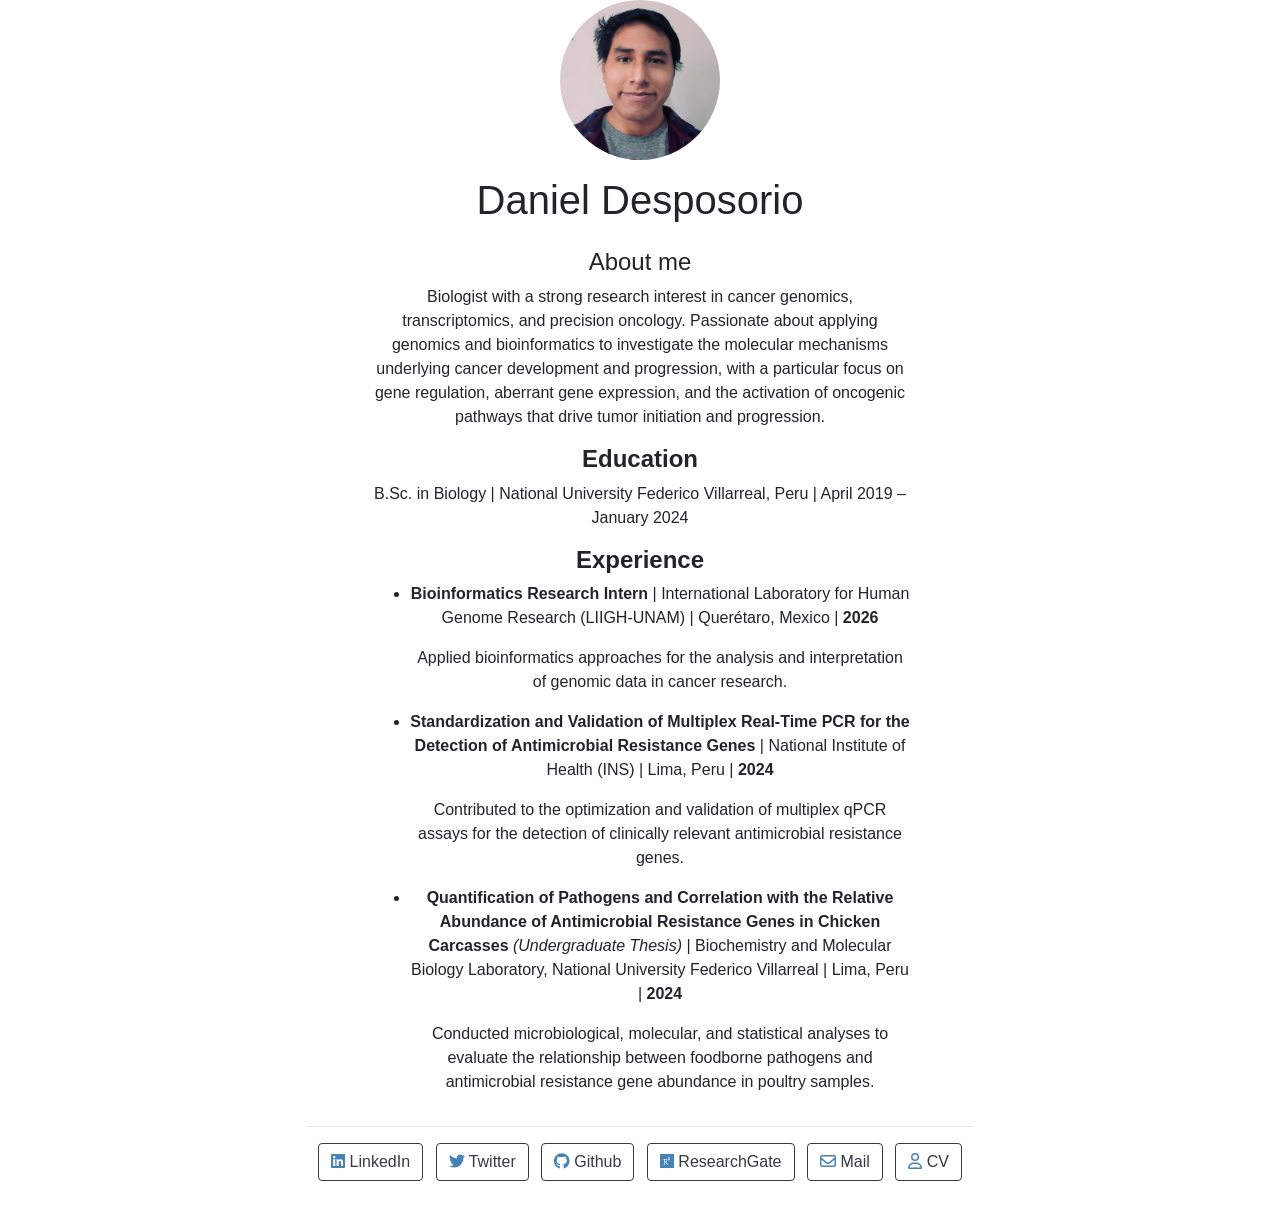
==== commit 3263f263: "Modifcación de Biografía" ====
--- a/index.html
+++ b/index.html
@@ -40,87 +40,103 @@
           </div>
           <div class="row justify-content-center align-items-center">
             <div class="col-6 mt-3 text-center d-none d-sm-block">
-              <div id="bio" class="section level4">
-              <h4><strong>Bio</strong></h4>
-              <p>I am interested in gene regulation, lncRNAs, autoimmune
-              disease, evolution and bioinformatics.</p>
-              <p>Founding member of VieRnes de Bioinformatica en el
-              LIIGH (bioinformatics fridays at @<a href="https://twitter.com/LIIGH_UNAM">LIIGH-UNAM</a>) |
-              web page: <a href="https://viernesbioinformatica.github.io/" class="uri">https://viernesbioinformatica.github.io/</a> |
-              Github: <a href="https://github.com/EveliaCoss/ViernesBioinfo2023">ViernesBioinfo2023_parte0</a>;
-              <a href="https://github.com/EveliaCoss/ViernesBioinfo2024">ViernesBioinfo2024_parte1</a>;
-              <a href="https://github.com/EveliaCoss/ViernesBioinfo2024_parte2">ViernesBioinfo2024_parte2</a>;
-              <a href="https://github.com/VieRnesBioinformatica/ViernesBioinfo2025_parte4">ViernesBioinfo2025_parte4</a>;
-              <a href="https://github.com/VieRnesBioinformatica/ViernesBioinfo2025_parte3">ViernesBioinfo2025_parte3</a>;
-              <a href="https://github.com/VieRnesBioinformatica/ViernesBioinfo2026_parte5">ViernesBioinfo2026_parte5</a></p>
+              <div id="about-me" class="section level4">
+              <h4>About me</h4>
+              <p>Biologist with a strong research interest in cancer
+              genomics, transcriptomics, and precision oncology.
+              Passionate about applying genomics and bioinformatics to
+              investigate the molecular mechanisms underlying cancer
+              development and progression, with a particular focus on
+              gene regulation, aberrant gene expression, and the
+              activation of oncogenic pathways that drive tumor
+              initiation and progression.</p>
               </div>
               <div id="education" class="section level4">
               <h4><strong>Education</strong></h4>
-              <p><strong>Postdoctoral Fellowship</strong> | @<a href="https://twitter.com/LIIGH_UNAM">LIIGH-UNAM</a> |
-              February 2023 - May 2026</p>
-              <p><strong>PhD in Plant Biotechnology</strong> | @<a href="https://twitter.com/uga_langebio">Cinvestav
-              UGA-Langebio</a>, Mexico | August 2018 - January 2023</p>
+              <p>B.Sc. in Biology | National University Federico
+              Villarreal, Peru | April 2019 – January 2024</p>
               </div>
               <div id="experience" class="section level4">
               <h4><strong>Experience</strong></h4>
-              <p>Member of the @<a href="https://www.facebook.com/profile.php?id=100093337606435">R-ladies
-              Morelia</a>, @<a href="https://twitter.com/RiaBioNet">RIABIO</a>, @<a href="https://twitter.com/CDSBMexico">CDSB Mexico</a> and
-              @<a href="https://x.com/rsg_iscb_mexico?lang=es">ISCB
-              RSG-Mexico</a>.</p>
-              </div>
-              <div id="repository-contributions" class="section level4">
-              <h4><strong>Repository Contributions</strong></h4>
-              <p>Webpage <a href="https://plantsandpython.github.io/PlantsAndPython/00_Opening_page.html">Plants&amp;Python</a>
-              | Github <a href="https://github.com/PlantsAndPython/PlantsAndPython">Plants&amp;Python</a>
-              | Dr. Daniel H. Chitwood, Dr. Robert VanBuren and
-              Alejandra Rougon-Cardoso</p>
-              <p><a href="https://pubmed.ncbi.nlm.nih.gov/35982083/">Transcriptome-guided
-              annotation and functional classification of long
-              non-coding RNAs in Arabidopsis thaliana</a> | Github <a href="https://github.com/RegRNALab/Transcriptome-guided_lncRNA_annotation">Transcriptome-guided_lncRNA_annotation</a>
-              | Dr. @<a href="https://twitter.com/SelFdz">Selene
-              Fernandez-Valverde</a></p>
+              <ul>
+              <li><p><strong>Bioinformatics Research Intern</strong> |
+              International Laboratory for Human Genome Research
+              (LIIGH-UNAM) | Querétaro, Mexico |
+              <strong>2026</strong><br />
+              </p>
+              <p>Applied bioinformatics approaches for the analysis and
+              interpretation of genomic data in cancer
+              research.</p></li>
+              <li><p><strong>Standardization and Validation of Multiplex
+              Real-Time PCR for the Detection of Antimicrobial
+              Resistance Genes</strong> | National Institute of Health
+              (INS) | Lima, Peru | <strong>2024</strong><br />
+              </p>
+              <p>Contributed to the optimization and validation of
+              multiplex qPCR assays for the detection of clinically
+              relevant antimicrobial resistance genes.</p></li>
+              <li><p><strong>Quantification of Pathogens and Correlation
+              with the Relative Abundance of Antimicrobial Resistance
+              Genes in Chicken Carcasses</strong> <em>(Undergraduate
+              Thesis)</em> | Biochemistry and Molecular Biology
+              Laboratory, National University Federico Villarreal |
+              Lima, Peru | <strong>2024</strong><br />
+              </p>
+              <p>Conducted microbiological, molecular, and statistical
+              analyses to evaluate the relationship between foodborne
+              pathogens and antimicrobial resistance gene abundance in
+              poultry samples.</p></li>
+              </ul>
               </div>
             </div>
             <div class="col-11 mt-3 text-center d-block d-sm-none">
-              <div id="bio" class="section level4">
-              <h4><strong>Bio</strong></h4>
-              <p>I am interested in gene regulation, lncRNAs, autoimmune
-              disease, evolution and bioinformatics.</p>
-              <p>Founding member of VieRnes de Bioinformatica en el
-              LIIGH (bioinformatics fridays at @<a href="https://twitter.com/LIIGH_UNAM">LIIGH-UNAM</a>) |
-              web page: <a href="https://viernesbioinformatica.github.io/" class="uri">https://viernesbioinformatica.github.io/</a> |
-              Github: <a href="https://github.com/EveliaCoss/ViernesBioinfo2023">ViernesBioinfo2023_parte0</a>;
-              <a href="https://github.com/EveliaCoss/ViernesBioinfo2024">ViernesBioinfo2024_parte1</a>;
-              <a href="https://github.com/EveliaCoss/ViernesBioinfo2024_parte2">ViernesBioinfo2024_parte2</a>;
-              <a href="https://github.com/VieRnesBioinformatica/ViernesBioinfo2025_parte4">ViernesBioinfo2025_parte4</a>;
-              <a href="https://github.com/VieRnesBioinformatica/ViernesBioinfo2025_parte3">ViernesBioinfo2025_parte3</a>;
-              <a href="https://github.com/VieRnesBioinformatica/ViernesBioinfo2026_parte5">ViernesBioinfo2026_parte5</a></p>
+              <div id="about-me" class="section level4">
+              <h4>About me</h4>
+              <p>Biologist with a strong research interest in cancer
+              genomics, transcriptomics, and precision oncology.
+              Passionate about applying genomics and bioinformatics to
+              investigate the molecular mechanisms underlying cancer
+              development and progression, with a particular focus on
+              gene regulation, aberrant gene expression, and the
+              activation of oncogenic pathways that drive tumor
+              initiation and progression.</p>
               </div>
               <div id="education" class="section level4">
               <h4><strong>Education</strong></h4>
-              <p><strong>Postdoctoral Fellowship</strong> | @<a href="https://twitter.com/LIIGH_UNAM">LIIGH-UNAM</a> |
-              February 2023 - May 2026</p>
-              <p><strong>PhD in Plant Biotechnology</strong> | @<a href="https://twitter.com/uga_langebio">Cinvestav
-              UGA-Langebio</a>, Mexico | August 2018 - January 2023</p>
+              <p>B.Sc. in Biology | National University Federico
+              Villarreal, Peru | April 2019 – January 2024</p>
               </div>
               <div id="experience" class="section level4">
               <h4><strong>Experience</strong></h4>
-              <p>Member of the @<a href="https://www.facebook.com/profile.php?id=100093337606435">R-ladies
-              Morelia</a>, @<a href="https://twitter.com/RiaBioNet">RIABIO</a>, @<a href="https://twitter.com/CDSBMexico">CDSB Mexico</a> and
-              @<a href="https://x.com/rsg_iscb_mexico?lang=es">ISCB
-              RSG-Mexico</a>.</p>
-              </div>
-              <div id="repository-contributions" class="section level4">
-              <h4><strong>Repository Contributions</strong></h4>
-              <p>Webpage <a href="https://plantsandpython.github.io/PlantsAndPython/00_Opening_page.html">Plants&amp;Python</a>
-              | Github <a href="https://github.com/PlantsAndPython/PlantsAndPython">Plants&amp;Python</a>
-              | Dr. Daniel H. Chitwood, Dr. Robert VanBuren and
-              Alejandra Rougon-Cardoso</p>
-              <p><a href="https://pubmed.ncbi.nlm.nih.gov/35982083/">Transcriptome-guided
-              annotation and functional classification of long
-              non-coding RNAs in Arabidopsis thaliana</a> | Github <a href="https://github.com/RegRNALab/Transcriptome-guided_lncRNA_annotation">Transcriptome-guided_lncRNA_annotation</a>
-              | Dr. @<a href="https://twitter.com/SelFdz">Selene
-              Fernandez-Valverde</a></p>
+              <ul>
+              <li><p><strong>Bioinformatics Research Intern</strong> |
+              International Laboratory for Human Genome Research
+              (LIIGH-UNAM) | Querétaro, Mexico |
+              <strong>2026</strong><br />
+              </p>
+              <p>Applied bioinformatics approaches for the analysis and
+              interpretation of genomic data in cancer
+              research.</p></li>
+              <li><p><strong>Standardization and Validation of Multiplex
+              Real-Time PCR for the Detection of Antimicrobial
+              Resistance Genes</strong> | National Institute of Health
+              (INS) | Lima, Peru | <strong>2024</strong><br />
+              </p>
+              <p>Contributed to the optimization and validation of
+              multiplex qPCR assays for the detection of clinically
+              relevant antimicrobial resistance genes.</p></li>
+              <li><p><strong>Quantification of Pathogens and Correlation
+              with the Relative Abundance of Antimicrobial Resistance
+              Genes in Chicken Carcasses</strong> <em>(Undergraduate
+              Thesis)</em> | Biochemistry and Molecular Biology
+              Laboratory, National University Federico Villarreal |
+              Lima, Peru | <strong>2024</strong><br />
+              </p>
+              <p>Conducted microbiological, molecular, and statistical
+              analyses to evaluate the relationship between foodborne
+              pathogens and antimicrobial resistance gene abundance in
+              poultry samples.</p></li>
+              </ul>
               </div>
             </div>
           </div>
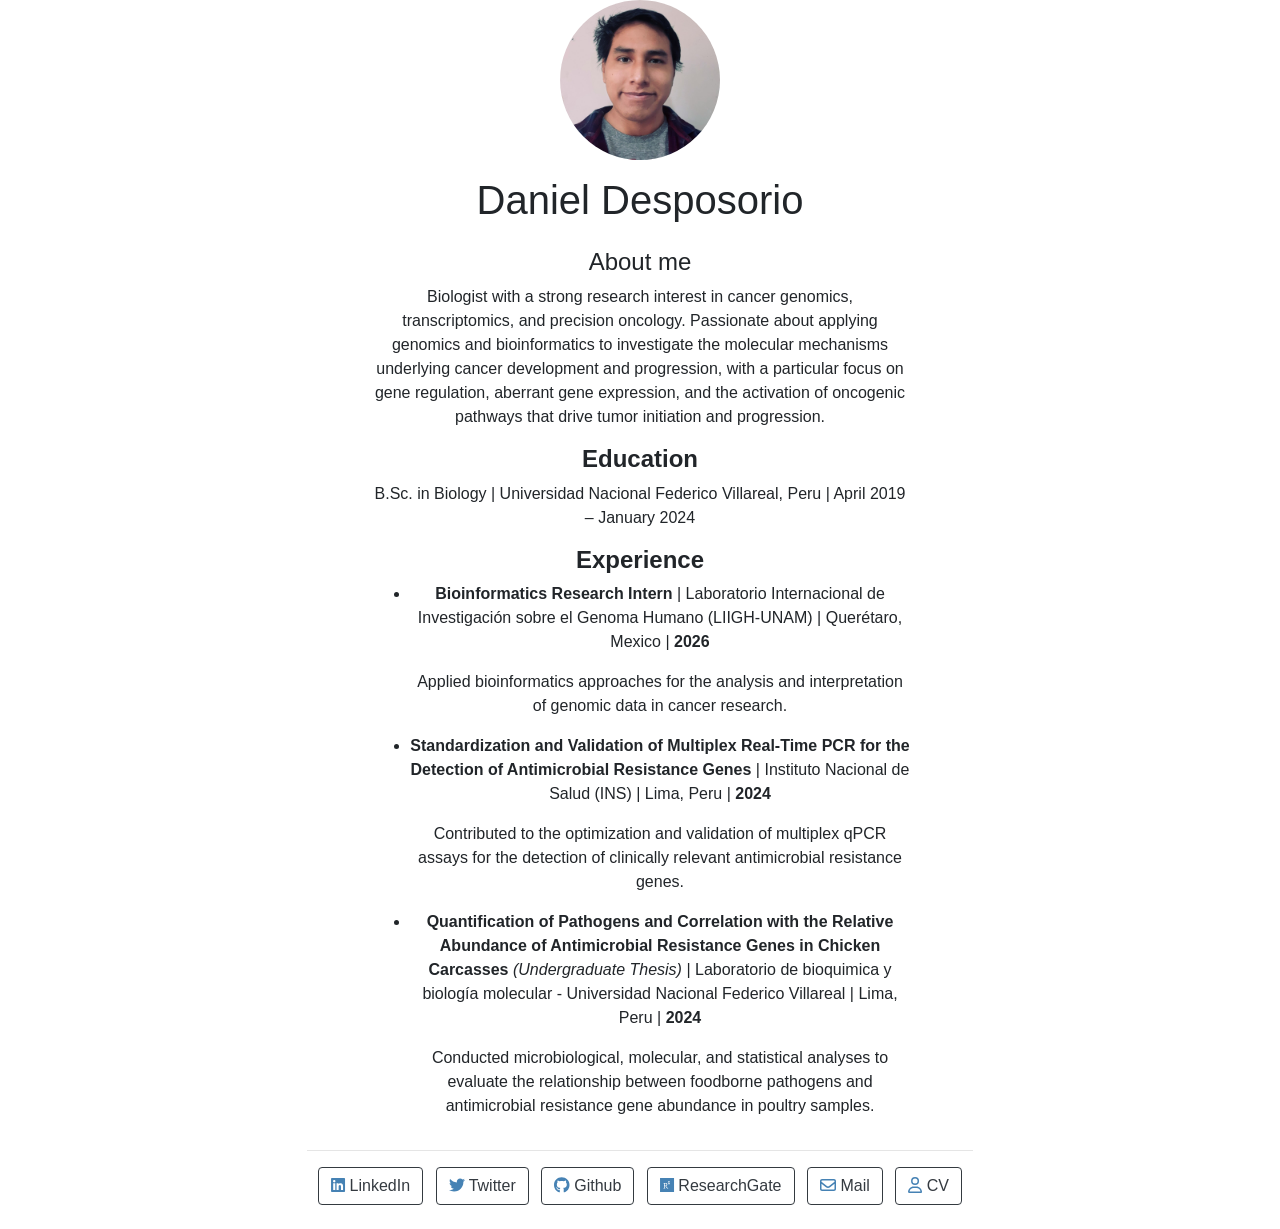
==== commit eab2830d: "Modificado" ====
--- a/index.html
+++ b/index.html
@@ -53,15 +53,15 @@
               </div>
               <div id="education" class="section level4">
               <h4><strong>Education</strong></h4>
-              <p>B.Sc. in Biology | National University Federico
-              Villarreal, Peru | April 2019 – January 2024</p>
+              <p>B.Sc. in Biology | Universidad Nacional Federico
+              Villareal, Peru | April 2019 – January 2024</p>
               </div>
               <div id="experience" class="section level4">
               <h4><strong>Experience</strong></h4>
               <ul>
               <li><p><strong>Bioinformatics Research Intern</strong> |
-              International Laboratory for Human Genome Research
-              (LIIGH-UNAM) | Querétaro, Mexico |
+              Laboratorio Internacional de Investigación sobre el Genoma
+              Humano (LIIGH-UNAM) | Querétaro, Mexico |
               <strong>2026</strong><br />
               </p>
               <p>Applied bioinformatics approaches for the analysis and
@@ -69,7 +69,7 @@
               research.</p></li>
               <li><p><strong>Standardization and Validation of Multiplex
               Real-Time PCR for the Detection of Antimicrobial
-              Resistance Genes</strong> | National Institute of Health
+              Resistance Genes</strong> | Instituto Nacional de Salud
               (INS) | Lima, Peru | <strong>2024</strong><br />
               </p>
               <p>Contributed to the optimization and validation of
@@ -78,8 +78,8 @@
               <li><p><strong>Quantification of Pathogens and Correlation
               with the Relative Abundance of Antimicrobial Resistance
               Genes in Chicken Carcasses</strong> <em>(Undergraduate
-              Thesis)</em> | Biochemistry and Molecular Biology
-              Laboratory, National University Federico Villarreal |
+              Thesis)</em> | Laboratorio de bioquimica y biología
+              molecular - Universidad Nacional Federico Villareal |
               Lima, Peru | <strong>2024</strong><br />
               </p>
               <p>Conducted microbiological, molecular, and statistical
@@ -103,15 +103,15 @@
               </div>
               <div id="education" class="section level4">
               <h4><strong>Education</strong></h4>
-              <p>B.Sc. in Biology | National University Federico
-              Villarreal, Peru | April 2019 – January 2024</p>
+              <p>B.Sc. in Biology | Universidad Nacional Federico
+              Villareal, Peru | April 2019 – January 2024</p>
               </div>
               <div id="experience" class="section level4">
               <h4><strong>Experience</strong></h4>
               <ul>
               <li><p><strong>Bioinformatics Research Intern</strong> |
-              International Laboratory for Human Genome Research
-              (LIIGH-UNAM) | Querétaro, Mexico |
+              Laboratorio Internacional de Investigación sobre el Genoma
+              Humano (LIIGH-UNAM) | Querétaro, Mexico |
               <strong>2026</strong><br />
               </p>
               <p>Applied bioinformatics approaches for the analysis and
@@ -119,7 +119,7 @@
               research.</p></li>
               <li><p><strong>Standardization and Validation of Multiplex
               Real-Time PCR for the Detection of Antimicrobial
-              Resistance Genes</strong> | National Institute of Health
+              Resistance Genes</strong> | Instituto Nacional de Salud
               (INS) | Lima, Peru | <strong>2024</strong><br />
               </p>
               <p>Contributed to the optimization and validation of
@@ -128,8 +128,8 @@
               <li><p><strong>Quantification of Pathogens and Correlation
               with the Relative Abundance of Antimicrobial Resistance
               Genes in Chicken Carcasses</strong> <em>(Undergraduate
-              Thesis)</em> | Biochemistry and Molecular Biology
-              Laboratory, National University Federico Villarreal |
+              Thesis)</em> | Laboratorio de bioquimica y biología
+              molecular - Universidad Nacional Federico Villareal |
               Lima, Peru | <strong>2024</strong><br />
               </p>
               <p>Conducted microbiological, molecular, and statistical
@@ -187,7 +187,7 @@
                   </a>
                 </li>
                                 <li class="list-inline-item">
-                  <a href>
+                  <a href="https://daniel982726.github.io/CV.html">
                     <button type="button" class="btn btn-outline-dark mb-2">
                       <svg aria-hidden="true" role="img" viewBox="0 0 448 512" style="height:1em;width:0.88em;vertical-align:-0.125em;margin-left:auto;margin-right:auto;font-size:inherit;fill:steelblue;overflow:visible;position:relative;"><path d="M304 128a80 80 0 1 0 -160 0 80 80 0 1 0 160 0zM96 128a128 128 0 1 1 256 0A128 128 0 1 1 96 128zM49.3 464H398.7c-8.9-63.3-63.3-112-129-112H178.3c-65.7 0-120.1 48.7-129 112zM0 482.3C0 383.8 79.8 304 178.3 304h91.4C368.2 304 448 383.8 448 482.3c0 16.4-13.3 29.7-29.7 29.7H29.7C13.3 512 0 498.7 0 482.3z" /></svg>
                       CV
@@ -231,7 +231,7 @@
                     Mail
                   </button>
                 </a>
-                                <a href>
+                                <a href="https://daniel982726.github.io/CV.html">
                   <button type="button" class="list-group-item list-group-item-action my-1 rounded">
                     <svg aria-hidden="true" role="img" viewBox="0 0 448 512" style="height:1em;width:0.88em;vertical-align:-0.125em;margin-left:auto;margin-right:auto;font-size:inherit;fill:steelblue;overflow:visible;position:relative;"><path d="M304 128a80 80 0 1 0 -160 0 80 80 0 1 0 160 0zM96 128a128 128 0 1 1 256 0A128 128 0 1 1 96 128zM49.3 464H398.7c-8.9-63.3-63.3-112-129-112H178.3c-65.7 0-120.1 48.7-129 112zM0 482.3C0 383.8 79.8 304 178.3 304h91.4C368.2 304 448 383.8 448 482.3c0 16.4-13.3 29.7-29.7 29.7H29.7C13.3 512 0 498.7 0 482.3z" /></svg>
                     CV
